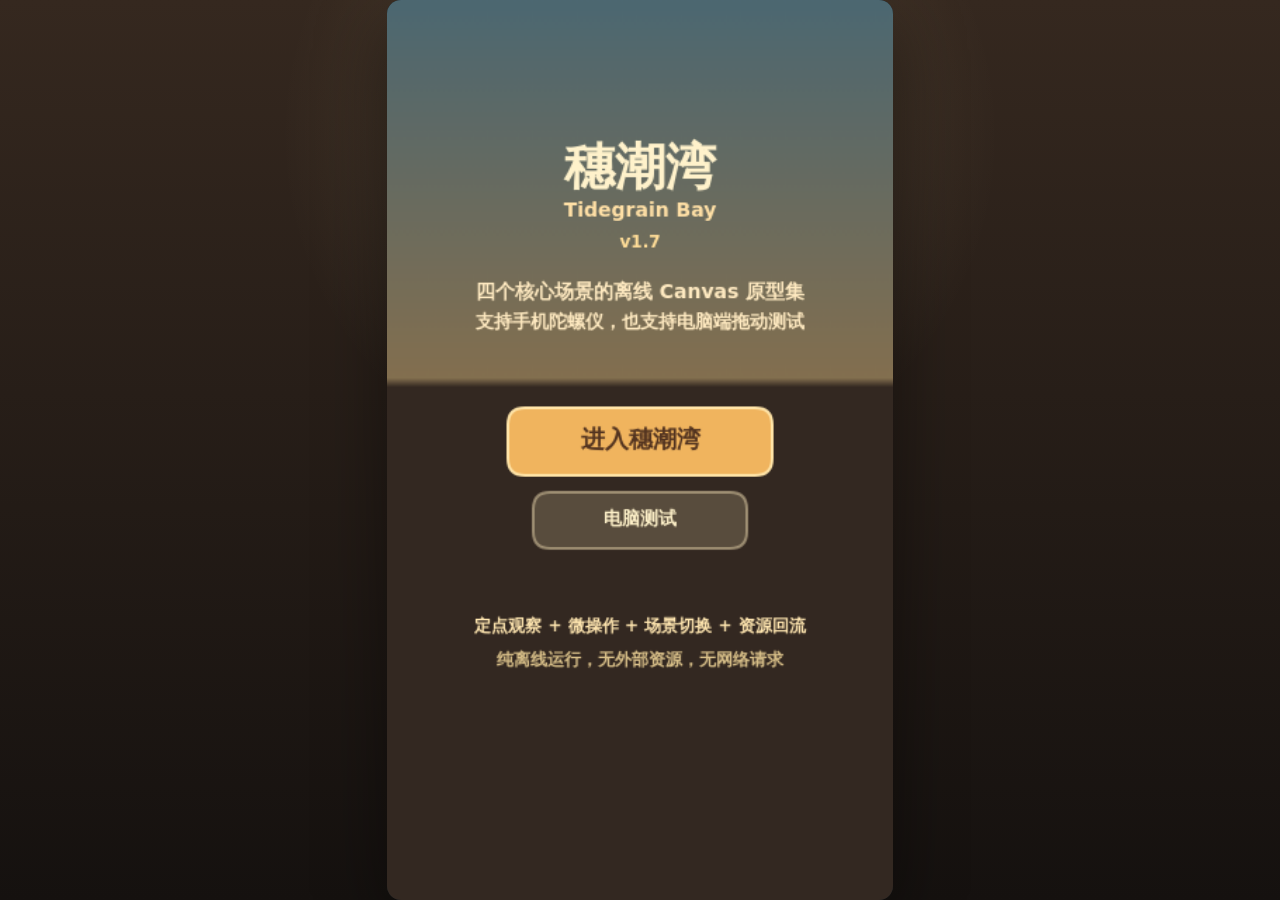
==== scenes/暖穗鸡舍/index.html @ 235f079c "chore: checkpoint current gyro scene and docs" ====
<!doctype html>
<html lang="zh-CN">
<head>
  <meta charset="utf-8">
  <meta name="viewport" content="width=device-width, initial-scale=1, maximum-scale=1, user-scalable=no, viewport-fit=cover">
  <title>穗潮湾场景原型集</title>
  <style>
    * { box-sizing: border-box; }
    html, body {
      margin: 0;
      width: 100%;
      height: 100%;
      overflow: hidden;
      background: #211a16;
      color: #fff6de;
      font-family: system-ui, -apple-system, BlinkMacSystemFont, "Segoe UI", sans-serif;
      touch-action: none;
      user-select: none;
    }
    #wrap {
      width: 100vw;
      height: 100vh;
      display: grid;
      place-items: center;
      background:
        radial-gradient(circle at 50% 15%, rgba(255, 223, 165, 0.18), transparent 36%),
        linear-gradient(180deg, #35281f, #15110f);
    }
    canvas {
      display: block;
      width: min(100vw, calc(100vh * 9 / 16));
      height: min(100vh, calc(100vw * 16 / 9));
      max-width: 100vw;
      max-height: 100vh;
      background: #142027;
      border-radius: 14px;
      box-shadow: 0 22px 70px rgba(0, 0, 0, 0.42);
      touch-action: none;
    }
    @media (max-width: 520px) {
      canvas { border-radius: 0; }
    }
  </style>
</head>
<body>
  <div id="wrap">
    <canvas id="gameCanvas" width="360" height="640" aria-label="穗潮湾场景原型集"></canvas>
  </div>

  <script>
  (() => {
    "use strict";

    const Config = {
      version: "v1.7",
      W: 360,
      H: 640,
      fov: 98,
      pitchScale: 5.3,
      yawSmoothing: 0.18,
      pitchSmoothing: 0.18,
      staminaMax: 100,
      errorText: "哎呀，出错了，请重启试试吧~",
      storageKey: "tidegrain-bay-multi-scene-v1"
    };

    const SceneOrder = ["coop", "dock", "orchard", "market"];
    const SceneMeta = {
      coop: { name: "暖穗鸡舍", en: "WarmSheaf Coop", core: "投喂、抚摸、拾蛋", color: "#efbd70", duration: 80 },
      dock: { name: "听潮码头", en: "Tidewharf Dock", core: "听音、抛竿、拉扯", color: "#6dc5dd", duration: 82 },
      orchard: { name: "风磨果园", en: "Windmill Orchard", core: "摇树、分拣、压榨", color: "#f29d63", duration: 80 },
      market: { name: "暮灯集市", en: "Dusklantern Market", core: "浏览、交付、变现", color: "#c18dff", duration: 80 }
    };

    const InventoryLabels = {
      egg: "鸡蛋",
      silverEgg: "银星蛋",
      fish: "鲜鱼",
      shell: "贝壳",
      berry: "鲜果",
      jam: "果酱",
      honey: "蜂蜜"
    };

    const OrderDefs = [
      { id: "egg_pair", title: "早餐篮", needs: { egg: 2 }, gold: 90, rep: 1 },
      { id: "silver_show", title: "银星展示", needs: { silverEgg: 1 }, gold: 120, rep: 1 },
      { id: "dock_pair", title: "海风拼盘", needs: { fish: 1, shell: 1 }, gold: 125, rep: 1 },
      { id: "sweet_jar", title: "甜味订单", needs: { jam: 1 }, gold: 150, rep: 2 },
      { id: "orchard_box", title: "果篮补货", needs: { berry: 2 }, gold: 96, rep: 1 },
      { id: "honey_gift", title: "蜂蜜伴手礼", needs: { honey: 1 }, gold: 138, rep: 2 }
    ];

    const canvas = document.getElementById("gameCanvas");
    const ctx = canvas.getContext("2d");

    function defaultSave() {
      return {
        day: 1,
        gold: 120,
        stamina: Config.staminaMax,
        rep: 0,
        weather: "晴",
        friendship: { chickA: 0, chickB: 0, chickC: 0 },
        inventory: {
          egg: 0,
          silverEgg: 0,
          fish: 0,
          shell: 0,
          berry: 0,
          jam: 0,
          honey: 0
        },
        marketOrders: [],
        sceneBest: {},
        sceneClears: {}
      };
    }

    const State = {
      screen: "menu",
      sensorMode: "drag",
      desktopSim: false,
      sensorReady: false,
      needsCalibration: false,
      permissionAsked: false,
      lastTime: 0,
      hoverId: null,
      toast: "",
      toastTimer: 0,
      result: null,
      currentScene: null,
      drag: { active: false, moved: false, canPan: false, x: 0, y: 0, yaw: 0, pitch: 0 },
      press: { down: false },
      orientation: { alpha: 0, beta: 0, gamma: 0, has: false },
      calibration: { alpha: 0, beta: 70 },
      targetLook: { yaw: 0, pitch: 0 },
      look: { yaw: 0, pitch: 0 },
      particles: [],
      floaters: [],
      save: defaultSave()
    };

    const Audio = {
      ctx: null,
      ensure() {
        if (!this.ctx) {
          const AC = window.AudioContext || window.webkitAudioContext;
          if (AC) this.ctx = new AC();
        }
        if (this.ctx && this.ctx.state === "suspended") this.ctx.resume();
      },
      beep(type) {
        try {
          this.ensure();
          if (!this.ctx) return;
          const now = this.ctx.currentTime;
          const osc = this.ctx.createOscillator();
          const gain = this.ctx.createGain();
          const map = {
            pickup: [340, 0.08, "triangle"],
            place: [250, 0.1, "sine"],
            good: [620, 0.12, "sine"],
            harvest: [780, 0.09, "triangle"],
            coin: [560, 0.14, "square"],
            miss: [150, 0.05, "sawtooth"],
            bite: [920, 0.08, "triangle"],
            win: [460, 0.24, "sine"]
          };
          const entry = map[type] || map.miss;
          osc.type = entry[2];
          osc.frequency.setValueAtTime(entry[0], now);
          if (type === "win" || type === "coin") osc.frequency.exponentialRampToValueAtTime(entry[0] * 1.5, now + entry[1]);
          gain.gain.setValueAtTime(0.0001, now);
          gain.gain.exponentialRampToValueAtTime(0.08, now + 0.01);
          gain.gain.exponentialRampToValueAtTime(0.0001, now + entry[1]);
          osc.connect(gain);
          gain.connect(this.ctx.destination);
          osc.start(now);
          osc.stop(now + entry[1] + 0.02);
        } catch (_) {}
      }
    };

    function clamp(v, min, max) { return Math.max(min, Math.min(max, v)); }
    function lerp(a, b, t) { return a + (b - a) * t; }
    function normDeg(v) {
      let n = ((v + 180) % 360 + 360) % 360 - 180;
      return n === -180 ? 180 : n;
    }
    function angleDistance(a, b) { return Math.abs(normDeg(a - b)); }
    function vibrate(pattern) {
      try { if (navigator.vibrate) navigator.vibrate(pattern); } catch (_) {}
    }
    function safeText(text, x, y, size = 16, color = "#fff7df", align = "center") {
      ctx.save();
      ctx.fillStyle = color;
      ctx.font = `700 ${size}px system-ui, sans-serif`;
      ctx.textAlign = align;
      ctx.textBaseline = "middle";
      ctx.fillText(text, x, y);
      ctx.restore();
    }
    function roundRect(x, y, w, h, r, fill, stroke) {
      ctx.beginPath();
      ctx.moveTo(x + r, y);
      ctx.lineTo(x + w - r, y);
      ctx.quadraticCurveTo(x + w, y, x + w, y + r);
      ctx.lineTo(x + w, y + h - r);
      ctx.quadraticCurveTo(x + w, y + h, x + w - r, y + h);
      ctx.lineTo(x + r, y + h);
      ctx.quadraticCurveTo(x, y + h, x, y + h - r);
      ctx.lineTo(x, y + r);
      ctx.quadraticCurveTo(x, y, x + r, y);
      if (fill) ctx.fill();
      if (stroke) ctx.stroke();
    }
    function setToast(text, time = 1.2) {
      State.toast = text;
      State.toastTimer = time;
    }

    function normalizeSave(parsed) {
      const base = defaultSave();
      const save = Object.assign(base, parsed || {});
      save.friendship = Object.assign(base.friendship, parsed && parsed.friendship ? parsed.friendship : {});
      save.inventory = Object.assign(base.inventory, parsed && parsed.inventory ? parsed.inventory : {});
      save.sceneBest = filterSceneStats(parsed && parsed.sceneBest);
      save.sceneClears = filterSceneStats(parsed && parsed.sceneClears);
      save.marketOrders = normalizeOrders(parsed && parsed.marketOrders);
      return save;
    }

    function loadSave() {
      try {
        const raw = localStorage.getItem(Config.storageKey);
        State.save = raw ? normalizeSave(JSON.parse(raw)) : normalizeSave(null);
      } catch (_) {
        State.save = normalizeSave(null);
      }
    }
    function saveGame() {
      try { localStorage.setItem(Config.storageKey, JSON.stringify(State.save)); } catch (_) {}
    }

    function randomChoice(list) {
      return list[Math.floor(Math.random() * list.length)];
    }
    function rollWeather() {
      const pool = ["晴", "晴", "多云", "海风", "小雨"];
      return randomChoice(pool);
    }
    function generateOrders() {
      const available = OrderDefs.slice();
      const result = [];
      while (result.length < 3 && available.length) {
        const idx = Math.floor(Math.random() * available.length);
        result.push(Object.assign({ done: false }, available.splice(idx, 1)[0]));
      }
      return result;
    }
    function filterSceneStats(map) {
      const result = {};
      for (const id of SceneOrder) {
        if (map && map[id] != null) result[id] = map[id];
      }
      return result;
    }
    function isSupportedOrder(order) {
      if (!order || typeof order !== "object" || !order.needs) return false;
      return Object.keys(order.needs).every((key) => Object.prototype.hasOwnProperty.call(InventoryLabels, key));
    }
    function normalizeOrders(orders) {
      if (!Array.isArray(orders)) return generateOrders();
      const cleaned = orders.filter(isSupportedOrder).map((order) => Object.assign({ done: false }, order));
      return cleaned.length >= 3 ? cleaned.slice(0, 3) : generateOrders();
    }
    function advanceDay() {
      State.save.day += 1;
      State.save.stamina = Config.staminaMax;
      State.save.weather = rollWeather();
      State.save.marketOrders = generateOrders();
      saveGame();
      setToast(`第 ${State.save.day} 天开始了 · ${State.save.weather}`, 1.8);
    }

    function addInventory(key, amount) {
      State.save.inventory[key] = (State.save.inventory[key] || 0) + amount;
    }
    function hasInventory(need) {
      for (const [key, amount] of Object.entries(need)) {
        if ((State.save.inventory[key] || 0) < amount) return false;
      }
      return true;
    }
    function removeInventory(need) {
      if (!hasInventory(need)) return false;
      for (const [key, amount] of Object.entries(need)) {
        State.save.inventory[key] = Math.max(0, (State.save.inventory[key] || 0) - amount);
      }
      return true;
    }
    function useStamina(amount) {
      if (State.save.stamina < amount) {
        setToast("体力不够啦，先睡一觉吧", 1.4);
        Audio.beep("miss");
        return false;
      }
      State.save.stamina = Math.max(0, State.save.stamina - amount);
      return true;
    }
    function getFriendship(id) {
      return clamp(State.save.friendship[id] || 0, 0, 1000);
    }
    function heartsFromFriendship(value) {
      return clamp(Math.floor(value / 200), 0, 5);
    }
    function getEggQuality() {
      const avg = (getFriendship("chickA") + getFriendship("chickB") + getFriendship("chickC")) / 3;
      return avg >= 300 ? "silverEgg" : "egg";
    }
    function formatNeed(need) {
      return Object.entries(need).map(([key, amount]) => `${InventoryLabels[key]}x${amount}`).join(" + ");
    }

    function project(obj) {
      const dx = normDeg(obj.yaw - State.look.yaw);
      if (Math.abs(dx) > Config.fov / 2 + 22) return null;
      const x = Config.W / 2 + (dx / (Config.fov / 2)) * (Config.W / 2);
      const y = 330 - (obj.pitch - State.look.pitch) * Config.pitchScale;
      const scale = clamp(1 - Math.abs(dx) / 132, 0.52, 1.16);
      return { x, y, scale, dx };
    }

    function getSceneObjects() {
      return State.currentScene ? State.currentScene.objects.filter(o => !o.hidden) : [];
    }

    function findHover() {
      if (!State.currentScene) return null;
      let best = null;
      let bestScore = Infinity;
      for (const obj of getSceneObjects()) {
        if (obj.disabled) continue;
        const dy = Math.abs(obj.pitch - State.look.pitch);
        const dist = Math.hypot(angleDistance(obj.yaw, State.look.yaw), dy * 1.35);
        if (dist < (obj.angle || 15) && dist < bestScore) {
          best = obj;
          bestScore = dist;
        }
      }
      State.hoverId = best ? best.id : null;
      return best;
    }

    function calibrate() {
      State.calibration.alpha = State.orientation.has ? State.orientation.alpha : 0;
      State.calibration.beta = State.orientation.has ? State.orientation.beta : 70;
      State.drag.yaw = 0;
      State.drag.pitch = 0;
      State.targetLook.yaw = 0;
      State.targetLook.pitch = 0;
      State.look.yaw = 0;
      State.look.pitch = 0;
      setToast("已重新居中", 1);
    }

    function onOrientation(e) {
      State.orientation.alpha = e.alpha || 0;
      State.orientation.beta = e.beta || 0;
      State.orientation.gamma = e.gamma || 0;
      State.orientation.has = true;
      if (State.sensorReady) State.sensorMode = "gyro";
      if (State.needsCalibration && State.screen === "playing") {
        State.calibration.alpha = State.orientation.alpha;
        State.calibration.beta = State.orientation.beta;
        State.needsCalibration = false;
      }
    }

    function updateLook() {
      if (State.sensorMode === "gyro" && State.orientation.has && !State.desktopSim) {
        State.targetLook.yaw = normDeg(State.orientation.alpha - State.calibration.alpha + State.drag.yaw);
        State.targetLook.pitch = clamp((State.orientation.beta - State.calibration.beta) * 0.72 + State.drag.pitch, -32, 32);
      } else {
        State.targetLook.yaw = normDeg(State.drag.yaw);
        State.targetLook.pitch = clamp(State.drag.pitch, -32, 32);
      }
      State.look.yaw = normDeg(State.look.yaw + normDeg(State.targetLook.yaw - State.look.yaw) * Config.yawSmoothing);
      State.look.pitch += (State.targetLook.pitch - State.look.pitch) * Config.pitchSmoothing;
    }

    async function requestMotionAndOpenHub() {
      try {
        Audio.ensure();
        State.permissionAsked = true;
        const DOE = window.DeviceOrientationEvent;
        if (DOE && typeof DOE.requestPermission === "function") {
          const res = await DOE.requestPermission();
          if (res === "granted") {
            State.sensorMode = "gyro";
            State.sensorReady = true;
          } else {
            State.sensorMode = "drag";
            State.desktopSim = false;
            setToast("已切换为拖动视角", 1.6);
          }
        } else if (DOE) {
          State.sensorMode = "gyro";
          State.sensorReady = true;
        } else {
          State.sensorMode = "drag";
          State.desktopSim = true;
        }
      } catch (_) {
        State.sensorMode = "drag";
        State.desktopSim = true;
      }
      State.screen = "hub";
    }

    function openHubDesktop() {
      State.sensorMode = "drag";
      State.sensorReady = false;
      State.desktopSim = true;
      State.screen = "hub";
    }

    function createScene(id) {
      const meta = SceneMeta[id];
      const scene = { id, meta, timer: meta.duration, objects: [], data: {} };
      if (id === "coop") {
        scene.data = { holding: "", feedPlaced: 0, petsDone: 0, eggsCollected: 0 };
        const eggKind = getEggQuality();
        scene.objects = [
          { id: "hopper", kind: "hopper", label: "干草料斗", action: "拿干草", yaw: -60, pitch: -6, angle: 13 },
          { id: "trough1", kind: "trough", label: "食槽 1", action: "放干草", yaw: 6, pitch: -18, angle: 12, filled: false },
          { id: "trough2", kind: "trough", label: "食槽 2", action: "放干草", yaw: 26, pitch: -18, angle: 12, filled: false },
          { id: "trough3", kind: "trough", label: "食槽 3", action: "放干草", yaw: 46, pitch: -18, angle: 12, filled: false },
          { id: "chickA", kind: "chicken", label: "米粒", action: "摸摸", yaw: -28, baseYaw: -28, pitch: -24, angle: 16, color: "#fff6d7", pet: false, bob: 0, wander: 0, mood: "idle" },
          { id: "chickB", kind: "chicken", label: "栗栗", action: "摸摸", yaw: 66, baseYaw: 66, pitch: -22, angle: 16, color: "#c98242", pet: false, bob: 1.8, wander: 1.1, mood: "idle" },
          { id: "chickC", kind: "chicken", label: "小葵", action: "摸摸", yaw: -86, baseYaw: -86, pitch: -25, angle: 16, color: "#ffd85e", pet: false, bob: 3, wander: 2.2, mood: "idle" },
          { id: "egg1", kind: "egg", label: eggKind === "silverEgg" ? "银星蛋" : "普通蛋", action: "拾取", yaw: -42, pitch: -35, angle: 14, collected: false, quality: eggKind },
          { id: "egg2", kind: "egg", label: eggKind === "silverEgg" ? "银星蛋" : "普通蛋", action: "拾取", yaw: 90, pitch: -34, angle: 14, collected: false, quality: eggKind }
        ];
      } else if (id === "dock") {
        scene.data = {
          phase: "search",
          activeId: randomChoice(["spot1", "spot2", "spot3"]),
          castId: "",
          wait: 0,
          bite: 0,
          fightTime: 0,
          fishY: 0.5,
          boxY: 0.5,
          boxVel: 0,
          progress: 28,
          catches: 0
        };
        scene.objects = [
          { id: "spot1", kind: "spot", label: "左侧水花", action: "抛竿", yaw: -58, pitch: -12, angle: 15 },
          { id: "spot2", kind: "spot", label: "近岸水花", action: "抛竿", yaw: 12, pitch: -14, angle: 15 },
          { id: "spot3", kind: "spot", label: "远处水花", action: "抛竿", yaw: 78, pitch: -13, angle: 15 }
        ];
      } else if (id === "orchard") {
        scene.data = { holding: "", sorted: 0, jamDone: 0, honey: false };
        scene.objects = [
          { id: "tree1", kind: "tree", label: "苹果树", action: "摇一摇", yaw: -70, pitch: -12, angle: 18, shaken: false },
          { id: "tree2", kind: "tree", label: "野莓树", action: "摇一摇", yaw: 4, pitch: -10, angle: 18, shaken: false },
          { id: "tree3", kind: "tree", label: "杏果树", action: "摇一摇", yaw: 76, pitch: -12, angle: 18, shaken: false },
          { id: "hive", kind: "hive", label: "蜂箱", action: "收蜂蜜", yaw: -36, pitch: -10, angle: 14, taken: false },
          { id: "crate", kind: "crateGood", label: "完好果筐", action: "放入好果", yaw: -14, pitch: -21, angle: 14 },
          { id: "press", kind: "press", label: "压榨桶", action: "做成果酱", yaw: 46, pitch: -21, angle: 14 }
        ];
      } else if (id === "market") {
        scene.data = { panel: false, actions: 0, earned: 0 };
        scene.objects = [
          { id: "board", kind: "board", label: "订单公告板", action: "查看订单", yaw: 2, pitch: -16, angle: 16 },
          { id: "stallGrocer", kind: "stallGrocer", label: "杂货摊", action: "快速出售", yaw: -70, pitch: -10, angle: 15 },
          { id: "stallFish", kind: "stallFish", label: "鱼贩摊", action: "快速出售", yaw: 72, pitch: -10, angle: 15 },
          { id: "stallCraft", kind: "stallCraft", label: "手作摊", action: "快速出售", yaw: 38, pitch: -11, angle: 15 }
        ];
      }
      return scene;
    }

    function enterScene(id) {
      Audio.ensure();
      State.currentScene = createScene(id);
      State.result = null;
      State.screen = "playing";
      State.needsCalibration = State.sensorMode === "gyro";
      calibrate();
      setToast(`${SceneMeta[id].name} · ${SceneMeta[id].core}`, 2.1);
    }

    function leaveScene() {
      State.currentScene = null;
      State.screen = "hub";
      State.result = null;
      State.hoverId = null;
      State.press.down = false;
      saveGame();
    }

    function finishScene(success, body, rewardLines) {
      if (!State.currentScene) return;
      const id = State.currentScene.id;
      State.save.sceneClears[id] = (State.save.sceneClears[id] || 0) + (success ? 1 : 0);
      const usedTime = Math.max(0, Math.round(SceneMeta[id].duration - State.currentScene.timer));
      const best = State.save.sceneBest[id];
      if (success && (!best || usedTime < best)) State.save.sceneBest[id] = usedTime;
      saveGame();
      State.result = {
        id,
        title: success ? `${SceneMeta[id].name} 已完成` : `${SceneMeta[id].name} 暂停`,
        body: body || "",
        rewardLines: rewardLines || [],
        best: State.save.sceneBest[id] || 0
      };
      State.screen = "result";
      Audio.beep(success ? "win" : "miss");
    }

    function updateScene(dt) {
      const scene = State.currentScene;
      if (!scene) return;
      scene.timer -= dt;
      if (scene.timer <= 0) {
        scene.timer = 0;
        finishScene(false, "时间到了，这个场景还没完全跑通。", []);
        return;
      }

      if (scene.id === "coop") updateCoopScene(scene, dt);
      if (scene.id === "dock") updateDockScene(scene, dt);
      if (scene.id === "orchard") updateOrchardScene(scene, dt);

      findHover();
    }

    function updateDockScene(scene, dt) {
      const d = scene.data;
      if (d.phase === "wait") {
        d.wait -= dt;
        if (d.wait <= 0) {
          d.phase = "bite";
          d.bite = 0.82;
          setToast("鱼漂动了，快点一下", 1);
          Audio.beep("bite");
          vibrate(20);
        }
      } else if (d.phase === "bite") {
        d.bite -= dt;
        if (d.bite <= 0) {
          d.phase = "search";
          d.activeId = randomChoice(["spot1", "spot2", "spot3"]);
          d.progress = 28;
          setToast("没咬稳，换个方向再试试", 1.2);
        }
      } else if (d.phase === "fight") {
        d.fightTime += dt;
        const fishWave = Math.sin(d.fightTime * 2.8) * 0.28 + Math.sin(d.fightTime * 5.4) * 0.1;
        d.fishY = clamp(0.5 + fishWave, 0.08, 0.92);
        d.boxVel += (State.press.down ? -1 : 1) * dt * 1.2;
        d.boxVel *= 0.9;
        d.boxY = clamp(d.boxY + d.boxVel, 0.06, 0.94);
        const size = 0.18;
        if (Math.abs(d.fishY - d.boxY) < size) d.progress = Math.min(100, d.progress + dt * 34);
        else d.progress = Math.max(0, d.progress - dt * 22);
        if (d.progress >= 100) {
          d.catches += 1;
          addInventory("fish", 1);
          if (Math.random() < 0.5) addInventory("shell", 1);
          d.phase = "search";
          d.activeId = randomChoice(["spot1", "spot2", "spot3"]);
          d.progress = 28;
          setToast(`起钩成功 ${d.catches}/2`, 1.2);
          Audio.beep("harvest");
          if (d.catches >= 2) {
            finishScene(true, "听声、抛竿、拉扯这条线已经跑通。", ["鲜鱼 +2", "可能掉落贝壳"]);
          }
        } else if (d.progress <= 0) {
          d.phase = "search";
          d.activeId = randomChoice(["spot1", "spot2", "spot3"]);
          d.progress = 28;
          d.boxVel = 0;
          setToast("它挣脱了，再听听水花方向", 1.2);
          Audio.beep("miss");
        }
      }
    }

    function updateCoopScene(scene, dt) {
      for (const chick of scene.objects.filter(o => o.kind === "chicken")) {
        chick.bob += dt * 3.2;
        chick.wander += dt;
        chick.yaw = normDeg(chick.baseYaw + Math.sin(chick.wander * 0.68) * (chick.mood === "eat" ? 2.4 : 5));
        if (chick.mood === "happy" && Math.random() < dt * 0.5) {
          const p = project(chick);
          if (p) burstHearts(p.x, p.y - 36);
        }
      }
    }

    function updateOrchardScene(scene, dt) {
      for (const fruit of scene.objects.filter(o => o.kind === "fruit")) {
        fruit.bounce = (fruit.bounce || 0) + dt * 5;
      }
    }

    function getSceneHint() {
      const scene = State.currentScene;
      if (!scene) return null;
      if (scene.id === "coop") {
        if (scene.data.holding !== "hay" && scene.objects.some(o => o.kind === "trough" && !o.filled)) return { obj: scene.objects.find(o => o.id === "hopper"), text: "先从料斗拿一束干草" };
        if (scene.data.holding === "hay") return { obj: scene.objects.find(o => o.kind === "trough" && !o.filled), text: "把干草放进空食槽" };
        const unpet = scene.objects.find(o => o.kind === "chicken" && !o.pet);
        if (unpet) return { obj: unpet, text: `找到 ${unpet.label}，摸摸它` };
        return { obj: scene.objects.find(o => o.kind === "egg" && !o.collected), text: "地上还有鸡蛋没捡" };
      }
      if (scene.id === "dock") {
        const active = scene.objects.find(o => o.id === scene.data.activeId);
        if (scene.data.phase === "search") return { obj: active, text: "跟着咕噜声，把视角对准水花抛竿" };
        if (scene.data.phase === "bite") return { obj: active, text: "鱼漂沉了，马上点一下起钩" };
        return { obj: active, text: "按住屏幕让绿色捕获框追住鱼标" };
      }
      if (scene.id === "orchard") {
        const tree = scene.objects.find(o => o.kind === "tree" && !o.shaken);
        if (tree) return { obj: tree, text: "先摇树，把果子打下来" };
        if (!scene.data.holding) return { obj: scene.objects.find(o => o.kind === "fruit" && !o.collected), text: "捡起地上的果子" };
        if (scene.data.holding === "good") return { obj: scene.objects.find(o => o.id === "crate"), text: "把完好果放进果筐" };
        return { obj: scene.objects.find(o => o.id === "press"), text: "把加工果放进压榨桶" };
      }
      if (scene.id === "market") {
        if (scene.data.panel) return null;
        return { obj: scene.objects.find(o => o.id === "board"), text: "先看订单板，或者去摊位快速出售" };
      }
      return null;
    }

    function interactSceneObject(obj) {
      const scene = State.currentScene;
      if (!scene || !obj) {
        setToast("再靠近一点点", 0.9);
        Audio.beep("miss");
        return;
      }

      if (scene.id === "coop") return interactCoop(scene, obj);
      if (scene.id === "dock") return interactDock(scene, obj);
      if (scene.id === "orchard") return interactOrchard(scene, obj);
      if (scene.id === "market") return interactMarket(scene, obj);
    }

    function interactDock(scene, obj) {
      const d = scene.data;
      if (d.phase === "search") {
        if (obj.id !== d.activeId) {
          setToast("水花不太对，换个方向听听", 1);
          Audio.beep("miss");
          return;
        }
        if (!useStamina(3)) return;
        d.phase = "wait";
        d.castId = obj.id;
        d.wait = 1.05;
        setToast("鱼线甩出去啦", 1);
        Audio.beep("place");
      }
    }

    function interactCoop(scene, obj) {
      const d = scene.data;
      if (obj.kind === "hopper") {
        d.holding = "hay";
        setToast("手持干草", 1);
        Audio.beep("pickup");
        return;
      }
      if (obj.kind === "trough") {
        if (!d.holding) {
          setToast("先去料斗拿干草", 1);
          Audio.beep("miss");
          return;
        }
        if (obj.filled) return;
        obj.filled = true;
        d.holding = "";
        d.feedPlaced += 1;
        setToast(`食槽放好啦 ${d.feedPlaced}/3`, 1);
        Audio.beep("place");
        sparkleAtObject(obj, "#fff1a2");
        scene.objects.filter(o => o.kind === "chicken").forEach((chick) => { chick.mood = "eat"; });
        if (d.feedPlaced >= 3 && d.petsDone >= 3 && d.eggsCollected >= 2) finishCoopScene(scene);
        return;
      }
      if (obj.kind === "chicken") {
        if (obj.pet) {
          setToast(`${obj.label} 今天已经摸过啦`, 1);
          return;
        }
        obj.pet = true;
        obj.mood = "happy";
        d.petsDone += 1;
        State.save.friendship[obj.id] = clamp((State.save.friendship[obj.id] || 0) + 16, 0, 1000);
        burstHeartsAtObject(obj);
        addFloater("+好感", Config.W * 0.7, 132, "#ff82b0");
        Audio.beep("good");
        if (d.feedPlaced >= 3 && d.petsDone >= 3 && d.eggsCollected >= 2) finishCoopScene(scene);
        return;
      }
      if (obj.kind === "egg" && !obj.collected) {
        obj.collected = true;
        obj.hidden = true;
        d.eggsCollected += 1;
        addInventory(obj.quality, 1);
        addFloater(`+1 ${obj.label}`, Config.W * 0.76, 154, obj.quality === "silverEgg" ? "#edf7ff" : "#fff7d6");
        Audio.beep("harvest");
        if (d.feedPlaced >= 3 && d.petsDone >= 3 && d.eggsCollected >= 2) finishCoopScene(scene);
      }
    }

    function finishCoopScene(scene) {
      finishScene(true, "照料、陪伴、拾蛋这条治愈回路已经能直接体验。", [getEggQuality() === "silverEgg" ? "银星蛋 +2" : "鸡蛋 +2", "三只小鸡好感提升"]);
    }

    function spawnOrchardFruit(scene, baseYaw, goodFirst) {
      const kinds = goodFirst ? ["good", "process"] : ["process", "good"];
      kinds.forEach((type, index) => {
        scene.objects.push({
          id: `fruit-${baseYaw}-${index}-${Math.random().toString(36).slice(2, 5)}`,
          kind: "fruit",
          label: type === "good" ? "完好果" : "加工果",
          action: "捡起",
          yaw: baseYaw + (index === 0 ? -8 : 6),
          pitch: -28,
          angle: 12,
          fruitType: type,
          collected: false,
          bounce: index * 0.9
        });
      });
    }

    function interactOrchard(scene, obj) {
      const d = scene.data;
      if (obj.kind === "tree" && !obj.shaken) {
        if (!useStamina(2)) return;
        obj.shaken = true;
        obj.action = "已收过";
        spawnOrchardFruit(scene, obj.yaw, Math.random() > 0.35);
        setToast("树冠抖了抖，果子掉下来啦", 1.2);
        Audio.beep("good");
        return;
      }
      if (obj.kind === "hive" && !obj.taken) {
        if (!useStamina(1)) return;
        obj.taken = true;
        addInventory("honey", 1);
        d.honey = true;
        setToast("蜂蜜收好啦", 1);
        Audio.beep("harvest");
        checkOrchardFinish(scene);
        return;
      }
      if (obj.kind === "fruit" && !obj.collected) {
        d.holding = obj.fruitType;
        obj.collected = true;
        obj.hidden = true;
        setToast(obj.fruitType === "good" ? "拿起完好果" : "拿起加工果", 1);
        Audio.beep("pickup");
        return;
      }
      if (obj.kind === "crateGood" && d.holding === "good") {
        addInventory("berry", 1);
        d.sorted += 1;
        d.holding = "";
        setToast(`完好果入筐 ${d.sorted}/2`, 1);
        Audio.beep("place");
        checkOrchardFinish(scene);
        return;
      }
      if (obj.kind === "press" && d.holding === "process") {
        addInventory("jam", 1);
        d.jamDone = 1;
        d.holding = "";
        setToast("压榨完成，得到一罐果酱", 1.2);
        Audio.beep("harvest");
        checkOrchardFinish(scene);
        return;
      }
      if (obj.kind === "crateGood" || obj.kind === "press") {
        setToast(d.holding ? "这个去另一边更合适" : "先捡起果子再处理", 1.1);
        Audio.beep("miss");
      }
    }

    function checkOrchardFinish(scene) {
      const d = scene.data;
      if (d.sorted >= 2 && d.jamDone >= 1 && d.honey) finishScene(true, "摇树、分拣、压榨这一套流程可以直接试玩。", ["鲜果 +2", "果酱 +1", "蜂蜜 +1"]);
    }

    function interactMarket(scene, obj) {
      if (obj.id === "board") {
        scene.data.panel = !scene.data.panel;
        setToast(scene.data.panel ? "订单板打开了" : "订单板收起", 0.8);
        return;
      }
      if (obj.id === "stallGrocer") return marketQuickSell(scene, ["egg", "berry"], "农货卖出");
      if (obj.id === "stallFish") return marketQuickSell(scene, ["fish", "shell"], "海货卖出");
      if (obj.id === "stallCraft") return marketQuickSell(scene, ["silverEgg", "jam", "honey"], "手作卖出");
    }

    function getSellPrice(key) {
      const base = { egg: 50, silverEgg: 85, fish: 70, shell: 24, berry: 28, jam: 115, honey: 92 };
      let price = base[key] || 20;
      if (State.save.weather === "晴" && key === "fish") price += 16;
      if (State.save.weather === "海风" && key === "shell") price += 8;
      return price;
    }

    function marketQuickSell(scene, list, label) {
      const found = list.find((key) => (State.save.inventory[key] || 0) > 0);
      if (!found) {
        setToast("背包里没有对应货物", 1);
        Audio.beep("miss");
        return;
      }
      removeInventory({ [found]: 1 });
      const price = getSellPrice(found);
      State.save.gold += price;
      scene.data.actions += 1;
      scene.data.earned += price;
      addFloater(`+${price}G`, Config.W * 0.74, 126, "#ffe593");
      setToast(`${label}：${InventoryLabels[found]} +${price}G`, 1.2);
      Audio.beep("coin");
      saveGame();
      if (scene.data.actions >= 2) finishScene(true, "订单交付和动态售价都已经挂上了。", [`本次赚到 ${scene.data.earned}G`]);
    }

    function handleSceneOverlayTap(x, y) {
      const scene = State.currentScene;
      if (!scene) return false;

      if (scene.id === "dock") {
        if (scene.data.phase === "bite") {
          scene.data.phase = "fight";
          scene.data.fightTime = 0;
          scene.data.boxY = 0.54;
          scene.data.boxVel = 0;
          scene.data.progress = 26;
          setToast("钩住了，稳住捕获框", 1.1);
          Audio.beep("good");
          return true;
        }
        return false;
      }

      if (scene.id === "market" && scene.data.panel) {
        if (hit(x, y, 38, 158, 284, 230)) {
          for (let i = 0; i < State.save.marketOrders.length; i++) {
            const oy = 194 + i * 58;
            if (hit(x, y, 52, oy - 18, 256, 42)) {
              const order = State.save.marketOrders[i];
              if (order.done) {
                setToast("这个订单今天已经交过了", 1);
                return true;
              }
              if (!hasInventory(order.needs)) {
                setToast(`缺少：${formatNeed(order.needs)}`, 1.2);
                Audio.beep("miss");
                return true;
              }
              removeInventory(order.needs);
              order.done = true;
              State.save.gold += order.gold;
              State.save.rep += order.rep;
              scene.data.actions += 1;
              scene.data.earned += order.gold;
              addFloater(`+${order.gold}G`, 286, 128, "#ffe593");
              setToast(`${order.title} 已交付`, 1.1);
              Audio.beep("coin");
              saveGame();
              if (scene.data.actions >= 2) finishScene(true, "集市的订单交付和即时变现已经具备基础回路。", [`本次赚到 ${scene.data.earned}G`]);
              return true;
            }
          }
        }
        if (hit(x, y, 248, 166, 58, 24)) {
          scene.data.panel = false;
          return true;
        }
        return true;
      }
      return false;
    }

    function burstHearts(x, y) {
      for (let i = 0; i < 10; i++) {
        State.particles.push({
          type: "heart",
          x, y,
          vx: (Math.random() - 0.5) * 55,
          vy: -42 - Math.random() * 44,
          life: 0.86 + Math.random() * 0.34,
          max: 1.16,
          size: 8 + Math.random() * 7,
          color: "#ff6f9c"
        });
      }
    }
    function sparkle(x, y, color = "#fff3aa") {
      for (let i = 0; i < 12; i++) {
        State.particles.push({
          type: "spark",
          x, y,
          vx: (Math.random() - 0.5) * 86,
          vy: (Math.random() - 0.7) * 80,
          life: 0.56,
          max: 0.56,
          size: 3 + Math.random() * 4,
          color
        });
      }
    }
    function addFloater(text, x, y, color) {
      State.floaters.push({ text, x, y, color, life: 1.1, max: 1.1 });
    }
    function sparkleAtObject(obj, color) {
      const p = project(obj);
      if (p) sparkle(p.x, p.y - 8, color);
    }
    function burstHeartsAtObject(obj) {
      const p = project(obj);
      if (p) burstHearts(p.x, p.y - 34);
    }

    function update(dt) {
      updateLook();
      if (State.screen === "playing") updateScene(dt);

      for (let i = State.particles.length - 1; i >= 0; i--) {
        const p = State.particles[i];
        p.life -= dt;
        p.x += p.vx * dt;
        p.y += p.vy * dt;
        p.vy += 45 * dt;
        if (p.life <= 0) State.particles.splice(i, 1);
      }
      for (let i = State.floaters.length - 1; i >= 0; i--) {
        const f = State.floaters[i];
        f.life -= dt;
        f.y -= 24 * dt;
        if (f.life <= 0) State.floaters.splice(i, 1);
      }
      if (State.toastTimer > 0) State.toastTimer -= dt;
    }

    function drawGradient(top, mid, bottom) {
      const grd = ctx.createLinearGradient(0, 0, 0, Config.H);
      grd.addColorStop(0, top);
      grd.addColorStop(0.42, mid);
      grd.addColorStop(0.43, bottom);
      grd.addColorStop(1, bottom);
      ctx.fillStyle = grd;
      ctx.fillRect(0, 0, Config.W, Config.H);
    }

    function drawBackgroundForScene() {
      const id = State.currentScene.id;
      const yaw = State.look.yaw;
      if (id === "coop") {
        drawGradient("#f7d48f", "#f0bf73", "#5a3828");
        ctx.fillStyle = "#70462e";
        ctx.fillRect(0, 386, Config.W, 254);
        drawWindow(180 - normDeg(yaw - 4) * 1.1, 106);
        drawWallProp(-110, "草捆");
        drawWallProp(118, "木桶");
      } else if (id === "dock") {
        drawGradient("#74b5db", "#fee0a9", "#4f6b74");
        ctx.fillStyle = "#4e9fbe";
        ctx.fillRect(0, 374, Config.W, 266);
        for (let i = 0; i < 7; i++) {
          ctx.strokeStyle = "rgba(255,255,255,0.16)";
          ctx.beginPath();
          ctx.moveTo(0, 392 + i * 30 + Math.sin(i + yaw * 0.03) * 8);
          ctx.lineTo(Config.W, 388 + i * 30 + Math.cos(i + yaw * 0.02) * 8);
          ctx.stroke();
        }
        ctx.fillStyle = "#9b744d";
        ctx.fillRect(0, 520, Config.W, 120);
      } else if (id === "orchard") {
        drawGradient("#b6e4ff", "#e9d48d", "#6a914a");
        ctx.fillStyle = "#8cb764";
        ctx.fillRect(0, 392, Config.W, 248);
        drawWindmill(274 - yaw * 1.1, 132);
      } else if (id === "market") {
        drawGradient("#7a6fa4", "#e4a670", "#4d3256");
        ctx.fillStyle = "#5b3c63";
        ctx.fillRect(0, 398, Config.W, 242);
        drawLantern(84 - yaw * 1.4, 140);
        drawLantern(180 - yaw * 1.1, 114);
        drawLantern(276 - yaw * 1.35, 140);
      }
    }

    function drawWindow(x, y) {
      ctx.save();
      ctx.translate(x, y);
      ctx.fillStyle = "#7b4a2b";
      roundRect(-46, -34, 92, 68, 8, true);
      ctx.fillStyle = "#ffe2a0";
      roundRect(-34, -24, 68, 48, 4, true);
      ctx.strokeStyle = "#9b6337";
      ctx.lineWidth = 5;
      ctx.beginPath();
      ctx.moveTo(0, -24); ctx.lineTo(0, 24);
      ctx.moveTo(-34, 0); ctx.lineTo(34, 0);
      ctx.stroke();
      ctx.restore();
    }
    function drawWallProp(yaw, type) {
      const dx = normDeg(yaw - State.look.yaw);
      if (Math.abs(dx) > 90) return;
      const x = Config.W / 2 + dx * 2;
      ctx.save();
      ctx.globalAlpha = 0.46;
      ctx.fillStyle = type === "草捆" ? "#c39142" : "#6f3f27";
      roundRect(x - 26, 292, 52, 44, 10, true);
      ctx.restore();
    }
    function drawWindmill(x, y) {
      ctx.save();
      ctx.translate(x, y);
      ctx.fillStyle = "#d5b386";
      ctx.beginPath();
      ctx.moveTo(0, -16);
      ctx.lineTo(34, 72);
      ctx.lineTo(-34, 72);
      ctx.closePath();
      ctx.fill();
      ctx.translate(0, -4);
      ctx.strokeStyle = "#8d6a47";
      ctx.lineWidth = 6;
      const t = performance.now() * 0.002;
      for (let i = 0; i < 4; i++) {
        const a = t + i * Math.PI / 2;
        ctx.beginPath();
        ctx.moveTo(0, 0);
        ctx.lineTo(Math.cos(a) * 34, Math.sin(a) * 34);
        ctx.stroke();
      }
      ctx.restore();
    }
    function drawLantern(x, y) {
      ctx.save();
      ctx.translate(x, y);
      ctx.strokeStyle = "rgba(255,240,210,0.42)";
      ctx.beginPath();
      ctx.moveTo(0, -40);
      ctx.lineTo(0, 0);
      ctx.stroke();
      ctx.fillStyle = "#ffdd8a";
      roundRect(-12, 0, 24, 28, 8, true);
      ctx.restore();
    }
    function drawSceneObjects() {
      const ordered = getSceneObjects().map((o) => ({ o, p: project(o) })).filter((entry) => entry.p);
      ordered.sort((a, b) => a.p.y - b.p.y);
      for (const entry of ordered) {
        const hover = State.hoverId === entry.o.id;
        ctx.save();
        ctx.translate(entry.p.x, entry.p.y);
        ctx.scale(entry.p.scale, entry.p.scale);
        if (hover) drawGlow(entry.o);
        drawObject(entry.o);
        if (hover && State.currentScene.id !== "market") drawObjectLabel(entry.o);
        ctx.restore();
      }
    }

    function drawGlow(obj) {
      ctx.save();
      ctx.globalAlpha = 0.5 + Math.sin(performance.now() * 0.008) * 0.14;
      ctx.fillStyle = "#fff2a6";
      const r = obj.kind === "tree" ? 40 : obj.kind === "chicken" ? 34 : 26;
      ctx.beginPath();
      ctx.ellipse(0, 4, r, r * 0.7, 0, 0, Math.PI * 2);
      ctx.fill();
      ctx.restore();
    }

    function drawObject(obj) {
      switch (obj.kind) {
        case "spot": return drawFishSpot(obj);
        case "hopper": return drawHopper();
        case "trough": return drawTrough(obj);
        case "chicken": return drawChicken(obj);
        case "egg": return drawEgg(obj);
        case "tree": return drawTree(obj);
        case "hive": return drawHive(obj);
        case "crateGood": return drawCrate(obj, "#d39e59", "好果");
        case "press": return drawPress(obj);
        case "fruit": return drawFruit(obj);
        case "board": return drawBoard();
        case "stallGrocer": return drawStall("#9cc666", "菜");
        case "stallFish": return drawStall("#6cbad7", "鱼");
        case "stallCraft": return drawStall("#c9a8f7", "作");
      }
    }

    function drawFishSpot(obj) {
      ctx.strokeStyle = obj.id === State.currentScene.data.activeId ? "#fff4bf" : "rgba(255,255,255,0.42)";
      ctx.lineWidth = 2;
      for (let i = 0; i < 3; i++) {
        ctx.beginPath();
        ctx.ellipse(0, i * 3, 22 - i * 5, 7 - i, 0, 0, Math.PI * 2);
        ctx.stroke();
      }
    }
    function drawHopper() {
      ctx.fillStyle = "#6d4328";
      roundRect(-28, -24, 56, 48, 7, true);
      ctx.fillStyle = "#c7903e";
      for (let i = -20; i <= 18; i += 8) {
        ctx.beginPath();
        ctx.moveTo(i, -22);
        ctx.lineTo(i + 10, -40);
        ctx.lineTo(i + 20, -22);
        ctx.fill();
      }
      ctx.fillStyle = "#4b2d1e";
      ctx.fillRect(-22, -2, 44, 8);
    }
    function drawTrough(obj) {
      ctx.fillStyle = "#75462b";
      roundRect(-33, -12, 66, 24, 7, true);
      ctx.fillStyle = "#4d2d1f";
      roundRect(-27, -7, 54, 12, 5, true);
      if (obj.filled) {
        ctx.fillStyle = "#d8ad55";
        for (let i = -22; i <= 18; i += 8) {
          ctx.beginPath();
          ctx.moveTo(i, -6);
          ctx.lineTo(i + 9, -21);
          ctx.lineTo(i + 17, -6);
          ctx.fill();
        }
      }
    }
    function drawChicken(obj) {
      const hop = Math.sin(obj.bob) * (obj.mood === "happy" ? 4 : 1.6);
      ctx.translate(0, hop);
      ctx.fillStyle = "rgba(55,25,15,0.18)";
      ctx.beginPath();
      ctx.ellipse(0, 24, 28, 8, 0, 0, Math.PI * 2);
      ctx.fill();
      ctx.fillStyle = obj.color;
      ctx.beginPath();
      ctx.ellipse(0, 0, 22, 24, 0, 0, Math.PI * 2);
      ctx.fill();
      ctx.beginPath();
      ctx.arc(10, -23, 15, 0, Math.PI * 2);
      ctx.fill();
      ctx.fillStyle = "#ee5b45";
      ctx.beginPath();
      ctx.moveTo(6, -39); ctx.lineTo(12, -49); ctx.lineTo(18, -39);
      ctx.fill();
      ctx.fillStyle = "#ec9b24";
      ctx.beginPath();
      ctx.moveTo(23, -22); ctx.lineTo(35, -17); ctx.lineTo(23, -12);
      ctx.fill();
      ctx.fillStyle = "#34241e";
      ctx.beginPath();
      ctx.arc(13, -25, 2.5, 0, Math.PI * 2);
      ctx.fill();
      ctx.strokeStyle = "#c87930";
      ctx.lineWidth = 3;
      ctx.beginPath();
      ctx.moveTo(-8, 21); ctx.lineTo(-12, 31);
      ctx.moveTo(8, 21); ctx.lineTo(12, 31);
      ctx.stroke();
      if (obj.pet) safeText("♥", -20, -38, 18, "#ff6f9c");
      const hearts = heartsFromFriendship(getFriendship(obj.id));
      if (hearts > 0) safeText("♥".repeat(hearts), 0, 39, 10, "#ff7aa8");
    }
    function drawEgg(obj) {
      ctx.fillStyle = "rgba(55,25,15,0.18)";
      ctx.beginPath();
      ctx.ellipse(0, 17, 17, 5, 0, 0, Math.PI * 2);
      ctx.fill();
      ctx.fillStyle = obj.quality === "silverEgg" ? "#edf7ff" : "#fff4d2";
      ctx.beginPath();
      ctx.ellipse(0, 0, 13, 18, 0, 0, Math.PI * 2);
      ctx.fill();
      ctx.fillStyle = "rgba(255,255,255,0.55)";
      ctx.beginPath();
      ctx.ellipse(-4, -6, 4, 7, -0.6, 0, Math.PI * 2);
      ctx.fill();
      if (obj.quality === "silverEgg") safeText("✦", 0, -24, 12, "#f2fbff");
    }
    function drawTree(obj) {
      ctx.fillStyle = "#7b4f2d";
      ctx.fillRect(-8, -4, 16, 44);
      ctx.fillStyle = obj.shaken ? "#7fbb5d" : "#86c45d";
      ctx.beginPath();
      ctx.arc(0, -22, 28, 0, Math.PI * 2);
      ctx.fill();
      if (!obj.shaken) {
        ctx.fillStyle = "#ffb26d";
        ctx.beginPath(); ctx.arc(-10, -18, 5, 0, Math.PI * 2); ctx.fill();
        ctx.beginPath(); ctx.arc(8, -10, 5, 0, Math.PI * 2); ctx.fill();
      }
    }
    function drawHive(obj) {
      ctx.fillStyle = obj.taken ? "#8d6a49" : "#cfab58";
      roundRect(-20, -26, 40, 54, 10, true);
      ctx.strokeStyle = "#8b6935";
      for (let y = -12; y <= 18; y += 10) {
        ctx.beginPath();
        ctx.moveTo(-16, y);
        ctx.lineTo(16, y);
        ctx.stroke();
      }
    }
    function drawCrate(obj, color, label) {
      ctx.fillStyle = color;
      roundRect(-28, -16, 56, 32, 8, true);
      safeText(label, 0, 1, 12, "#5d3a1d");
    }
    function drawPress() {
      ctx.fillStyle = "#8b6d56";
      roundRect(-26, -22, 52, 44, 8, true);
      ctx.fillStyle = "#c89f67";
      roundRect(-10, -8, 20, 30, 5, true);
      ctx.fillStyle = "#644632";
      ctx.fillRect(-4, -32, 8, 18);
    }
    function drawFruit(obj) {
      ctx.fillStyle = "rgba(50,25,12,0.18)";
      ctx.beginPath();
      ctx.ellipse(0, 14, 18, 5, 0, 0, Math.PI * 2);
      ctx.fill();
      ctx.translate(0, Math.sin(obj.bounce || 0) * 4);
      ctx.fillStyle = obj.fruitType === "good" ? "#ffb364" : "#dd8b59";
      ctx.beginPath();
      ctx.arc(0, 0, 14, 0, Math.PI * 2);
      ctx.fill();
      ctx.fillStyle = "#7b5d30";
      ctx.fillRect(-1, -16, 3, 8);
    }
    function drawBoard() {
      ctx.fillStyle = "#7d5638";
      roundRect(-32, -38, 64, 76, 8, true);
      ctx.fillStyle = "#f5deb3";
      roundRect(-26, -30, 52, 60, 5, true);
      safeText("订单", 0, -8, 14, "#6c4a2d");
      safeText("查看", 0, 16, 12, "#94714b");
    }
    function drawStall(color, tag) {
      ctx.fillStyle = color;
      roundRect(-32, -24, 64, 48, 8, true);
      ctx.fillStyle = "rgba(255,255,255,0.24)";
      roundRect(-28, -34, 56, 14, 6, true);
      safeText(tag, 0, 2, 16, "#46301e");
    }
    function drawObjectLabel(obj) {
      ctx.fillStyle = "rgba(55,34,25,0.78)";
      const w = obj.kind === "chicken" ? 120 : 90;
      roundRect(-w / 2, -58, w, obj.kind === "chicken" ? 36 : 22, 8, true);
      safeText(obj.action, 0, obj.kind === "chicken" ? -49 : -47, 12, "#fff5d2");
      if (obj.kind === "chicken") safeText(`${obj.label} ${heartsFromFriendship(getFriendship(obj.id))}/5心`, 0, -33, 10, "#ffe4a8");
    }

    function drawCrosshair() {
      ctx.save();
      ctx.translate(Config.W / 2, Config.H / 2);
      ctx.strokeStyle = State.hoverId ? "#fff1a2" : "rgba(255,255,255,0.74)";
      ctx.lineWidth = 2;
      ctx.beginPath();
      ctx.arc(0, 0, 9, 0, Math.PI * 2);
      ctx.moveTo(-16, 0); ctx.lineTo(-7, 0);
      ctx.moveTo(7, 0); ctx.lineTo(16, 0);
      ctx.moveTo(0, -16); ctx.lineTo(0, -7);
      ctx.moveTo(0, 7); ctx.lineTo(0, 16);
      ctx.stroke();
      ctx.restore();
    }

    function drawHud() {
      const scene = State.currentScene;
      ctx.fillStyle = "rgba(43, 31, 26, 0.74)";
      roundRect(10, 10, 340, 60, 12, true);
      safeText(scene.meta.name, 28, 27, 13, "#fff3d3", "left");
      safeText(scene.meta.en, 28, 49, 11, "#dfc594", "left");
      safeText(`Day ${State.save.day}`, 220, 27, 12, "#fff1cc");
      safeText(`${Math.ceil(scene.timer)}s`, 318, 27, 18, scene.timer <= 12 ? "#ffba9d" : "#fff3d3");
      safeText(`${State.save.weather} · ${State.save.stamina}体力`, 258, 49, 11, "#ffe4a5");
      safeText(Config.version, 322, 49, 11, "#d4bf91");
      drawSceneProgress();
      drawHoldingBadge();
      drawCrosshair();
      drawObjectiveGuide();
      drawButton("地图", 16, 584, 64, 34);
      drawButton("居中", 90, 584, 64, 34);
      drawButton(State.desktopSim ? "电脑测试" : State.sensorMode === "gyro" ? "陀螺仪+拖动" : "拖动", 202, 584, 142, 34);
    }

    function drawHoldingBadge() {
      const scene = State.currentScene;
      if (!scene) return;
      let text = "";
      if (scene.id === "coop") text = scene.data.holding === "hay" ? "手持干草" : "";
      if (scene.id === "orchard") text = scene.data.holding === "good" ? "手持完好果" : scene.data.holding === "process" ? "手持加工果" : "";
      if (!text) return;
      ctx.fillStyle = "rgba(255, 232, 159, 0.92)";
      roundRect(228, 538, 114, 34, 11, true);
      safeText(text, 285, 555, 13, "#6b4328");
    }

    function drawSceneProgress() {
      const scene = State.currentScene;
      ctx.fillStyle = "rgba(43, 31, 26, 0.62)";
      roundRect(18, 80, 324, 30, 11, true);
      let text = "";
      if (scene.id === "coop") text = `干草 ${scene.data.feedPlaced}/3 · 摸摸 ${scene.data.petsDone}/3 · 鸡蛋 ${scene.data.eggsCollected}/2`;
      if (scene.id === "dock") text = scene.data.phase === "fight" ? `拉扯中 ${Math.round(scene.data.progress)}% · 上钩 ${scene.data.catches}/2` : `水花定位 · 已钓 ${scene.data.catches}/2`;
      if (scene.id === "orchard") text = `好果 ${scene.data.sorted}/2 · 果酱 ${scene.data.jamDone}/1 · 蜂蜜 ${scene.data.honey ? 1 : 0}/1`;
      if (scene.id === "market") text = `今日成交 ${scene.data.actions}/2 · 已赚 ${scene.data.earned}G`;
      safeText(text, 180, 95, 12, "#fff1c2");
    }

    function drawObjectiveGuide() {
      const guide = getSceneHint();
      if (!guide || !guide.obj) return;
      if (State.hoverId === guide.obj.id) return;
      const obj = guide.obj;
      const delta = normDeg(obj.yaw - State.look.yaw);
      const yDelta = obj.pitch - State.look.pitch;
      const offscreen = Math.abs(delta) > Config.fov / 2 - 8;
      ctx.save();
      ctx.fillStyle = "rgba(64,39,27,0.7)";
      roundRect(34, 116, 292, 30, 11, true);
      safeText(guide.text, 180, 131, 12, "#fff1c2");
      if (offscreen) {
        const left = delta < 0;
        const x = left ? 28 : 332;
        const y = 320;
        ctx.fillStyle = "rgba(255,232,159,0.92)";
        ctx.beginPath();
        if (left) {
          ctx.moveTo(x - 12, y);
          ctx.lineTo(x + 10, y - 16);
          ctx.lineTo(x + 10, y + 16);
        } else {
          ctx.moveTo(x + 12, y);
          ctx.lineTo(x - 10, y - 16);
          ctx.lineTo(x - 10, y + 16);
        }
        ctx.closePath();
        ctx.fill();
      } else if (Math.abs(yDelta) > 8) {
        const x = Config.W / 2 + (delta / (Config.fov / 2)) * (Config.W / 2);
        const y = yDelta > 0 ? 168 : 486;
        ctx.fillStyle = "rgba(255,232,159,0.92)";
        ctx.beginPath();
        if (yDelta > 0) {
          ctx.moveTo(x, y - 13);
          ctx.lineTo(x - 13, y + 10);
          ctx.lineTo(x + 13, y + 10);
        } else {
          ctx.moveTo(x, y + 13);
          ctx.lineTo(x - 13, y - 10);
          ctx.lineTo(x + 13, y - 10);
        }
        ctx.closePath();
        ctx.fill();
      }
      ctx.restore();
    }

    function drawSceneOverlay() {
      const scene = State.currentScene;
      if (!scene) return;
      if (scene.id === "dock") drawDockOverlay(scene);
      if (scene.id === "market" && scene.data.panel) drawMarketPanel();
    }

    function drawDockOverlay(scene) {
      const d = scene.data;
      if (d.phase === "fight") {
        ctx.fillStyle = "rgba(36, 32, 28, 0.68)";
        roundRect(32, 174, 296, 190, 16, true);
        safeText("拉扯中", 180, 196, 15, "#fff3d3");
        ctx.fillStyle = "#233a3d";
        roundRect(150, 214, 60, 120, 12, true);
        ctx.fillStyle = "#6fe190";
        const size = 42;
        roundRect(154, 214 + d.boxY * 84 - size / 2, 52, size, 10, true);
        ctx.fillStyle = "#fff8d3";
        ctx.beginPath();
        ctx.arc(180, 214 + d.fishY * 84, 9, 0, Math.PI * 2);
        ctx.fill();
        ctx.fillStyle = "#ffd57a";
        roundRect(70, 314, 220, 18, 9, true);
        ctx.fillStyle = "#5ed286";
        roundRect(70, 314, 220 * (d.progress / 100), 18, 9, true);
        safeText("按住屏幕上移，松开下落", 180, 350, 12, "#ffe6b0");
      } else if (d.phase === "search") {
        const active = scene.objects.find(o => o.id === d.activeId);
        const delta = active ? normDeg(active.yaw - State.look.yaw) : 0;
        const cue = delta < -10 ? "左侧传来咕噜声" : delta > 10 ? "右侧传来咕噜声" : "正前方水花更密了";
        ctx.fillStyle = "rgba(36,32,28,0.58)";
        roundRect(82, 540, 196, 28, 10, true);
        safeText(cue, 180, 554, 12, "#fff3d3");
      }
    }

    function drawMarketPanel() {
      ctx.fillStyle = "rgba(17, 15, 20, 0.52)";
      ctx.fillRect(0, 0, Config.W, Config.H);
      ctx.fillStyle = "rgba(255, 242, 216, 0.96)";
      roundRect(38, 158, 284, 230, 16, true);
      safeText("今日订单", 86, 178, 18, "#5d4530", "left");
      drawButton("收起", 248, 166, 58, 24);
      for (let i = 0; i < State.save.marketOrders.length; i++) {
        const order = State.save.marketOrders[i];
        const y = 194 + i * 58;
        ctx.fillStyle = order.done ? "rgba(195, 206, 184, 0.8)" : "rgba(117, 86, 63, 0.08)";
        roundRect(52, y - 18, 256, 42, 10, true);
        safeText(order.title, 64, y - 4, 13, "#5d4530", "left");
        safeText(formatNeed(order.needs), 64, y + 12, 11, "#87674d", "left");
        safeText(order.done ? "已交付" : `${order.gold}G / ${order.rep}声望`, 288, y + 4, 11, order.done ? "#7f8f74" : "#6d5138", "right");
      }
    }

    function drawParticles() {
      for (const p of State.particles) {
        const alpha = clamp(p.life / p.max, 0, 1);
        ctx.save();
        ctx.globalAlpha = alpha;
        if (p.type === "heart") {
          safeText("♥", p.x, p.y, p.size, p.color || "#ff6f9c");
        } else {
          ctx.fillStyle = p.color || "#fff3aa";
          ctx.beginPath();
          ctx.arc(p.x, p.y, p.size, 0, Math.PI * 2);
          ctx.fill();
        }
        ctx.restore();
      }
      for (const f of State.floaters) {
        ctx.save();
        ctx.globalAlpha = clamp(f.life / f.max, 0, 1);
        safeText(f.text, f.x, f.y, 14, f.color);
        ctx.restore();
      }
    }

    function drawToast() {
      if (State.toastTimer <= 0 || !State.toast) return;
      ctx.save();
      ctx.globalAlpha = clamp(State.toastTimer, 0, 1);
      ctx.fillStyle = "rgba(49, 32, 25, 0.78)";
      roundRect(34, 118, 292, 34, 12, true);
      safeText(State.toast, 180, 135, 13, "#fff5d2");
      ctx.restore();
    }

    function drawMenu() {
      drawGradient("#7fbfd8", "#f3cf90", "#4c3b31");
      ctx.fillStyle = "rgba(29, 23, 20, 0.52)";
      ctx.fillRect(0, 0, Config.W, Config.H);
      safeText("穗潮湾", 180, 122, 36, "#fff2cb");
      safeText("Tidegrain Bay", 180, 150, 14, "#ffe0a6");
      safeText(Config.version, 180, 173, 12, "#ffdd98");
      safeText("四个核心场景的离线 Canvas 原型集", 180, 208, 14, "#ffeac1");
      safeText("支持手机陀螺仪，也支持电脑端拖动测试", 180, 230, 13, "#ffeac1");
      drawButton("进入穗潮湾", 86, 290, 188, 48, true);
      drawButton("电脑测试", 104, 350, 152, 40);
      safeText("定点观察 + 微操作 + 场景切换 + 资源回流", 180, 446, 12, "#ffe6b0");
      safeText("纯离线运行，无外部资源，无网络请求", 180, 470, 12, "#d9c089");
    }

    function getHubCardLayout() {
      return { cols: 2, startX: 20, startY: 118, cardW: 152, cardH: 104, gapX: 16, gapY: 18 };
    }

    function drawHub() {
      drawGradient("#7db6cf", "#e8cf91", "#5d4a3f");
      ctx.fillStyle = "rgba(24, 19, 17, 0.4)";
      ctx.fillRect(0, 0, Config.W, Config.H);
      ctx.fillStyle = "rgba(46, 34, 28, 0.72)";
      roundRect(12, 12, 336, 90, 14, true);
      safeText("穗潮湾场景选择", 28, 30, 15, "#fff4d6", "left");
      safeText(`第 ${State.save.day} 天 · ${State.save.weather}`, 28, 54, 13, "#ffe5b1", "left");
      safeText(`金币 ${State.save.gold}G`, 280, 30, 14, "#fff4d6");
      safeText(`体力 ${State.save.stamina}/${Config.staminaMax}`, 280, 54, 12, "#ffe5b1");
      safeText(`声望 ${State.save.rep}`, 280, 74, 12, "#ffe5b1");

      const layout = getHubCardLayout();
      SceneOrder.forEach((id, index) => {
        const col = index % layout.cols;
        const row = Math.floor(index / layout.cols);
        const x = layout.startX + col * (layout.cardW + layout.gapX);
        const y = layout.startY + row * (layout.cardH + layout.gapY);
        const meta = SceneMeta[id];
        const clears = State.save.sceneClears[id] || 0;
        ctx.fillStyle = "rgba(41, 30, 24, 0.75)";
        roundRect(x, y, layout.cardW, layout.cardH, 14, true);
        ctx.fillStyle = meta.color;
        roundRect(x + 8, y + 8, layout.cardW - 16, 26, 9, true);
        safeText(meta.name, x + layout.cardW / 2, y + 21, 12, "#3f2b1c");
        safeText(meta.en, x + layout.cardW / 2, y + 44, 10, "#ffe0ab");
        safeText(meta.core, x + layout.cardW / 2, y + 62, 10, "#fff2d0");
        safeText(clears ? `已完成 ${clears}` : "未试玩", x + layout.cardW / 2, y + 81, 11, clears ? "#b5f0a4" : "#e5c191");
        safeText(State.save.sceneBest[id] ? `最佳 ${State.save.sceneBest[id]}s` : "--", x + layout.cardW / 2, y + 96, 10, "#d8be91");
      });

      ctx.fillStyle = "rgba(41, 30, 24, 0.74)";
      roundRect(12, 456, 336, 90, 14, true);
      safeText("背包概览", 28, 474, 14, "#fff4d6", "left");
      safeText(formatInventorySummary(), 28, 500, 11, "#ffe5b1", "left");
      safeText(formatInventorySummary2(), 28, 524, 11, "#ffe5b1", "left");

      drawButton("睡到明天", 34, 570, 104, 40, true);
      drawButton("返回首页", 148, 570, 92, 40);
      drawButton(State.desktopSim ? "电脑测试中" : State.sensorMode === "gyro" ? "陀螺仪已开" : "拖动模式", 250, 570, 94, 40);
    }

    function formatInventorySummary() {
      const inv = State.save.inventory;
      return `鸡蛋 ${inv.egg} · 银星蛋 ${inv.silverEgg} · 鲜鱼 ${inv.fish} · 贝壳 ${inv.shell}`;
    }
    function formatInventorySummary2() {
      const inv = State.save.inventory;
      return `鲜果 ${inv.berry} · 果酱 ${inv.jam} · 蜂蜜 ${inv.honey}`;
    }

    function drawResult() {
      drawGradient("#7db6cf", "#f1d6a1", "#4c3b31");
      ctx.fillStyle = "rgba(28, 22, 19, 0.52)";
      ctx.fillRect(0, 0, Config.W, Config.H);
      ctx.fillStyle = "rgba(255, 243, 215, 0.96)";
      roundRect(28, 112, 304, 380, 18, true);
      safeText(State.result.title, 180, 156, 24, "#5d4330");
      safeText(State.result.body || "", 180, 196, 13, "#7a5a3d");
      safeText(`最佳 ${State.result.best ? `${State.result.best}s` : "--"}`, 180, 224, 12, "#a0794a");
      const lines = State.result.rewardLines || [];
      safeText(lines.length ? "产出 / 变化" : "本次没有新增产出", 180, 260, 14, "#7a5a3d");
      lines.forEach((line, index) => {
        safeText(line, 180, 290 + index * 26, 13, "#5d4330");
      });
      safeText(`金币 ${State.save.gold}G · 体力 ${State.save.stamina} · 声望 ${State.save.rep}`, 180, 396, 12, "#7a5a3d");
      drawButton("重试场景", 86, 446, 188, 46, true);
      drawButton("回到穗潮湾", 94, 510, 172, 40);
    }

    function drawButton(text, x, y, w, h, primary = false) {
      ctx.fillStyle = primary ? "#f0b45e" : "rgba(255, 235, 190, 0.18)";
      ctx.strokeStyle = primary ? "#ffe4a7" : "rgba(255, 235, 190, 0.46)";
      ctx.lineWidth = 2;
      roundRect(x, y, w, h, 12, true, true);
      safeText(text, x + w / 2, y + h / 2, primary ? 17 : 13, primary ? "#533420" : "#fff2ca");
    }

    function drawError(msg) {
      ctx.fillStyle = "#2f211b";
      ctx.fillRect(0, 0, Config.W, Config.H);
      safeText(msg || Config.errorText, 180, 310, 16, "#fff5d2");
    }

    function render() {
      ctx.clearRect(0, 0, Config.W, Config.H);
      if (State.screen === "menu") drawMenu();
      else if (State.screen === "hub") drawHub();
      else if (State.screen === "playing") {
        drawBackgroundForScene();
        drawSceneObjects();
        drawParticles();
        drawHud();
        drawSceneOverlay();
        drawToast();
      } else if (State.screen === "result") drawResult();
      else drawError();
    }

    function getPoint(e) {
      const r = canvas.getBoundingClientRect();
      const t = e.touches ? e.touches[0] : e;
      return {
        x: (t.clientX - r.left) * Config.W / r.width,
        y: (t.clientY - r.top) * Config.H / r.height
      };
    }
    function hit(x, y, bx, by, bw, bh) {
      return x >= bx && x <= bx + bw && y >= by && y <= by + bh;
    }
    function isPlayingControl(x, y) {
      return hit(x, y, 16, 584, 64, 34) || hit(x, y, 90, 584, 64, 34) || hit(x, y, 202, 584, 142, 34) || (State.currentScene && State.currentScene.id === "market" && State.currentScene.data.panel);
    }

    function pointerDown(e) {
      e.preventDefault();
      Audio.ensure();
      const p = getPoint(e);
      State.press.down = true;
      if (State.screen === "playing" && State.currentScene && State.currentScene.id === "dock" && State.currentScene.data.phase === "fight") return;
      State.drag.active = true;
      State.drag.moved = false;
      State.drag.canPan = State.screen === "playing" && !isPlayingControl(p.x, p.y);
      State.drag.x = p.x;
      State.drag.y = p.y;
    }

    function pointerMove(e) {
      if (!State.drag.active) return;
      e.preventDefault();
      const p = getPoint(e);
      const dx = p.x - State.drag.x;
      const dy = p.y - State.drag.y;
      if (Math.hypot(dx, dy) > 2) State.drag.moved = true;
      State.drag.x = p.x;
      State.drag.y = p.y;
      if (State.drag.canPan) {
        State.drag.yaw = normDeg(State.drag.yaw - dx * 0.32);
        State.drag.pitch = clamp(State.drag.pitch + dy * 0.11, -32, 32);
      }
    }

    function pointerUp(e) {
      e.preventDefault();
      const p = getPoint(e.changedTouches ? e.changedTouches[0] : e);
      const wasDrag = State.drag.moved;
      const canPan = State.drag.canPan;
      State.press.down = false;
      if (State.screen === "playing" && State.currentScene && State.currentScene.id === "dock" && State.currentScene.data.phase === "fight") {
        State.drag.active = false;
        State.drag.moved = false;
        State.drag.canPan = false;
        return;
      }
      State.drag.active = false;
      State.drag.moved = false;
      State.drag.canPan = false;
      if (wasDrag && canPan) return;
      handleTap(p.x, p.y);
    }

    function handleTap(x, y) {
      if (State.screen === "menu") {
        if (hit(x, y, 86, 290, 188, 48)) requestMotionAndOpenHub();
        else if (hit(x, y, 104, 350, 152, 40)) openHubDesktop();
        return;
      }

      if (State.screen === "hub") {
        if (hit(x, y, 34, 570, 104, 40)) {
          advanceDay();
          saveGame();
          return;
        }
        if (hit(x, y, 148, 570, 92, 40)) {
          State.screen = "menu";
          return;
        }
        const layout = getHubCardLayout();
        for (let i = 0; i < SceneOrder.length; i++) {
          const col = i % layout.cols;
          const row = Math.floor(i / layout.cols);
          const bx = layout.startX + col * (layout.cardW + layout.gapX);
          const by = layout.startY + row * (layout.cardH + layout.gapY);
          if (hit(x, y, bx, by, layout.cardW, layout.cardH)) {
            enterScene(SceneOrder[i]);
            return;
          }
        }
        return;
      }

      if (State.screen === "playing") {
        if (hit(x, y, 16, 584, 64, 34)) {
          leaveScene();
          return;
        }
        if (hit(x, y, 90, 584, 64, 34)) {
          calibrate();
          return;
        }
        if (handleSceneOverlayTap(x, y)) return;
        interactSceneObject(findHover());
        return;
      }

      if (State.screen === "result") {
        if (hit(x, y, 86, 446, 188, 46) && State.result) {
          enterScene(State.result.id);
          return;
        }
        if (hit(x, y, 94, 510, 172, 40)) {
          State.currentScene = null;
          State.result = null;
          State.screen = "hub";
        }
      }
    }

    function loop(ts) {
      try {
        const dt = Math.min(0.05, (ts - (State.lastTime || ts)) / 1000);
        State.lastTime = ts;
        update(dt);
        render();
        requestAnimationFrame(loop);
      } catch (err) {
        console.error(err);
        drawError(Config.errorText);
      }
    }

    function init() {
      try {
        loadSave();
        window.addEventListener("deviceorientation", onOrientation, true);
        canvas.addEventListener("pointerdown", pointerDown, { passive: false });
        canvas.addEventListener("pointermove", pointerMove, { passive: false });
        canvas.addEventListener("pointerup", pointerUp, { passive: false });
        canvas.addEventListener("pointercancel", pointerUp, { passive: false });
        document.addEventListener("touchmove", (e) => e.preventDefault(), { passive: false });
        requestAnimationFrame(loop);
      } catch (err) {
        console.error(err);
        drawError(Config.errorText);
      }
    }

    init();
  })();
  </script>
</body>
</html>
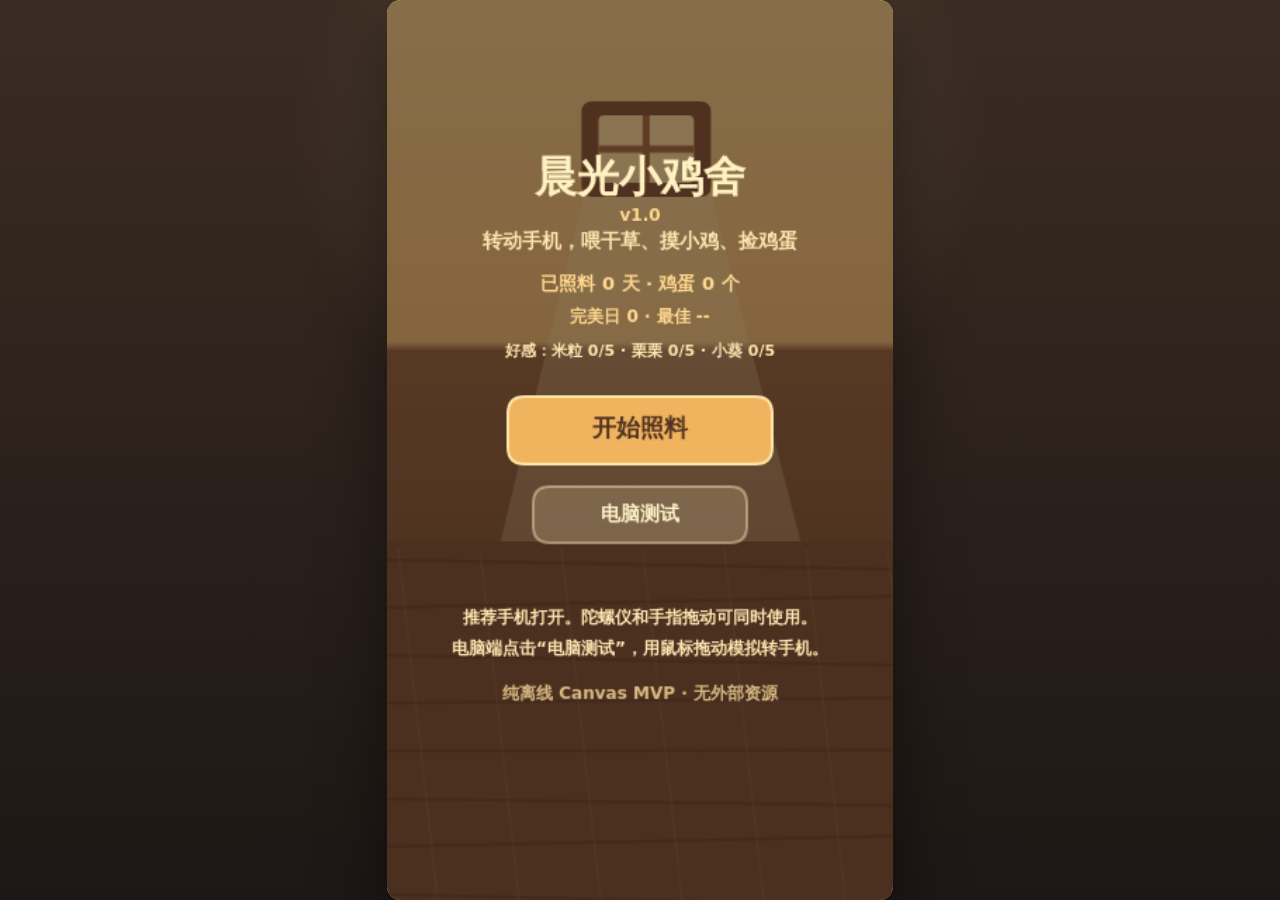
==== commit a4000035: "refactor: remove unused service components and associated configuration files" ====
--- a/scenes/暖穗鸡舍/index.html
+++ b/scenes/暖穗鸡舍/index.html
@@ -3,7 +3,7 @@
 <head>
   <meta charset="utf-8">
   <meta name="viewport" content="width=device-width, initial-scale=1, maximum-scale=1, user-scalable=no, viewport-fit=cover">
-  <title>穗潮湾场景原型集</title>
+  <title>晨光小鸡舍</title>
   <style>
     * { box-sizing: border-box; }
     html, body {
@@ -11,8 +11,8 @@
       width: 100%;
       height: 100%;
       overflow: hidden;
-      background: #211a16;
-      color: #fff6de;
+      background: #2e241d;
+      color: #fff7df;
       font-family: system-ui, -apple-system, BlinkMacSystemFont, "Segoe UI", sans-serif;
       touch-action: none;
       user-select: none;
@@ -23,8 +23,8 @@
       display: grid;
       place-items: center;
       background:
-        radial-gradient(circle at 50% 15%, rgba(255, 223, 165, 0.18), transparent 36%),
-        linear-gradient(180deg, #35281f, #15110f);
+        radial-gradient(circle at 50% 15%, rgba(255, 230, 162, .2), transparent 35%),
+        linear-gradient(180deg, #3b2c23, #1d1715);
     }
     canvas {
       display: block;
@@ -32,9 +32,9 @@
       height: min(100vh, calc(100vw * 16 / 9));
       max-width: 100vw;
       max-height: 100vh;
-      background: #142027;
+      background: #f5d08f;
       border-radius: 14px;
-      box-shadow: 0 22px 70px rgba(0, 0, 0, 0.42);
+      box-shadow: 0 22px 70px rgba(0, 0, 0, .45);
       touch-action: none;
     }
     @media (max-width: 520px) {
@@ -44,7 +44,7 @@
 </head>
 <body>
   <div id="wrap">
-    <canvas id="gameCanvas" width="360" height="640" aria-label="穗潮湾场景原型集"></canvas>
+    <canvas id="gameCanvas" width="360" height="640" aria-label="晨光小鸡舍游戏画面"></canvas>
   </div>
 
   <script>
@@ -52,93 +52,92 @@
     "use strict";
 
     const Config = {
-      version: "v1.7",
+      version: "v1.0",
       W: 360,
       H: 640,
-      fov: 98,
-      pitchScale: 5.3,
-      yawSmoothing: 0.18,
-      pitchSmoothing: 0.18,
-      staminaMax: 100,
+      fov: 96,
+      pitchScale: 5.2,
+      yawSmoothing: 0.08,
+      pitchSmoothing: 0.08,
+      gameSeconds: 90,
       errorText: "哎呀，出错了，请重启试试吧~",
-      storageKey: "tidegrain-bay-multi-scene-v1"
+      tasks: { hay: 3, pets: 3, eggs: 2 },
+      storageKey: "morning-coop-save-v1"
     };
-
-    const SceneOrder = ["coop", "dock", "orchard", "market"];
-    const SceneMeta = {
-      coop: { name: "暖穗鸡舍", en: "WarmSheaf Coop", core: "投喂、抚摸、拾蛋", color: "#efbd70", duration: 80 },
-      dock: { name: "听潮码头", en: "Tidewharf Dock", core: "听音、抛竿、拉扯", color: "#6dc5dd", duration: 82 },
-      orchard: { name: "风磨果园", en: "Windmill Orchard", core: "摇树、分拣、压榨", color: "#f29d63", duration: 80 },
-      market: { name: "暮灯集市", en: "Dusklantern Market", core: "浏览、交付、变现", color: "#c18dff", duration: 80 }
-    };
-
-    const InventoryLabels = {
-      egg: "鸡蛋",
-      silverEgg: "银星蛋",
-      fish: "鲜鱼",
-      shell: "贝壳",
-      berry: "鲜果",
-      jam: "果酱",
-      honey: "蜂蜜"
-    };
-
-    const OrderDefs = [
-      { id: "egg_pair", title: "早餐篮", needs: { egg: 2 }, gold: 90, rep: 1 },
-      { id: "silver_show", title: "银星展示", needs: { silverEgg: 1 }, gold: 120, rep: 1 },
-      { id: "dock_pair", title: "海风拼盘", needs: { fish: 1, shell: 1 }, gold: 125, rep: 1 },
-      { id: "sweet_jar", title: "甜味订单", needs: { jam: 1 }, gold: 150, rep: 2 },
-      { id: "orchard_box", title: "果篮补货", needs: { berry: 2 }, gold: 96, rep: 1 },
-      { id: "honey_gift", title: "蜂蜜伴手礼", needs: { honey: 1 }, gold: 138, rep: 2 }
-    ];
 
     const canvas = document.getElementById("gameCanvas");
     const ctx = canvas.getContext("2d");
-
-    function defaultSave() {
-      return {
-        day: 1,
-        gold: 120,
-        stamina: Config.staminaMax,
-        rep: 0,
-        weather: "晴",
-        friendship: { chickA: 0, chickB: 0, chickC: 0 },
-        inventory: {
-          egg: 0,
-          silverEgg: 0,
-          fish: 0,
-          shell: 0,
-          berry: 0,
-          jam: 0,
-          honey: 0
-        },
-        marketOrders: [],
-        sceneBest: {},
-        sceneClears: {}
-      };
-    }
 
     const State = {
       screen: "menu",
       sensorMode: "drag",
       desktopSim: false,
       sensorReady: false,
+      permissionAsked: false,
       needsCalibration: false,
-      permissionAsked: false,
+      holding: null,
+      hayLeft: 3,
+      feedPlaced: 0,
+      eggsCollected: 0,
+      petsDone: 0,
+      timeLeft: Config.gameSeconds,
       lastTime: 0,
       hoverId: null,
+      lastFedId: null,
       toast: "",
       toastTimer: 0,
-      result: null,
-      currentScene: null,
+      resultTitle: "",
+      resultBody: "",
+      resultGrade: "",
+      clearTime: 0,
+      collectedEggs: [],
+      sessionFriendshipGain: {},
+      milestones: {},
+      ended: false,
       drag: { active: false, moved: false, canPan: false, x: 0, y: 0, yaw: 0, pitch: 0 },
-      press: { down: false },
       orientation: { alpha: 0, beta: 0, gamma: 0, has: false },
       calibration: { alpha: 0, beta: 70 },
       targetLook: { yaw: 0, pitch: 0 },
       look: { yaw: 0, pitch: 0 },
       particles: [],
       floaters: [],
-      save: defaultSave()
+      save: { days: 0, eggs: 0, bestClear: 0, perfectDays: 0, friendship: {}, eggQuality: { normal: 0, silver: 0, gold: 0, rare: 0 } },
+      objects: []
+    };
+
+    const Assets = {
+      loaded: false,
+      imgs: {},
+      load() {
+        const list = [
+          "chicken_white", "chicken_brown", "chicken_yellow",
+          "egg_normal", "egg_silver", "egg_gold", "egg_rare",
+          "hopper", "trough_empty", "trough_filled"
+        ];
+        let count = 0;
+        return new Promise(resolve => {
+          list.forEach(name => {
+            const img = new Image();
+            img.onload = () => {
+              count++;
+              if (count === list.length) {
+                Assets.loaded = true;
+                resolve();
+              }
+            };
+            img.onerror = () => {
+              console.warn(`Failed to load ${name}`);
+              count++;
+              if (count === list.length) {
+                Assets.loaded = true;
+                resolve();
+              }
+            };
+            img.src = `assets/${name}.png`;
+            Assets.imgs[name] = img;
+          });
+        });
+      }
     };
 
     const Audio = {
@@ -158,32 +157,29 @@
           const osc = this.ctx.createOscillator();
           const gain = this.ctx.createGain();
           const map = {
-            pickup: [340, 0.08, "triangle"],
-            place: [250, 0.1, "sine"],
-            good: [620, 0.12, "sine"],
-            harvest: [780, 0.09, "triangle"],
-            coin: [560, 0.14, "square"],
-            miss: [150, 0.05, "sawtooth"],
-            bite: [920, 0.08, "triangle"],
-            win: [460, 0.24, "sine"]
+            hay: [360, 0.07, "triangle"],
+            place: [260, 0.09, "sine"],
+            pet: [620, 0.12, "sine"],
+            egg: [780, 0.08, "triangle"],
+            miss: [150, 0.04, "sawtooth"],
+            win: [520, 0.22, "sine"]
           };
-          const entry = map[type] || map.miss;
-          osc.type = entry[2];
-          osc.frequency.setValueAtTime(entry[0], now);
-          if (type === "win" || type === "coin") osc.frequency.exponentialRampToValueAtTime(entry[0] * 1.5, now + entry[1]);
+          const [freq, dur, wave] = map[type] || map.miss;
+          osc.type = wave;
+          osc.frequency.setValueAtTime(freq, now);
+          if (type === "win") osc.frequency.exponentialRampToValueAtTime(880, now + dur);
           gain.gain.setValueAtTime(0.0001, now);
           gain.gain.exponentialRampToValueAtTime(0.08, now + 0.01);
-          gain.gain.exponentialRampToValueAtTime(0.0001, now + entry[1]);
+          gain.gain.exponentialRampToValueAtTime(0.0001, now + dur);
           osc.connect(gain);
           gain.connect(this.ctx.destination);
           osc.start(now);
-          osc.stop(now + entry[1] + 0.02);
+          osc.stop(now + dur + 0.02);
         } catch (_) {}
       }
     };
 
     function clamp(v, min, max) { return Math.max(min, Math.min(max, v)); }
-    function lerp(a, b, t) { return a + (b - a) * t; }
     function normDeg(v) {
       let n = ((v + 180) % 360 + 360) % 360 - 180;
       return n === -180 ? 180 : n;
@@ -201,196 +197,83 @@
       ctx.fillText(text, x, y);
       ctx.restore();
     }
-    function roundRect(x, y, w, h, r, fill, stroke) {
-      ctx.beginPath();
-      ctx.moveTo(x + r, y);
-      ctx.lineTo(x + w - r, y);
-      ctx.quadraticCurveTo(x + w, y, x + w, y + r);
-      ctx.lineTo(x + w, y + h - r);
-      ctx.quadraticCurveTo(x + w, y + h, x + w - r, y + h);
-      ctx.lineTo(x + r, y + h);
-      ctx.quadraticCurveTo(x, y + h, x, y + h - r);
-      ctx.lineTo(x, y + r);
-      ctx.quadraticCurveTo(x, y, x + r, y);
-      if (fill) ctx.fill();
-      if (stroke) ctx.stroke();
-    }
-    function setToast(text, time = 1.2) {
-      State.toast = text;
-      State.toastTimer = time;
-    }
-
-    function normalizeSave(parsed) {
-      const base = defaultSave();
-      const save = Object.assign(base, parsed || {});
-      save.friendship = Object.assign(base.friendship, parsed && parsed.friendship ? parsed.friendship : {});
-      save.inventory = Object.assign(base.inventory, parsed && parsed.inventory ? parsed.inventory : {});
-      save.sceneBest = filterSceneStats(parsed && parsed.sceneBest);
-      save.sceneClears = filterSceneStats(parsed && parsed.sceneClears);
-      save.marketOrders = normalizeOrders(parsed && parsed.marketOrders);
-      return save;
-    }
 
     function loadSave() {
       try {
         const raw = localStorage.getItem(Config.storageKey);
-        State.save = raw ? normalizeSave(JSON.parse(raw)) : normalizeSave(null);
-      } catch (_) {
-        State.save = normalizeSave(null);
-      }
+        if (raw) {
+          const parsed = JSON.parse(raw);
+          State.save = Object.assign(State.save, parsed);
+          State.save.bestClear = parsed.bestClear || 0;
+          State.save.perfectDays = parsed.perfectDays || 0;
+          State.save.friendship = Object.assign({}, State.save.friendship || {}, parsed.friendship || {});
+          State.save.eggQuality = Object.assign({ normal: 0, silver: 0, gold: 0, rare: 0 }, parsed.eggQuality || {});
+        }
+      } catch (_) {}
     }
     function saveGame() {
       try { localStorage.setItem(Config.storageKey, JSON.stringify(State.save)); } catch (_) {}
     }
 
-    function randomChoice(list) {
-      return list[Math.floor(Math.random() * list.length)];
-    }
-    function rollWeather() {
-      const pool = ["晴", "晴", "多云", "海风", "小雨"];
-      return randomChoice(pool);
-    }
-    function generateOrders() {
-      const available = OrderDefs.slice();
-      const result = [];
-      while (result.length < 3 && available.length) {
-        const idx = Math.floor(Math.random() * available.length);
-        result.push(Object.assign({ done: false }, available.splice(idx, 1)[0]));
-      }
-      return result;
-    }
-    function filterSceneStats(map) {
-      const result = {};
-      for (const id of SceneOrder) {
-        if (map && map[id] != null) result[id] = map[id];
-      }
-      return result;
-    }
-    function isSupportedOrder(order) {
-      if (!order || typeof order !== "object" || !order.needs) return false;
-      return Object.keys(order.needs).every((key) => Object.prototype.hasOwnProperty.call(InventoryLabels, key));
-    }
-    function normalizeOrders(orders) {
-      if (!Array.isArray(orders)) return generateOrders();
-      const cleaned = orders.filter(isSupportedOrder).map((order) => Object.assign({ done: false }, order));
-      return cleaned.length >= 3 ? cleaned.slice(0, 3) : generateOrders();
-    }
-    function advanceDay() {
-      State.save.day += 1;
-      State.save.stamina = Config.staminaMax;
-      State.save.weather = rollWeather();
-      State.save.marketOrders = generateOrders();
-      saveGame();
-      setToast(`第 ${State.save.day} 天开始了 · ${State.save.weather}`, 1.8);
-    }
-
-    function addInventory(key, amount) {
-      State.save.inventory[key] = (State.save.inventory[key] || 0) + amount;
-    }
-    function hasInventory(need) {
-      for (const [key, amount] of Object.entries(need)) {
-        if ((State.save.inventory[key] || 0) < amount) return false;
-      }
-      return true;
-    }
-    function removeInventory(need) {
-      if (!hasInventory(need)) return false;
-      for (const [key, amount] of Object.entries(need)) {
-        State.save.inventory[key] = Math.max(0, (State.save.inventory[key] || 0) - amount);
-      }
-      return true;
-    }
-    function useStamina(amount) {
-      if (State.save.stamina < amount) {
-        setToast("体力不够啦，先睡一觉吧", 1.4);
-        Audio.beep("miss");
-        return false;
-      }
-      State.save.stamina = Math.max(0, State.save.stamina - amount);
-      return true;
-    }
     function getFriendship(id) {
       return clamp(State.save.friendship[id] || 0, 0, 1000);
     }
+
     function heartsFromFriendship(value) {
       return clamp(Math.floor(value / 200), 0, 5);
     }
+
     function getEggQuality() {
-      const avg = (getFriendship("chickA") + getFriendship("chickB") + getFriendship("chickC")) / 3;
-      return avg >= 300 ? "silverEgg" : "egg";
-    }
-    function formatNeed(need) {
-      return Object.entries(need).map(([key, amount]) => `${InventoryLabels[key]}x${amount}`).join(" + ");
-    }
-
-    function project(obj) {
-      const dx = normDeg(obj.yaw - State.look.yaw);
-      if (Math.abs(dx) > Config.fov / 2 + 22) return null;
-      const x = Config.W / 2 + (dx / (Config.fov / 2)) * (Config.W / 2);
-      const y = 330 - (obj.pitch - State.look.pitch) * Config.pitchScale;
-      const scale = clamp(1 - Math.abs(dx) / 132, 0.52, 1.16);
-      return { x, y, scale, dx };
-    }
-
-    function getSceneObjects() {
-      return State.currentScene ? State.currentScene.objects.filter(o => !o.hidden) : [];
-    }
-
-    function findHover() {
-      if (!State.currentScene) return null;
-      let best = null;
-      let bestScore = Infinity;
-      for (const obj of getSceneObjects()) {
-        if (obj.disabled) continue;
-        const dy = Math.abs(obj.pitch - State.look.pitch);
-        const dist = Math.hypot(angleDistance(obj.yaw, State.look.yaw), dy * 1.35);
-        if (dist < (obj.angle || 15) && dist < bestScore) {
-          best = obj;
-          bestScore = dist;
-        }
-      }
-      State.hoverId = best ? best.id : null;
-      return best;
-    }
-
-    function calibrate() {
-      State.calibration.alpha = State.orientation.has ? State.orientation.alpha : 0;
-      State.calibration.beta = State.orientation.has ? State.orientation.beta : 70;
-      State.drag.yaw = 0;
-      State.drag.pitch = 0;
-      State.targetLook.yaw = 0;
-      State.targetLook.pitch = 0;
-      State.look.yaw = 0;
-      State.look.pitch = 0;
-      setToast("已重新居中", 1);
-    }
-
-    function onOrientation(e) {
-      State.orientation.alpha = e.alpha || 0;
-      State.orientation.beta = e.beta || 0;
-      State.orientation.gamma = e.gamma || 0;
-      State.orientation.has = true;
-      if (State.sensorReady) State.sensorMode = "gyro";
-      if (State.needsCalibration && State.screen === "playing") {
-        State.calibration.alpha = State.orientation.alpha;
-        State.calibration.beta = State.orientation.beta;
-        State.needsCalibration = false;
-      }
-    }
-
-    function updateLook() {
-      if (State.sensorMode === "gyro" && State.orientation.has && !State.desktopSim) {
-        State.targetLook.yaw = normDeg(State.orientation.alpha - State.calibration.alpha + State.drag.yaw);
-        State.targetLook.pitch = clamp((State.orientation.beta - State.calibration.beta) * 0.72 + State.drag.pitch, -32, 32);
-      } else {
-        State.targetLook.yaw = normDeg(State.drag.yaw);
-        State.targetLook.pitch = clamp(State.drag.pitch, -32, 32);
-      }
-      State.look.yaw = normDeg(State.look.yaw + normDeg(State.targetLook.yaw - State.look.yaw) * Config.yawSmoothing);
-      State.look.pitch += (State.targetLook.pitch - State.look.pitch) * Config.pitchSmoothing;
-    }
-
-    async function requestMotionAndOpenHub() {
+      const ids = ["chickA", "chickB", "chickC"];
+      const avg = ids.reduce((sum, id) => sum + getFriendship(id), 0) / ids.length;
+      if (avg >= 900) return { key: "rare", label: "稀有蛋", color: "#d8b4ff", sparkle: "#f3ddff" };
+      if (avg >= 600) return { key: "gold", label: "金星蛋", color: "#ffe07a", sparkle: "#fff3a8" };
+      if (avg >= 200) return { key: "silver", label: "银星蛋", color: "#e7edf4", sparkle: "#ffffff" };
+      return { key: "normal", label: "普通蛋", color: "#fff4d2", sparkle: "#ffffff" };
+    }
+
+    function resetObjects() {
+      State.objects = [
+        { id: "hopper", type: "hopper", label: "干草料斗", action: "拿干草", yaw: -58, pitch: -4, angle: 13, state: "ready" },
+        { id: "trough1", type: "trough", label: "食槽 1", action: "放干草", yaw: 4, pitch: -18, angle: 13, state: "empty" },
+        { id: "trough2", type: "trough", label: "食槽 2", action: "放干草", yaw: 24, pitch: -18, angle: 13, state: "empty" },
+        { id: "trough3", type: "trough", label: "食槽 3", action: "放干草", yaw: 44, pitch: -18, angle: 13, state: "empty" },
+        { id: "chickA", type: "chicken", label: "米粒", action: "摸摸", yaw: -24, baseYaw: -24, pitch: -24, angle: 17, state: "idle", color: "#fff6d7", pet: false, bob: 0, wander: 0 },
+        { id: "chickB", type: "chicken", label: "栗栗", action: "摸摸", yaw: 64, baseYaw: 64, pitch: -22, angle: 17, state: "idle", color: "#c98242", pet: false, bob: 1.7, wander: 1.2 },
+        { id: "chickC", type: "chicken", label: "小葵", action: "摸摸", yaw: -84, baseYaw: -84, pitch: -25, angle: 17, state: "idle", color: "#ffd85e", pet: false, bob: 3.1, wander: 2.4 },
+        { id: "egg1", type: "egg", label: getEggQuality().label, action: "拾取", yaw: -42, pitch: -36, angle: 15, state: "onGround", quality: getEggQuality() },
+        { id: "egg2", type: "egg", label: getEggQuality().label, action: "拾取", yaw: 88, pitch: -35, angle: 15, state: "onGround", quality: getEggQuality() }
+      ];
+    }
+
+    function startGame() {
+      Audio.ensure();
+      calibrate();
+      resetObjects();
+      State.screen = "playing";
+      State.needsCalibration = State.sensorMode === "gyro";
+      State.holding = null;
+      State.hayLeft = Config.tasks.hay;
+      State.feedPlaced = 0;
+      State.lastFedId = null;
+      State.eggsCollected = 0;
+      State.petsDone = 0;
+      State.timeLeft = Config.gameSeconds;
+      State.resultTitle = "";
+      State.resultBody = "";
+      State.resultGrade = "";
+      State.clearTime = 0;
+      State.collectedEggs = [];
+      State.sessionFriendshipGain = {};
+      State.milestones = {};
+      State.ended = false;
+      State.toast = "转动手机，也可按住画面拖动视角";
+      State.toastTimer = 2.2;
+      State.particles.length = 0;
+      State.floaters.length = 0;
+    }
+
+    async function requestMotionAndStart() {
       try {
         Audio.ensure();
         State.permissionAsked = true;
@@ -402,8 +285,8 @@
             State.sensorReady = true;
           } else {
             State.sensorMode = "drag";
-            State.desktopSim = false;
-            setToast("已切换为拖动视角", 1.6);
+            State.toast = "已切换为拖动视角";
+            State.toastTimer = 2;
           }
         } else if (DOE) {
           State.sensorMode = "gyro";
@@ -412,488 +295,261 @@
           State.sensorMode = "drag";
           State.desktopSim = true;
         }
+        startGame();
       } catch (_) {
         State.sensorMode = "drag";
         State.desktopSim = true;
-      }
-      State.screen = "hub";
-    }
-
-    function openHubDesktop() {
-      State.sensorMode = "drag";
-      State.sensorReady = false;
-      State.desktopSim = true;
-      State.screen = "hub";
-    }
-
-    function createScene(id) {
-      const meta = SceneMeta[id];
-      const scene = { id, meta, timer: meta.duration, objects: [], data: {} };
-      if (id === "coop") {
-        scene.data = { holding: "", feedPlaced: 0, petsDone: 0, eggsCollected: 0 };
-        const eggKind = getEggQuality();
-        scene.objects = [
-          { id: "hopper", kind: "hopper", label: "干草料斗", action: "拿干草", yaw: -60, pitch: -6, angle: 13 },
-          { id: "trough1", kind: "trough", label: "食槽 1", action: "放干草", yaw: 6, pitch: -18, angle: 12, filled: false },
-          { id: "trough2", kind: "trough", label: "食槽 2", action: "放干草", yaw: 26, pitch: -18, angle: 12, filled: false },
-          { id: "trough3", kind: "trough", label: "食槽 3", action: "放干草", yaw: 46, pitch: -18, angle: 12, filled: false },
-          { id: "chickA", kind: "chicken", label: "米粒", action: "摸摸", yaw: -28, baseYaw: -28, pitch: -24, angle: 16, color: "#fff6d7", pet: false, bob: 0, wander: 0, mood: "idle" },
-          { id: "chickB", kind: "chicken", label: "栗栗", action: "摸摸", yaw: 66, baseYaw: 66, pitch: -22, angle: 16, color: "#c98242", pet: false, bob: 1.8, wander: 1.1, mood: "idle" },
-          { id: "chickC", kind: "chicken", label: "小葵", action: "摸摸", yaw: -86, baseYaw: -86, pitch: -25, angle: 16, color: "#ffd85e", pet: false, bob: 3, wander: 2.2, mood: "idle" },
-          { id: "egg1", kind: "egg", label: eggKind === "silverEgg" ? "银星蛋" : "普通蛋", action: "拾取", yaw: -42, pitch: -35, angle: 14, collected: false, quality: eggKind },
-          { id: "egg2", kind: "egg", label: eggKind === "silverEgg" ? "银星蛋" : "普通蛋", action: "拾取", yaw: 90, pitch: -34, angle: 14, collected: false, quality: eggKind }
-        ];
-      } else if (id === "dock") {
-        scene.data = {
-          phase: "search",
-          activeId: randomChoice(["spot1", "spot2", "spot3"]),
-          castId: "",
-          wait: 0,
-          bite: 0,
-          fightTime: 0,
-          fishY: 0.5,
-          boxY: 0.5,
-          boxVel: 0,
-          progress: 28,
-          catches: 0
-        };
-        scene.objects = [
-          { id: "spot1", kind: "spot", label: "左侧水花", action: "抛竿", yaw: -58, pitch: -12, angle: 15 },
-          { id: "spot2", kind: "spot", label: "近岸水花", action: "抛竿", yaw: 12, pitch: -14, angle: 15 },
-          { id: "spot3", kind: "spot", label: "远处水花", action: "抛竿", yaw: 78, pitch: -13, angle: 15 }
-        ];
-      } else if (id === "orchard") {
-        scene.data = { holding: "", sorted: 0, jamDone: 0, honey: false };
-        scene.objects = [
-          { id: "tree1", kind: "tree", label: "苹果树", action: "摇一摇", yaw: -70, pitch: -12, angle: 18, shaken: false },
-          { id: "tree2", kind: "tree", label: "野莓树", action: "摇一摇", yaw: 4, pitch: -10, angle: 18, shaken: false },
-          { id: "tree3", kind: "tree", label: "杏果树", action: "摇一摇", yaw: 76, pitch: -12, angle: 18, shaken: false },
-          { id: "hive", kind: "hive", label: "蜂箱", action: "收蜂蜜", yaw: -36, pitch: -10, angle: 14, taken: false },
-          { id: "crate", kind: "crateGood", label: "完好果筐", action: "放入好果", yaw: -14, pitch: -21, angle: 14 },
-          { id: "press", kind: "press", label: "压榨桶", action: "做成果酱", yaw: 46, pitch: -21, angle: 14 }
-        ];
-      } else if (id === "market") {
-        scene.data = { panel: false, actions: 0, earned: 0 };
-        scene.objects = [
-          { id: "board", kind: "board", label: "订单公告板", action: "查看订单", yaw: 2, pitch: -16, angle: 16 },
-          { id: "stallGrocer", kind: "stallGrocer", label: "杂货摊", action: "快速出售", yaw: -70, pitch: -10, angle: 15 },
-          { id: "stallFish", kind: "stallFish", label: "鱼贩摊", action: "快速出售", yaw: 72, pitch: -10, angle: 15 },
-          { id: "stallCraft", kind: "stallCraft", label: "手作摊", action: "快速出售", yaw: 38, pitch: -11, angle: 15 }
-        ];
-      }
-      return scene;
-    }
-
-    function enterScene(id) {
-      Audio.ensure();
-      State.currentScene = createScene(id);
-      State.result = null;
-      State.screen = "playing";
-      State.needsCalibration = State.sensorMode === "gyro";
-      calibrate();
-      setToast(`${SceneMeta[id].name} · ${SceneMeta[id].core}`, 2.1);
-    }
-
-    function leaveScene() {
-      State.currentScene = null;
-      State.screen = "hub";
-      State.result = null;
-      State.hoverId = null;
-      State.press.down = false;
+        startGame();
+      }
+    }
+
+    function calibrate() {
+      State.calibration.alpha = State.orientation.has ? State.orientation.alpha : 0;
+      State.calibration.beta = State.orientation.has ? State.orientation.beta : 70;
+      State.drag.yaw = 0;
+      State.drag.pitch = 0;
+      State.targetLook.yaw = 0;
+      State.targetLook.pitch = 0;
+      State.look.yaw = 0;
+      State.look.pitch = 0;
+      State.toast = "已重新居中";
+      State.toastTimer = 1.2;
+    }
+
+    function endGame(auto) {
+      if (State.ended) return;
+      State.ended = true;
+      const completed = State.feedPlaced + State.petsDone + State.eggsCollected;
+      const perfect = completed >= 8;
+      State.clearTime = Math.max(0, Math.round(Config.gameSeconds - State.timeLeft));
+      State.resultGrade = getResultGrade(completed, State.timeLeft);
+      State.screen = "result";
+      State.save.days += 1;
+      State.save.eggs += State.eggsCollected;
+      if (perfect) {
+        State.save.perfectDays = (State.save.perfectDays || 0) + 1;
+        if (!State.save.bestClear || State.clearTime < State.save.bestClear) State.save.bestClear = State.clearTime;
+      }
+      for (const egg of State.collectedEggs) {
+        State.save.eggQuality[egg.key] = (State.save.eggQuality[egg.key] || 0) + 1;
+      }
+      for (const o of State.objects) {
+        let gain = 0;
+        if (o.type === "chicken" && o.pet) {
+          gain += 15;
+        }
+        if (o.type === "chicken" && State.feedPlaced >= Config.tasks.hay) {
+          gain += 8;
+        }
+        if (o.type === "chicken" && completed >= 8) {
+          gain += 5;
+        }
+        if (o.type === "chicken" && gain > 0) {
+          State.save.friendship[o.id] = clamp((State.save.friendship[o.id] || 0) + gain, 0, 1000);
+          State.sessionFriendshipGain[o.id] = gain;
+        }
+      }
       saveGame();
-    }
-
-    function finishScene(success, body, rewardLines) {
-      if (!State.currentScene) return;
-      const id = State.currentScene.id;
-      State.save.sceneClears[id] = (State.save.sceneClears[id] || 0) + (success ? 1 : 0);
-      const usedTime = Math.max(0, Math.round(SceneMeta[id].duration - State.currentScene.timer));
-      const best = State.save.sceneBest[id];
-      if (success && (!best || usedTime < best)) State.save.sceneBest[id] = usedTime;
-      saveGame();
-      State.result = {
-        id,
-        title: success ? `${SceneMeta[id].name} 已完成` : `${SceneMeta[id].name} 暂停`,
-        body: body || "",
-        rewardLines: rewardLines || [],
-        best: State.save.sceneBest[id] || 0
-      };
-      State.screen = "result";
-      Audio.beep(success ? "win" : "miss");
-    }
-
-    function updateScene(dt) {
-      const scene = State.currentScene;
-      if (!scene) return;
-      scene.timer -= dt;
-      if (scene.timer <= 0) {
-        scene.timer = 0;
-        finishScene(false, "时间到了，这个场景还没完全跑通。", []);
-        return;
-      }
-
-      if (scene.id === "coop") updateCoopScene(scene, dt);
-      if (scene.id === "dock") updateDockScene(scene, dt);
-      if (scene.id === "orchard") updateOrchardScene(scene, dt);
-
-      findHover();
-    }
-
-    function updateDockScene(scene, dt) {
-      const d = scene.data;
-      if (d.phase === "wait") {
-        d.wait -= dt;
-        if (d.wait <= 0) {
-          d.phase = "bite";
-          d.bite = 0.82;
-          setToast("鱼漂动了，快点一下", 1);
-          Audio.beep("bite");
-          vibrate(20);
-        }
-      } else if (d.phase === "bite") {
-        d.bite -= dt;
-        if (d.bite <= 0) {
-          d.phase = "search";
-          d.activeId = randomChoice(["spot1", "spot2", "spot3"]);
-          d.progress = 28;
-          setToast("没咬稳，换个方向再试试", 1.2);
-        }
-      } else if (d.phase === "fight") {
-        d.fightTime += dt;
-        const fishWave = Math.sin(d.fightTime * 2.8) * 0.28 + Math.sin(d.fightTime * 5.4) * 0.1;
-        d.fishY = clamp(0.5 + fishWave, 0.08, 0.92);
-        d.boxVel += (State.press.down ? -1 : 1) * dt * 1.2;
-        d.boxVel *= 0.9;
-        d.boxY = clamp(d.boxY + d.boxVel, 0.06, 0.94);
-        const size = 0.18;
-        if (Math.abs(d.fishY - d.boxY) < size) d.progress = Math.min(100, d.progress + dt * 34);
-        else d.progress = Math.max(0, d.progress - dt * 22);
-        if (d.progress >= 100) {
-          d.catches += 1;
-          addInventory("fish", 1);
-          if (Math.random() < 0.5) addInventory("shell", 1);
-          d.phase = "search";
-          d.activeId = randomChoice(["spot1", "spot2", "spot3"]);
-          d.progress = 28;
-          setToast(`起钩成功 ${d.catches}/2`, 1.2);
-          Audio.beep("harvest");
-          if (d.catches >= 2) {
-            finishScene(true, "听声、抛竿、拉扯这条线已经跑通。", ["鲜鱼 +2", "可能掉落贝壳"]);
-          }
-        } else if (d.progress <= 0) {
-          d.phase = "search";
-          d.activeId = randomChoice(["spot1", "spot2", "spot3"]);
-          d.progress = 28;
-          d.boxVel = 0;
-          setToast("它挣脱了，再听听水花方向", 1.2);
-          Audio.beep("miss");
-        }
-      }
-    }
-
-    function updateCoopScene(scene, dt) {
-      for (const chick of scene.objects.filter(o => o.kind === "chicken")) {
-        chick.bob += dt * 3.2;
-        chick.wander += dt;
-        chick.yaw = normDeg(chick.baseYaw + Math.sin(chick.wander * 0.68) * (chick.mood === "eat" ? 2.4 : 5));
-        if (chick.mood === "happy" && Math.random() < dt * 0.5) {
-          const p = project(chick);
-          if (p) burstHearts(p.x, p.y - 36);
-        }
-      }
-    }
-
-    function updateOrchardScene(scene, dt) {
-      for (const fruit of scene.objects.filter(o => o.kind === "fruit")) {
-        fruit.bounce = (fruit.bounce || 0) + dt * 5;
-      }
-    }
-
-    function getSceneHint() {
-      const scene = State.currentScene;
-      if (!scene) return null;
-      if (scene.id === "coop") {
-        if (scene.data.holding !== "hay" && scene.objects.some(o => o.kind === "trough" && !o.filled)) return { obj: scene.objects.find(o => o.id === "hopper"), text: "先从料斗拿一束干草" };
-        if (scene.data.holding === "hay") return { obj: scene.objects.find(o => o.kind === "trough" && !o.filled), text: "把干草放进空食槽" };
-        const unpet = scene.objects.find(o => o.kind === "chicken" && !o.pet);
-        if (unpet) return { obj: unpet, text: `找到 ${unpet.label}，摸摸它` };
-        return { obj: scene.objects.find(o => o.kind === "egg" && !o.collected), text: "地上还有鸡蛋没捡" };
-      }
-      if (scene.id === "dock") {
-        const active = scene.objects.find(o => o.id === scene.data.activeId);
-        if (scene.data.phase === "search") return { obj: active, text: "跟着咕噜声，把视角对准水花抛竿" };
-        if (scene.data.phase === "bite") return { obj: active, text: "鱼漂沉了，马上点一下起钩" };
-        return { obj: active, text: "按住屏幕让绿色捕获框追住鱼标" };
-      }
-      if (scene.id === "orchard") {
-        const tree = scene.objects.find(o => o.kind === "tree" && !o.shaken);
-        if (tree) return { obj: tree, text: "先摇树，把果子打下来" };
-        if (!scene.data.holding) return { obj: scene.objects.find(o => o.kind === "fruit" && !o.collected), text: "捡起地上的果子" };
-        if (scene.data.holding === "good") return { obj: scene.objects.find(o => o.id === "crate"), text: "把完好果放进果筐" };
-        return { obj: scene.objects.find(o => o.id === "press"), text: "把加工果放进压榨桶" };
-      }
-      if (scene.id === "market") {
-        if (scene.data.panel) return null;
-        return { obj: scene.objects.find(o => o.id === "board"), text: "先看订单板，或者去摊位快速出售" };
-      }
+      if (perfect) {
+        State.resultTitle = "今天的小鸡都吃饱啦";
+        State.resultBody = `评分 ${State.resultGrade} · 用时 ${State.clearTime}s · 鸡蛋 ${formatEggSummary()}`;
+        Audio.beep("win");
+      } else if (auto) {
+        State.resultTitle = "还有小鸡在等你";
+        State.resultBody = `评分 ${State.resultGrade} · 完成度 ${completed}/8 · 鸡蛋 ${formatEggSummary()}`;
+      } else {
+        State.resultTitle = "今日照料暂停";
+        State.resultBody = `评分 ${State.resultGrade} · 完成度 ${completed}/8 · 鸡蛋 ${formatEggSummary()}`;
+      }
+    }
+
+    function getResultGrade(completed, timeLeft) {
+      if (completed >= 8 && timeLeft >= 35) return "S";
+      if (completed >= 8) return "A";
+      if (completed >= 6) return "B";
+      if (completed >= 3) return "C";
+      return "D";
+    }
+
+    function formatEggSummary() {
+      if (!State.collectedEggs.length) return "0/2";
+      const counts = {};
+      for (const egg of State.collectedEggs) counts[egg.label] = (counts[egg.label] || 0) + 1;
+      return Object.entries(counts).map(([label, count]) => `${label}x${count}`).join("、");
+    }
+
+    function onOrientation(e) {
+      State.orientation.alpha = e.alpha || 0;
+      State.orientation.beta = e.beta || 0;
+      State.orientation.gamma = e.gamma || 0;
+      State.orientation.has = true;
+      if (State.sensorReady) State.sensorMode = "gyro";
+      if (State.needsCalibration && State.screen === "playing") {
+        State.calibration.alpha = State.orientation.alpha;
+        State.calibration.beta = State.orientation.beta;
+        State.needsCalibration = false;
+      }
+    }
+
+    function updateLook() {
+      if (State.sensorMode === "gyro" && State.orientation.has && !State.desktopSim) {
+        State.targetLook.yaw = normDeg(State.orientation.alpha - State.calibration.alpha + State.drag.yaw);
+        State.targetLook.pitch = clamp((State.orientation.beta - State.calibration.beta) * 0.7 + State.drag.pitch, -32, 32);
+      } else {
+        State.targetLook.yaw = normDeg(State.drag.yaw);
+        State.targetLook.pitch = clamp(State.drag.pitch, -32, 32);
+      }
+      State.look.yaw = normDeg(State.look.yaw + normDeg(State.targetLook.yaw - State.look.yaw) * Config.yawSmoothing);
+      State.look.pitch += (State.targetLook.pitch - State.look.pitch) * Config.pitchSmoothing;
+    }
+
+    function project(obj) {
+      const dx = normDeg(obj.yaw - State.look.yaw);
+      if (Math.abs(dx) > Config.fov / 2 + 20) return null;
+      const x = Config.W / 2 + (dx / (Config.fov / 2)) * (Config.W / 2);
+      const y = 330 - (obj.pitch - State.look.pitch) * Config.pitchScale;
+      const scale = clamp(1 - Math.abs(dx) / 130, 0.55, 1.15);
+      return { x, y, scale, dx };
+    }
+
+    function findHover() {
+      let best = null;
+      let bestScore = Infinity;
+      for (const obj of State.objects) {
+        if ((obj.type === "egg" && obj.state === "collected") || (obj.type === "trough" && obj.state === "filled")) continue;
+        const dy = Math.abs(obj.pitch - State.look.pitch);
+        const dist = Math.hypot(angleDistance(obj.yaw, State.look.yaw), dy * 1.4);
+        if (dist < obj.angle && dist < bestScore) {
+          best = obj;
+          bestScore = dist;
+        }
+      }
+      State.hoverId = best ? best.id : null;
+      return best;
+    }
+
+    function getNextObjective() {
+      if (State.holding !== "hay" && State.feedPlaced < Config.tasks.hay && State.hayLeft > 0) {
+        const hopper = State.objects.find(o => o.type === "hopper");
+        return hopper ? { obj: hopper, text: "先看向料斗，拿一束干草" } : null;
+      }
+      if (State.holding === "hay") {
+        const trough = State.objects.find(o => o.type === "trough" && o.state === "empty");
+        return trough ? { obj: trough, text: "看向空食槽，把干草放好" } : null;
+      }
+      const chicken = State.objects.find(o => o.type === "chicken" && !o.pet);
+      if (chicken) return { obj: chicken, text: `找到 ${chicken.label}，轻轻摸摸它` };
+      const egg = State.objects.find(o => o.type === "egg" && o.state !== "collected");
+      if (egg) return { obj: egg, text: "地上还有鸡蛋可以拾取" };
       return null;
     }
 
-    function interactSceneObject(obj) {
-      const scene = State.currentScene;
-      if (!scene || !obj) {
-        setToast("再靠近一点点", 0.9);
+    function interact() {
+      if (State.screen !== "playing") return;
+      const obj = findHover();
+      if (!obj) {
+        State.toast = "再靠近一点点";
+        State.toastTimer = 0.8;
         Audio.beep("miss");
         return;
       }
-
-      if (scene.id === "coop") return interactCoop(scene, obj);
-      if (scene.id === "dock") return interactDock(scene, obj);
-      if (scene.id === "orchard") return interactOrchard(scene, obj);
-      if (scene.id === "market") return interactMarket(scene, obj);
-    }
-
-    function interactDock(scene, obj) {
-      const d = scene.data;
-      if (d.phase === "search") {
-        if (obj.id !== d.activeId) {
-          setToast("水花不太对，换个方向听听", 1);
+      if (obj.type === "hopper") {
+        if (State.holding === "hay") {
+          State.toast = "手里已经有干草了";
+          State.toastTimer = 1;
+          return;
+        }
+        if (State.hayLeft <= 0) {
+          State.toast = "干草拿完啦";
+          State.toastTimer = 1;
+          return;
+        }
+        State.hayLeft -= 1;
+        State.holding = "hay";
+        addFloater("手持干草", Config.W - 82, Config.H - 92, "#ffe9a8");
+        Audio.beep("hay");
+        vibrate(25);
+      } else if (obj.type === "trough") {
+        if (State.holding !== "hay") {
+          State.toast = "先去料斗拿干草";
+          State.toastTimer = 1.2;
           Audio.beep("miss");
           return;
         }
-        if (!useStamina(3)) return;
-        d.phase = "wait";
-        d.castId = obj.id;
-        d.wait = 1.05;
-        setToast("鱼线甩出去啦", 1);
+        obj.state = "filled";
+        obj.filledAt = performance.now();
+        State.holding = null;
+        State.feedPlaced += 1;
+        State.lastFedId = obj.id;
+        State.toast = "干草放好啦";
+        State.toastTimer = 1;
         Audio.beep("place");
-      }
-    }
-
-    function interactCoop(scene, obj) {
-      const d = scene.data;
-      if (obj.kind === "hopper") {
-        d.holding = "hay";
-        setToast("手持干草", 1);
-        Audio.beep("pickup");
-        return;
-      }
-      if (obj.kind === "trough") {
-        if (!d.holding) {
-          setToast("先去料斗拿干草", 1);
-          Audio.beep("miss");
+        vibrate(35);
+        nudgeChickenToEat();
+        const p = project(obj) || { x: Config.W / 2, y: Config.H / 2 };
+        sparkle(p.x, p.y - 8);
+        checkMilestones();
+      } else if (obj.type === "chicken") {
+        if (!obj.pet) {
+          obj.pet = true;
+          obj.state = "happy";
+          obj.happyTimer = 4.5;
+          State.petsDone += 1;
+          checkMilestones();
+          const p = project(obj) || { x: Config.W / 2, y: Config.H / 2 };
+          burstHearts(p.x, p.y - 36, obj.color);
+          addFloater("+好感", p.x, p.y - 64, "#ff7aa8");
+          Audio.beep("pet");
+          vibrate([20, 20, 30]);
+        } else {
+          State.toast = `${obj.label} 已经被摸摸过啦`;
+          State.toastTimer = 1.1;
+          Audio.beep("hay");
+        }
+      } else if (obj.type === "egg") {
+        obj.state = "collected";
+        State.eggsCollected += 1;
+        State.collectedEggs.push(obj.quality);
+        checkMilestones();
+        const p = project(obj) || { x: Config.W / 2, y: Config.H / 2 };
+        addFloater(`+1 ${obj.quality.label}`, p.x, p.y - 28, obj.quality.sparkle);
+        sparkle(p.x, p.y);
+        Audio.beep("egg");
+        vibrate(25);
+      }
+      if (State.feedPlaced >= 3 && State.petsDone >= 3 && State.eggsCollected >= 2) {
+        setTimeout(() => endGame(false), 550);
+      }
+    }
+
+    function checkMilestones() {
+      const marks = [
+        ["fed", State.feedPlaced >= Config.tasks.hay, "三格食槽都放好啦"],
+        ["pet", State.petsDone >= Config.tasks.pets, "三只小鸡都开心啦"],
+        ["egg", State.eggsCollected >= Config.tasks.eggs, "今天的鸡蛋收齐啦"]
+      ];
+      for (const [key, done, text] of marks) {
+        if (done && !State.milestones[key]) {
+          State.milestones[key] = true;
+          State.toast = text;
+          State.toastTimer = 1.6;
+          sparkle(Config.W / 2, 210);
           return;
         }
-        if (obj.filled) return;
-        obj.filled = true;
-        d.holding = "";
-        d.feedPlaced += 1;
-        setToast(`食槽放好啦 ${d.feedPlaced}/3`, 1);
-        Audio.beep("place");
-        sparkleAtObject(obj, "#fff1a2");
-        scene.objects.filter(o => o.kind === "chicken").forEach((chick) => { chick.mood = "eat"; });
-        if (d.feedPlaced >= 3 && d.petsDone >= 3 && d.eggsCollected >= 2) finishCoopScene(scene);
-        return;
-      }
-      if (obj.kind === "chicken") {
-        if (obj.pet) {
-          setToast(`${obj.label} 今天已经摸过啦`, 1);
-          return;
-        }
-        obj.pet = true;
-        obj.mood = "happy";
-        d.petsDone += 1;
-        State.save.friendship[obj.id] = clamp((State.save.friendship[obj.id] || 0) + 16, 0, 1000);
-        burstHeartsAtObject(obj);
-        addFloater("+好感", Config.W * 0.7, 132, "#ff82b0");
-        Audio.beep("good");
-        if (d.feedPlaced >= 3 && d.petsDone >= 3 && d.eggsCollected >= 2) finishCoopScene(scene);
-        return;
-      }
-      if (obj.kind === "egg" && !obj.collected) {
-        obj.collected = true;
-        obj.hidden = true;
-        d.eggsCollected += 1;
-        addInventory(obj.quality, 1);
-        addFloater(`+1 ${obj.label}`, Config.W * 0.76, 154, obj.quality === "silverEgg" ? "#edf7ff" : "#fff7d6");
-        Audio.beep("harvest");
-        if (d.feedPlaced >= 3 && d.petsDone >= 3 && d.eggsCollected >= 2) finishCoopScene(scene);
-      }
-    }
-
-    function finishCoopScene(scene) {
-      finishScene(true, "照料、陪伴、拾蛋这条治愈回路已经能直接体验。", [getEggQuality() === "silverEgg" ? "银星蛋 +2" : "鸡蛋 +2", "三只小鸡好感提升"]);
-    }
-
-    function spawnOrchardFruit(scene, baseYaw, goodFirst) {
-      const kinds = goodFirst ? ["good", "process"] : ["process", "good"];
-      kinds.forEach((type, index) => {
-        scene.objects.push({
-          id: `fruit-${baseYaw}-${index}-${Math.random().toString(36).slice(2, 5)}`,
-          kind: "fruit",
-          label: type === "good" ? "完好果" : "加工果",
-          action: "捡起",
-          yaw: baseYaw + (index === 0 ? -8 : 6),
-          pitch: -28,
-          angle: 12,
-          fruitType: type,
-          collected: false,
-          bounce: index * 0.9
-        });
-      });
-    }
-
-    function interactOrchard(scene, obj) {
-      const d = scene.data;
-      if (obj.kind === "tree" && !obj.shaken) {
-        if (!useStamina(2)) return;
-        obj.shaken = true;
-        obj.action = "已收过";
-        spawnOrchardFruit(scene, obj.yaw, Math.random() > 0.35);
-        setToast("树冠抖了抖，果子掉下来啦", 1.2);
-        Audio.beep("good");
-        return;
-      }
-      if (obj.kind === "hive" && !obj.taken) {
-        if (!useStamina(1)) return;
-        obj.taken = true;
-        addInventory("honey", 1);
-        d.honey = true;
-        setToast("蜂蜜收好啦", 1);
-        Audio.beep("harvest");
-        checkOrchardFinish(scene);
-        return;
-      }
-      if (obj.kind === "fruit" && !obj.collected) {
-        d.holding = obj.fruitType;
-        obj.collected = true;
-        obj.hidden = true;
-        setToast(obj.fruitType === "good" ? "拿起完好果" : "拿起加工果", 1);
-        Audio.beep("pickup");
-        return;
-      }
-      if (obj.kind === "crateGood" && d.holding === "good") {
-        addInventory("berry", 1);
-        d.sorted += 1;
-        d.holding = "";
-        setToast(`完好果入筐 ${d.sorted}/2`, 1);
-        Audio.beep("place");
-        checkOrchardFinish(scene);
-        return;
-      }
-      if (obj.kind === "press" && d.holding === "process") {
-        addInventory("jam", 1);
-        d.jamDone = 1;
-        d.holding = "";
-        setToast("压榨完成，得到一罐果酱", 1.2);
-        Audio.beep("harvest");
-        checkOrchardFinish(scene);
-        return;
-      }
-      if (obj.kind === "crateGood" || obj.kind === "press") {
-        setToast(d.holding ? "这个去另一边更合适" : "先捡起果子再处理", 1.1);
-        Audio.beep("miss");
-      }
-    }
-
-    function checkOrchardFinish(scene) {
-      const d = scene.data;
-      if (d.sorted >= 2 && d.jamDone >= 1 && d.honey) finishScene(true, "摇树、分拣、压榨这一套流程可以直接试玩。", ["鲜果 +2", "果酱 +1", "蜂蜜 +1"]);
-    }
-
-    function interactMarket(scene, obj) {
-      if (obj.id === "board") {
-        scene.data.panel = !scene.data.panel;
-        setToast(scene.data.panel ? "订单板打开了" : "订单板收起", 0.8);
-        return;
-      }
-      if (obj.id === "stallGrocer") return marketQuickSell(scene, ["egg", "berry"], "农货卖出");
-      if (obj.id === "stallFish") return marketQuickSell(scene, ["fish", "shell"], "海货卖出");
-      if (obj.id === "stallCraft") return marketQuickSell(scene, ["silverEgg", "jam", "honey"], "手作卖出");
-    }
-
-    function getSellPrice(key) {
-      const base = { egg: 50, silverEgg: 85, fish: 70, shell: 24, berry: 28, jam: 115, honey: 92 };
-      let price = base[key] || 20;
-      if (State.save.weather === "晴" && key === "fish") price += 16;
-      if (State.save.weather === "海风" && key === "shell") price += 8;
-      return price;
-    }
-
-    function marketQuickSell(scene, list, label) {
-      const found = list.find((key) => (State.save.inventory[key] || 0) > 0);
-      if (!found) {
-        setToast("背包里没有对应货物", 1);
-        Audio.beep("miss");
-        return;
-      }
-      removeInventory({ [found]: 1 });
-      const price = getSellPrice(found);
-      State.save.gold += price;
-      scene.data.actions += 1;
-      scene.data.earned += price;
-      addFloater(`+${price}G`, Config.W * 0.74, 126, "#ffe593");
-      setToast(`${label}：${InventoryLabels[found]} +${price}G`, 1.2);
-      Audio.beep("coin");
-      saveGame();
-      if (scene.data.actions >= 2) finishScene(true, "订单交付和动态售价都已经挂上了。", [`本次赚到 ${scene.data.earned}G`]);
-    }
-
-    function handleSceneOverlayTap(x, y) {
-      const scene = State.currentScene;
-      if (!scene) return false;
-
-      if (scene.id === "dock") {
-        if (scene.data.phase === "bite") {
-          scene.data.phase = "fight";
-          scene.data.fightTime = 0;
-          scene.data.boxY = 0.54;
-          scene.data.boxVel = 0;
-          scene.data.progress = 26;
-          setToast("钩住了，稳住捕获框", 1.1);
-          Audio.beep("good");
-          return true;
-        }
-        return false;
-      }
-
-      if (scene.id === "market" && scene.data.panel) {
-        if (hit(x, y, 38, 158, 284, 230)) {
-          for (let i = 0; i < State.save.marketOrders.length; i++) {
-            const oy = 194 + i * 58;
-            if (hit(x, y, 52, oy - 18, 256, 42)) {
-              const order = State.save.marketOrders[i];
-              if (order.done) {
-                setToast("这个订单今天已经交过了", 1);
-                return true;
-              }
-              if (!hasInventory(order.needs)) {
-                setToast(`缺少：${formatNeed(order.needs)}`, 1.2);
-                Audio.beep("miss");
-                return true;
-              }
-              removeInventory(order.needs);
-              order.done = true;
-              State.save.gold += order.gold;
-              State.save.rep += order.rep;
-              scene.data.actions += 1;
-              scene.data.earned += order.gold;
-              addFloater(`+${order.gold}G`, 286, 128, "#ffe593");
-              setToast(`${order.title} 已交付`, 1.1);
-              Audio.beep("coin");
-              saveGame();
-              if (scene.data.actions >= 2) finishScene(true, "集市的订单交付和即时变现已经具备基础回路。", [`本次赚到 ${scene.data.earned}G`]);
-              return true;
-            }
-          }
-        }
-        if (hit(x, y, 248, 166, 58, 24)) {
-          scene.data.panel = false;
-          return true;
-        }
-        return true;
-      }
-      return false;
+      }
+    }
+
+    function nudgeChickenToEat() {
+      const hungry = State.objects
+        .filter(o => o.type === "chicken" && o.state !== "happy")
+        .sort((a, b) => Math.abs(normDeg(a.yaw - State.look.yaw)) - Math.abs(normDeg(b.yaw - State.look.yaw)));
+      const chick = hungry[0];
+      if (chick) {
+        chick.state = "eat";
+        chick.eatTimer = 3.8;
+        State.toast = `${chick.label} 听见干草声，跑去吃饭啦`;
+        State.toastTimer = 1.8;
+      }
     }
 
     function burstHearts(x, y) {
@@ -902,44 +558,61 @@
           type: "heart",
           x, y,
           vx: (Math.random() - 0.5) * 55,
-          vy: -42 - Math.random() * 44,
-          life: 0.86 + Math.random() * 0.34,
-          max: 1.16,
-          size: 8 + Math.random() * 7,
-          color: "#ff6f9c"
+          vy: -40 - Math.random() * 45,
+          life: 0.85 + Math.random() * 0.35,
+          max: 1.2,
+          size: 8 + Math.random() * 7
         });
       }
     }
-    function sparkle(x, y, color = "#fff3aa") {
+    function sparkle(x, y) {
       for (let i = 0; i < 12; i++) {
         State.particles.push({
           type: "spark",
           x, y,
-          vx: (Math.random() - 0.5) * 86,
+          vx: (Math.random() - 0.5) * 85,
           vy: (Math.random() - 0.7) * 80,
-          life: 0.56,
-          max: 0.56,
-          size: 3 + Math.random() * 4,
-          color
+          life: 0.55,
+          max: 0.55,
+          size: 3 + Math.random() * 4
         });
       }
     }
     function addFloater(text, x, y, color) {
       State.floaters.push({ text, x, y, color, life: 1.1, max: 1.1 });
     }
-    function sparkleAtObject(obj, color) {
-      const p = project(obj);
-      if (p) sparkle(p.x, p.y - 8, color);
-    }
-    function burstHeartsAtObject(obj) {
-      const p = project(obj);
-      if (p) burstHearts(p.x, p.y - 34);
-    }
 
     function update(dt) {
       updateLook();
-      if (State.screen === "playing") updateScene(dt);
-
+      if (State.screen === "playing") {
+        State.timeLeft -= dt;
+        if (State.timeLeft <= 0) {
+          State.timeLeft = 0;
+          endGame(true);
+        }
+        for (const o of State.objects) {
+          if (o.type === "chicken") {
+            o.bob += dt * 3;
+            o.wander += dt;
+            if (o.state === "eat") {
+              o.eatTimer = Math.max(0, (o.eatTimer || 0) - dt);
+              o.yaw += Math.sin(performance.now() * 0.001 + o.bob) * dt * 4;
+              if (o.eatTimer <= 0) o.state = o.pet ? "happy" : "idle";
+            } else if (o.state === "happy") {
+              o.happyTimer = Math.max(0, (o.happyTimer || 0) - dt);
+              o.yaw = normDeg(o.baseYaw + Math.sin(o.wander * 1.8) * 2.5);
+              if (o.happyTimer <= 0) o.state = "idle";
+            } else {
+              o.yaw = normDeg(o.baseYaw + Math.sin(o.wander * 0.65) * 5);
+            }
+            if (o.state === "happy" && Math.random() < dt * 0.55) {
+              const p = project(o);
+              if (p) burstHearts(p.x, p.y - 35);
+            }
+          }
+        }
+        findHover();
+      }
       for (let i = State.particles.length - 1; i >= 0; i--) {
         const p = State.particles[i];
         p.life -= dt;
@@ -957,51 +630,49 @@
       if (State.toastTimer > 0) State.toastTimer -= dt;
     }
 
-    function drawGradient(top, mid, bottom) {
-      const grd = ctx.createLinearGradient(0, 0, 0, Config.H);
-      grd.addColorStop(0, top);
-      grd.addColorStop(0.42, mid);
-      grd.addColorStop(0.43, bottom);
-      grd.addColorStop(1, bottom);
+    function drawBackground() {
+      const w = Config.W, h = Config.H;
+      const grd = ctx.createLinearGradient(0, 0, 0, h);
+      grd.addColorStop(0, "#f9d58c");
+      grd.addColorStop(0.38, "#f5bf72");
+      grd.addColorStop(0.39, "#8b5b35");
+      grd.addColorStop(1, "#5a3828");
       ctx.fillStyle = grd;
-      ctx.fillRect(0, 0, Config.W, Config.H);
-    }
-
-    function drawBackgroundForScene() {
-      const id = State.currentScene.id;
-      const yaw = State.look.yaw;
-      if (id === "coop") {
-        drawGradient("#f7d48f", "#f0bf73", "#5a3828");
-        ctx.fillStyle = "#70462e";
-        ctx.fillRect(0, 386, Config.W, 254);
-        drawWindow(180 - normDeg(yaw - 4) * 1.1, 106);
-        drawWallProp(-110, "草捆");
-        drawWallProp(118, "木桶");
-      } else if (id === "dock") {
-        drawGradient("#74b5db", "#fee0a9", "#4f6b74");
-        ctx.fillStyle = "#4e9fbe";
-        ctx.fillRect(0, 374, Config.W, 266);
-        for (let i = 0; i < 7; i++) {
-          ctx.strokeStyle = "rgba(255,255,255,0.16)";
-          ctx.beginPath();
-          ctx.moveTo(0, 392 + i * 30 + Math.sin(i + yaw * 0.03) * 8);
-          ctx.lineTo(Config.W, 388 + i * 30 + Math.cos(i + yaw * 0.02) * 8);
-          ctx.stroke();
-        }
-        ctx.fillStyle = "#9b744d";
-        ctx.fillRect(0, 520, Config.W, 120);
-      } else if (id === "orchard") {
-        drawGradient("#b6e4ff", "#e9d48d", "#6a914a");
-        ctx.fillStyle = "#8cb764";
-        ctx.fillRect(0, 392, Config.W, 248);
-        drawWindmill(274 - yaw * 1.1, 132);
-      } else if (id === "market") {
-        drawGradient("#7a6fa4", "#e4a670", "#4d3256");
-        ctx.fillStyle = "#5b3c63";
-        ctx.fillRect(0, 398, Config.W, 242);
-        drawLantern(84 - yaw * 1.4, 140);
-        drawLantern(180 - yaw * 1.1, 114);
-        drawLantern(276 - yaw * 1.35, 140);
+      ctx.fillRect(0, 0, w, h);
+
+      const sunX = w * 0.5 - normDeg(State.look.yaw) * 1.2;
+      ctx.save();
+      ctx.globalAlpha = 0.28;
+      ctx.fillStyle = "#fff0b7";
+      ctx.beginPath();
+      ctx.moveTo(sunX - 36, 120);
+      ctx.lineTo(sunX + 46, 120);
+      ctx.lineTo(sunX + 180, h);
+      ctx.lineTo(sunX - 160, h);
+      ctx.closePath();
+      ctx.fill();
+      ctx.restore();
+
+      drawWindow(180 - normDeg(State.look.yaw - 4) * 1.1, 106);
+      drawWallProp(-110, "草捆");
+      drawWallProp(118, "木桶");
+
+      ctx.fillStyle = "#70462e";
+      ctx.fillRect(0, 385, w, h - 385);
+      for (let y = 398; y < h; y += 34) {
+        ctx.strokeStyle = "rgba(55, 32, 22, .32)";
+        ctx.lineWidth = 2;
+        ctx.beginPath();
+        ctx.moveTo(0, y);
+        ctx.lineTo(w, y + Math.sin(y) * 8);
+        ctx.stroke();
+      }
+      for (let x = -50; x < w + 80; x += 58) {
+        ctx.strokeStyle = "rgba(255, 222, 160, .08)";
+        ctx.beginPath();
+        ctx.moveTo(x - State.look.yaw * 0.25, 390);
+        ctx.lineTo(x + 28 - State.look.yaw * 0.4, h);
+        ctx.stroke();
       }
     }
 
@@ -1020,263 +691,174 @@
       ctx.stroke();
       ctx.restore();
     }
-    function drawWallProp(yaw, type) {
+
+    function drawWallProp(yaw, label) {
       const dx = normDeg(yaw - State.look.yaw);
       if (Math.abs(dx) > 90) return;
-      const x = Config.W / 2 + dx * 2;
+      const x = Config.W / 2 + dx * 2.0;
       ctx.save();
-      ctx.globalAlpha = 0.46;
-      ctx.fillStyle = type === "草捆" ? "#c39142" : "#6f3f27";
+      ctx.globalAlpha = 0.45;
+      ctx.fillStyle = label === "草捆" ? "#c39142" : "#6f3f27";
       roundRect(x - 26, 292, 52, 44, 10, true);
       ctx.restore();
     }
-    function drawWindmill(x, y) {
+
+    function drawObjects() {
+      const ordered = State.objects.map(o => ({ o, p: project(o) })).filter(v => v.p);
+      ordered.sort((a, b) => a.p.y - b.p.y);
+      for (const { o, p } of ordered) {
+        const hover = State.hoverId === o.id;
+        ctx.save();
+        ctx.translate(p.x, p.y);
+        ctx.scale(p.scale, p.scale);
+        if (hover) drawGlow(o);
+        if (o.type === "hopper") drawHopper(o);
+        if (o.type === "trough") drawTrough(o);
+        if (o.type === "chicken") drawChicken(o);
+        if (o.type === "egg") drawEgg(o);
+        if (hover) drawObjectLabel(o);
+        ctx.restore();
+      }
+    }
+
+    function drawGlow(o) {
       ctx.save();
-      ctx.translate(x, y);
-      ctx.fillStyle = "#d5b386";
+      ctx.globalAlpha = 0.5 + Math.sin(performance.now() * 0.008) * 0.15;
+      ctx.fillStyle = "#fff2a6";
+      const r = o.type === "chicken" ? 34 : 28;
       ctx.beginPath();
-      ctx.moveTo(0, -16);
-      ctx.lineTo(34, 72);
-      ctx.lineTo(-34, 72);
-      ctx.closePath();
-      ctx.fill();
-      ctx.translate(0, -4);
-      ctx.strokeStyle = "#8d6a47";
-      ctx.lineWidth = 6;
-      const t = performance.now() * 0.002;
-      for (let i = 0; i < 4; i++) {
-        const a = t + i * Math.PI / 2;
-        ctx.beginPath();
-        ctx.moveTo(0, 0);
-        ctx.lineTo(Math.cos(a) * 34, Math.sin(a) * 34);
-        ctx.stroke();
-      }
-      ctx.restore();
-    }
-    function drawLantern(x, y) {
-      ctx.save();
-      ctx.translate(x, y);
-      ctx.strokeStyle = "rgba(255,240,210,0.42)";
-      ctx.beginPath();
-      ctx.moveTo(0, -40);
-      ctx.lineTo(0, 0);
-      ctx.stroke();
-      ctx.fillStyle = "#ffdd8a";
-      roundRect(-12, 0, 24, 28, 8, true);
-      ctx.restore();
-    }
-    function drawSceneObjects() {
-      const ordered = getSceneObjects().map((o) => ({ o, p: project(o) })).filter((entry) => entry.p);
-      ordered.sort((a, b) => a.p.y - b.p.y);
-      for (const entry of ordered) {
-        const hover = State.hoverId === entry.o.id;
-        ctx.save();
-        ctx.translate(entry.p.x, entry.p.y);
-        ctx.scale(entry.p.scale, entry.p.scale);
-        if (hover) drawGlow(entry.o);
-        drawObject(entry.o);
-        if (hover && State.currentScene.id !== "market") drawObjectLabel(entry.o);
-        ctx.restore();
-      }
-    }
-
-    function drawGlow(obj) {
-      ctx.save();
-      ctx.globalAlpha = 0.5 + Math.sin(performance.now() * 0.008) * 0.14;
-      ctx.fillStyle = "#fff2a6";
-      const r = obj.kind === "tree" ? 40 : obj.kind === "chicken" ? 34 : 26;
-      ctx.beginPath();
-      ctx.ellipse(0, 4, r, r * 0.7, 0, 0, Math.PI * 2);
+      ctx.ellipse(0, 2, r, r * 0.75, 0, 0, Math.PI * 2);
       ctx.fill();
       ctx.restore();
     }
 
-    function drawObject(obj) {
-      switch (obj.kind) {
-        case "spot": return drawFishSpot(obj);
-        case "hopper": return drawHopper();
-        case "trough": return drawTrough(obj);
-        case "chicken": return drawChicken(obj);
-        case "egg": return drawEgg(obj);
-        case "tree": return drawTree(obj);
-        case "hive": return drawHive(obj);
-        case "crateGood": return drawCrate(obj, "#d39e59", "好果");
-        case "press": return drawPress(obj);
-        case "fruit": return drawFruit(obj);
-        case "board": return drawBoard();
-        case "stallGrocer": return drawStall("#9cc666", "菜");
-        case "stallFish": return drawStall("#6cbad7", "鱼");
-        case "stallCraft": return drawStall("#c9a8f7", "作");
-      }
-    }
-
-    function drawFishSpot(obj) {
-      ctx.strokeStyle = obj.id === State.currentScene.data.activeId ? "#fff4bf" : "rgba(255,255,255,0.42)";
-      ctx.lineWidth = 2;
-      for (let i = 0; i < 3; i++) {
+    function drawHopper() {
+      if (Assets.loaded && Assets.imgs.hopper) {
+        ctx.drawImage(Assets.imgs.hopper, -32, -48, 64, 64);
+      } else {
+        ctx.fillStyle = "#6d4328";
+        roundRect(-28, -24, 56, 48, 7, true);
+        ctx.fillStyle = "#4b2d1e";
+        ctx.fillRect(-22, -2, 44, 8);
+      }
+    }
+
+    function drawTrough(o) {
+      if (Assets.loaded) {
+        const img = o.state === "filled" ? Assets.imgs.trough_filled : Assets.imgs.trough_empty;
+        if (img) ctx.drawImage(img, -36, -24, 72, 48);
+      } else {
+        ctx.fillStyle = "#75462b";
+        roundRect(-33, -12, 66, 24, 7, true);
+        ctx.fillStyle = "#4d2d1f";
+        roundRect(-27, -7, 54, 12, 5, true);
+      }
+      if (o.state === "filled" && State.lastFedId === o.id && performance.now() - (o.filledAt || 0) < 1200) {
+        ctx.save();
+        ctx.globalAlpha = 0.45 + Math.sin(performance.now() * 0.02) * 0.15;
+        ctx.strokeStyle = "#fff0a7";
+        ctx.lineWidth = 3;
         ctx.beginPath();
-        ctx.ellipse(0, i * 3, 22 - i * 5, 7 - i, 0, 0, Math.PI * 2);
+        ctx.ellipse(0, -5, 40, 22, 0, 0, Math.PI * 2);
         ctx.stroke();
-      }
-    }
-    function drawHopper() {
-      ctx.fillStyle = "#6d4328";
-      roundRect(-28, -24, 56, 48, 7, true);
-      ctx.fillStyle = "#c7903e";
-      for (let i = -20; i <= 18; i += 8) {
-        ctx.beginPath();
-        ctx.moveTo(i, -22);
-        ctx.lineTo(i + 10, -40);
-        ctx.lineTo(i + 20, -22);
-        ctx.fill();
-      }
-      ctx.fillStyle = "#4b2d1e";
-      ctx.fillRect(-22, -2, 44, 8);
-    }
-    function drawTrough(obj) {
-      ctx.fillStyle = "#75462b";
-      roundRect(-33, -12, 66, 24, 7, true);
-      ctx.fillStyle = "#4d2d1f";
-      roundRect(-27, -7, 54, 12, 5, true);
-      if (obj.filled) {
-        ctx.fillStyle = "#d8ad55";
-        for (let i = -22; i <= 18; i += 8) {
-          ctx.beginPath();
-          ctx.moveTo(i, -6);
-          ctx.lineTo(i + 9, -21);
-          ctx.lineTo(i + 17, -6);
-          ctx.fill();
-        }
-      }
-    }
-    function drawChicken(obj) {
-      const hop = Math.sin(obj.bob) * (obj.mood === "happy" ? 4 : 1.6);
+        ctx.restore();
+      }
+    }
+
+    function drawChicken(o) {
+      const hop = Math.sin(o.bob) * (o.state === "happy" ? 4 : 1.5);
       ctx.translate(0, hop);
-      ctx.fillStyle = "rgba(55,25,15,0.18)";
+      
+      ctx.fillStyle = "rgba(55, 25, 15, .18)";
       ctx.beginPath();
       ctx.ellipse(0, 24, 28, 8, 0, 0, Math.PI * 2);
       ctx.fill();
-      ctx.fillStyle = obj.color;
-      ctx.beginPath();
-      ctx.ellipse(0, 0, 22, 24, 0, 0, Math.PI * 2);
-      ctx.fill();
-      ctx.beginPath();
-      ctx.arc(10, -23, 15, 0, Math.PI * 2);
-      ctx.fill();
-      ctx.fillStyle = "#ee5b45";
-      ctx.beginPath();
-      ctx.moveTo(6, -39); ctx.lineTo(12, -49); ctx.lineTo(18, -39);
-      ctx.fill();
-      ctx.fillStyle = "#ec9b24";
-      ctx.beginPath();
-      ctx.moveTo(23, -22); ctx.lineTo(35, -17); ctx.lineTo(23, -12);
-      ctx.fill();
-      ctx.fillStyle = "#34241e";
-      ctx.beginPath();
-      ctx.arc(13, -25, 2.5, 0, Math.PI * 2);
-      ctx.fill();
-      ctx.strokeStyle = "#c87930";
-      ctx.lineWidth = 3;
-      ctx.beginPath();
-      ctx.moveTo(-8, 21); ctx.lineTo(-12, 31);
-      ctx.moveTo(8, 21); ctx.lineTo(12, 31);
-      ctx.stroke();
-      if (obj.pet) safeText("♥", -20, -38, 18, "#ff6f9c");
-      const hearts = heartsFromFriendship(getFriendship(obj.id));
-      if (hearts > 0) safeText("♥".repeat(hearts), 0, 39, 10, "#ff7aa8");
-    }
-    function drawEgg(obj) {
-      ctx.fillStyle = "rgba(55,25,15,0.18)";
+
+      if (Assets.loaded) {
+        let imgName = "chicken_white";
+        if (o.id === "chickB") imgName = "chicken_brown";
+        if (o.id === "chickC") imgName = "chicken_yellow";
+        const img = Assets.imgs[imgName];
+        if (img) {
+          ctx.drawImage(img, -28, -48, 56, 56);
+        }
+      } else {
+        ctx.fillStyle = o.color;
+        ctx.beginPath();
+        ctx.ellipse(0, 0, 22, 24, 0, 0, Math.PI * 2);
+        ctx.fill();
+      }
+
+      if (o.pet) {
+        safeText("♥", -20, -38, 18, "#ff6f9c");
+      }
+      const friendship = getFriendship(o.id);
+      const heartCount = heartsFromFriendship(friendship);
+      if (heartCount > 0) {
+        safeText("♥".repeat(heartCount), 0, 39, 10, "#ff7aa8");
+      }
+      if (o.state === "eat") {
+        ctx.fillStyle = "rgba(255, 236, 164, .92)";
+        roundRect(-30, -61, 60, 21, 8, true);
+        safeText("吃饭中", 0, -50, 11, "#6b4328");
+      }
+    }
+
+    function drawEgg(o) {
+      ctx.fillStyle = "rgba(55, 25, 15, .18)";
       ctx.beginPath();
       ctx.ellipse(0, 17, 17, 5, 0, 0, Math.PI * 2);
       ctx.fill();
-      ctx.fillStyle = obj.quality === "silverEgg" ? "#edf7ff" : "#fff4d2";
-      ctx.beginPath();
-      ctx.ellipse(0, 0, 13, 18, 0, 0, Math.PI * 2);
-      ctx.fill();
-      ctx.fillStyle = "rgba(255,255,255,0.55)";
-      ctx.beginPath();
-      ctx.ellipse(-4, -6, 4, 7, -0.6, 0, Math.PI * 2);
-      ctx.fill();
-      if (obj.quality === "silverEgg") safeText("✦", 0, -24, 12, "#f2fbff");
-    }
-    function drawTree(obj) {
-      ctx.fillStyle = "#7b4f2d";
-      ctx.fillRect(-8, -4, 16, 44);
-      ctx.fillStyle = obj.shaken ? "#7fbb5d" : "#86c45d";
-      ctx.beginPath();
-      ctx.arc(0, -22, 28, 0, Math.PI * 2);
-      ctx.fill();
-      if (!obj.shaken) {
-        ctx.fillStyle = "#ffb26d";
-        ctx.beginPath(); ctx.arc(-10, -18, 5, 0, Math.PI * 2); ctx.fill();
-        ctx.beginPath(); ctx.arc(8, -10, 5, 0, Math.PI * 2); ctx.fill();
-      }
-    }
-    function drawHive(obj) {
-      ctx.fillStyle = obj.taken ? "#8d6a49" : "#cfab58";
-      roundRect(-20, -26, 40, 54, 10, true);
-      ctx.strokeStyle = "#8b6935";
-      for (let y = -12; y <= 18; y += 10) {
+
+      if (Assets.loaded) {
+        const key = o.quality ? o.quality.key : "normal";
+        const img = Assets.imgs[`egg_${key}`];
+        if (img) {
+          ctx.drawImage(img, -18, -24, 36, 36);
+        }
+      } else {
+        ctx.fillStyle = o.quality ? o.quality.color : "#fff4d2";
         ctx.beginPath();
-        ctx.moveTo(-16, y);
-        ctx.lineTo(16, y);
-        ctx.stroke();
-      }
-    }
-    function drawCrate(obj, color, label) {
-      ctx.fillStyle = color;
-      roundRect(-28, -16, 56, 32, 8, true);
-      safeText(label, 0, 1, 12, "#5d3a1d");
-    }
-    function drawPress() {
-      ctx.fillStyle = "#8b6d56";
-      roundRect(-26, -22, 52, 44, 8, true);
-      ctx.fillStyle = "#c89f67";
-      roundRect(-10, -8, 20, 30, 5, true);
-      ctx.fillStyle = "#644632";
-      ctx.fillRect(-4, -32, 8, 18);
-    }
-    function drawFruit(obj) {
-      ctx.fillStyle = "rgba(50,25,12,0.18)";
-      ctx.beginPath();
-      ctx.ellipse(0, 14, 18, 5, 0, 0, Math.PI * 2);
-      ctx.fill();
-      ctx.translate(0, Math.sin(obj.bounce || 0) * 4);
-      ctx.fillStyle = obj.fruitType === "good" ? "#ffb364" : "#dd8b59";
-      ctx.beginPath();
-      ctx.arc(0, 0, 14, 0, Math.PI * 2);
-      ctx.fill();
-      ctx.fillStyle = "#7b5d30";
-      ctx.fillRect(-1, -16, 3, 8);
-    }
-    function drawBoard() {
-      ctx.fillStyle = "#7d5638";
-      roundRect(-32, -38, 64, 76, 8, true);
-      ctx.fillStyle = "#f5deb3";
-      roundRect(-26, -30, 52, 60, 5, true);
-      safeText("订单", 0, -8, 14, "#6c4a2d");
-      safeText("查看", 0, 16, 12, "#94714b");
-    }
-    function drawStall(color, tag) {
-      ctx.fillStyle = color;
-      roundRect(-32, -24, 64, 48, 8, true);
-      ctx.fillStyle = "rgba(255,255,255,0.24)";
-      roundRect(-28, -34, 56, 14, 6, true);
-      safeText(tag, 0, 2, 16, "#46301e");
-    }
-    function drawObjectLabel(obj) {
-      ctx.fillStyle = "rgba(55,34,25,0.78)";
-      const w = obj.kind === "chicken" ? 120 : 90;
-      roundRect(-w / 2, -58, w, obj.kind === "chicken" ? 36 : 22, 8, true);
-      safeText(obj.action, 0, obj.kind === "chicken" ? -49 : -47, 12, "#fff5d2");
-      if (obj.kind === "chicken") safeText(`${obj.label} ${heartsFromFriendship(getFriendship(obj.id))}/5心`, 0, -33, 10, "#ffe4a8");
-    }
-
-    function drawCrosshair() {
+        ctx.ellipse(0, 0, 13, 18, 0, 0, Math.PI * 2);
+        ctx.fill();
+      }
+
+      if (o.quality && o.quality.key !== "normal") {
+        safeText("✦", 0, -24, 13, o.quality.sparkle);
+      }
+    }
+
+    function drawObjectLabel(o) {
+      ctx.fillStyle = "rgba(55, 34, 25, .76)";
+      const isChicken = o.type === "chicken";
+      roundRect(isChicken ? -56 : -42, -58, isChicken ? 112 : 84, isChicken ? 36 : 22, 8, true);
+      safeText(o.action, 0, isChicken ? -49 : -47, 12, "#fff5d2");
+      if (isChicken) {
+        const friendship = getFriendship(o.id);
+        safeText(`${o.label} ${heartsFromFriendship(friendship)}/5心`, 0, -33, 10, "#ffe4a8");
+      }
+    }
+
+    function drawHud() {
+      ctx.fillStyle = "rgba(64, 39, 27, .72)";
+      roundRect(10, 10, 340, 58, 12, true);
+      safeText(`干草 ${State.feedPlaced}/3`, 28, 28, 13, "#fff5d2", "left");
+      safeText(`摸摸 ${State.petsDone}/3`, 28, 51, 13, "#fff5d2", "left");
+      safeText(`鸡蛋 ${State.eggsCollected}/2`, 138, 51, 13, "#fff5d2", "left");
+      safeText(`${Math.ceil(State.timeLeft)}s`, 318, 29, 18, State.timeLeft <= 10 ? "#ffb6a1" : "#fff5d2");
+      safeText(Config.version, 316, 53, 11, "#d8b982");
+      drawFeedingPanel();
+      if (State.holding === "hay") {
+        ctx.fillStyle = "rgba(255, 232, 159, .92)";
+        roundRect(250, 575, 92, 38, 12, true);
+        safeText("手持干草", 296, 594, 13, "#6b4328");
+      }
+      const mode = State.sensorMode === "gyro" ? "陀螺仪+拖动" : "拖动";
+      safeText(State.desktopSim ? "电脑测试" : mode, 181, 29, 12, "#ffe6a8");
+
       ctx.save();
       ctx.translate(Config.W / 2, Config.H / 2);
-      ctx.strokeStyle = State.hoverId ? "#fff1a2" : "rgba(255,255,255,0.74)";
+      ctx.strokeStyle = State.hoverId ? "#fff1a2" : "rgba(255,255,255,.72)";
       ctx.lineWidth = 2;
       ctx.beginPath();
       ctx.arc(0, 0, 9, 0, Math.PI * 2);
@@ -1286,68 +868,55 @@
       ctx.moveTo(0, 7); ctx.lineTo(0, 16);
       ctx.stroke();
       ctx.restore();
-    }
-
-    function drawHud() {
-      const scene = State.currentScene;
-      ctx.fillStyle = "rgba(43, 31, 26, 0.74)";
-      roundRect(10, 10, 340, 60, 12, true);
-      safeText(scene.meta.name, 28, 27, 13, "#fff3d3", "left");
-      safeText(scene.meta.en, 28, 49, 11, "#dfc594", "left");
-      safeText(`Day ${State.save.day}`, 220, 27, 12, "#fff1cc");
-      safeText(`${Math.ceil(scene.timer)}s`, 318, 27, 18, scene.timer <= 12 ? "#ffba9d" : "#fff3d3");
-      safeText(`${State.save.weather} · ${State.save.stamina}体力`, 258, 49, 11, "#ffe4a5");
-      safeText(Config.version, 322, 49, 11, "#d4bf91");
-      drawSceneProgress();
-      drawHoldingBadge();
-      drawCrosshair();
+
+      const hover = State.objects.find(o => o.id === State.hoverId);
+      if (hover) {
+        ctx.fillStyle = "rgba(64, 39, 27, .72)";
+        roundRect(101, 352, 158, 34, 12, true);
+        safeText(`${hover.label} · ${hover.action}`, 180, 369, 14, "#fff5d2");
+      }
+
       drawObjectiveGuide();
-      drawButton("地图", 16, 584, 64, 34);
-      drawButton("居中", 90, 584, 64, 34);
-      drawButton(State.desktopSim ? "电脑测试" : State.sensorMode === "gyro" ? "陀螺仪+拖动" : "拖动", 202, 584, 142, 34);
-    }
-
-    function drawHoldingBadge() {
-      const scene = State.currentScene;
-      if (!scene) return;
-      let text = "";
-      if (scene.id === "coop") text = scene.data.holding === "hay" ? "手持干草" : "";
-      if (scene.id === "orchard") text = scene.data.holding === "good" ? "手持完好果" : scene.data.holding === "process" ? "手持加工果" : "";
-      if (!text) return;
-      ctx.fillStyle = "rgba(255, 232, 159, 0.92)";
-      roundRect(228, 538, 114, 34, 11, true);
-      safeText(text, 285, 555, 13, "#6b4328");
-    }
-
-    function drawSceneProgress() {
-      const scene = State.currentScene;
-      ctx.fillStyle = "rgba(43, 31, 26, 0.62)";
-      roundRect(18, 80, 324, 30, 11, true);
-      let text = "";
-      if (scene.id === "coop") text = `干草 ${scene.data.feedPlaced}/3 · 摸摸 ${scene.data.petsDone}/3 · 鸡蛋 ${scene.data.eggsCollected}/2`;
-      if (scene.id === "dock") text = scene.data.phase === "fight" ? `拉扯中 ${Math.round(scene.data.progress)}% · 上钩 ${scene.data.catches}/2` : `水花定位 · 已钓 ${scene.data.catches}/2`;
-      if (scene.id === "orchard") text = `好果 ${scene.data.sorted}/2 · 果酱 ${scene.data.jamDone}/1 · 蜂蜜 ${scene.data.honey ? 1 : 0}/1`;
-      if (scene.id === "market") text = `今日成交 ${scene.data.actions}/2 · 已赚 ${scene.data.earned}G`;
-      safeText(text, 180, 95, 12, "#fff1c2");
+
+      drawButton("居中", 16, 584, 64, 34);
+      drawButton("结束", 90, 584, 64, 34);
+    }
+
+    function drawFeedingPanel() {
+      ctx.save();
+      ctx.fillStyle = "rgba(64, 39, 27, .58)";
+      roundRect(186, 74, 156, 31, 10, true);
+      safeText(`料斗 ${State.hayLeft}`, 213, 89, 12, "#fff1c2");
+      for (let i = 0; i < 3; i++) {
+        const filled = i < State.feedPlaced;
+        ctx.fillStyle = filled ? "#d8ad55" : "rgba(255, 235, 190, .22)";
+        roundRect(254 + i * 24, 81, 17, 16, 5, true);
+        if (filled) {
+          ctx.fillStyle = "#fff0a7";
+          ctx.fillRect(258 + i * 24, 86, 9, 3);
+        }
+      }
+      ctx.restore();
     }
 
     function drawObjectiveGuide() {
-      const guide = getSceneHint();
-      if (!guide || !guide.obj) return;
-      if (State.hoverId === guide.obj.id) return;
-      const obj = guide.obj;
+      const next = getNextObjective();
+      if (!next || State.hoverId === next.obj.id) return;
+      const obj = next.obj;
       const delta = normDeg(obj.yaw - State.look.yaw);
+      const offscreen = Math.abs(delta) > Config.fov / 2 - 8;
       const yDelta = obj.pitch - State.look.pitch;
-      const offscreen = Math.abs(delta) > Config.fov / 2 - 8;
+
       ctx.save();
-      ctx.fillStyle = "rgba(64,39,27,0.7)";
-      roundRect(34, 116, 292, 30, 11, true);
-      safeText(guide.text, 180, 131, 12, "#fff1c2");
+      ctx.fillStyle = "rgba(64, 39, 27, .68)";
+      roundRect(38, 112, 284, 30, 11, true);
+      safeText(next.text, 180, 127, 12, "#fff1c2");
+
       if (offscreen) {
         const left = delta < 0;
         const x = left ? 28 : 332;
         const y = 320;
-        ctx.fillStyle = "rgba(255,232,159,0.92)";
+        ctx.fillStyle = "rgba(255, 232, 159, .92)";
         ctx.beginPath();
         if (left) {
           ctx.moveTo(x - 12, y);
@@ -1363,7 +932,7 @@
       } else if (Math.abs(yDelta) > 8) {
         const x = Config.W / 2 + (delta / (Config.fov / 2)) * (Config.W / 2);
         const y = yDelta > 0 ? 168 : 486;
-        ctx.fillStyle = "rgba(255,232,159,0.92)";
+        ctx.fillStyle = "rgba(255, 232, 159, .92)";
         ctx.beginPath();
         if (yDelta > 0) {
           ctx.moveTo(x, y - 13);
@@ -1380,70 +949,15 @@
       ctx.restore();
     }
 
-    function drawSceneOverlay() {
-      const scene = State.currentScene;
-      if (!scene) return;
-      if (scene.id === "dock") drawDockOverlay(scene);
-      if (scene.id === "market" && scene.data.panel) drawMarketPanel();
-    }
-
-    function drawDockOverlay(scene) {
-      const d = scene.data;
-      if (d.phase === "fight") {
-        ctx.fillStyle = "rgba(36, 32, 28, 0.68)";
-        roundRect(32, 174, 296, 190, 16, true);
-        safeText("拉扯中", 180, 196, 15, "#fff3d3");
-        ctx.fillStyle = "#233a3d";
-        roundRect(150, 214, 60, 120, 12, true);
-        ctx.fillStyle = "#6fe190";
-        const size = 42;
-        roundRect(154, 214 + d.boxY * 84 - size / 2, 52, size, 10, true);
-        ctx.fillStyle = "#fff8d3";
-        ctx.beginPath();
-        ctx.arc(180, 214 + d.fishY * 84, 9, 0, Math.PI * 2);
-        ctx.fill();
-        ctx.fillStyle = "#ffd57a";
-        roundRect(70, 314, 220, 18, 9, true);
-        ctx.fillStyle = "#5ed286";
-        roundRect(70, 314, 220 * (d.progress / 100), 18, 9, true);
-        safeText("按住屏幕上移，松开下落", 180, 350, 12, "#ffe6b0");
-      } else if (d.phase === "search") {
-        const active = scene.objects.find(o => o.id === d.activeId);
-        const delta = active ? normDeg(active.yaw - State.look.yaw) : 0;
-        const cue = delta < -10 ? "左侧传来咕噜声" : delta > 10 ? "右侧传来咕噜声" : "正前方水花更密了";
-        ctx.fillStyle = "rgba(36,32,28,0.58)";
-        roundRect(82, 540, 196, 28, 10, true);
-        safeText(cue, 180, 554, 12, "#fff3d3");
-      }
-    }
-
-    function drawMarketPanel() {
-      ctx.fillStyle = "rgba(17, 15, 20, 0.52)";
-      ctx.fillRect(0, 0, Config.W, Config.H);
-      ctx.fillStyle = "rgba(255, 242, 216, 0.96)";
-      roundRect(38, 158, 284, 230, 16, true);
-      safeText("今日订单", 86, 178, 18, "#5d4530", "left");
-      drawButton("收起", 248, 166, 58, 24);
-      for (let i = 0; i < State.save.marketOrders.length; i++) {
-        const order = State.save.marketOrders[i];
-        const y = 194 + i * 58;
-        ctx.fillStyle = order.done ? "rgba(195, 206, 184, 0.8)" : "rgba(117, 86, 63, 0.08)";
-        roundRect(52, y - 18, 256, 42, 10, true);
-        safeText(order.title, 64, y - 4, 13, "#5d4530", "left");
-        safeText(formatNeed(order.needs), 64, y + 12, 11, "#87674d", "left");
-        safeText(order.done ? "已交付" : `${order.gold}G / ${order.rep}声望`, 288, y + 4, 11, order.done ? "#7f8f74" : "#6d5138", "right");
-      }
-    }
-
     function drawParticles() {
       for (const p of State.particles) {
         const alpha = clamp(p.life / p.max, 0, 1);
         ctx.save();
         ctx.globalAlpha = alpha;
         if (p.type === "heart") {
-          safeText("♥", p.x, p.y, p.size, p.color || "#ff6f9c");
+          safeText("♥", p.x, p.y, p.size, "#ff6f9c");
         } else {
-          ctx.fillStyle = p.color || "#fff3aa";
+          ctx.fillStyle = "#fff3aa";
           ctx.beginPath();
           ctx.arc(p.x, p.y, p.size, 0, Math.PI * 2);
           ctx.fill();
@@ -1462,107 +976,48 @@
       if (State.toastTimer <= 0 || !State.toast) return;
       ctx.save();
       ctx.globalAlpha = clamp(State.toastTimer, 0, 1);
-      ctx.fillStyle = "rgba(49, 32, 25, 0.78)";
-      roundRect(34, 118, 292, 34, 12, true);
-      safeText(State.toast, 180, 135, 13, "#fff5d2");
+      ctx.fillStyle = "rgba(49, 32, 25, .78)";
+      roundRect(38, 82, 284, 34, 12, true);
+      safeText(State.toast, 180, 99, 13, "#fff5d2");
       ctx.restore();
     }
 
     function drawMenu() {
-      drawGradient("#7fbfd8", "#f3cf90", "#4c3b31");
-      ctx.fillStyle = "rgba(29, 23, 20, 0.52)";
+      drawBackground();
+      ctx.fillStyle = "rgba(47, 31, 23, .56)";
       ctx.fillRect(0, 0, Config.W, Config.H);
-      safeText("穗潮湾", 180, 122, 36, "#fff2cb");
-      safeText("Tidegrain Bay", 180, 150, 14, "#ffe0a6");
-      safeText(Config.version, 180, 173, 12, "#ffdd98");
-      safeText("四个核心场景的离线 Canvas 原型集", 180, 208, 14, "#ffeac1");
-      safeText("支持手机陀螺仪，也支持电脑端拖动测试", 180, 230, 13, "#ffeac1");
-      drawButton("进入穗潮湾", 86, 290, 188, 48, true);
-      drawButton("电脑测试", 104, 350, 152, 40);
-      safeText("定点观察 + 微操作 + 场景切换 + 资源回流", 180, 446, 12, "#ffe6b0");
-      safeText("纯离线运行，无外部资源，无网络请求", 180, 470, 12, "#d9c089");
-    }
-
-    function getHubCardLayout() {
-      return { cols: 2, startX: 20, startY: 118, cardW: 152, cardH: 104, gapX: 16, gapY: 18 };
-    }
-
-    function drawHub() {
-      drawGradient("#7db6cf", "#e8cf91", "#5d4a3f");
-      ctx.fillStyle = "rgba(24, 19, 17, 0.4)";
+      safeText("晨光小鸡舍", 180, 128, 30, "#fff1c2");
+      safeText(Config.version, 180, 154, 12, "#ffd98f");
+      safeText("转动手机，喂干草、摸小鸡、捡鸡蛋", 180, 172, 14, "#ffe6b0");
+      safeText(`已照料 ${State.save.days || 0} 天 · 鸡蛋 ${State.save.eggs || 0} 个`, 180, 203, 13, "#ffd98f");
+      safeText(`完美日 ${State.save.perfectDays || 0} · 最佳 ${formatBestClear()}`, 180, 226, 12, "#ffd98f");
+      safeText(`好感：米粒 ${heartsFromFriendship(getFriendship("chickA"))}/5 · 栗栗 ${heartsFromFriendship(getFriendship("chickB"))}/5 · 小葵 ${heartsFromFriendship(getFriendship("chickC"))}/5`, 180, 250, 11, "#ffe6b0");
+      drawButton("开始照料", 86, 282, 188, 48, true);
+      drawButton("电脑测试", 104, 346, 152, 40);
+      safeText("推荐手机打开。陀螺仪和手指拖动可同时使用。", 180, 440, 12, "#ffe6b0");
+      safeText("电脑端点击“电脑测试”，用鼠标拖动模拟转手机。", 180, 462, 12, "#ffe6b0");
+      safeText("纯离线 Canvas MVP · 无外部资源", 180, 494, 12, "#d8b982");
+    }
+
+    function drawResult() {
+      drawBackground();
+      ctx.fillStyle = "rgba(47, 31, 23, .62)";
       ctx.fillRect(0, 0, Config.W, Config.H);
-      ctx.fillStyle = "rgba(46, 34, 28, 0.72)";
-      roundRect(12, 12, 336, 90, 14, true);
-      safeText("穗潮湾场景选择", 28, 30, 15, "#fff4d6", "left");
-      safeText(`第 ${State.save.day} 天 · ${State.save.weather}`, 28, 54, 13, "#ffe5b1", "left");
-      safeText(`金币 ${State.save.gold}G`, 280, 30, 14, "#fff4d6");
-      safeText(`体力 ${State.save.stamina}/${Config.staminaMax}`, 280, 54, 12, "#ffe5b1");
-      safeText(`声望 ${State.save.rep}`, 280, 74, 12, "#ffe5b1");
-
-      const layout = getHubCardLayout();
-      SceneOrder.forEach((id, index) => {
-        const col = index % layout.cols;
-        const row = Math.floor(index / layout.cols);
-        const x = layout.startX + col * (layout.cardW + layout.gapX);
-        const y = layout.startY + row * (layout.cardH + layout.gapY);
-        const meta = SceneMeta[id];
-        const clears = State.save.sceneClears[id] || 0;
-        ctx.fillStyle = "rgba(41, 30, 24, 0.75)";
-        roundRect(x, y, layout.cardW, layout.cardH, 14, true);
-        ctx.fillStyle = meta.color;
-        roundRect(x + 8, y + 8, layout.cardW - 16, 26, 9, true);
-        safeText(meta.name, x + layout.cardW / 2, y + 21, 12, "#3f2b1c");
-        safeText(meta.en, x + layout.cardW / 2, y + 44, 10, "#ffe0ab");
-        safeText(meta.core, x + layout.cardW / 2, y + 62, 10, "#fff2d0");
-        safeText(clears ? `已完成 ${clears}` : "未试玩", x + layout.cardW / 2, y + 81, 11, clears ? "#b5f0a4" : "#e5c191");
-        safeText(State.save.sceneBest[id] ? `最佳 ${State.save.sceneBest[id]}s` : "--", x + layout.cardW / 2, y + 96, 10, "#d8be91");
-      });
-
-      ctx.fillStyle = "rgba(41, 30, 24, 0.74)";
-      roundRect(12, 456, 336, 90, 14, true);
-      safeText("背包概览", 28, 474, 14, "#fff4d6", "left");
-      safeText(formatInventorySummary(), 28, 500, 11, "#ffe5b1", "left");
-      safeText(formatInventorySummary2(), 28, 524, 11, "#ffe5b1", "left");
-
-      drawButton("睡到明天", 34, 570, 104, 40, true);
-      drawButton("返回首页", 148, 570, 92, 40);
-      drawButton(State.desktopSim ? "电脑测试中" : State.sensorMode === "gyro" ? "陀螺仪已开" : "拖动模式", 250, 570, 94, 40);
-    }
-
-    function formatInventorySummary() {
-      const inv = State.save.inventory;
-      return `鸡蛋 ${inv.egg} · 银星蛋 ${inv.silverEgg} · 鲜鱼 ${inv.fish} · 贝壳 ${inv.shell}`;
-    }
-    function formatInventorySummary2() {
-      const inv = State.save.inventory;
-      return `鲜果 ${inv.berry} · 果酱 ${inv.jam} · 蜂蜜 ${inv.honey}`;
-    }
-
-    function drawResult() {
-      drawGradient("#7db6cf", "#f1d6a1", "#4c3b31");
-      ctx.fillStyle = "rgba(28, 22, 19, 0.52)";
-      ctx.fillRect(0, 0, Config.W, Config.H);
-      ctx.fillStyle = "rgba(255, 243, 215, 0.96)";
-      roundRect(28, 112, 304, 380, 18, true);
-      safeText(State.result.title, 180, 156, 24, "#5d4330");
-      safeText(State.result.body || "", 180, 196, 13, "#7a5a3d");
-      safeText(`最佳 ${State.result.best ? `${State.result.best}s` : "--"}`, 180, 224, 12, "#a0794a");
-      const lines = State.result.rewardLines || [];
-      safeText(lines.length ? "产出 / 变化" : "本次没有新增产出", 180, 260, 14, "#7a5a3d");
-      lines.forEach((line, index) => {
-        safeText(line, 180, 290 + index * 26, 13, "#5d4330");
-      });
-      safeText(`金币 ${State.save.gold}G · 体力 ${State.save.stamina} · 声望 ${State.save.rep}`, 180, 396, 12, "#7a5a3d");
-      drawButton("重试场景", 86, 446, 188, 46, true);
-      drawButton("回到穗潮湾", 94, 510, 172, 40);
-    }
-
-    function drawButton(text, x, y, w, h, primary = false) {
-      ctx.fillStyle = primary ? "#f0b45e" : "rgba(255, 235, 190, 0.18)";
-      ctx.strokeStyle = primary ? "#ffe4a7" : "rgba(255, 235, 190, 0.46)";
-      ctx.lineWidth = 2;
-      roundRect(x, y, w, h, 12, true, true);
-      safeText(text, x + w / 2, y + h / 2, primary ? 17 : 13, primary ? "#533420" : "#fff2ca");
+      ctx.fillStyle = "rgba(255, 239, 197, .94)";
+      roundRect(32, 118, 296, 330, 18, true);
+      safeText(State.resultTitle || "今日照料完成", 180, 176, 22, "#604026");
+      safeText(State.resultBody || "", 180, 218, 13, "#765238");
+      safeText(`最佳完成：${formatBestClear()} · 完美日 ${State.save.perfectDays || 0}`, 180, 242, 12, "#9a6a3c");
+      safeText(`本局好感：米粒 +${State.sessionFriendshipGain.chickA || 0} · 栗栗 +${State.sessionFriendshipGain.chickB || 0} · 小葵 +${State.sessionFriendshipGain.chickC || 0}`, 180, 266, 12, "#765238");
+      safeText(`累计：普通 ${State.save.eggQuality.normal || 0} · 银 ${State.save.eggQuality.silver || 0} · 金 ${State.save.eggQuality.gold || 0} · 稀有 ${State.save.eggQuality.rare || 0}`, 180, 296, 12, "#765238");
+      safeText(`已照料天数：${State.save.days} · 累计鸡蛋：${State.save.eggs}`, 180, 326, 12, "#765238");
+      safeText("明天也来看看它们吧", 180, 366, 14, "#9a6a3c");
+      drawButton("再照料一次", 86, 482, 188, 48, true);
+      drawButton("返回菜单", 104, 548, 152, 40);
+    }
+
+    function formatBestClear() {
+      return State.save.bestClear ? `${State.save.bestClear}s` : "--";
     }
 
     function drawError(msg) {
@@ -1571,16 +1026,37 @@
       safeText(msg || Config.errorText, 180, 310, 16, "#fff5d2");
     }
 
+    function drawButton(text, x, y, w, h, primary = false) {
+      ctx.fillStyle = primary ? "#f0b45e" : "rgba(255, 235, 190, .18)";
+      ctx.strokeStyle = primary ? "#ffe4a7" : "rgba(255, 235, 190, .46)";
+      ctx.lineWidth = 2;
+      roundRect(x, y, w, h, 12, true, true);
+      safeText(text, x + w / 2, y + h / 2, primary ? 17 : 14, primary ? "#533420" : "#fff2ca");
+    }
+
+    function roundRect(x, y, w, h, r, fill, stroke) {
+      ctx.beginPath();
+      ctx.moveTo(x + r, y);
+      ctx.lineTo(x + w - r, y);
+      ctx.quadraticCurveTo(x + w, y, x + w, y + r);
+      ctx.lineTo(x + w, y + h - r);
+      ctx.quadraticCurveTo(x + w, y + h, x + w - r, y + h);
+      ctx.lineTo(x + r, y + h);
+      ctx.quadraticCurveTo(x, y + h, x, y + h - r);
+      ctx.lineTo(x, y + r);
+      ctx.quadraticCurveTo(x, y, x + r, y);
+      if (fill) ctx.fill();
+      if (stroke) ctx.stroke();
+    }
+
     function render() {
       ctx.clearRect(0, 0, Config.W, Config.H);
       if (State.screen === "menu") drawMenu();
-      else if (State.screen === "hub") drawHub();
       else if (State.screen === "playing") {
-        drawBackgroundForScene();
-        drawSceneObjects();
+        drawBackground();
+        drawObjects();
         drawParticles();
         drawHud();
-        drawSceneOverlay();
         drawToast();
       } else if (State.screen === "result") drawResult();
       else drawError();
@@ -1594,19 +1070,15 @@
         y: (t.clientY - r.top) * Config.H / r.height
       };
     }
+
     function hit(x, y, bx, by, bw, bh) {
       return x >= bx && x <= bx + bw && y >= by && y <= by + bh;
-    }
-    function isPlayingControl(x, y) {
-      return hit(x, y, 16, 584, 64, 34) || hit(x, y, 90, 584, 64, 34) || hit(x, y, 202, 584, 142, 34) || (State.currentScene && State.currentScene.id === "market" && State.currentScene.data.panel);
     }
 
     function pointerDown(e) {
       e.preventDefault();
       Audio.ensure();
       const p = getPoint(e);
-      State.press.down = true;
-      if (State.screen === "playing" && State.currentScene && State.currentScene.id === "dock" && State.currentScene.data.phase === "fight") return;
       State.drag.active = true;
       State.drag.moved = false;
       State.drag.canPan = State.screen === "playing" && !isPlayingControl(p.x, p.y);
@@ -1634,13 +1106,6 @@
       const p = getPoint(e.changedTouches ? e.changedTouches[0] : e);
       const wasDrag = State.drag.moved;
       const canPan = State.drag.canPan;
-      State.press.down = false;
-      if (State.screen === "playing" && State.currentScene && State.currentScene.id === "dock" && State.currentScene.data.phase === "fight") {
-        State.drag.active = false;
-        State.drag.moved = false;
-        State.drag.canPan = false;
-        return;
-      }
       State.drag.active = false;
       State.drag.moved = false;
       State.drag.canPan = false;
@@ -1648,61 +1113,26 @@
       handleTap(p.x, p.y);
     }
 
+    function isPlayingControl(x, y) {
+      return hit(x, y, 16, 584, 64, 34) || hit(x, y, 90, 584, 64, 34);
+    }
+
     function handleTap(x, y) {
       if (State.screen === "menu") {
-        if (hit(x, y, 86, 290, 188, 48)) requestMotionAndOpenHub();
-        else if (hit(x, y, 104, 350, 152, 40)) openHubDesktop();
-        return;
-      }
-
-      if (State.screen === "hub") {
-        if (hit(x, y, 34, 570, 104, 40)) {
-          advanceDay();
-          saveGame();
-          return;
-        }
-        if (hit(x, y, 148, 570, 92, 40)) {
-          State.screen = "menu";
-          return;
-        }
-        const layout = getHubCardLayout();
-        for (let i = 0; i < SceneOrder.length; i++) {
-          const col = i % layout.cols;
-          const row = Math.floor(i / layout.cols);
-          const bx = layout.startX + col * (layout.cardW + layout.gapX);
-          const by = layout.startY + row * (layout.cardH + layout.gapY);
-          if (hit(x, y, bx, by, layout.cardW, layout.cardH)) {
-            enterScene(SceneOrder[i]);
-            return;
-          }
-        }
-        return;
-      }
-
-      if (State.screen === "playing") {
-        if (hit(x, y, 16, 584, 64, 34)) {
-          leaveScene();
-          return;
-        }
-        if (hit(x, y, 90, 584, 64, 34)) {
-          calibrate();
-          return;
-        }
-        if (handleSceneOverlayTap(x, y)) return;
-        interactSceneObject(findHover());
-        return;
-      }
-
-      if (State.screen === "result") {
-        if (hit(x, y, 86, 446, 188, 46) && State.result) {
-          enterScene(State.result.id);
-          return;
-        }
-        if (hit(x, y, 94, 510, 172, 40)) {
-          State.currentScene = null;
-          State.result = null;
-          State.screen = "hub";
-        }
+        if (hit(x, y, 86, 282, 188, 48)) requestMotionAndStart();
+        else if (hit(x, y, 104, 346, 152, 40)) {
+          State.sensorMode = "drag";
+          State.sensorReady = false;
+          State.desktopSim = true;
+          startGame();
+        }
+      } else if (State.screen === "playing") {
+        if (hit(x, y, 16, 584, 64, 34)) calibrate();
+        else if (hit(x, y, 90, 584, 64, 34)) endGame(false);
+        else interact();
+      } else if (State.screen === "result") {
+        if (hit(x, y, 86, 482, 188, 48)) startGame();
+        else if (hit(x, y, 104, 548, 152, 40)) State.screen = "menu";
       }
     }
 
@@ -1722,13 +1152,16 @@
     function init() {
       try {
         loadSave();
+        resetObjects();
         window.addEventListener("deviceorientation", onOrientation, true);
         canvas.addEventListener("pointerdown", pointerDown, { passive: false });
         canvas.addEventListener("pointermove", pointerMove, { passive: false });
         canvas.addEventListener("pointerup", pointerUp, { passive: false });
         canvas.addEventListener("pointercancel", pointerUp, { passive: false });
-        document.addEventListener("touchmove", (e) => e.preventDefault(), { passive: false });
-        requestAnimationFrame(loop);
+        document.addEventListener("touchmove", e => e.preventDefault(), { passive: false });
+        Assets.load().then(() => {
+          requestAnimationFrame(loop);
+        });
       } catch (err) {
         console.error(err);
         drawError(Config.errorText);
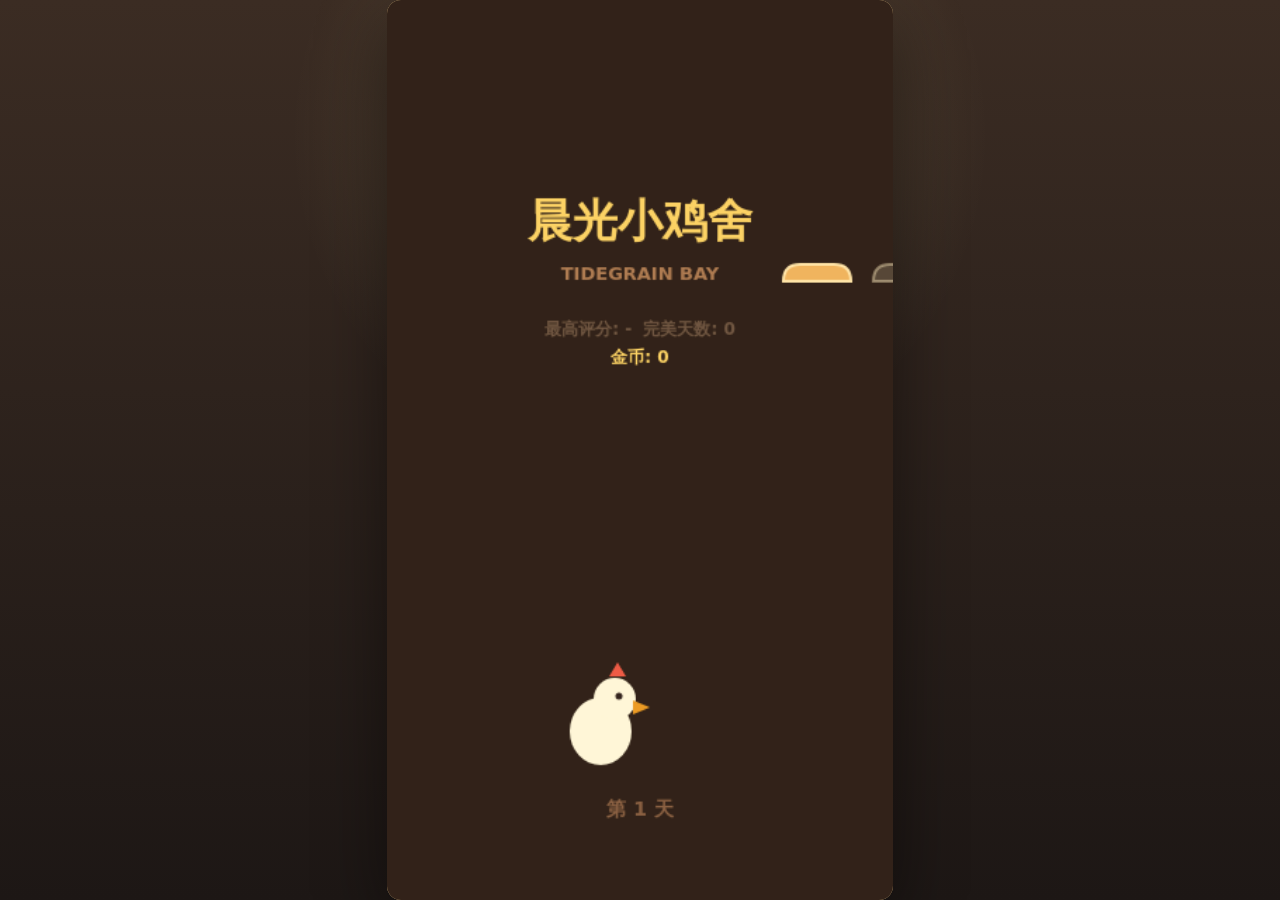
==== commit 49b40c6b: "chore: remove unused file configurations and associated references" ====
--- a/scenes/暖穗鸡舍/index.html
+++ b/scenes/暖穗鸡舍/index.html
@@ -101,7 +101,7 @@
       look: { yaw: 0, pitch: 0 },
       particles: [],
       floaters: [],
-      save: { days: 0, eggs: 0, bestClear: 0, perfectDays: 0, friendship: {}, eggQuality: { normal: 0, silver: 0, gold: 0, rare: 0 } },
+      save: { days: 0, eggs: 0, bestClear: 0, perfectDays: 0, friendship: {}, eggQuality: { normal: 0, silver: 0, gold: 0, rare: 0 }, coins: 0, hayStorage: 10, heatLamp: false },
       objects: []
     };
 
@@ -208,6 +208,9 @@
           State.save.perfectDays = parsed.perfectDays || 0;
           State.save.friendship = Object.assign({}, State.save.friendship || {}, parsed.friendship || {});
           State.save.eggQuality = Object.assign({ normal: 0, silver: 0, gold: 0, rare: 0 }, parsed.eggQuality || {});
+          State.save.coins = parsed.coins || 0;
+          State.save.hayStorage = parsed.hayStorage !== undefined ? parsed.hayStorage : 10;
+          State.save.heatLamp = parsed.heatLamp || false;
         }
       } catch (_) {}
     }
@@ -226,9 +229,10 @@
     function getEggQuality() {
       const ids = ["chickA", "chickB", "chickC"];
       const avg = ids.reduce((sum, id) => sum + getFriendship(id), 0) / ids.length;
-      if (avg >= 900) return { key: "rare", label: "稀有蛋", color: "#d8b4ff", sparkle: "#f3ddff" };
-      if (avg >= 600) return { key: "gold", label: "金星蛋", color: "#ffe07a", sparkle: "#fff3a8" };
-      if (avg >= 200) return { key: "silver", label: "银星蛋", color: "#e7edf4", sparkle: "#ffffff" };
+      const bonus = State.save.heatLamp ? 300 : 0;
+      if (avg + bonus >= 900) return { key: "rare", label: "稀有蛋", color: "#d8b4ff", sparkle: "#f3ddff" };
+      if (avg + bonus >= 600) return { key: "gold", label: "金星蛋", color: "#ffe07a", sparkle: "#fff3a8" };
+      if (avg + bonus >= 200) return { key: "silver", label: "银星蛋", color: "#e7edf4", sparkle: "#ffffff" };
       return { key: "normal", label: "普通蛋", color: "#fff4d2", sparkle: "#ffffff" };
     }
 
@@ -266,6 +270,7 @@
       State.collectedEggs = [];
       State.sessionFriendshipGain = {};
       State.milestones = {};
+      State.sessionCoins = 0;
       State.ended = false;
       State.toast = "转动手机，也可按住画面拖动视角";
       State.toastTimer = 2.2;
@@ -349,17 +354,23 @@
           State.sessionFriendshipGain[o.id] = gain;
         }
       }
+      const priceMap = { normal: 10, silver: 20, gold: 50, rare: 100 };
+      State.sessionCoins = 0;
+      for (const egg of State.collectedEggs) {
+        State.sessionCoins += priceMap[egg.key] || 10;
+      }
+      State.save.coins += State.sessionCoins;
       saveGame();
       if (perfect) {
         State.resultTitle = "今天的小鸡都吃饱啦";
-        State.resultBody = `评分 ${State.resultGrade} · 用时 ${State.clearTime}s · 鸡蛋 ${formatEggSummary()}`;
+        State.resultBody = `评分 ${State.resultGrade} · 用时 ${State.clearTime}s · 赚取 ${State.sessionCoins} 金币`;
         Audio.beep("win");
       } else if (auto) {
         State.resultTitle = "还有小鸡在等你";
-        State.resultBody = `评分 ${State.resultGrade} · 完成度 ${completed}/8 · 鸡蛋 ${formatEggSummary()}`;
+        State.resultBody = `评分 ${State.resultGrade} · 完成度 ${completed}/8 · 赚取 ${State.sessionCoins} 金币`;
       } else {
         State.resultTitle = "今日照料暂停";
-        State.resultBody = `评分 ${State.resultGrade} · 完成度 ${completed}/8 · 鸡蛋 ${formatEggSummary()}`;
+        State.resultBody = `评分 ${State.resultGrade} · 完成度 ${completed}/8 · 赚取 ${State.sessionCoins} 金币`;
       }
     }
 
@@ -459,12 +470,12 @@
           State.toastTimer = 1;
           return;
         }
-        if (State.hayLeft <= 0) {
-          State.toast = "干草拿完啦";
-          State.toastTimer = 1;
+        if (State.save.hayStorage <= 0) {
+          State.toast = "干草耗尽，请去商店购买";
+          State.toastTimer = 1.5;
           return;
         }
-        State.hayLeft -= 1;
+        State.save.hayStorage -= 1;
         State.holding = "hay";
         addFloater("手持干草", Config.W - 82, Config.H - 92, "#ffe9a8");
         Audio.beep("hay");
@@ -630,16 +641,20 @@
       if (State.toastTimer > 0) State.toastTimer -= dt;
     }
 
+    
     function drawBackground() {
       const w = Config.W, h = Config.H;
-      const grd = ctx.createLinearGradient(0, 0, 0, h);
-      grd.addColorStop(0, "#f9d58c");
-      grd.addColorStop(0.38, "#f5bf72");
-      grd.addColorStop(0.39, "#8b5b35");
-      grd.addColorStop(1, "#5a3828");
-      ctx.fillStyle = grd;
-      ctx.fillRect(0, 0, w, h);
-
+      // Wall Planks
+      ctx.fillStyle = "#5c3a21";
+      ctx.fillRect(0, 0, w, 385);
+      for (let y = 0; y < 385; y += 40) {
+        ctx.fillStyle = (y / 40) % 2 === 0 ? "#644127" : "#55351e";
+        ctx.fillRect(0, y, w, 38);
+        ctx.fillStyle = "rgba(0,0,0,0.1)";
+        ctx.fillRect(0, y+38, w, 2);
+      }
+      
+      // Light ray
       const sunX = w * 0.5 - normDeg(State.look.yaw) * 1.2;
       ctx.save();
       ctx.globalAlpha = 0.28;
@@ -653,28 +668,25 @@
       ctx.fill();
       ctx.restore();
 
+      // Window and props
       drawWindow(180 - normDeg(State.look.yaw - 4) * 1.1, 106);
       drawWallProp(-110, "草捆");
       drawWallProp(118, "木桶");
 
+      // Floor
       ctx.fillStyle = "#70462e";
       ctx.fillRect(0, 385, w, h - 385);
-      for (let y = 398; y < h; y += 34) {
-        ctx.strokeStyle = "rgba(55, 32, 22, .32)";
-        ctx.lineWidth = 2;
+      // Hay spread on floor
+      for (let y = 398; y < h; y += 20) {
+        ctx.strokeStyle = "rgba(180, 140, 60, .4)";
+        ctx.lineWidth = 3;
         ctx.beginPath();
         ctx.moveTo(0, y);
-        ctx.lineTo(w, y + Math.sin(y) * 8);
+        ctx.lineTo(w, y + Math.sin(y) * 12);
         ctx.stroke();
       }
-      for (let x = -50; x < w + 80; x += 58) {
-        ctx.strokeStyle = "rgba(255, 222, 160, .08)";
-        ctx.beginPath();
-        ctx.moveTo(x - State.look.yaw * 0.25, 390);
-        ctx.lineTo(x + 28 - State.look.yaw * 0.4, h);
-        ctx.stroke();
-      }
-    }
+    }
+
 
     function drawWindow(x, y) {
       ctx.save();
@@ -982,22 +994,57 @@
       ctx.restore();
     }
 
+    
     function drawMenu() {
-      drawBackground();
-      ctx.fillStyle = "rgba(47, 31, 23, .56)";
+      ctx.fillStyle = "rgba(42, 28, 20, .96)";
       ctx.fillRect(0, 0, Config.W, Config.H);
-      safeText("晨光小鸡舍", 180, 128, 30, "#fff1c2");
-      safeText(Config.version, 180, 154, 12, "#ffd98f");
-      safeText("转动手机，喂干草、摸小鸡、捡鸡蛋", 180, 172, 14, "#ffe6b0");
-      safeText(`已照料 ${State.save.days || 0} 天 · 鸡蛋 ${State.save.eggs || 0} 个`, 180, 203, 13, "#ffd98f");
-      safeText(`完美日 ${State.save.perfectDays || 0} · 最佳 ${formatBestClear()}`, 180, 226, 12, "#ffd98f");
-      safeText(`好感：米粒 ${heartsFromFriendship(getFriendship("chickA"))}/5 · 栗栗 ${heartsFromFriendship(getFriendship("chickB"))}/5 · 小葵 ${heartsFromFriendship(getFriendship("chickC"))}/5`, 180, 250, 11, "#ffe6b0");
-      drawButton("开始照料", 86, 282, 188, 48, true);
-      drawButton("电脑测试", 104, 346, 152, 40);
-      safeText("推荐手机打开。陀螺仪和手指拖动可同时使用。", 180, 440, 12, "#ffe6b0");
-      safeText("电脑端点击“电脑测试”，用鼠标拖动模拟转手机。", 180, 462, 12, "#ffe6b0");
-      safeText("纯离线 Canvas MVP · 无外部资源", 180, 494, 12, "#d8b982");
-    }
+      safeText("晨光小鸡舍", Config.W / 2, 160, 32, "#fcd264");
+      safeText("TIDEGRAIN BAY", Config.W / 2, 196, 13, "#ae7b51");
+      safeText(`最高评分: ${State.save.bestClear ? "S" : "-"}  完美天数: ${State.save.perfectDays}`, Config.W / 2, 235, 12, "#705641");
+      safeText(`金币: ${State.save.coins}`, Config.W / 2, 255, 12, "#fcd264");
+      
+      drawButton(86, 282, 188, 48, "开始照料", true);
+      drawButton(86, 346, 188, 48, "进入商店", false);
+      drawButton(104, 410, 152, 40, "电脑测试", false);
+      
+      const px = Config.W / 2 - 28, py = Config.H - 120;
+      ctx.fillStyle = "#fff6d7";
+      ctx.beginPath();
+      ctx.ellipse(px, py, 22, 24, 0, 0, Math.PI * 2);
+      ctx.fill();
+      ctx.beginPath();
+      ctx.arc(px + 10, py - 23, 15, 0, Math.PI * 2);
+      ctx.fill();
+      ctx.fillStyle = "#ee5b45";
+      ctx.beginPath();
+      ctx.moveTo(px + 6, py - 39); ctx.lineTo(px + 12, py - 49); ctx.lineTo(px + 18, py - 39);
+      ctx.fill();
+      ctx.fillStyle = "#ec9b24";
+      ctx.beginPath();
+      ctx.moveTo(px + 23, py - 22); ctx.lineTo(px + 35, py - 17); ctx.lineTo(px + 23, py - 12);
+      ctx.fill();
+      ctx.fillStyle = "#34241e";
+      ctx.beginPath();
+      ctx.arc(px + 13, py - 25, 2.5, 0, Math.PI * 2);
+      ctx.fill();
+      safeText(`第 ${State.save.days + 1} 天`, px + 28, py + 56, 14, "#8a6042");
+    }
+    
+    function drawShop() {
+      ctx.fillStyle = "rgba(42, 28, 20, .96)";
+      ctx.fillRect(0, 0, Config.W, Config.H);
+      safeText("小鸡商店", Config.W / 2, 100, 28, "#fcd264");
+      safeText(`当前金币: ${State.save.coins}`, Config.W / 2, 140, 16, "#ffe4a7");
+      
+      drawButton(50, 200, 260, 60, `买干草 (+10) - 50金币`, false);
+      safeText(`当前库存: ${State.save.hayStorage}`, Config.W / 2, 275, 12, "#ae7b51");
+      
+      drawButton(50, 320, 260, 60, State.save.heatLamp ? "已购买保温灯" : "买保温灯 - 500金币", false);
+      safeText(State.save.heatLamp ? "小鸡们现在很暖和" : "提高出现高品质鸡蛋的概率", Config.W / 2, 395, 12, "#ae7b51");
+      
+      drawButton(104, 480, 152, 40, "返回", false);
+    }
+
 
     function drawResult() {
       drawBackground();
@@ -1052,6 +1099,7 @@
     function render() {
       ctx.clearRect(0, 0, Config.W, Config.H);
       if (State.screen === "menu") drawMenu();
+      else if (State.screen === "shop") drawShop();
       else if (State.screen === "playing") {
         drawBackground();
         drawObjects();
@@ -1120,11 +1168,30 @@
     function handleTap(x, y) {
       if (State.screen === "menu") {
         if (hit(x, y, 86, 282, 188, 48)) requestMotionAndStart();
-        else if (hit(x, y, 104, 346, 152, 40)) {
+        else if (hit(x, y, 86, 346, 188, 48)) State.screen = "shop";
+        else if (hit(x, y, 104, 410, 152, 40)) {
           State.sensorMode = "drag";
           State.sensorReady = false;
           State.desktopSim = true;
           startGame();
+        }
+      } else if (State.screen === "shop") {
+        if (hit(x, y, 50, 200, 260, 60)) {
+          if (State.save.coins >= 50) {
+            State.save.coins -= 50;
+            State.save.hayStorage += 10;
+            saveGame();
+            Audio.beep("pet");
+          } else { Audio.beep("miss"); }
+        } else if (hit(x, y, 50, 320, 260, 60) && !State.save.heatLamp) {
+          if (State.save.coins >= 500) {
+            State.save.coins -= 500;
+            State.save.heatLamp = true;
+            saveGame();
+            Audio.beep("win");
+          } else { Audio.beep("miss"); }
+        } else if (hit(x, y, 104, 480, 152, 40)) {
+          State.screen = "menu";
         }
       } else if (State.screen === "playing") {
         if (hit(x, y, 16, 584, 64, 34)) calibrate();
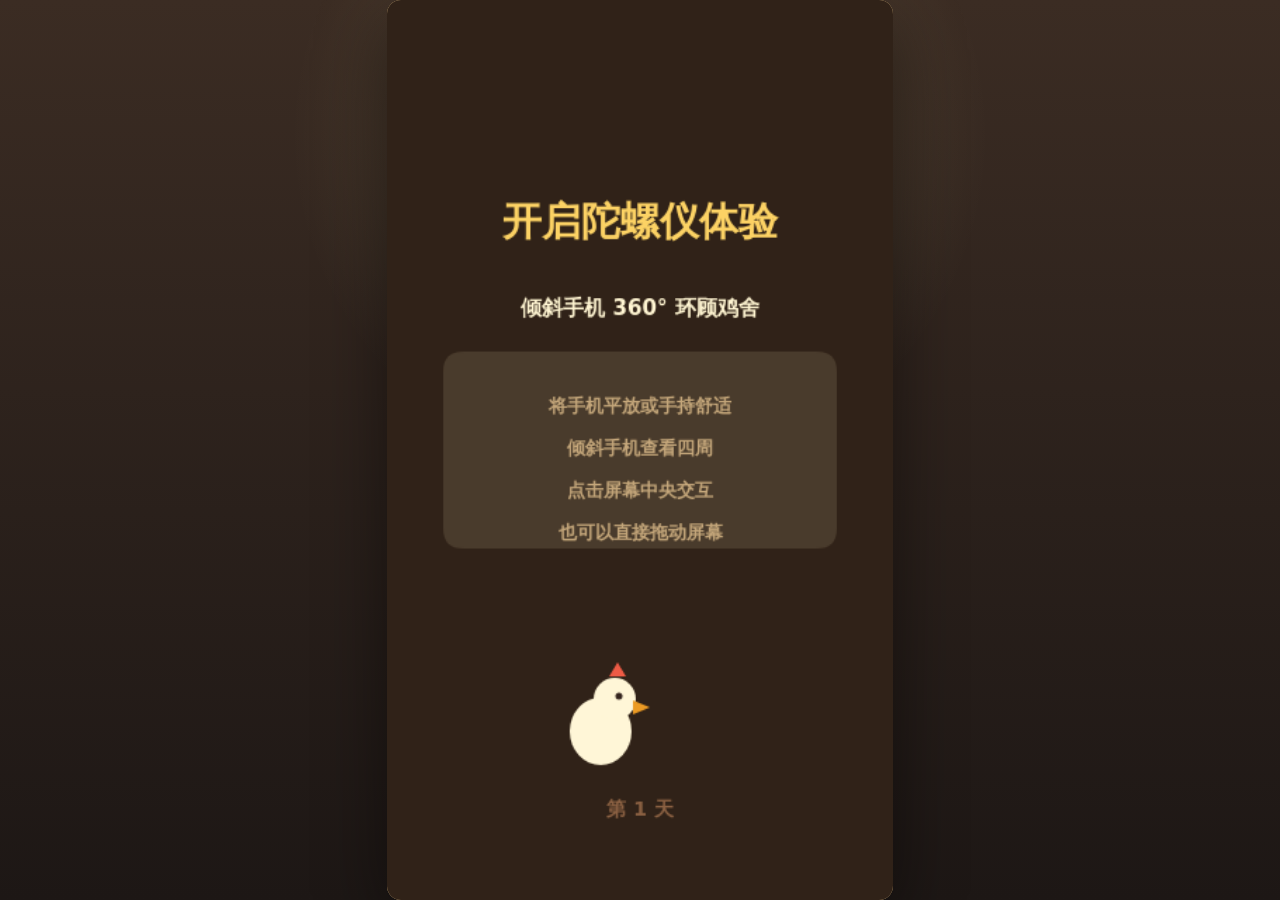
==== commit 4cb92273: "chore: remove unused files and associated references" ====
--- a/scenes/暖穗鸡舍/index.html
+++ b/scenes/暖穗鸡舍/index.html
@@ -55,21 +55,22 @@
       version: "v1.0",
       W: 360,
       H: 640,
-      fov: 96,
-      pitchScale: 5.2,
-      yawSmoothing: 0.08,
-      pitchSmoothing: 0.08,
+      fov: 100,
+      pitchScale: 4.8,
+      yawSmoothing: 0.1,
+      pitchSmoothing: 0.1,
       gameSeconds: 90,
       errorText: "哎呀，出错了，请重启试试吧~",
       tasks: { hay: 3, pets: 3, eggs: 2 },
-      storageKey: "morning-coop-save-v1"
+      storageKey: "morning-coop-save-v1",
+      pitchRange: 55
     };
 
     const canvas = document.getElementById("gameCanvas");
     const ctx = canvas.getContext("2d");
 
     const State = {
-      screen: "menu",
+      screen: "boot",
       sensorMode: "drag",
       desktopSim: false,
       sensorReady: false,
@@ -108,12 +109,19 @@
     const Assets = {
       loaded: false,
       imgs: {},
+      frames: {
+        idle: ["idle_011", "idle_012"],
+        happy: ["happy_017","happy_018","happy_019","happy_020","happy_021","happy_022","happy_023","happy_024","happy_025","happy_026","happy_027","happy_028","happy_029","happy_030","happy_031","happy_032","happy_033","happy_034","happy_035","happy_036","happy_037","happy_038","happy_039"],
+        peck: ["peck_040","peck_041","peck_042","peck_043","peck_044","peck_045","peck_046","peck_047","peck_048","peck_049","peck_050","peck_051","peck_052","peck_053","peck_054","peck_055","peck_056","peck_057","peck_058","peck_059","peck_060","peck_061","peck_062","peck_063"],
+        dir: ["方向图_000","方向图_001","方向图_002","方向图_003","方向图_004","方向图_005"]
+      },
       load() {
         const list = [
           "chicken_white", "chicken_brown", "chicken_yellow",
           "egg_normal", "egg_silver", "egg_gold", "egg_rare",
           "hopper", "trough_empty", "trough_filled"
         ];
+        Object.values(Assets.frames).forEach(arr => arr.forEach(name => list.push(`小鸡状态图/${name}`)));
         let count = 0;
         return new Promise(resolve => {
           list.forEach(name => {
@@ -242,9 +250,9 @@
         { id: "trough1", type: "trough", label: "食槽 1", action: "放干草", yaw: 4, pitch: -18, angle: 13, state: "empty" },
         { id: "trough2", type: "trough", label: "食槽 2", action: "放干草", yaw: 24, pitch: -18, angle: 13, state: "empty" },
         { id: "trough3", type: "trough", label: "食槽 3", action: "放干草", yaw: 44, pitch: -18, angle: 13, state: "empty" },
-        { id: "chickA", type: "chicken", label: "米粒", action: "摸摸", yaw: -24, baseYaw: -24, pitch: -24, angle: 17, state: "idle", color: "#fff6d7", pet: false, bob: 0, wander: 0 },
-        { id: "chickB", type: "chicken", label: "栗栗", action: "摸摸", yaw: 64, baseYaw: 64, pitch: -22, angle: 17, state: "idle", color: "#c98242", pet: false, bob: 1.7, wander: 1.2 },
-        { id: "chickC", type: "chicken", label: "小葵", action: "摸摸", yaw: -84, baseYaw: -84, pitch: -25, angle: 17, state: "idle", color: "#ffd85e", pet: false, bob: 3.1, wander: 2.4 },
+        { id: "chickA", type: "chicken", label: "米粒", action: "摸摸", yaw: -24, baseYaw: -24, pitch: -24, angle: 17, state: "idle", color: "#fff6d7", pet: false, bob: 0, wander: 0, animState: "idle", animFrame: 0, animTimer: 0, dirFrame: 0 },
+        { id: "chickB", type: "chicken", label: "栗栗", action: "摸摸", yaw: 64, baseYaw: 64, pitch: -22, angle: 17, state: "idle", color: "#c98242", pet: false, bob: 1.7, wander: 1.2, animState: "idle", animFrame: 0, animTimer: 0, dirFrame: 0 },
+        { id: "chickC", type: "chicken", label: "小葵", action: "摸摸", yaw: -84, baseYaw: -84, pitch: -25, angle: 17, state: "idle", color: "#ffd85e", pet: false, bob: 3.1, wander: 2.4, animState: "idle", animFrame: 0, animTimer: 0, dirFrame: 0 },
         { id: "egg1", type: "egg", label: getEggQuality().label, action: "拾取", yaw: -42, pitch: -36, angle: 15, state: "onGround", quality: getEggQuality() },
         { id: "egg2", type: "egg", label: getEggQuality().label, action: "拾取", yaw: 88, pitch: -35, angle: 15, state: "onGround", quality: getEggQuality() }
       ];
@@ -252,10 +260,8 @@
 
     function startGame() {
       Audio.ensure();
-      calibrate();
       resetObjects();
       State.screen = "playing";
-      State.needsCalibration = State.sensorMode === "gyro";
       State.holding = null;
       State.hayLeft = Config.tasks.hay;
       State.feedPlaced = 0;
@@ -300,11 +306,11 @@
           State.sensorMode = "drag";
           State.desktopSim = true;
         }
-        startGame();
+        State.screen = "calibrate";
       } catch (_) {
         State.sensorMode = "drag";
         State.desktopSim = true;
-        startGame();
+        State.screen = "calibrate";
       }
     }
 
@@ -317,8 +323,6 @@
       State.targetLook.pitch = 0;
       State.look.yaw = 0;
       State.look.pitch = 0;
-      State.toast = "已重新居中";
-      State.toastTimer = 1.2;
     }
 
     function endGame(auto) {
@@ -328,7 +332,7 @@
       const perfect = completed >= 8;
       State.clearTime = Math.max(0, Math.round(Config.gameSeconds - State.timeLeft));
       State.resultGrade = getResultGrade(completed, State.timeLeft);
-      State.screen = "result";
+      State.screen = "nextday";
       State.save.days += 1;
       State.save.eggs += State.eggsCollected;
       if (perfect) {
@@ -395,20 +399,15 @@
       State.orientation.gamma = e.gamma || 0;
       State.orientation.has = true;
       if (State.sensorReady) State.sensorMode = "gyro";
-      if (State.needsCalibration && State.screen === "playing") {
-        State.calibration.alpha = State.orientation.alpha;
-        State.calibration.beta = State.orientation.beta;
-        State.needsCalibration = false;
-      }
     }
 
     function updateLook() {
       if (State.sensorMode === "gyro" && State.orientation.has && !State.desktopSim) {
         State.targetLook.yaw = normDeg(State.orientation.alpha - State.calibration.alpha + State.drag.yaw);
-        State.targetLook.pitch = clamp((State.orientation.beta - State.calibration.beta) * 0.7 + State.drag.pitch, -32, 32);
+        State.targetLook.pitch = clamp((State.orientation.beta - State.calibration.beta) * 0.7 + State.drag.pitch, -Config.pitchRange, Config.pitchRange);
       } else {
         State.targetLook.yaw = normDeg(State.drag.yaw);
-        State.targetLook.pitch = clamp(State.drag.pitch, -32, 32);
+        State.targetLook.pitch = clamp(State.drag.pitch, -Config.pitchRange, Config.pitchRange);
       }
       State.look.yaw = normDeg(State.look.yaw + normDeg(State.targetLook.yaw - State.look.yaw) * Config.yawSmoothing);
       State.look.pitch += (State.targetLook.pitch - State.look.pitch) * Config.pitchSmoothing;
@@ -455,12 +454,27 @@
       return null;
     }
 
-    function interact() {
+    function findObjectAtScreen(tx, ty) {
+      let best = null;
+      let bestDist = Infinity;
+      const tapRadius = 36;
+      for (const obj of State.objects) {
+        if ((obj.type === "egg" && obj.state === "collected") || (obj.type === "trough" && obj.state === "filled")) continue;
+        const p = project(obj);
+        if (!p) continue;
+        const dist = Math.hypot(p.x - tx, p.y - ty);
+        if (dist < tapRadius && dist < bestDist) {
+          best = obj;
+          bestDist = dist;
+        }
+      }
+      return best;
+    }
+
+    function interact(tx, ty) {
       if (State.screen !== "playing") return;
-      const obj = findHover();
+      const obj = findObjectAtScreen(tx, ty);
       if (!obj) {
-        State.toast = "再靠近一点点";
-        State.toastTimer = 0.8;
         Audio.beep("miss");
         return;
       }
@@ -477,7 +491,7 @@
         }
         State.save.hayStorage -= 1;
         State.holding = "hay";
-        addFloater("手持干草", Config.W - 82, Config.H - 92, "#ffe9a8");
+        addFloater("手持干草", tx, ty - 20, "#ffe9a8");
         Audio.beep("hay");
         vibrate(25);
       } else if (obj.type === "trough") {
@@ -497,8 +511,7 @@
         Audio.beep("place");
         vibrate(35);
         nudgeChickenToEat();
-        const p = project(obj) || { x: Config.W / 2, y: Config.H / 2 };
-        sparkle(p.x, p.y - 8);
+        sparkle(tx, ty - 8);
         checkMilestones();
       } else if (obj.type === "chicken") {
         if (!obj.pet) {
@@ -507,9 +520,8 @@
           obj.happyTimer = 4.5;
           State.petsDone += 1;
           checkMilestones();
-          const p = project(obj) || { x: Config.W / 2, y: Config.H / 2 };
-          burstHearts(p.x, p.y - 36, obj.color);
-          addFloater("+好感", p.x, p.y - 64, "#ff7aa8");
+          burstHearts(tx, ty - 36, obj.color);
+          addFloater("+好感", tx, ty - 64, "#ff7aa8");
           Audio.beep("pet");
           vibrate([20, 20, 30]);
         } else {
@@ -522,9 +534,8 @@
         State.eggsCollected += 1;
         State.collectedEggs.push(obj.quality);
         checkMilestones();
-        const p = project(obj) || { x: Config.W / 2, y: Config.H / 2 };
-        addFloater(`+1 ${obj.quality.label}`, p.x, p.y - 28, obj.quality.sparkle);
-        sparkle(p.x, p.y);
+        addFloater(`+1 ${obj.quality.label}`, tx, ty - 28, obj.quality.sparkle);
+        sparkle(tx, ty);
         Audio.beep("egg");
         vibrate(25);
       }
@@ -605,16 +616,36 @@
           if (o.type === "chicken") {
             o.bob += dt * 3;
             o.wander += dt;
+            const fpsMap = { idle: 1.5, happy: 8, peck: 10, dir: 4 };
+            const fps = fpsMap[o.animState] || 4;
+            o.animTimer += dt;
+            const interval = 1 / fps;
+            if (o.animTimer >= interval) {
+              o.animTimer -= interval;
+              const frames = Assets.frames[o.animState] || Assets.frames.idle;
+              o.animFrame = (o.animFrame + 1) % frames.length;
+            }
+            o.dirFrame = Math.floor((Math.sin(o.wander * 0.5) + 1) * 3) % 6;
             if (o.state === "eat") {
               o.eatTimer = Math.max(0, (o.eatTimer || 0) - dt);
-              o.yaw += Math.sin(performance.now() * 0.001 + o.bob) * dt * 4;
-              if (o.eatTimer <= 0) o.state = o.pet ? "happy" : "idle";
+              o.animState = "peck";
+              if (o.eatTimer <= 0) {
+                o.state = o.pet ? "happy" : "idle";
+                o.animState = o.state;
+                o.animFrame = 0;
+                o.animTimer = 0;
+              }
             } else if (o.state === "happy") {
               o.happyTimer = Math.max(0, (o.happyTimer || 0) - dt);
-              o.yaw = normDeg(o.baseYaw + Math.sin(o.wander * 1.8) * 2.5);
-              if (o.happyTimer <= 0) o.state = "idle";
-            } else {
-              o.yaw = normDeg(o.baseYaw + Math.sin(o.wander * 0.65) * 5);
+              o.animState = "happy";
+              if (o.happyTimer <= 0) {
+                o.state = "idle";
+                o.animState = "idle";
+                o.animFrame = 0;
+                o.animTimer = 0;
+              }
+            } else if (o.animState !== "peck") {
+              o.animState = "idle";
             }
             if (o.state === "happy" && Math.random() < dt * 0.55) {
               const p = project(o);
@@ -622,7 +653,6 @@
             }
           }
         }
-        findHover();
       }
       for (let i = State.particles.length - 1; i >= 0; i--) {
         const p = State.particles[i];
@@ -780,20 +810,23 @@
     function drawChicken(o) {
       const hop = Math.sin(o.bob) * (o.state === "happy" ? 4 : 1.5);
       ctx.translate(0, hop);
-      
+
       ctx.fillStyle = "rgba(55, 25, 15, .18)";
       ctx.beginPath();
       ctx.ellipse(0, 24, 28, 8, 0, 0, Math.PI * 2);
       ctx.fill();
 
-      if (Assets.loaded) {
-        let imgName = "chicken_white";
-        if (o.id === "chickB") imgName = "chicken_brown";
-        if (o.id === "chickC") imgName = "chicken_yellow";
-        const img = Assets.imgs[imgName];
-        if (img) {
-          ctx.drawImage(img, -28, -48, 56, 56);
-        }
+      let frameKey;
+      if (o.animState === "idle") {
+        frameKey = Assets.frames.dir[o.dirFrame];
+      } else {
+        frameKey = Assets.frames[o.animState]?.[o.animFrame];
+      }
+      if (Assets.loaded && frameKey) {
+        const img = Assets.imgs[`小鸡状态图/${frameKey}`];
+        if (img) ctx.drawImage(img, -28, -48, 56, 56);
+      } else if (Assets.loaded && Assets.imgs.chicken_yellow) {
+        ctx.drawImage(Assets.imgs.chicken_yellow, -28, -48, 56, 56);
       } else {
         ctx.fillStyle = o.color;
         ctx.beginPath();
@@ -867,26 +900,6 @@
       }
       const mode = State.sensorMode === "gyro" ? "陀螺仪+拖动" : "拖动";
       safeText(State.desktopSim ? "电脑测试" : mode, 181, 29, 12, "#ffe6a8");
-
-      ctx.save();
-      ctx.translate(Config.W / 2, Config.H / 2);
-      ctx.strokeStyle = State.hoverId ? "#fff1a2" : "rgba(255,255,255,.72)";
-      ctx.lineWidth = 2;
-      ctx.beginPath();
-      ctx.arc(0, 0, 9, 0, Math.PI * 2);
-      ctx.moveTo(-16, 0); ctx.lineTo(-7, 0);
-      ctx.moveTo(7, 0); ctx.lineTo(16, 0);
-      ctx.moveTo(0, -16); ctx.lineTo(0, -7);
-      ctx.moveTo(0, 7); ctx.lineTo(0, 16);
-      ctx.stroke();
-      ctx.restore();
-
-      const hover = State.objects.find(o => o.id === State.hoverId);
-      if (hover) {
-        ctx.fillStyle = "rgba(64, 39, 27, .72)";
-        roundRect(101, 352, 158, 34, 12, true);
-        safeText(`${hover.label} · ${hover.action}`, 180, 369, 14, "#fff5d2");
-      }
 
       drawObjectiveGuide();
 
@@ -998,15 +1011,73 @@
     function drawMenu() {
       ctx.fillStyle = "rgba(42, 28, 20, .96)";
       ctx.fillRect(0, 0, Config.W, Config.H);
-      safeText("晨光小鸡舍", Config.W / 2, 160, 32, "#fcd264");
-      safeText("TIDEGRAIN BAY", Config.W / 2, 196, 13, "#ae7b51");
-      safeText(`最高评分: ${State.save.bestClear ? "S" : "-"}  完美天数: ${State.save.perfectDays}`, Config.W / 2, 235, 12, "#705641");
-      safeText(`金币: ${State.save.coins}`, Config.W / 2, 255, 12, "#fcd264");
-      
-      drawButton(86, 282, 188, 48, "开始照料", true);
-      drawButton(86, 346, 188, 48, "进入商店", false);
-      drawButton(104, 410, 152, 40, "电脑测试", false);
-      
+      safeText("晨光小鸡舍", Config.W / 2, 110, 32, "#fcd264");
+      safeText("TIDEGRAIN BAY", Config.W / 2, 145, 13, "#ae7b51");
+      safeText(`最高评分: ${State.save.bestClear ? "S" : "-"}  完美天数: ${State.save.perfectDays}`, Config.W / 2, 180, 12, "#705641");
+      safeText(`金币: ${State.save.coins}`, Config.W / 2, 200, 12, "#fcd264");
+
+      ctx.fillStyle = "rgba(255, 235, 190, .1)";
+      roundRect(50, 220, 260, 70, 12, true);
+      safeText("如何获得更好鸡蛋？", Config.W / 2, 242, 13, "#fcd264");
+      safeText("喂食 · 抚摸 · 购买保温灯", Config.W / 2, 264, 11, "#c4a67a");
+      safeText("好感度越高鸡蛋品质越好", Config.W / 2, 282, 11, "#ae7b51");
+
+      drawButton(86, 315, 188, 48, "开始照料", true);
+      drawButton(86, 378, 188, 48, "进入商店", false);
+      drawButton(86, 441, 188, 40, "重新开始", false);
+      drawButton(104, 498, 152, 40, "电脑测试", false);
+    }
+
+    function drawShop() {
+      ctx.fillStyle = "rgba(42, 28, 20, .96)";
+      ctx.fillRect(0, 0, Config.W, Config.H);
+      safeText("小鸡商店", Config.W / 2, 80, 28, "#fcd264");
+      safeText(`当前金币: ${State.save.coins}`, Config.W / 2, 115, 14, "#ffe4a7");
+
+      ctx.fillStyle = "rgba(255, 235, 190, .1)";
+      roundRect(30, 135, 300, 100, 12, true);
+      safeText("鸡蛋商店", Config.W / 2, 158, 14, "#fcd264");
+      const priceNormal = 10, priceSilver = 20, priceGold = 50, priceRare = 100;
+      safeText(`普通蛋:${priceNormal} · 银蛋:${priceSilver} · 金蛋:${priceGold} · 稀有蛋:${priceRare}`, Config.W / 2, 182, 11, "#c4a67a");
+      safeText("鸡蛋可兑换金币，金币可购买干草和保温灯", Config.W / 2, 205, 11, "#ae7b51");
+
+      drawButton(50, 250, 260, 55, `买干草 (+10) - 50金币`, false);
+      safeText(`当前库存: ${State.save.hayStorage}`, Config.W / 2, 318, 12, "#ae7b51");
+
+      drawButton(50, 365, 260, 55, State.save.heatLamp ? "已购买保温灯" : "买保温灯 - 500金币", false);
+      safeText(State.save.heatLamp ? "小鸡们现在很暖和" : "保温灯 +300 好感度加成", Config.W / 2, 435, 12, "#ae7b51");
+
+      drawButton(104, 490, 152, 40, "返回", false);
+    }
+
+    function drawBoot() {
+      ctx.fillStyle = "#2e241d";
+      ctx.fillRect(0, 0, Config.W, Config.H);
+      const pulse = 0.92 + Math.sin(performance.now() * 0.003) * 0.08;
+      ctx.save();
+      ctx.globalAlpha = pulse;
+      safeText("晨光小鸡舍", Config.W / 2, 260, 32, "#fcd264");
+      ctx.restore();
+      safeText("TIDEGRAIN BAY", Config.W / 2, 300, 13, "#ae7b51");
+      const dots = ".".repeat(Math.floor(performance.now() / 500) % 4);
+      safeText(`加载中${dots}`, Config.W / 2, 380, 14, "#8a6042");
+      if (Assets.loaded && State.screen === "boot") {
+        setTimeout(() => { State.screen = "permission"; }, 400);
+      }
+    }
+
+    function drawPermission() {
+      ctx.fillStyle = "rgba(42, 28, 20, .97)";
+      ctx.fillRect(0, 0, Config.W, Config.H);
+      safeText("开启陀螺仪体验", Config.W / 2, 160, 28, "#fcd264");
+      safeText("倾斜手机 360° 环顾鸡舍", Config.W / 2, 220, 15, "#fff5d2");
+      ctx.fillStyle = "rgba(255, 235, 190, .12)";
+      roundRect(40, 250, 280, 140, 14, true);
+      safeText("将手机平放或手持舒适", Config.W / 2, 290, 13, "#c4a67a");
+      safeText("倾斜手机查看四周", Config.W / 2, 320, 13, "#c4a67a");
+      safeText("点击屏幕中央交互", Config.W / 2, 350, 13, "#c4a67a");
+      safeText("也可以直接拖动屏幕", Config.W / 2, 380, 13, "#c4a67a");
+      drawButton(86, 430, 188, 52, "开启游戏", true);
       const px = Config.W / 2 - 28, py = Config.H - 120;
       ctx.fillStyle = "#fff6d7";
       ctx.beginPath();
@@ -1027,24 +1098,79 @@
       ctx.beginPath();
       ctx.arc(px + 13, py - 25, 2.5, 0, Math.PI * 2);
       ctx.fill();
-      safeText(`第 ${State.save.days + 1} 天`, px + 28, py + 56, 14, "#8a6042");
-    }
-    
-    function drawShop() {
-      ctx.fillStyle = "rgba(42, 28, 20, .96)";
+      safeText("第 1 天", px + 28, py + 56, 14, "#8a6042");
+    }
+
+    function drawCalibrate() {
+      ctx.fillStyle = "rgba(42, 28, 20, .97)";
       ctx.fillRect(0, 0, Config.W, Config.H);
-      safeText("小鸡商店", Config.W / 2, 100, 28, "#fcd264");
-      safeText(`当前金币: ${State.save.coins}`, Config.W / 2, 140, 16, "#ffe4a7");
-      
-      drawButton(50, 200, 260, 60, `买干草 (+10) - 50金币`, false);
-      safeText(`当前库存: ${State.save.hayStorage}`, Config.W / 2, 275, 12, "#ae7b51");
-      
-      drawButton(50, 320, 260, 60, State.save.heatLamp ? "已购买保温灯" : "买保温灯 - 500金币", false);
-      safeText(State.save.heatLamp ? "小鸡们现在很暖和" : "提高出现高品质鸡蛋的概率", Config.W / 2, 395, 12, "#ae7b51");
-      
-      drawButton(104, 480, 152, 40, "返回", false);
-    }
-
+      safeText("校准视角", Config.W / 2, 150, 28, "#fcd264");
+      safeText("将手机朝向平时玩游戏的姿势", Config.W / 2, 210, 14, "#fff5d2");
+      safeText("然后点击「居中」锁定正前方", Config.W / 2, 240, 14, "#fff5d2");
+      const cx = Config.W / 2, cy = 350;
+      ctx.save();
+      ctx.translate(cx, cy);
+      const tilt = Math.sin(performance.now() * 0.002) * 8;
+      ctx.rotate(tilt * Math.PI / 180);
+      ctx.fillStyle = "#5c3a21";
+      roundRect(-40, -60, 80, 120, 12, true);
+      ctx.fillStyle = "#3b2c23";
+      roundRect(-32, -48, 64, 90, 8, true);
+      ctx.fillStyle = "#f5d08f";
+      ctx.fillRect(-26, -42, 52, 74);
+      ctx.fillStyle = "#7b4a2b";
+      ctx.strokeStyle = "#9b6337";
+      ctx.lineWidth = 3;
+      ctx.beginPath();
+      ctx.moveTo(0, -42); ctx.lineTo(0, 32);
+      ctx.moveTo(-26, 0); ctx.lineTo(26, 0);
+      ctx.stroke();
+      ctx.restore();
+      ctx.strokeStyle = "#fff1a2";
+      ctx.lineWidth = 3;
+      ctx.beginPath();
+      ctx.moveTo(cx - 16, cy - 20); ctx.lineTo(cx - 6, cy - 20);
+      ctx.moveTo(cx + 6, cy - 20); ctx.lineTo(cx + 16, cy - 20);
+      ctx.moveTo(cx, cy - 26); ctx.lineTo(cx, cy - 16);
+      ctx.moveTo(cx, cy + 16); ctx.lineTo(cx, cy + 26);
+      ctx.stroke();
+      drawButton(86, 480, 188, 52, "居中并开始", true);
+    }
+
+    function drawNextDay() {
+      drawBackground();
+      ctx.fillStyle = "rgba(47, 31, 23, .65)";
+      ctx.fillRect(0, 0, Config.W, Config.H);
+      ctx.fillStyle = "rgba(255, 239, 197, .96)";
+      roundRect(32, 88, 296, 380, 18, true);
+      const dayNum = State.save.days;
+      safeText(`第 ${dayNum} 天完成`, 180, 140, 26, "#604026");
+      safeText(State.resultTitle || "今日照料完成", 180, 178, 18, "#765238");
+      safeText(State.resultBody || "", 180, 212, 13, "#9a6a3c");
+      ctx.fillStyle = "rgba(180, 140, 90, .25)";
+      roundRect(50, 230, 260, 110, 12, true);
+      safeText(`本局好感`, 180, 252, 12, "#9a6a3c");
+      safeText(`米粒 +${State.sessionFriendshipGain.chickA || 0} · 栗栗 +${State.sessionFriendshipGain.chickB || 0} · 小葵 +${State.sessionFriendshipGain.chickC || 0}`, 180, 275, 12, "#765238");
+      safeText(`累计鸡蛋`, 180, 300, 12, "#9a6a3c");
+      safeText(`普通 ${State.save.eggQuality.normal || 0} · 银 ${State.save.eggQuality.silver || 0} · 金 ${State.save.eggQuality.gold || 0} · 稀有 ${State.save.eggQuality.rare || 0}`, 180, 323, 12, "#765238");
+      safeText(`已照料天数：${State.save.days} · 累计鸡蛋：${State.save.eggs}`, 180, 358, 12, "#9a6a3c");
+      safeText("明天也来看看它们吧", 180, 400, 14, "#9a6a3c");
+      drawButton(86, 440, 188, 48, "开始新的一天", true);
+      drawButton(104, 506, 152, 40, "返回菜单");
+    }
+
+    function newGame() {
+      State.save.days = 0;
+      State.save.eggs = 0;
+      State.save.bestClear = 0;
+      State.save.perfectDays = 0;
+      State.save.friendship = {};
+      State.save.eggQuality = { normal: 0, silver: 0, gold: 0, rare: 0 };
+      State.save.coins = 0;
+      State.save.hayStorage = 10;
+      State.save.heatLamp = false;
+      saveGame();
+    }
 
     function drawResult() {
       drawBackground();
@@ -1098,7 +1224,10 @@
 
     function render() {
       ctx.clearRect(0, 0, Config.W, Config.H);
-      if (State.screen === "menu") drawMenu();
+      if (State.screen === "boot") drawBoot();
+      else if (State.screen === "permission") drawPermission();
+      else if (State.screen === "calibrate") drawCalibrate();
+      else if (State.screen === "menu") drawMenu();
       else if (State.screen === "shop") drawShop();
       else if (State.screen === "playing") {
         drawBackground();
@@ -1106,7 +1235,8 @@
         drawParticles();
         drawHud();
         drawToast();
-      } else if (State.screen === "result") drawResult();
+      } else if (State.screen === "nextday") drawNextDay();
+      else if (State.screen === "result") drawResult();
       else drawError();
     }
 
@@ -1145,7 +1275,7 @@
       State.drag.y = p.y;
       if (State.drag.canPan) {
         State.drag.yaw = normDeg(State.drag.yaw - dx * 0.32);
-        State.drag.pitch = clamp(State.drag.pitch + dy * 0.11, -32, 32);
+        State.drag.pitch = clamp(State.drag.pitch + dy * 0.11, -Config.pitchRange, Config.pitchRange);
       }
     }
 
@@ -1166,14 +1296,32 @@
     }
 
     function handleTap(x, y) {
-      if (State.screen === "menu") {
-        if (hit(x, y, 86, 282, 188, 48)) requestMotionAndStart();
+      if (State.screen === "permission") {
+        requestMotionAndStart();
+      } else if (State.screen === "calibrate") {
+        calibrate();
+        startGame();
+      } else if (State.screen === "menu") {
+        if (hit(x, y, 86, 282, 188, 48)) {
+          if (State.permissionAsked) {
+            State.screen = "calibrate";
+          } else {
+            requestMotionAndStart();
+          }
+        }
         else if (hit(x, y, 86, 346, 188, 48)) State.screen = "shop";
-        else if (hit(x, y, 104, 410, 152, 40)) {
+        else if (hit(x, y, 86, 410, 188, 40)) {
+          newGame();
+          State.permissionAsked = false;
+          State.sensorMode = "drag";
+          State.sensorReady = false;
+          State.desktopSim = false;
+          State.screen = "permission";
+        } else if (hit(x, y, 104, 468, 152, 40)) {
           State.sensorMode = "drag";
           State.sensorReady = false;
           State.desktopSim = true;
-          startGame();
+          State.screen = "calibrate";
         }
       } else if (State.screen === "shop") {
         if (hit(x, y, 50, 200, 260, 60)) {
@@ -1196,7 +1344,13 @@
       } else if (State.screen === "playing") {
         if (hit(x, y, 16, 584, 64, 34)) calibrate();
         else if (hit(x, y, 90, 584, 64, 34)) endGame(false);
-        else interact();
+        else interact(x, y);
+      } else if (State.screen === "nextday") {
+        if (hit(x, y, 86, 440, 188, 48)) {
+          State.screen = "calibrate";
+        } else if (hit(x, y, 104, 506, 152, 40)) {
+          State.screen = "menu";
+        }
       } else if (State.screen === "result") {
         if (hit(x, y, 86, 482, 188, 48)) startGame();
         else if (hit(x, y, 104, 548, 152, 40)) State.screen = "menu";
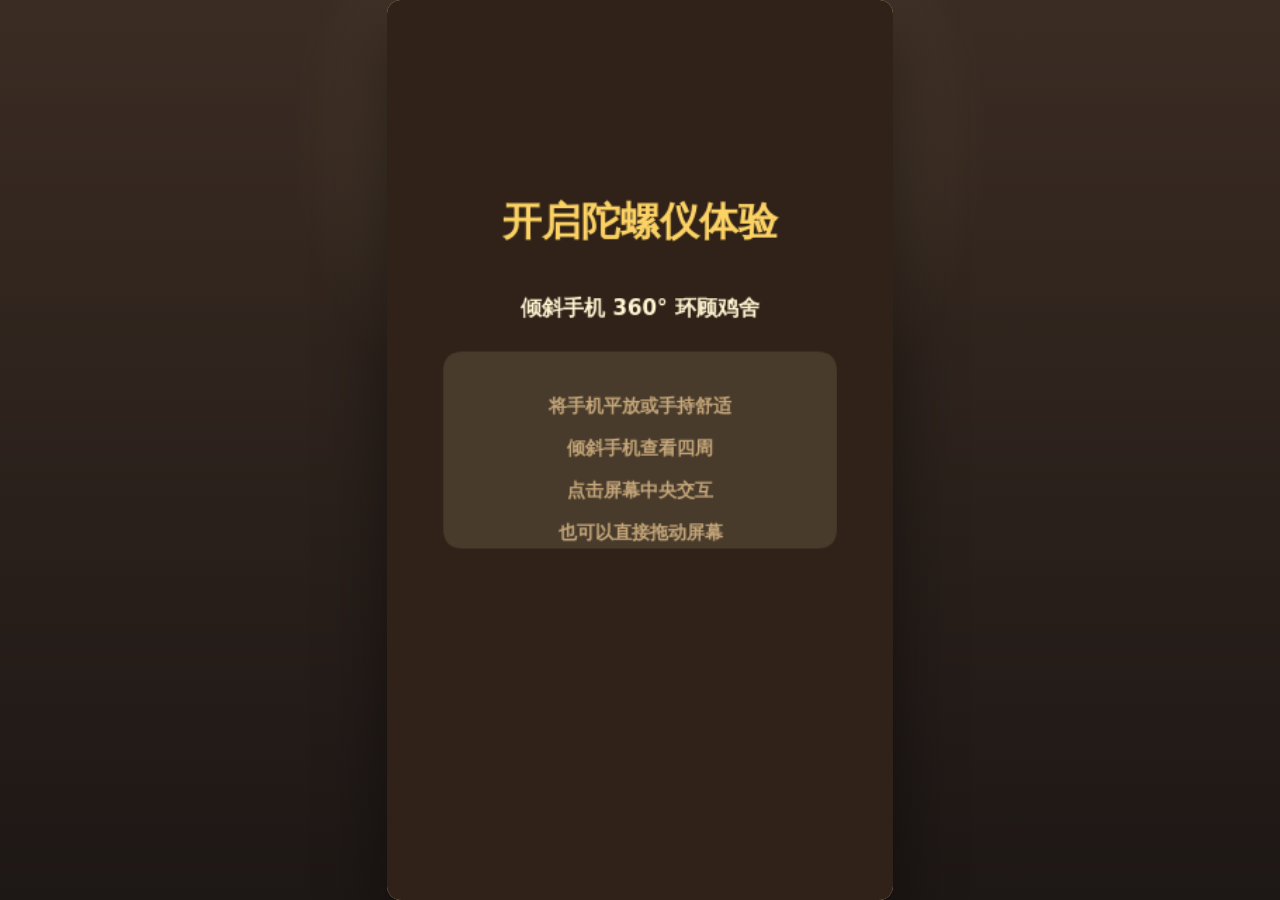
==== commit 9be324bb: "docs: remove obsolete GAME_MECHANICS.md and add updated version to Tidegrain_Bay documentation" ====
--- a/scenes/暖穗鸡舍/index.html
+++ b/scenes/暖穗鸡舍/index.html
@@ -4,43 +4,7 @@
   <meta charset="utf-8">
   <meta name="viewport" content="width=device-width, initial-scale=1, maximum-scale=1, user-scalable=no, viewport-fit=cover">
   <title>晨光小鸡舍</title>
-  <style>
-    * { box-sizing: border-box; }
-    html, body {
-      margin: 0;
-      width: 100%;
-      height: 100%;
-      overflow: hidden;
-      background: #2e241d;
-      color: #fff7df;
-      font-family: system-ui, -apple-system, BlinkMacSystemFont, "Segoe UI", sans-serif;
-      touch-action: none;
-      user-select: none;
-    }
-    #wrap {
-      width: 100vw;
-      height: 100vh;
-      display: grid;
-      place-items: center;
-      background:
-        radial-gradient(circle at 50% 15%, rgba(255, 230, 162, .2), transparent 35%),
-        linear-gradient(180deg, #3b2c23, #1d1715);
-    }
-    canvas {
-      display: block;
-      width: min(100vw, calc(100vh * 9 / 16));
-      height: min(100vh, calc(100vw * 16 / 9));
-      max-width: 100vw;
-      max-height: 100vh;
-      background: #f5d08f;
-      border-radius: 14px;
-      box-shadow: 0 22px 70px rgba(0, 0, 0, .45);
-      touch-action: none;
-    }
-    @media (max-width: 520px) {
-      canvas { border-radius: 0; }
-    }
-  </style>
+  <link rel="stylesheet" href="css/style.css">
 </head>
 <body>
   <div id="wrap">
@@ -48,1349 +12,22 @@
   </div>
 
   <script>
-  (() => {
-    "use strict";
-
-    const Config = {
-      version: "v1.0",
-      W: 360,
-      H: 640,
-      fov: 100,
-      pitchScale: 4.8,
-      yawSmoothing: 0.1,
-      pitchSmoothing: 0.1,
-      gameSeconds: 90,
-      errorText: "哎呀，出错了，请重启试试吧~",
-      tasks: { hay: 3, pets: 3, eggs: 2 },
-      storageKey: "morning-coop-save-v1",
-      pitchRange: 55
-    };
-
-    const canvas = document.getElementById("gameCanvas");
-    const ctx = canvas.getContext("2d");
-
-    const State = {
-      screen: "boot",
-      sensorMode: "drag",
-      desktopSim: false,
-      sensorReady: false,
-      permissionAsked: false,
-      needsCalibration: false,
-      holding: null,
-      hayLeft: 3,
-      feedPlaced: 0,
-      eggsCollected: 0,
-      petsDone: 0,
-      timeLeft: Config.gameSeconds,
-      lastTime: 0,
-      hoverId: null,
-      lastFedId: null,
-      toast: "",
-      toastTimer: 0,
-      resultTitle: "",
-      resultBody: "",
-      resultGrade: "",
-      clearTime: 0,
-      collectedEggs: [],
-      sessionFriendshipGain: {},
-      milestones: {},
-      ended: false,
-      drag: { active: false, moved: false, canPan: false, x: 0, y: 0, yaw: 0, pitch: 0 },
-      orientation: { alpha: 0, beta: 0, gamma: 0, has: false },
-      calibration: { alpha: 0, beta: 70 },
-      targetLook: { yaw: 0, pitch: 0 },
-      look: { yaw: 0, pitch: 0 },
-      particles: [],
-      floaters: [],
-      save: { days: 0, eggs: 0, bestClear: 0, perfectDays: 0, friendship: {}, eggQuality: { normal: 0, silver: 0, gold: 0, rare: 0 }, coins: 0, hayStorage: 10, heatLamp: false },
-      objects: []
-    };
-
-    const Assets = {
-      loaded: false,
-      imgs: {},
-      frames: {
-        idle: ["idle_011", "idle_012"],
-        happy: ["happy_017","happy_018","happy_019","happy_020","happy_021","happy_022","happy_023","happy_024","happy_025","happy_026","happy_027","happy_028","happy_029","happy_030","happy_031","happy_032","happy_033","happy_034","happy_035","happy_036","happy_037","happy_038","happy_039"],
-        peck: ["peck_040","peck_041","peck_042","peck_043","peck_044","peck_045","peck_046","peck_047","peck_048","peck_049","peck_050","peck_051","peck_052","peck_053","peck_054","peck_055","peck_056","peck_057","peck_058","peck_059","peck_060","peck_061","peck_062","peck_063"],
-        dir: ["方向图_000","方向图_001","方向图_002","方向图_003","方向图_004","方向图_005"]
-      },
-      load() {
-        const list = [
-          "chicken_white", "chicken_brown", "chicken_yellow",
-          "egg_normal", "egg_silver", "egg_gold", "egg_rare",
-          "hopper", "trough_empty", "trough_filled"
-        ];
-        Object.values(Assets.frames).forEach(arr => arr.forEach(name => list.push(`小鸡状态图/${name}`)));
-        let count = 0;
-        return new Promise(resolve => {
-          list.forEach(name => {
-            const img = new Image();
-            img.onload = () => {
-              count++;
-              if (count === list.length) {
-                Assets.loaded = true;
-                resolve();
-              }
-            };
-            img.onerror = () => {
-              console.warn(`Failed to load ${name}`);
-              count++;
-              if (count === list.length) {
-                Assets.loaded = true;
-                resolve();
-              }
-            };
-            img.src = `assets/${name}.png`;
-            Assets.imgs[name] = img;
-          });
-        });
-      }
-    };
-
-    const Audio = {
-      ctx: null,
-      ensure() {
-        if (!this.ctx) {
-          const AC = window.AudioContext || window.webkitAudioContext;
-          if (AC) this.ctx = new AC();
-        }
-        if (this.ctx && this.ctx.state === "suspended") this.ctx.resume();
-      },
-      beep(type) {
-        try {
-          this.ensure();
-          if (!this.ctx) return;
-          const now = this.ctx.currentTime;
-          const osc = this.ctx.createOscillator();
-          const gain = this.ctx.createGain();
-          const map = {
-            hay: [360, 0.07, "triangle"],
-            place: [260, 0.09, "sine"],
-            pet: [620, 0.12, "sine"],
-            egg: [780, 0.08, "triangle"],
-            miss: [150, 0.04, "sawtooth"],
-            win: [520, 0.22, "sine"]
-          };
-          const [freq, dur, wave] = map[type] || map.miss;
-          osc.type = wave;
-          osc.frequency.setValueAtTime(freq, now);
-          if (type === "win") osc.frequency.exponentialRampToValueAtTime(880, now + dur);
-          gain.gain.setValueAtTime(0.0001, now);
-          gain.gain.exponentialRampToValueAtTime(0.08, now + 0.01);
-          gain.gain.exponentialRampToValueAtTime(0.0001, now + dur);
-          osc.connect(gain);
-          gain.connect(this.ctx.destination);
-          osc.start(now);
-          osc.stop(now + dur + 0.02);
-        } catch (_) {}
-      }
-    };
-
-    function clamp(v, min, max) { return Math.max(min, Math.min(max, v)); }
-    function normDeg(v) {
-      let n = ((v + 180) % 360 + 360) % 360 - 180;
-      return n === -180 ? 180 : n;
-    }
-    function angleDistance(a, b) { return Math.abs(normDeg(a - b)); }
-    function vibrate(pattern) {
-      try { if (navigator.vibrate) navigator.vibrate(pattern); } catch (_) {}
-    }
-    function safeText(text, x, y, size = 16, color = "#fff7df", align = "center") {
-      ctx.save();
-      ctx.fillStyle = color;
-      ctx.font = `700 ${size}px system-ui, sans-serif`;
-      ctx.textAlign = align;
-      ctx.textBaseline = "middle";
-      ctx.fillText(text, x, y);
-      ctx.restore();
-    }
-
-    function loadSave() {
-      try {
-        const raw = localStorage.getItem(Config.storageKey);
-        if (raw) {
-          const parsed = JSON.parse(raw);
-          State.save = Object.assign(State.save, parsed);
-          State.save.bestClear = parsed.bestClear || 0;
-          State.save.perfectDays = parsed.perfectDays || 0;
-          State.save.friendship = Object.assign({}, State.save.friendship || {}, parsed.friendship || {});
-          State.save.eggQuality = Object.assign({ normal: 0, silver: 0, gold: 0, rare: 0 }, parsed.eggQuality || {});
-          State.save.coins = parsed.coins || 0;
-          State.save.hayStorage = parsed.hayStorage !== undefined ? parsed.hayStorage : 10;
-          State.save.heatLamp = parsed.heatLamp || false;
-        }
-      } catch (_) {}
-    }
-    function saveGame() {
-      try { localStorage.setItem(Config.storageKey, JSON.stringify(State.save)); } catch (_) {}
-    }
-
-    function getFriendship(id) {
-      return clamp(State.save.friendship[id] || 0, 0, 1000);
-    }
-
-    function heartsFromFriendship(value) {
-      return clamp(Math.floor(value / 200), 0, 5);
-    }
-
-    function getEggQuality() {
-      const ids = ["chickA", "chickB", "chickC"];
-      const avg = ids.reduce((sum, id) => sum + getFriendship(id), 0) / ids.length;
-      const bonus = State.save.heatLamp ? 300 : 0;
-      if (avg + bonus >= 900) return { key: "rare", label: "稀有蛋", color: "#d8b4ff", sparkle: "#f3ddff" };
-      if (avg + bonus >= 600) return { key: "gold", label: "金星蛋", color: "#ffe07a", sparkle: "#fff3a8" };
-      if (avg + bonus >= 200) return { key: "silver", label: "银星蛋", color: "#e7edf4", sparkle: "#ffffff" };
-      return { key: "normal", label: "普通蛋", color: "#fff4d2", sparkle: "#ffffff" };
-    }
-
-    function resetObjects() {
-      State.objects = [
-        { id: "hopper", type: "hopper", label: "干草料斗", action: "拿干草", yaw: -58, pitch: -4, angle: 13, state: "ready" },
-        { id: "trough1", type: "trough", label: "食槽 1", action: "放干草", yaw: 4, pitch: -18, angle: 13, state: "empty" },
-        { id: "trough2", type: "trough", label: "食槽 2", action: "放干草", yaw: 24, pitch: -18, angle: 13, state: "empty" },
-        { id: "trough3", type: "trough", label: "食槽 3", action: "放干草", yaw: 44, pitch: -18, angle: 13, state: "empty" },
-        { id: "chickA", type: "chicken", label: "米粒", action: "摸摸", yaw: -24, baseYaw: -24, pitch: -24, angle: 17, state: "idle", color: "#fff6d7", pet: false, bob: 0, wander: 0, animState: "idle", animFrame: 0, animTimer: 0, dirFrame: 0 },
-        { id: "chickB", type: "chicken", label: "栗栗", action: "摸摸", yaw: 64, baseYaw: 64, pitch: -22, angle: 17, state: "idle", color: "#c98242", pet: false, bob: 1.7, wander: 1.2, animState: "idle", animFrame: 0, animTimer: 0, dirFrame: 0 },
-        { id: "chickC", type: "chicken", label: "小葵", action: "摸摸", yaw: -84, baseYaw: -84, pitch: -25, angle: 17, state: "idle", color: "#ffd85e", pet: false, bob: 3.1, wander: 2.4, animState: "idle", animFrame: 0, animTimer: 0, dirFrame: 0 },
-        { id: "egg1", type: "egg", label: getEggQuality().label, action: "拾取", yaw: -42, pitch: -36, angle: 15, state: "onGround", quality: getEggQuality() },
-        { id: "egg2", type: "egg", label: getEggQuality().label, action: "拾取", yaw: 88, pitch: -35, angle: 15, state: "onGround", quality: getEggQuality() }
-      ];
-    }
-
-    function startGame() {
-      Audio.ensure();
-      resetObjects();
-      State.screen = "playing";
-      State.holding = null;
-      State.hayLeft = Config.tasks.hay;
-      State.feedPlaced = 0;
-      State.lastFedId = null;
-      State.eggsCollected = 0;
-      State.petsDone = 0;
-      State.timeLeft = Config.gameSeconds;
-      State.resultTitle = "";
-      State.resultBody = "";
-      State.resultGrade = "";
-      State.clearTime = 0;
-      State.collectedEggs = [];
-      State.sessionFriendshipGain = {};
-      State.milestones = {};
-      State.sessionCoins = 0;
-      State.ended = false;
-      State.toast = "转动手机，也可按住画面拖动视角";
-      State.toastTimer = 2.2;
-      State.particles.length = 0;
-      State.floaters.length = 0;
-    }
-
-    async function requestMotionAndStart() {
-      try {
-        Audio.ensure();
-        State.permissionAsked = true;
-        const DOE = window.DeviceOrientationEvent;
-        if (DOE && typeof DOE.requestPermission === "function") {
-          const res = await DOE.requestPermission();
-          if (res === "granted") {
-            State.sensorMode = "gyro";
-            State.sensorReady = true;
-          } else {
-            State.sensorMode = "drag";
-            State.toast = "已切换为拖动视角";
-            State.toastTimer = 2;
-          }
-        } else if (DOE) {
-          State.sensorMode = "gyro";
-          State.sensorReady = true;
-        } else {
-          State.sensorMode = "drag";
-          State.desktopSim = true;
-        }
-        State.screen = "calibrate";
-      } catch (_) {
-        State.sensorMode = "drag";
-        State.desktopSim = true;
-        State.screen = "calibrate";
-      }
-    }
-
-    function calibrate() {
-      State.calibration.alpha = State.orientation.has ? State.orientation.alpha : 0;
-      State.calibration.beta = State.orientation.has ? State.orientation.beta : 70;
-      State.drag.yaw = 0;
-      State.drag.pitch = 0;
-      State.targetLook.yaw = 0;
-      State.targetLook.pitch = 0;
-      State.look.yaw = 0;
-      State.look.pitch = 0;
-    }
-
-    function endGame(auto) {
-      if (State.ended) return;
-      State.ended = true;
-      const completed = State.feedPlaced + State.petsDone + State.eggsCollected;
-      const perfect = completed >= 8;
-      State.clearTime = Math.max(0, Math.round(Config.gameSeconds - State.timeLeft));
-      State.resultGrade = getResultGrade(completed, State.timeLeft);
-      State.screen = "nextday";
-      State.save.days += 1;
-      State.save.eggs += State.eggsCollected;
-      if (perfect) {
-        State.save.perfectDays = (State.save.perfectDays || 0) + 1;
-        if (!State.save.bestClear || State.clearTime < State.save.bestClear) State.save.bestClear = State.clearTime;
-      }
-      for (const egg of State.collectedEggs) {
-        State.save.eggQuality[egg.key] = (State.save.eggQuality[egg.key] || 0) + 1;
-      }
-      for (const o of State.objects) {
-        let gain = 0;
-        if (o.type === "chicken" && o.pet) {
-          gain += 15;
-        }
-        if (o.type === "chicken" && State.feedPlaced >= Config.tasks.hay) {
-          gain += 8;
-        }
-        if (o.type === "chicken" && completed >= 8) {
-          gain += 5;
-        }
-        if (o.type === "chicken" && gain > 0) {
-          State.save.friendship[o.id] = clamp((State.save.friendship[o.id] || 0) + gain, 0, 1000);
-          State.sessionFriendshipGain[o.id] = gain;
-        }
-      }
-      const priceMap = { normal: 10, silver: 20, gold: 50, rare: 100 };
-      State.sessionCoins = 0;
-      for (const egg of State.collectedEggs) {
-        State.sessionCoins += priceMap[egg.key] || 10;
-      }
-      State.save.coins += State.sessionCoins;
-      saveGame();
-      if (perfect) {
-        State.resultTitle = "今天的小鸡都吃饱啦";
-        State.resultBody = `评分 ${State.resultGrade} · 用时 ${State.clearTime}s · 赚取 ${State.sessionCoins} 金币`;
-        Audio.beep("win");
-      } else if (auto) {
-        State.resultTitle = "还有小鸡在等你";
-        State.resultBody = `评分 ${State.resultGrade} · 完成度 ${completed}/8 · 赚取 ${State.sessionCoins} 金币`;
-      } else {
-        State.resultTitle = "今日照料暂停";
-        State.resultBody = `评分 ${State.resultGrade} · 完成度 ${completed}/8 · 赚取 ${State.sessionCoins} 金币`;
-      }
-    }
-
-    function getResultGrade(completed, timeLeft) {
-      if (completed >= 8 && timeLeft >= 35) return "S";
-      if (completed >= 8) return "A";
-      if (completed >= 6) return "B";
-      if (completed >= 3) return "C";
-      return "D";
-    }
-
-    function formatEggSummary() {
-      if (!State.collectedEggs.length) return "0/2";
-      const counts = {};
-      for (const egg of State.collectedEggs) counts[egg.label] = (counts[egg.label] || 0) + 1;
-      return Object.entries(counts).map(([label, count]) => `${label}x${count}`).join("、");
-    }
-
-    function onOrientation(e) {
-      State.orientation.alpha = e.alpha || 0;
-      State.orientation.beta = e.beta || 0;
-      State.orientation.gamma = e.gamma || 0;
-      State.orientation.has = true;
-      if (State.sensorReady) State.sensorMode = "gyro";
-    }
-
-    function updateLook() {
-      if (State.sensorMode === "gyro" && State.orientation.has && !State.desktopSim) {
-        State.targetLook.yaw = normDeg(State.orientation.alpha - State.calibration.alpha + State.drag.yaw);
-        State.targetLook.pitch = clamp((State.orientation.beta - State.calibration.beta) * 0.7 + State.drag.pitch, -Config.pitchRange, Config.pitchRange);
-      } else {
-        State.targetLook.yaw = normDeg(State.drag.yaw);
-        State.targetLook.pitch = clamp(State.drag.pitch, -Config.pitchRange, Config.pitchRange);
-      }
-      State.look.yaw = normDeg(State.look.yaw + normDeg(State.targetLook.yaw - State.look.yaw) * Config.yawSmoothing);
-      State.look.pitch += (State.targetLook.pitch - State.look.pitch) * Config.pitchSmoothing;
-    }
-
-    function project(obj) {
-      const dx = normDeg(obj.yaw - State.look.yaw);
-      if (Math.abs(dx) > Config.fov / 2 + 20) return null;
-      const x = Config.W / 2 + (dx / (Config.fov / 2)) * (Config.W / 2);
-      const y = 330 - (obj.pitch - State.look.pitch) * Config.pitchScale;
-      const scale = clamp(1 - Math.abs(dx) / 130, 0.55, 1.15);
-      return { x, y, scale, dx };
-    }
-
-    function findHover() {
-      let best = null;
-      let bestScore = Infinity;
-      for (const obj of State.objects) {
-        if ((obj.type === "egg" && obj.state === "collected") || (obj.type === "trough" && obj.state === "filled")) continue;
-        const dy = Math.abs(obj.pitch - State.look.pitch);
-        const dist = Math.hypot(angleDistance(obj.yaw, State.look.yaw), dy * 1.4);
-        if (dist < obj.angle && dist < bestScore) {
-          best = obj;
-          bestScore = dist;
-        }
-      }
-      State.hoverId = best ? best.id : null;
-      return best;
-    }
-
-    function getNextObjective() {
-      if (State.holding !== "hay" && State.feedPlaced < Config.tasks.hay && State.hayLeft > 0) {
-        const hopper = State.objects.find(o => o.type === "hopper");
-        return hopper ? { obj: hopper, text: "先看向料斗，拿一束干草" } : null;
-      }
-      if (State.holding === "hay") {
-        const trough = State.objects.find(o => o.type === "trough" && o.state === "empty");
-        return trough ? { obj: trough, text: "看向空食槽，把干草放好" } : null;
-      }
-      const chicken = State.objects.find(o => o.type === "chicken" && !o.pet);
-      if (chicken) return { obj: chicken, text: `找到 ${chicken.label}，轻轻摸摸它` };
-      const egg = State.objects.find(o => o.type === "egg" && o.state !== "collected");
-      if (egg) return { obj: egg, text: "地上还有鸡蛋可以拾取" };
-      return null;
-    }
-
-    function findObjectAtScreen(tx, ty) {
-      let best = null;
-      let bestDist = Infinity;
-      const tapRadius = 36;
-      for (const obj of State.objects) {
-        if ((obj.type === "egg" && obj.state === "collected") || (obj.type === "trough" && obj.state === "filled")) continue;
-        const p = project(obj);
-        if (!p) continue;
-        const dist = Math.hypot(p.x - tx, p.y - ty);
-        if (dist < tapRadius && dist < bestDist) {
-          best = obj;
-          bestDist = dist;
-        }
-      }
-      return best;
-    }
-
-    function interact(tx, ty) {
-      if (State.screen !== "playing") return;
-      const obj = findObjectAtScreen(tx, ty);
-      if (!obj) {
-        Audio.beep("miss");
-        return;
-      }
-      if (obj.type === "hopper") {
-        if (State.holding === "hay") {
-          State.toast = "手里已经有干草了";
-          State.toastTimer = 1;
-          return;
-        }
-        if (State.save.hayStorage <= 0) {
-          State.toast = "干草耗尽，请去商店购买";
-          State.toastTimer = 1.5;
-          return;
-        }
-        State.save.hayStorage -= 1;
-        State.holding = "hay";
-        addFloater("手持干草", tx, ty - 20, "#ffe9a8");
-        Audio.beep("hay");
-        vibrate(25);
-      } else if (obj.type === "trough") {
-        if (State.holding !== "hay") {
-          State.toast = "先去料斗拿干草";
-          State.toastTimer = 1.2;
-          Audio.beep("miss");
-          return;
-        }
-        obj.state = "filled";
-        obj.filledAt = performance.now();
-        State.holding = null;
-        State.feedPlaced += 1;
-        State.lastFedId = obj.id;
-        State.toast = "干草放好啦";
-        State.toastTimer = 1;
-        Audio.beep("place");
-        vibrate(35);
-        nudgeChickenToEat();
-        sparkle(tx, ty - 8);
-        checkMilestones();
-      } else if (obj.type === "chicken") {
-        if (!obj.pet) {
-          obj.pet = true;
-          obj.state = "happy";
-          obj.happyTimer = 4.5;
-          State.petsDone += 1;
-          checkMilestones();
-          burstHearts(tx, ty - 36, obj.color);
-          addFloater("+好感", tx, ty - 64, "#ff7aa8");
-          Audio.beep("pet");
-          vibrate([20, 20, 30]);
-        } else {
-          State.toast = `${obj.label} 已经被摸摸过啦`;
-          State.toastTimer = 1.1;
-          Audio.beep("hay");
-        }
-      } else if (obj.type === "egg") {
-        obj.state = "collected";
-        State.eggsCollected += 1;
-        State.collectedEggs.push(obj.quality);
-        checkMilestones();
-        addFloater(`+1 ${obj.quality.label}`, tx, ty - 28, obj.quality.sparkle);
-        sparkle(tx, ty);
-        Audio.beep("egg");
-        vibrate(25);
-      }
-      if (State.feedPlaced >= 3 && State.petsDone >= 3 && State.eggsCollected >= 2) {
-        setTimeout(() => endGame(false), 550);
-      }
-    }
-
-    function checkMilestones() {
-      const marks = [
-        ["fed", State.feedPlaced >= Config.tasks.hay, "三格食槽都放好啦"],
-        ["pet", State.petsDone >= Config.tasks.pets, "三只小鸡都开心啦"],
-        ["egg", State.eggsCollected >= Config.tasks.eggs, "今天的鸡蛋收齐啦"]
-      ];
-      for (const [key, done, text] of marks) {
-        if (done && !State.milestones[key]) {
-          State.milestones[key] = true;
-          State.toast = text;
-          State.toastTimer = 1.6;
-          sparkle(Config.W / 2, 210);
-          return;
-        }
-      }
-    }
-
-    function nudgeChickenToEat() {
-      const hungry = State.objects
-        .filter(o => o.type === "chicken" && o.state !== "happy")
-        .sort((a, b) => Math.abs(normDeg(a.yaw - State.look.yaw)) - Math.abs(normDeg(b.yaw - State.look.yaw)));
-      const chick = hungry[0];
-      if (chick) {
-        chick.state = "eat";
-        chick.eatTimer = 3.8;
-        State.toast = `${chick.label} 听见干草声，跑去吃饭啦`;
-        State.toastTimer = 1.8;
-      }
-    }
-
-    function burstHearts(x, y) {
-      for (let i = 0; i < 10; i++) {
-        State.particles.push({
-          type: "heart",
-          x, y,
-          vx: (Math.random() - 0.5) * 55,
-          vy: -40 - Math.random() * 45,
-          life: 0.85 + Math.random() * 0.35,
-          max: 1.2,
-          size: 8 + Math.random() * 7
-        });
-      }
-    }
-    function sparkle(x, y) {
-      for (let i = 0; i < 12; i++) {
-        State.particles.push({
-          type: "spark",
-          x, y,
-          vx: (Math.random() - 0.5) * 85,
-          vy: (Math.random() - 0.7) * 80,
-          life: 0.55,
-          max: 0.55,
-          size: 3 + Math.random() * 4
-        });
-      }
-    }
-    function addFloater(text, x, y, color) {
-      State.floaters.push({ text, x, y, color, life: 1.1, max: 1.1 });
-    }
-
-    function update(dt) {
-      updateLook();
-      if (State.screen === "playing") {
-        State.timeLeft -= dt;
-        if (State.timeLeft <= 0) {
-          State.timeLeft = 0;
-          endGame(true);
-        }
-        for (const o of State.objects) {
-          if (o.type === "chicken") {
-            o.bob += dt * 3;
-            o.wander += dt;
-            const fpsMap = { idle: 1.5, happy: 8, peck: 10, dir: 4 };
-            const fps = fpsMap[o.animState] || 4;
-            o.animTimer += dt;
-            const interval = 1 / fps;
-            if (o.animTimer >= interval) {
-              o.animTimer -= interval;
-              const frames = Assets.frames[o.animState] || Assets.frames.idle;
-              o.animFrame = (o.animFrame + 1) % frames.length;
-            }
-            o.dirFrame = Math.floor((Math.sin(o.wander * 0.5) + 1) * 3) % 6;
-            if (o.state === "eat") {
-              o.eatTimer = Math.max(0, (o.eatTimer || 0) - dt);
-              o.animState = "peck";
-              if (o.eatTimer <= 0) {
-                o.state = o.pet ? "happy" : "idle";
-                o.animState = o.state;
-                o.animFrame = 0;
-                o.animTimer = 0;
-              }
-            } else if (o.state === "happy") {
-              o.happyTimer = Math.max(0, (o.happyTimer || 0) - dt);
-              o.animState = "happy";
-              if (o.happyTimer <= 0) {
-                o.state = "idle";
-                o.animState = "idle";
-                o.animFrame = 0;
-                o.animTimer = 0;
-              }
-            } else if (o.animState !== "peck") {
-              o.animState = "idle";
-            }
-            if (o.state === "happy" && Math.random() < dt * 0.55) {
-              const p = project(o);
-              if (p) burstHearts(p.x, p.y - 35);
-            }
-          }
-        }
-      }
-      for (let i = State.particles.length - 1; i >= 0; i--) {
-        const p = State.particles[i];
-        p.life -= dt;
-        p.x += p.vx * dt;
-        p.y += p.vy * dt;
-        p.vy += 45 * dt;
-        if (p.life <= 0) State.particles.splice(i, 1);
-      }
-      for (let i = State.floaters.length - 1; i >= 0; i--) {
-        const f = State.floaters[i];
-        f.life -= dt;
-        f.y -= 24 * dt;
-        if (f.life <= 0) State.floaters.splice(i, 1);
-      }
-      if (State.toastTimer > 0) State.toastTimer -= dt;
-    }
-
-    
-    function drawBackground() {
-      const w = Config.W, h = Config.H;
-      // Wall Planks
-      ctx.fillStyle = "#5c3a21";
-      ctx.fillRect(0, 0, w, 385);
-      for (let y = 0; y < 385; y += 40) {
-        ctx.fillStyle = (y / 40) % 2 === 0 ? "#644127" : "#55351e";
-        ctx.fillRect(0, y, w, 38);
-        ctx.fillStyle = "rgba(0,0,0,0.1)";
-        ctx.fillRect(0, y+38, w, 2);
-      }
-      
-      // Light ray
-      const sunX = w * 0.5 - normDeg(State.look.yaw) * 1.2;
-      ctx.save();
-      ctx.globalAlpha = 0.28;
-      ctx.fillStyle = "#fff0b7";
-      ctx.beginPath();
-      ctx.moveTo(sunX - 36, 120);
-      ctx.lineTo(sunX + 46, 120);
-      ctx.lineTo(sunX + 180, h);
-      ctx.lineTo(sunX - 160, h);
-      ctx.closePath();
-      ctx.fill();
-      ctx.restore();
-
-      // Window and props
-      drawWindow(180 - normDeg(State.look.yaw - 4) * 1.1, 106);
-      drawWallProp(-110, "草捆");
-      drawWallProp(118, "木桶");
-
-      // Floor
-      ctx.fillStyle = "#70462e";
-      ctx.fillRect(0, 385, w, h - 385);
-      // Hay spread on floor
-      for (let y = 398; y < h; y += 20) {
-        ctx.strokeStyle = "rgba(180, 140, 60, .4)";
-        ctx.lineWidth = 3;
-        ctx.beginPath();
-        ctx.moveTo(0, y);
-        ctx.lineTo(w, y + Math.sin(y) * 12);
-        ctx.stroke();
-      }
-    }
-
-
-    function drawWindow(x, y) {
-      ctx.save();
-      ctx.translate(x, y);
-      ctx.fillStyle = "#7b4a2b";
-      roundRect(-46, -34, 92, 68, 8, true);
-      ctx.fillStyle = "#ffe2a0";
-      roundRect(-34, -24, 68, 48, 4, true);
-      ctx.strokeStyle = "#9b6337";
-      ctx.lineWidth = 5;
-      ctx.beginPath();
-      ctx.moveTo(0, -24); ctx.lineTo(0, 24);
-      ctx.moveTo(-34, 0); ctx.lineTo(34, 0);
-      ctx.stroke();
-      ctx.restore();
-    }
-
-    function drawWallProp(yaw, label) {
-      const dx = normDeg(yaw - State.look.yaw);
-      if (Math.abs(dx) > 90) return;
-      const x = Config.W / 2 + dx * 2.0;
-      ctx.save();
-      ctx.globalAlpha = 0.45;
-      ctx.fillStyle = label === "草捆" ? "#c39142" : "#6f3f27";
-      roundRect(x - 26, 292, 52, 44, 10, true);
-      ctx.restore();
-    }
-
-    function drawObjects() {
-      const ordered = State.objects.map(o => ({ o, p: project(o) })).filter(v => v.p);
-      ordered.sort((a, b) => a.p.y - b.p.y);
-      for (const { o, p } of ordered) {
-        const hover = State.hoverId === o.id;
-        ctx.save();
-        ctx.translate(p.x, p.y);
-        ctx.scale(p.scale, p.scale);
-        if (hover) drawGlow(o);
-        if (o.type === "hopper") drawHopper(o);
-        if (o.type === "trough") drawTrough(o);
-        if (o.type === "chicken") drawChicken(o);
-        if (o.type === "egg") drawEgg(o);
-        if (hover) drawObjectLabel(o);
-        ctx.restore();
-      }
-    }
-
-    function drawGlow(o) {
-      ctx.save();
-      ctx.globalAlpha = 0.5 + Math.sin(performance.now() * 0.008) * 0.15;
-      ctx.fillStyle = "#fff2a6";
-      const r = o.type === "chicken" ? 34 : 28;
-      ctx.beginPath();
-      ctx.ellipse(0, 2, r, r * 0.75, 0, 0, Math.PI * 2);
-      ctx.fill();
-      ctx.restore();
-    }
-
-    function drawHopper() {
-      if (Assets.loaded && Assets.imgs.hopper) {
-        ctx.drawImage(Assets.imgs.hopper, -32, -48, 64, 64);
-      } else {
-        ctx.fillStyle = "#6d4328";
-        roundRect(-28, -24, 56, 48, 7, true);
-        ctx.fillStyle = "#4b2d1e";
-        ctx.fillRect(-22, -2, 44, 8);
-      }
-    }
-
-    function drawTrough(o) {
-      if (Assets.loaded) {
-        const img = o.state === "filled" ? Assets.imgs.trough_filled : Assets.imgs.trough_empty;
-        if (img) ctx.drawImage(img, -36, -24, 72, 48);
-      } else {
-        ctx.fillStyle = "#75462b";
-        roundRect(-33, -12, 66, 24, 7, true);
-        ctx.fillStyle = "#4d2d1f";
-        roundRect(-27, -7, 54, 12, 5, true);
-      }
-      if (o.state === "filled" && State.lastFedId === o.id && performance.now() - (o.filledAt || 0) < 1200) {
-        ctx.save();
-        ctx.globalAlpha = 0.45 + Math.sin(performance.now() * 0.02) * 0.15;
-        ctx.strokeStyle = "#fff0a7";
-        ctx.lineWidth = 3;
-        ctx.beginPath();
-        ctx.ellipse(0, -5, 40, 22, 0, 0, Math.PI * 2);
-        ctx.stroke();
-        ctx.restore();
-      }
-    }
-
-    function drawChicken(o) {
-      const hop = Math.sin(o.bob) * (o.state === "happy" ? 4 : 1.5);
-      ctx.translate(0, hop);
-
-      ctx.fillStyle = "rgba(55, 25, 15, .18)";
-      ctx.beginPath();
-      ctx.ellipse(0, 24, 28, 8, 0, 0, Math.PI * 2);
-      ctx.fill();
-
-      let frameKey;
-      if (o.animState === "idle") {
-        frameKey = Assets.frames.dir[o.dirFrame];
-      } else {
-        frameKey = Assets.frames[o.animState]?.[o.animFrame];
-      }
-      if (Assets.loaded && frameKey) {
-        const img = Assets.imgs[`小鸡状态图/${frameKey}`];
-        if (img) ctx.drawImage(img, -28, -48, 56, 56);
-      } else if (Assets.loaded && Assets.imgs.chicken_yellow) {
-        ctx.drawImage(Assets.imgs.chicken_yellow, -28, -48, 56, 56);
-      } else {
-        ctx.fillStyle = o.color;
-        ctx.beginPath();
-        ctx.ellipse(0, 0, 22, 24, 0, 0, Math.PI * 2);
-        ctx.fill();
-      }
-
-      if (o.pet) {
-        safeText("♥", -20, -38, 18, "#ff6f9c");
-      }
-      const friendship = getFriendship(o.id);
-      const heartCount = heartsFromFriendship(friendship);
-      if (heartCount > 0) {
-        safeText("♥".repeat(heartCount), 0, 39, 10, "#ff7aa8");
-      }
-      if (o.state === "eat") {
-        ctx.fillStyle = "rgba(255, 236, 164, .92)";
-        roundRect(-30, -61, 60, 21, 8, true);
-        safeText("吃饭中", 0, -50, 11, "#6b4328");
-      }
-    }
-
-    function drawEgg(o) {
-      ctx.fillStyle = "rgba(55, 25, 15, .18)";
-      ctx.beginPath();
-      ctx.ellipse(0, 17, 17, 5, 0, 0, Math.PI * 2);
-      ctx.fill();
-
-      if (Assets.loaded) {
-        const key = o.quality ? o.quality.key : "normal";
-        const img = Assets.imgs[`egg_${key}`];
-        if (img) {
-          ctx.drawImage(img, -18, -24, 36, 36);
-        }
-      } else {
-        ctx.fillStyle = o.quality ? o.quality.color : "#fff4d2";
-        ctx.beginPath();
-        ctx.ellipse(0, 0, 13, 18, 0, 0, Math.PI * 2);
-        ctx.fill();
-      }
-
-      if (o.quality && o.quality.key !== "normal") {
-        safeText("✦", 0, -24, 13, o.quality.sparkle);
-      }
-    }
-
-    function drawObjectLabel(o) {
-      ctx.fillStyle = "rgba(55, 34, 25, .76)";
-      const isChicken = o.type === "chicken";
-      roundRect(isChicken ? -56 : -42, -58, isChicken ? 112 : 84, isChicken ? 36 : 22, 8, true);
-      safeText(o.action, 0, isChicken ? -49 : -47, 12, "#fff5d2");
-      if (isChicken) {
-        const friendship = getFriendship(o.id);
-        safeText(`${o.label} ${heartsFromFriendship(friendship)}/5心`, 0, -33, 10, "#ffe4a8");
-      }
-    }
-
-    function drawHud() {
-      ctx.fillStyle = "rgba(64, 39, 27, .72)";
-      roundRect(10, 10, 340, 58, 12, true);
-      safeText(`干草 ${State.feedPlaced}/3`, 28, 28, 13, "#fff5d2", "left");
-      safeText(`摸摸 ${State.petsDone}/3`, 28, 51, 13, "#fff5d2", "left");
-      safeText(`鸡蛋 ${State.eggsCollected}/2`, 138, 51, 13, "#fff5d2", "left");
-      safeText(`${Math.ceil(State.timeLeft)}s`, 318, 29, 18, State.timeLeft <= 10 ? "#ffb6a1" : "#fff5d2");
-      safeText(Config.version, 316, 53, 11, "#d8b982");
-      drawFeedingPanel();
-      if (State.holding === "hay") {
-        ctx.fillStyle = "rgba(255, 232, 159, .92)";
-        roundRect(250, 575, 92, 38, 12, true);
-        safeText("手持干草", 296, 594, 13, "#6b4328");
-      }
-      const mode = State.sensorMode === "gyro" ? "陀螺仪+拖动" : "拖动";
-      safeText(State.desktopSim ? "电脑测试" : mode, 181, 29, 12, "#ffe6a8");
-
-      drawObjectiveGuide();
-
-      drawButton("居中", 16, 584, 64, 34);
-      drawButton("结束", 90, 584, 64, 34);
-    }
-
-    function drawFeedingPanel() {
-      ctx.save();
-      ctx.fillStyle = "rgba(64, 39, 27, .58)";
-      roundRect(186, 74, 156, 31, 10, true);
-      safeText(`料斗 ${State.hayLeft}`, 213, 89, 12, "#fff1c2");
-      for (let i = 0; i < 3; i++) {
-        const filled = i < State.feedPlaced;
-        ctx.fillStyle = filled ? "#d8ad55" : "rgba(255, 235, 190, .22)";
-        roundRect(254 + i * 24, 81, 17, 16, 5, true);
-        if (filled) {
-          ctx.fillStyle = "#fff0a7";
-          ctx.fillRect(258 + i * 24, 86, 9, 3);
-        }
-      }
-      ctx.restore();
-    }
-
-    function drawObjectiveGuide() {
-      const next = getNextObjective();
-      if (!next || State.hoverId === next.obj.id) return;
-      const obj = next.obj;
-      const delta = normDeg(obj.yaw - State.look.yaw);
-      const offscreen = Math.abs(delta) > Config.fov / 2 - 8;
-      const yDelta = obj.pitch - State.look.pitch;
-
-      ctx.save();
-      ctx.fillStyle = "rgba(64, 39, 27, .68)";
-      roundRect(38, 112, 284, 30, 11, true);
-      safeText(next.text, 180, 127, 12, "#fff1c2");
-
-      if (offscreen) {
-        const left = delta < 0;
-        const x = left ? 28 : 332;
-        const y = 320;
-        ctx.fillStyle = "rgba(255, 232, 159, .92)";
-        ctx.beginPath();
-        if (left) {
-          ctx.moveTo(x - 12, y);
-          ctx.lineTo(x + 10, y - 16);
-          ctx.lineTo(x + 10, y + 16);
-        } else {
-          ctx.moveTo(x + 12, y);
-          ctx.lineTo(x - 10, y - 16);
-          ctx.lineTo(x - 10, y + 16);
-        }
-        ctx.closePath();
-        ctx.fill();
-      } else if (Math.abs(yDelta) > 8) {
-        const x = Config.W / 2 + (delta / (Config.fov / 2)) * (Config.W / 2);
-        const y = yDelta > 0 ? 168 : 486;
-        ctx.fillStyle = "rgba(255, 232, 159, .92)";
-        ctx.beginPath();
-        if (yDelta > 0) {
-          ctx.moveTo(x, y - 13);
-          ctx.lineTo(x - 13, y + 10);
-          ctx.lineTo(x + 13, y + 10);
-        } else {
-          ctx.moveTo(x, y + 13);
-          ctx.lineTo(x - 13, y - 10);
-          ctx.lineTo(x + 13, y - 10);
-        }
-        ctx.closePath();
-        ctx.fill();
-      }
-      ctx.restore();
-    }
-
-    function drawParticles() {
-      for (const p of State.particles) {
-        const alpha = clamp(p.life / p.max, 0, 1);
-        ctx.save();
-        ctx.globalAlpha = alpha;
-        if (p.type === "heart") {
-          safeText("♥", p.x, p.y, p.size, "#ff6f9c");
-        } else {
-          ctx.fillStyle = "#fff3aa";
-          ctx.beginPath();
-          ctx.arc(p.x, p.y, p.size, 0, Math.PI * 2);
-          ctx.fill();
-        }
-        ctx.restore();
-      }
-      for (const f of State.floaters) {
-        ctx.save();
-        ctx.globalAlpha = clamp(f.life / f.max, 0, 1);
-        safeText(f.text, f.x, f.y, 14, f.color);
-        ctx.restore();
-      }
-    }
-
-    function drawToast() {
-      if (State.toastTimer <= 0 || !State.toast) return;
-      ctx.save();
-      ctx.globalAlpha = clamp(State.toastTimer, 0, 1);
-      ctx.fillStyle = "rgba(49, 32, 25, .78)";
-      roundRect(38, 82, 284, 34, 12, true);
-      safeText(State.toast, 180, 99, 13, "#fff5d2");
-      ctx.restore();
-    }
-
-    
-    function drawMenu() {
-      ctx.fillStyle = "rgba(42, 28, 20, .96)";
-      ctx.fillRect(0, 0, Config.W, Config.H);
-      safeText("晨光小鸡舍", Config.W / 2, 110, 32, "#fcd264");
-      safeText("TIDEGRAIN BAY", Config.W / 2, 145, 13, "#ae7b51");
-      safeText(`最高评分: ${State.save.bestClear ? "S" : "-"}  完美天数: ${State.save.perfectDays}`, Config.W / 2, 180, 12, "#705641");
-      safeText(`金币: ${State.save.coins}`, Config.W / 2, 200, 12, "#fcd264");
-
-      ctx.fillStyle = "rgba(255, 235, 190, .1)";
-      roundRect(50, 220, 260, 70, 12, true);
-      safeText("如何获得更好鸡蛋？", Config.W / 2, 242, 13, "#fcd264");
-      safeText("喂食 · 抚摸 · 购买保温灯", Config.W / 2, 264, 11, "#c4a67a");
-      safeText("好感度越高鸡蛋品质越好", Config.W / 2, 282, 11, "#ae7b51");
-
-      drawButton(86, 315, 188, 48, "开始照料", true);
-      drawButton(86, 378, 188, 48, "进入商店", false);
-      drawButton(86, 441, 188, 40, "重新开始", false);
-      drawButton(104, 498, 152, 40, "电脑测试", false);
-    }
-
-    function drawShop() {
-      ctx.fillStyle = "rgba(42, 28, 20, .96)";
-      ctx.fillRect(0, 0, Config.W, Config.H);
-      safeText("小鸡商店", Config.W / 2, 80, 28, "#fcd264");
-      safeText(`当前金币: ${State.save.coins}`, Config.W / 2, 115, 14, "#ffe4a7");
-
-      ctx.fillStyle = "rgba(255, 235, 190, .1)";
-      roundRect(30, 135, 300, 100, 12, true);
-      safeText("鸡蛋商店", Config.W / 2, 158, 14, "#fcd264");
-      const priceNormal = 10, priceSilver = 20, priceGold = 50, priceRare = 100;
-      safeText(`普通蛋:${priceNormal} · 银蛋:${priceSilver} · 金蛋:${priceGold} · 稀有蛋:${priceRare}`, Config.W / 2, 182, 11, "#c4a67a");
-      safeText("鸡蛋可兑换金币，金币可购买干草和保温灯", Config.W / 2, 205, 11, "#ae7b51");
-
-      drawButton(50, 250, 260, 55, `买干草 (+10) - 50金币`, false);
-      safeText(`当前库存: ${State.save.hayStorage}`, Config.W / 2, 318, 12, "#ae7b51");
-
-      drawButton(50, 365, 260, 55, State.save.heatLamp ? "已购买保温灯" : "买保温灯 - 500金币", false);
-      safeText(State.save.heatLamp ? "小鸡们现在很暖和" : "保温灯 +300 好感度加成", Config.W / 2, 435, 12, "#ae7b51");
-
-      drawButton(104, 490, 152, 40, "返回", false);
-    }
-
-    function drawBoot() {
-      ctx.fillStyle = "#2e241d";
-      ctx.fillRect(0, 0, Config.W, Config.H);
-      const pulse = 0.92 + Math.sin(performance.now() * 0.003) * 0.08;
-      ctx.save();
-      ctx.globalAlpha = pulse;
-      safeText("晨光小鸡舍", Config.W / 2, 260, 32, "#fcd264");
-      ctx.restore();
-      safeText("TIDEGRAIN BAY", Config.W / 2, 300, 13, "#ae7b51");
-      const dots = ".".repeat(Math.floor(performance.now() / 500) % 4);
-      safeText(`加载中${dots}`, Config.W / 2, 380, 14, "#8a6042");
-      if (Assets.loaded && State.screen === "boot") {
-        setTimeout(() => { State.screen = "permission"; }, 400);
-      }
-    }
-
-    function drawPermission() {
-      ctx.fillStyle = "rgba(42, 28, 20, .97)";
-      ctx.fillRect(0, 0, Config.W, Config.H);
-      safeText("开启陀螺仪体验", Config.W / 2, 160, 28, "#fcd264");
-      safeText("倾斜手机 360° 环顾鸡舍", Config.W / 2, 220, 15, "#fff5d2");
-      ctx.fillStyle = "rgba(255, 235, 190, .12)";
-      roundRect(40, 250, 280, 140, 14, true);
-      safeText("将手机平放或手持舒适", Config.W / 2, 290, 13, "#c4a67a");
-      safeText("倾斜手机查看四周", Config.W / 2, 320, 13, "#c4a67a");
-      safeText("点击屏幕中央交互", Config.W / 2, 350, 13, "#c4a67a");
-      safeText("也可以直接拖动屏幕", Config.W / 2, 380, 13, "#c4a67a");
-      drawButton(86, 430, 188, 52, "开启游戏", true);
-      const px = Config.W / 2 - 28, py = Config.H - 120;
-      ctx.fillStyle = "#fff6d7";
-      ctx.beginPath();
-      ctx.ellipse(px, py, 22, 24, 0, 0, Math.PI * 2);
-      ctx.fill();
-      ctx.beginPath();
-      ctx.arc(px + 10, py - 23, 15, 0, Math.PI * 2);
-      ctx.fill();
-      ctx.fillStyle = "#ee5b45";
-      ctx.beginPath();
-      ctx.moveTo(px + 6, py - 39); ctx.lineTo(px + 12, py - 49); ctx.lineTo(px + 18, py - 39);
-      ctx.fill();
-      ctx.fillStyle = "#ec9b24";
-      ctx.beginPath();
-      ctx.moveTo(px + 23, py - 22); ctx.lineTo(px + 35, py - 17); ctx.lineTo(px + 23, py - 12);
-      ctx.fill();
-      ctx.fillStyle = "#34241e";
-      ctx.beginPath();
-      ctx.arc(px + 13, py - 25, 2.5, 0, Math.PI * 2);
-      ctx.fill();
-      safeText("第 1 天", px + 28, py + 56, 14, "#8a6042");
-    }
-
-    function drawCalibrate() {
-      ctx.fillStyle = "rgba(42, 28, 20, .97)";
-      ctx.fillRect(0, 0, Config.W, Config.H);
-      safeText("校准视角", Config.W / 2, 150, 28, "#fcd264");
-      safeText("将手机朝向平时玩游戏的姿势", Config.W / 2, 210, 14, "#fff5d2");
-      safeText("然后点击「居中」锁定正前方", Config.W / 2, 240, 14, "#fff5d2");
-      const cx = Config.W / 2, cy = 350;
-      ctx.save();
-      ctx.translate(cx, cy);
-      const tilt = Math.sin(performance.now() * 0.002) * 8;
-      ctx.rotate(tilt * Math.PI / 180);
-      ctx.fillStyle = "#5c3a21";
-      roundRect(-40, -60, 80, 120, 12, true);
-      ctx.fillStyle = "#3b2c23";
-      roundRect(-32, -48, 64, 90, 8, true);
-      ctx.fillStyle = "#f5d08f";
-      ctx.fillRect(-26, -42, 52, 74);
-      ctx.fillStyle = "#7b4a2b";
-      ctx.strokeStyle = "#9b6337";
-      ctx.lineWidth = 3;
-      ctx.beginPath();
-      ctx.moveTo(0, -42); ctx.lineTo(0, 32);
-      ctx.moveTo(-26, 0); ctx.lineTo(26, 0);
-      ctx.stroke();
-      ctx.restore();
-      ctx.strokeStyle = "#fff1a2";
-      ctx.lineWidth = 3;
-      ctx.beginPath();
-      ctx.moveTo(cx - 16, cy - 20); ctx.lineTo(cx - 6, cy - 20);
-      ctx.moveTo(cx + 6, cy - 20); ctx.lineTo(cx + 16, cy - 20);
-      ctx.moveTo(cx, cy - 26); ctx.lineTo(cx, cy - 16);
-      ctx.moveTo(cx, cy + 16); ctx.lineTo(cx, cy + 26);
-      ctx.stroke();
-      drawButton(86, 480, 188, 52, "居中并开始", true);
-    }
-
-    function drawNextDay() {
-      drawBackground();
-      ctx.fillStyle = "rgba(47, 31, 23, .65)";
-      ctx.fillRect(0, 0, Config.W, Config.H);
-      ctx.fillStyle = "rgba(255, 239, 197, .96)";
-      roundRect(32, 88, 296, 380, 18, true);
-      const dayNum = State.save.days;
-      safeText(`第 ${dayNum} 天完成`, 180, 140, 26, "#604026");
-      safeText(State.resultTitle || "今日照料完成", 180, 178, 18, "#765238");
-      safeText(State.resultBody || "", 180, 212, 13, "#9a6a3c");
-      ctx.fillStyle = "rgba(180, 140, 90, .25)";
-      roundRect(50, 230, 260, 110, 12, true);
-      safeText(`本局好感`, 180, 252, 12, "#9a6a3c");
-      safeText(`米粒 +${State.sessionFriendshipGain.chickA || 0} · 栗栗 +${State.sessionFriendshipGain.chickB || 0} · 小葵 +${State.sessionFriendshipGain.chickC || 0}`, 180, 275, 12, "#765238");
-      safeText(`累计鸡蛋`, 180, 300, 12, "#9a6a3c");
-      safeText(`普通 ${State.save.eggQuality.normal || 0} · 银 ${State.save.eggQuality.silver || 0} · 金 ${State.save.eggQuality.gold || 0} · 稀有 ${State.save.eggQuality.rare || 0}`, 180, 323, 12, "#765238");
-      safeText(`已照料天数：${State.save.days} · 累计鸡蛋：${State.save.eggs}`, 180, 358, 12, "#9a6a3c");
-      safeText("明天也来看看它们吧", 180, 400, 14, "#9a6a3c");
-      drawButton(86, 440, 188, 48, "开始新的一天", true);
-      drawButton(104, 506, 152, 40, "返回菜单");
-    }
-
-    function newGame() {
-      State.save.days = 0;
-      State.save.eggs = 0;
-      State.save.bestClear = 0;
-      State.save.perfectDays = 0;
-      State.save.friendship = {};
-      State.save.eggQuality = { normal: 0, silver: 0, gold: 0, rare: 0 };
-      State.save.coins = 0;
-      State.save.hayStorage = 10;
-      State.save.heatLamp = false;
-      saveGame();
-    }
-
-    function drawResult() {
-      drawBackground();
-      ctx.fillStyle = "rgba(47, 31, 23, .62)";
-      ctx.fillRect(0, 0, Config.W, Config.H);
-      ctx.fillStyle = "rgba(255, 239, 197, .94)";
-      roundRect(32, 118, 296, 330, 18, true);
-      safeText(State.resultTitle || "今日照料完成", 180, 176, 22, "#604026");
-      safeText(State.resultBody || "", 180, 218, 13, "#765238");
-      safeText(`最佳完成：${formatBestClear()} · 完美日 ${State.save.perfectDays || 0}`, 180, 242, 12, "#9a6a3c");
-      safeText(`本局好感：米粒 +${State.sessionFriendshipGain.chickA || 0} · 栗栗 +${State.sessionFriendshipGain.chickB || 0} · 小葵 +${State.sessionFriendshipGain.chickC || 0}`, 180, 266, 12, "#765238");
-      safeText(`累计：普通 ${State.save.eggQuality.normal || 0} · 银 ${State.save.eggQuality.silver || 0} · 金 ${State.save.eggQuality.gold || 0} · 稀有 ${State.save.eggQuality.rare || 0}`, 180, 296, 12, "#765238");
-      safeText(`已照料天数：${State.save.days} · 累计鸡蛋：${State.save.eggs}`, 180, 326, 12, "#765238");
-      safeText("明天也来看看它们吧", 180, 366, 14, "#9a6a3c");
-      drawButton("再照料一次", 86, 482, 188, 48, true);
-      drawButton("返回菜单", 104, 548, 152, 40);
-    }
-
-    function formatBestClear() {
-      return State.save.bestClear ? `${State.save.bestClear}s` : "--";
-    }
-
-    function drawError(msg) {
-      ctx.fillStyle = "#2f211b";
-      ctx.fillRect(0, 0, Config.W, Config.H);
-      safeText(msg || Config.errorText, 180, 310, 16, "#fff5d2");
-    }
-
-    function drawButton(text, x, y, w, h, primary = false) {
-      ctx.fillStyle = primary ? "#f0b45e" : "rgba(255, 235, 190, .18)";
-      ctx.strokeStyle = primary ? "#ffe4a7" : "rgba(255, 235, 190, .46)";
-      ctx.lineWidth = 2;
-      roundRect(x, y, w, h, 12, true, true);
-      safeText(text, x + w / 2, y + h / 2, primary ? 17 : 14, primary ? "#533420" : "#fff2ca");
-    }
-
-    function roundRect(x, y, w, h, r, fill, stroke) {
-      ctx.beginPath();
-      ctx.moveTo(x + r, y);
-      ctx.lineTo(x + w - r, y);
-      ctx.quadraticCurveTo(x + w, y, x + w, y + r);
-      ctx.lineTo(x + w, y + h - r);
-      ctx.quadraticCurveTo(x + w, y + h, x + w - r, y + h);
-      ctx.lineTo(x + r, y + h);
-      ctx.quadraticCurveTo(x, y + h, x, y + h - r);
-      ctx.lineTo(x, y + r);
-      ctx.quadraticCurveTo(x, y, x + r, y);
-      if (fill) ctx.fill();
-      if (stroke) ctx.stroke();
-    }
-
-    function render() {
-      ctx.clearRect(0, 0, Config.W, Config.H);
-      if (State.screen === "boot") drawBoot();
-      else if (State.screen === "permission") drawPermission();
-      else if (State.screen === "calibrate") drawCalibrate();
-      else if (State.screen === "menu") drawMenu();
-      else if (State.screen === "shop") drawShop();
-      else if (State.screen === "playing") {
-        drawBackground();
-        drawObjects();
-        drawParticles();
-        drawHud();
-        drawToast();
-      } else if (State.screen === "nextday") drawNextDay();
-      else if (State.screen === "result") drawResult();
-      else drawError();
-    }
-
-    function getPoint(e) {
-      const r = canvas.getBoundingClientRect();
-      const t = e.touches ? e.touches[0] : e;
-      return {
-        x: (t.clientX - r.left) * Config.W / r.width,
-        y: (t.clientY - r.top) * Config.H / r.height
-      };
-    }
-
-    function hit(x, y, bx, by, bw, bh) {
-      return x >= bx && x <= bx + bw && y >= by && y <= by + bh;
-    }
-
-    function pointerDown(e) {
-      e.preventDefault();
-      Audio.ensure();
-      const p = getPoint(e);
-      State.drag.active = true;
-      State.drag.moved = false;
-      State.drag.canPan = State.screen === "playing" && !isPlayingControl(p.x, p.y);
-      State.drag.x = p.x;
-      State.drag.y = p.y;
-    }
-
-    function pointerMove(e) {
-      if (!State.drag.active) return;
-      e.preventDefault();
-      const p = getPoint(e);
-      const dx = p.x - State.drag.x;
-      const dy = p.y - State.drag.y;
-      if (Math.hypot(dx, dy) > 2) State.drag.moved = true;
-      State.drag.x = p.x;
-      State.drag.y = p.y;
-      if (State.drag.canPan) {
-        State.drag.yaw = normDeg(State.drag.yaw - dx * 0.32);
-        State.drag.pitch = clamp(State.drag.pitch + dy * 0.11, -Config.pitchRange, Config.pitchRange);
-      }
-    }
-
-    function pointerUp(e) {
-      e.preventDefault();
-      const p = getPoint(e.changedTouches ? e.changedTouches[0] : e);
-      const wasDrag = State.drag.moved;
-      const canPan = State.drag.canPan;
-      State.drag.active = false;
-      State.drag.moved = false;
-      State.drag.canPan = false;
-      if (wasDrag && canPan) return;
-      handleTap(p.x, p.y);
-    }
-
-    function isPlayingControl(x, y) {
-      return hit(x, y, 16, 584, 64, 34) || hit(x, y, 90, 584, 64, 34);
-    }
-
-    function handleTap(x, y) {
-      if (State.screen === "permission") {
-        requestMotionAndStart();
-      } else if (State.screen === "calibrate") {
-        calibrate();
-        startGame();
-      } else if (State.screen === "menu") {
-        if (hit(x, y, 86, 282, 188, 48)) {
-          if (State.permissionAsked) {
-            State.screen = "calibrate";
-          } else {
-            requestMotionAndStart();
-          }
-        }
-        else if (hit(x, y, 86, 346, 188, 48)) State.screen = "shop";
-        else if (hit(x, y, 86, 410, 188, 40)) {
-          newGame();
-          State.permissionAsked = false;
-          State.sensorMode = "drag";
-          State.sensorReady = false;
-          State.desktopSim = false;
-          State.screen = "permission";
-        } else if (hit(x, y, 104, 468, 152, 40)) {
-          State.sensorMode = "drag";
-          State.sensorReady = false;
-          State.desktopSim = true;
-          State.screen = "calibrate";
-        }
-      } else if (State.screen === "shop") {
-        if (hit(x, y, 50, 200, 260, 60)) {
-          if (State.save.coins >= 50) {
-            State.save.coins -= 50;
-            State.save.hayStorage += 10;
-            saveGame();
-            Audio.beep("pet");
-          } else { Audio.beep("miss"); }
-        } else if (hit(x, y, 50, 320, 260, 60) && !State.save.heatLamp) {
-          if (State.save.coins >= 500) {
-            State.save.coins -= 500;
-            State.save.heatLamp = true;
-            saveGame();
-            Audio.beep("win");
-          } else { Audio.beep("miss"); }
-        } else if (hit(x, y, 104, 480, 152, 40)) {
-          State.screen = "menu";
-        }
-      } else if (State.screen === "playing") {
-        if (hit(x, y, 16, 584, 64, 34)) calibrate();
-        else if (hit(x, y, 90, 584, 64, 34)) endGame(false);
-        else interact(x, y);
-      } else if (State.screen === "nextday") {
-        if (hit(x, y, 86, 440, 188, 48)) {
-          State.screen = "calibrate";
-        } else if (hit(x, y, 104, 506, 152, 40)) {
-          State.screen = "menu";
-        }
-      } else if (State.screen === "result") {
-        if (hit(x, y, 86, 482, 188, 48)) startGame();
-        else if (hit(x, y, 104, 548, 152, 40)) State.screen = "menu";
-      }
-    }
-
-    function loop(ts) {
-      try {
-        const dt = Math.min(0.05, (ts - (State.lastTime || ts)) / 1000);
-        State.lastTime = ts;
-        update(dt);
-        render();
-        requestAnimationFrame(loop);
-      } catch (err) {
-        console.error(err);
-        drawError(Config.errorText);
-      }
-    }
-
-    function init() {
-      try {
-        loadSave();
-        resetObjects();
-        window.addEventListener("deviceorientation", onOrientation, true);
-        canvas.addEventListener("pointerdown", pointerDown, { passive: false });
-        canvas.addEventListener("pointermove", pointerMove, { passive: false });
-        canvas.addEventListener("pointerup", pointerUp, { passive: false });
-        canvas.addEventListener("pointercancel", pointerUp, { passive: false });
-        document.addEventListener("touchmove", e => e.preventDefault(), { passive: false });
-        Assets.load().then(() => {
-          requestAnimationFrame(loop);
-        });
-      } catch (err) {
-        console.error(err);
-        drawError(Config.errorText);
-      }
-    }
-
-    init();
-  })();
+  var canvas = document.getElementById("gameCanvas");
+  var ctx = canvas.getContext("2d");
   </script>
+  <script src="js/config.js"></script>
+  <script src="js/state.js"></script>
+  <script src="js/math.js"></script>
+  <script src="js/assets.js"></script>
+  <script src="js/persistence.js"></script>
+  <script src="js/particles.js"></script>
+  <script src="js/sensors.js"></script>
+  <script src="js/game-logic.js"></script>
+  <script src="js/ui.js"></script>
+  <script src="js/screens.js"></script>
+  <script src="js/render-bg.js"></script>
+  <script src="js/render-objects.js"></script>
+  <script src="js/input.js"></script>
+  <script src="js/main.js"></script>
 </body>
-</html>
+</html>
--- a/scenes/暖穗鸡舍/css/style.css
+++ b/scenes/暖穗鸡舍/css/style.css
@@ -0,0 +1,35 @@
+* { box-sizing: border-box; }
+html, body {
+  margin: 0;
+  width: 100%;
+  height: 100%;
+  overflow: hidden;
+  background: #2e241d;
+  color: #fff7df;
+  font-family: system-ui, -apple-system, BlinkMacSystemFont, "Segoe UI", sans-serif;
+  touch-action: none;
+  user-select: none;
+}
+#wrap {
+  width: 100vw;
+  height: 100vh;
+  display: grid;
+  place-items: center;
+  background:
+    radial-gradient(circle at 50% 15%, rgba(255, 230, 162, .2), transparent 35%),
+    linear-gradient(180deg, #3b2c23, #1d1715);
+}
+canvas {
+  display: block;
+  width: min(100vw, calc(100vh * 9 / 16));
+  height: min(100vh, calc(100vw * 16 / 9));
+  max-width: 100vw;
+  max-height: 100vh;
+  background: #f5d08f;
+  border-radius: 14px;
+  box-shadow: 0 22px 70px rgba(0, 0, 0, .45);
+  touch-action: none;
+}
+@media (max-width: 520px) {
+  canvas { border-radius: 0; }
+}
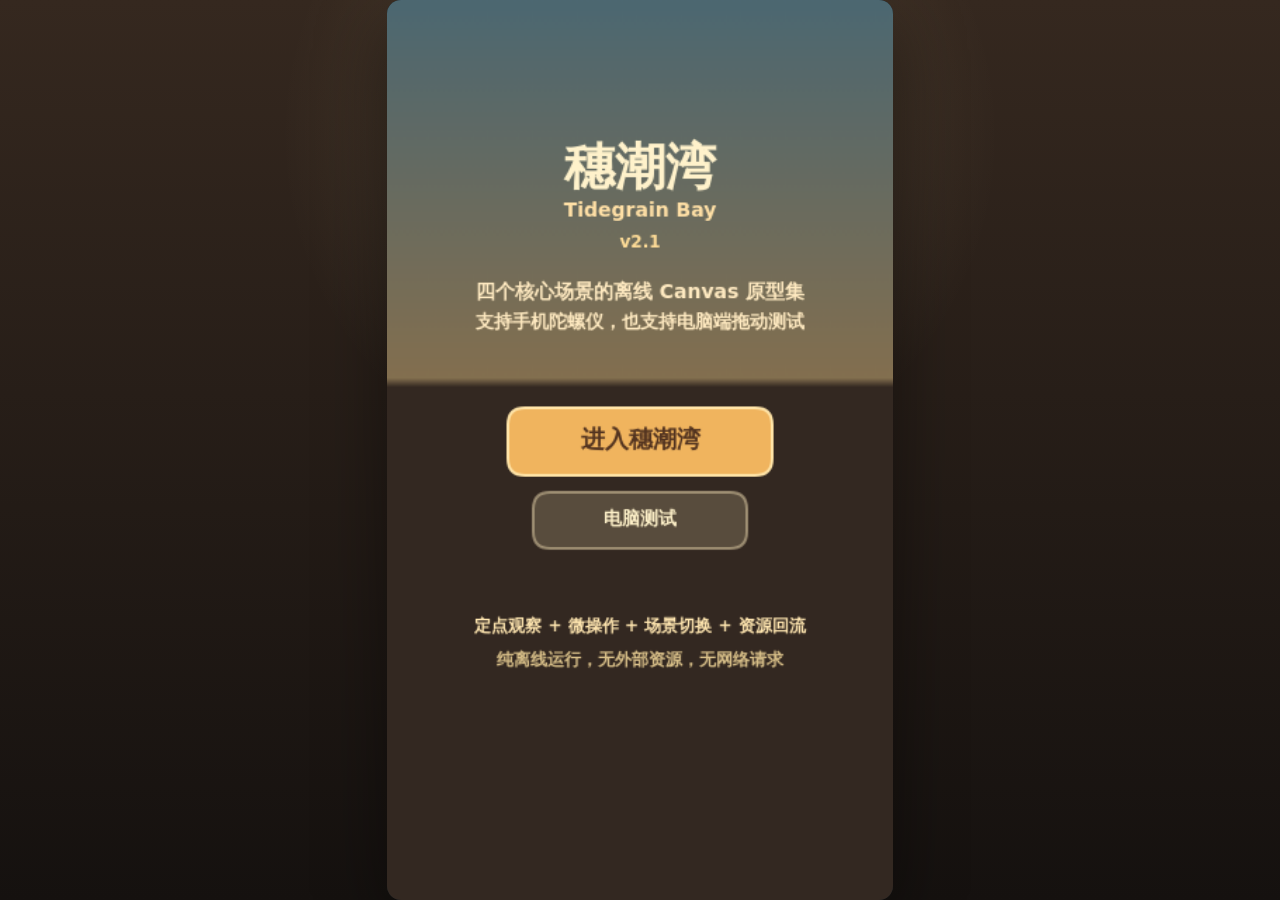
==== commit 53f5fb1b: "有全景图背景的环境" ====
--- a/scenes/暖穗鸡舍/index.html
+++ b/scenes/暖穗鸡舍/index.html
@@ -3,31 +3,2834 @@
 <head>
   <meta charset="utf-8">
   <meta name="viewport" content="width=device-width, initial-scale=1, maximum-scale=1, user-scalable=no, viewport-fit=cover">
-  <title>晨光小鸡舍</title>
-  <link rel="stylesheet" href="css/style.css">
+  <title>穗潮湾场景原型集</title>
+  <style>
+    * { box-sizing: border-box; }
+    html, body {
+      margin: 0;
+      width: 100%;
+      height: 100%;
+      overflow: hidden;
+      background: #211a16;
+      color: #fff6de;
+      font-family: system-ui, -apple-system, BlinkMacSystemFont, "Segoe UI", sans-serif;
+      touch-action: none;
+      user-select: none;
+    }
+    #wrap {
+      width: 100vw;
+      height: 100vh;
+      display: grid;
+      place-items: center;
+      background:
+        radial-gradient(circle at 50% 15%, rgba(255, 223, 165, 0.18), transparent 36%),
+        linear-gradient(180deg, #35281f, #15110f);
+    }
+    #stage {
+      position: relative;
+      width: min(100vw, calc(100vh * 9 / 16));
+      height: min(100vh, calc(100vw * 16 / 9));
+      max-width: 100vw;
+      max-height: 100vh;
+      border-radius: 14px;
+      overflow: hidden;
+      box-shadow: 0 22px 70px rgba(0, 0, 0, 0.42);
+      background: #142027;
+    }
+    canvas {
+      position: absolute;
+      inset: 0;
+      display: block;
+      width: 100%;
+      height: 100%;
+      touch-action: none;
+    }
+    #worldCanvas { pointer-events: none; }
+    #hudCanvas { background: transparent; }
+    @media (max-width: 520px) {
+      #stage { border-radius: 0; }
+    }
+  </style>
 </head>
 <body>
   <div id="wrap">
-    <canvas id="gameCanvas" width="360" height="640" aria-label="晨光小鸡舍游戏画面"></canvas>
+    <div id="stage">
+      <canvas id="worldCanvas" width="360" height="640" aria-hidden="true"></canvas>
+      <canvas id="hudCanvas" width="360" height="640" aria-label="穗潮湾场景原型集"></canvas>
+    </div>
   </div>
 
+  <script src="./js/three.min.js"></script>
   <script>
-  var canvas = document.getElementById("gameCanvas");
-  var ctx = canvas.getContext("2d");
+  (() => {
+    "use strict";
+
+    const Config = {
+      version: "v2.1",
+      W: 360,
+      H: 640,
+      fov: 98,
+      pitchScale: 5.3,
+      staminaMax: 100,
+      errorText: "哎呀，出错了，请重启试试吧~",
+      storageKey: "tidegrain-bay-multi-scene-v1",
+      input: {
+        hoverEnterAngle: 12,
+        hoverExitAngle: 9,
+        hoverLockMs: 150,
+        edgeHintAngle: 18,
+        stationaryFrameCount: 18,
+        fastTurnThreshold: 2.4,
+        idleDeadzoneYaw: 0.7,
+        idleDeadzonePitch: 0.45,
+        moveDeadzoneYaw: 0.3,
+        moveDeadzonePitch: 0.2,
+        idleSmoothing: 0.10,
+        moveSmoothing: 0.18,
+        fastTurnSmoothing: 0.32,
+        dragThresholdPx: 2,
+        dragYawScale: 0.32,
+        dragPitchScale: 0.11
+      },
+      depthWeight: { far: 0, mid: 1, near: 2, fx: 3 }
+    };
+
+    const SceneOrder = ["coop", "dock", "orchard", "market"];
+    const SceneMeta = {
+      coop: { name: "暖穗鸡舍", en: "WarmSheaf Coop", core: "投喂、抚摸、拾蛋", color: "#efbd70", duration: 80 },
+      dock: { name: "听潮码头", en: "Tidewharf Dock", core: "听音、抛竿、拉扯", color: "#6dc5dd", duration: 82 },
+      orchard: { name: "风磨果园", en: "Windmill Orchard", core: "摇树、分拣、压榨", color: "#f29d63", duration: 80 },
+      market: { name: "暮灯集市", en: "Dusklantern Market", core: "浏览、交付、变现", color: "#c18dff", duration: 80 }
+    };
+
+    const InventoryLabels = {
+      egg: "鸡蛋",
+      silverEgg: "银星蛋",
+      fish: "鲜鱼",
+      shell: "贝壳",
+      berry: "鲜果",
+      jam: "果酱",
+      honey: "蜂蜜"
+    };
+
+    const OrderDefs = [
+      { id: "egg_pair", title: "早餐篮", needs: { egg: 2 }, gold: 90, rep: 1 },
+      { id: "silver_show", title: "银星展示", needs: { silverEgg: 1 }, gold: 120, rep: 1 },
+      { id: "dock_pair", title: "海风拼盘", needs: { fish: 1, shell: 1 }, gold: 125, rep: 1 },
+      { id: "sweet_jar", title: "甜味订单", needs: { jam: 1 }, gold: 150, rep: 2 },
+      { id: "orchard_box", title: "果篮补货", needs: { berry: 2 }, gold: 96, rep: 1 },
+      { id: "honey_gift", title: "蜂蜜伴手礼", needs: { honey: 1 }, gold: 138, rep: 2 }
+    ];
+
+    const ChickenArt = {
+      basePath: "./assets/chicken2p5d/",
+      idle: {
+        front: "idle_front.png",
+        back: "idle_back.png",
+        frontRight: "idle_front_right.png",
+        frontLeft: "idle_front_left.png",
+        backRight: "idle_back_right.png",
+        backLeft: "idle_back_left.png"
+      },
+      happy: {
+        side: "happy_side.png"
+      },
+      peck: {
+        up: "peck_side_up.png",
+        down: "peck_side_down.png"
+      }
+    };
+
+    const SceneBackdrops = {
+      coop: { bg: 0xd9b788, fog: 0xc69b6d, density: 0.034 },
+      dock: { bg: 0x8cb7cf, fog: 0x7ea9c0, density: 0.038 },
+      orchard: { bg: 0xc9e3a5, fog: 0xb6d68a, density: 0.03 },
+      market: { bg: 0x7f6f97, fog: 0x755f8a, density: 0.045 }
+    };
+
+    const ScenePanoramas = {
+      coop: {
+        pathLarge: "./assets/panoramas/coop-360-4096.jpg",
+        pathSmall: "./assets/panoramas/coop-360-2048.jpg",
+        radius: 34,
+        rotationY: 0
+      }
+    };
+
+    const worldCanvas = document.getElementById("worldCanvas");
+    const canvas = document.getElementById("hudCanvas");
+    const ctx = canvas.getContext("2d");
+
+    function defaultSave() {
+      return {
+        day: 1,
+        gold: 120,
+        stamina: Config.staminaMax,
+        rep: 0,
+        weather: "晴",
+        friendship: { chickA: 0, chickB: 0, chickC: 0 },
+        inventory: {
+          egg: 0,
+          silverEgg: 0,
+          fish: 0,
+          shell: 0,
+          berry: 0,
+          jam: 0,
+          honey: 0
+        },
+        marketOrders: [],
+        sceneBest: {},
+        sceneClears: {}
+      };
+    }
+
+    const State = {
+      screen: "menu",
+      sensorMode: "drag",
+      desktopSim: false,
+      sensorReady: false,
+      needsCalibration: false,
+      permissionAsked: false,
+      lastTime: 0,
+      hoverId: null,
+      hoverLockUntil: 0,
+      edgeHintId: null,
+      toast: "",
+      toastTimer: 0,
+      result: null,
+      currentScene: null,
+      drag: { active: false, moved: false, canPan: false, x: 0, y: 0, yaw: 0, pitch: 0 },
+      press: { down: false },
+      orientation: { alpha: 0, beta: 0, gamma: 0, has: false },
+      screenAngle: 0,
+      calibration: { alpha: 0, beta: 70 },
+      targetLook: { yaw: 0, pitch: 0 },
+      lastTargetLook: { yaw: 0, pitch: 0 },
+      look: { yaw: 0, pitch: 0 },
+      motion: { stationaryFrames: 0, isStationary: false, lastTurnSpeed: 0 },
+      particles: [],
+      floaters: [],
+      save: defaultSave()
+    };
+
+    const Audio = {
+      ctx: null,
+      ensure() {
+        if (!this.ctx) {
+          const AC = window.AudioContext || window.webkitAudioContext;
+          if (AC) this.ctx = new AC();
+        }
+        if (this.ctx && this.ctx.state === "suspended") this.ctx.resume();
+      },
+      beep(type) {
+        try {
+          this.ensure();
+          if (!this.ctx) return;
+          const now = this.ctx.currentTime;
+          const osc = this.ctx.createOscillator();
+          const gain = this.ctx.createGain();
+          const map = {
+            pickup: [340, 0.08, "triangle"],
+            place: [250, 0.1, "sine"],
+            good: [620, 0.12, "sine"],
+            harvest: [780, 0.09, "triangle"],
+            coin: [560, 0.14, "square"],
+            miss: [150, 0.05, "sawtooth"],
+            bite: [920, 0.08, "triangle"],
+            win: [460, 0.24, "sine"]
+          };
+          const entry = map[type] || map.miss;
+          osc.type = entry[2];
+          osc.frequency.setValueAtTime(entry[0], now);
+          if (type === "win" || type === "coin") osc.frequency.exponentialRampToValueAtTime(entry[0] * 1.5, now + entry[1]);
+          gain.gain.setValueAtTime(0.0001, now);
+          gain.gain.exponentialRampToValueAtTime(0.08, now + 0.01);
+          gain.gain.exponentialRampToValueAtTime(0.0001, now + entry[1]);
+          osc.connect(gain);
+          gain.connect(this.ctx.destination);
+          osc.start(now);
+          osc.stop(now + entry[1] + 0.02);
+        } catch (_) {}
+      }
+    };
+
+    const World = {
+      ready: false,
+      renderer: null,
+      scene: null,
+      camera: null,
+      root: null,
+      objectMap: new Map(),
+      textureLoader: null,
+      textureCache: new Map(),
+      shadowTexture: null,
+      panoramaMesh: null,
+      scratchWorld: null,
+      scratchCam: null,
+      scratchDistance: null,
+      currentSceneId: "",
+      sceneView: {
+        coop: { fov: 51, cameraHeight: 1.46, fog: 0.066 },
+        dock: { fov: 54, cameraHeight: 1.58, fog: 0.042 },
+        orchard: { fov: 57, cameraHeight: 1.56, fog: 0.03 },
+        market: { fov: 56, cameraHeight: 1.58, fog: 0.045 }
+      },
+      init() {
+        if (!window.THREE) throw new Error("THREE not loaded");
+        this.renderer = new THREE.WebGLRenderer({ canvas: worldCanvas, antialias: true, alpha: true });
+        this.renderer.setPixelRatio(Math.min(window.devicePixelRatio || 1, 2));
+        this.renderer.setSize(Config.W, Config.H, false);
+        this.textureLoader = new THREE.TextureLoader();
+        if ("outputColorSpace" in this.renderer && THREE.SRGBColorSpace) {
+          this.renderer.outputColorSpace = THREE.SRGBColorSpace;
+        }
+        this.renderer.setClearColor(0x000000, 0);
+
+        this.scene = new THREE.Scene();
+        this.camera = new THREE.PerspectiveCamera(56, Config.W / Config.H, 0.1, 80);
+        this.camera.rotation.order = "YXZ";
+        this.camera.position.set(0, 1.58, 0);
+
+        const hemi = new THREE.HemisphereLight(0xfff0d0, 0x574333, 1.55);
+        hemi.position.set(0, 10, 0);
+        this.scene.add(hemi);
+
+        const key = new THREE.DirectionalLight(0xfff5dd, 1.25);
+        key.position.set(4, 9, 3);
+        this.scene.add(key);
+
+        this.root = new THREE.Group();
+        this.scene.add(this.root);
+        this.scratchWorld = new THREE.Vector3();
+        this.scratchCam = new THREE.Vector3();
+        this.scratchDistance = new THREE.Vector3();
+        this.ready = true;
+        worldCanvas.style.opacity = "0";
+      },
+      setActive(active) {
+        worldCanvas.style.opacity = active && this.ready ? "1" : "0";
+      },
+      unloadScene() {
+        if (!this.ready) return;
+        while (this.root.children.length) this.root.remove(this.root.children[0]);
+        this.objectMap.clear();
+        this.panoramaMesh = null;
+        this.currentSceneId = "";
+      },
+      getView(sceneId) {
+        return this.sceneView[sceneId] || this.sceneView.coop;
+      },
+      loadScene(sceneData) {
+        if (!this.ready || !sceneData) return;
+        this.unloadScene();
+        this.currentSceneId = sceneData.id;
+        const view = this.getView(sceneData.id);
+        this.camera.fov = view.fov;
+        this.camera.position.y = view.cameraHeight;
+        this.camera.updateProjectionMatrix();
+        this.applySceneBackdrop(sceneData.id);
+        try {
+          this.buildSceneEnvironment(sceneData.id);
+          for (const obj of sceneData.objects) {
+            const mesh = this.createObjectMesh(obj);
+            if (!mesh) continue;
+            mesh.userData.objId = obj.id;
+            this.root.add(mesh);
+            this.objectMap.set(obj.id, mesh);
+            this.syncObjectTransform(obj, mesh);
+          }
+        } catch (err) {
+          console.warn("Scene build failed, falling back to base coop environment.", err);
+          this.unloadScene();
+          this.currentSceneId = sceneData.id;
+          this.scene.background = new THREE.Color((SceneBackdrops[sceneData.id] || SceneBackdrops.coop).bg);
+          this.buildSceneEnvironment(sceneData.id, true);
+          for (const obj of sceneData.objects) {
+            const mesh = this.createObjectMesh(obj);
+            if (!mesh) continue;
+            mesh.userData.objId = obj.id;
+            this.root.add(mesh);
+            this.objectMap.set(obj.id, mesh);
+            this.syncObjectTransform(obj, mesh);
+          }
+        }
+      },
+      applySceneBackdrop(sceneId) {
+        const entry = SceneBackdrops[sceneId] || SceneBackdrops.coop;
+        const view = this.getView(sceneId);
+        this.scene.background = new THREE.Color(entry.bg);
+        this.scene.fog = new THREE.FogExp2(entry.fog, view.fog || entry.density);
+      },
+      mat(color, roughness = 0.88, metalness = 0.06, emissive = 0x000000, emissiveIntensity = 0) {
+        return new THREE.MeshStandardMaterial({ color, roughness, metalness, emissive, emissiveIntensity });
+      },
+      addMesh(group, geometry, material, x = 0, y = 0, z = 0, rx = 0, ry = 0, rz = 0, sx = 1, sy = 1, sz = 1) {
+        const mesh = new THREE.Mesh(geometry, material);
+        mesh.position.set(x, y, z);
+        mesh.rotation.set(rx, ry, rz);
+        mesh.scale.set(sx, sy, sz);
+        group.add(mesh);
+        return mesh;
+      },
+      loadSmoothTexture(path) {
+        const cacheKey = `smooth:${path}`;
+        const cached = this.textureCache.get(cacheKey);
+        if (cached) return cached;
+        const texture = this.textureLoader.load(path);
+        texture.magFilter = THREE.LinearFilter;
+        texture.minFilter = THREE.LinearMipmapLinearFilter;
+        if ("colorSpace" in texture && THREE.SRGBColorSpace) texture.colorSpace = THREE.SRGBColorSpace;
+        if (this.renderer && this.renderer.capabilities && typeof this.renderer.capabilities.getMaxAnisotropy === "function") {
+          texture.anisotropy = Math.min(8, this.renderer.capabilities.getMaxAnisotropy() || 1);
+        }
+        this.textureCache.set(cacheKey, texture);
+        return texture;
+      },
+      resolvePanoramaPath(config) {
+        const preferSmall = ("ontouchstart" in window)
+          || (navigator && typeof navigator.maxTouchPoints === "number" && navigator.maxTouchPoints > 0);
+        const maxTextureSize = this.renderer && this.renderer.capabilities
+          ? this.renderer.capabilities.maxTextureSize
+          : 4096;
+        if (preferSmall && config.pathSmall) return config.pathSmall;
+        if (maxTextureSize < 4096 && config.pathSmall) return config.pathSmall;
+        if (config.pathLarge) return config.pathLarge;
+        return config.pathSmall || config.path || "";
+      },
+      loadPixelTexture(path) {
+        const cached = this.textureCache.get(path);
+        if (cached) return cached;
+        const texture = this.textureLoader.load(path);
+        texture.magFilter = THREE.NearestFilter;
+        texture.minFilter = THREE.NearestFilter;
+        texture.generateMipmaps = false;
+        if ("colorSpace" in texture && THREE.SRGBColorSpace) texture.colorSpace = THREE.SRGBColorSpace;
+        this.textureCache.set(path, texture);
+        return texture;
+      },
+      getChickenShadowTexture() {
+        if (this.shadowTexture) return this.shadowTexture;
+        const shadowCanvas = document.createElement("canvas");
+        shadowCanvas.width = 96;
+        shadowCanvas.height = 48;
+        const shadowCtx = shadowCanvas.getContext("2d");
+        const gradient = shadowCtx.createRadialGradient(48, 24, 5, 48, 24, 31);
+        gradient.addColorStop(0, "rgba(28, 14, 6, 0.54)");
+        gradient.addColorStop(0.6, "rgba(28, 14, 6, 0.2)");
+        gradient.addColorStop(1, "rgba(28, 14, 6, 0)");
+        shadowCtx.fillStyle = gradient;
+        shadowCtx.beginPath();
+        shadowCtx.ellipse(48, 24, 36, 15, 0, 0, Math.PI * 2);
+        shadowCtx.fill();
+        this.shadowTexture = new THREE.CanvasTexture(shadowCanvas);
+        this.shadowTexture.needsUpdate = true;
+        return this.shadowTexture;
+      },
+      resolveChickenState(obj) {
+        if (obj.mood === "happy") return "happy";
+        if (obj.mood === "eat") return "peck";
+        return "idle";
+      },
+      resolveChickenFrame(obj) {
+        const poseYaw = clamp(obj.faceOffset || 0, -179, 179);
+        const absPose = Math.abs(poseYaw);
+        const facingRight = poseYaw >= 0;
+        const state = this.resolveChickenState(obj);
+        const idleKey = absPose < 25
+          ? "front"
+          : absPose > 142
+            ? "back"
+            : absPose < 88
+              ? (facingRight ? "frontRight" : "frontLeft")
+              : (facingRight ? "backRight" : "backLeft");
+        const idleFrame = {
+          path: ChickenArt.basePath + ChickenArt.idle[idleKey],
+          flipX: false,
+          spriteScaleX: 1,
+          spriteScaleY: 1,
+          shadowScaleX: 1,
+          shadowScaleY: 1,
+          tint: obj.spriteTint || "#ffffff"
+        };
+        if (state === "idle" || absPose < 22 || absPose > 150) return idleFrame;
+        if (state === "happy") {
+          return {
+            path: ChickenArt.basePath + ChickenArt.happy.side,
+            flipX: facingRight,
+            spriteScaleX: 1.02,
+            spriteScaleY: 1.07,
+            shadowScaleX: 0.96,
+            shadowScaleY: 0.98,
+            tint: obj.spriteTint || "#ffffff"
+          };
+        }
+        const peckKey = Math.sin(performance.now() * 0.006 + (obj.wander || 0) * 0.5) > 0.16 ? "down" : "up";
+        return {
+          path: ChickenArt.basePath + ChickenArt.peck[peckKey],
+          flipX: facingRight,
+          spriteScaleX: 1.04,
+          spriteScaleY: peckKey === "down" ? 0.96 : 1,
+          shadowScaleX: peckKey === "down" ? 1.04 : 0.98,
+          shadowScaleY: peckKey === "down" ? 1.02 : 0.96,
+          tint: obj.spriteTint || "#ffffff"
+        };
+      },
+      updateChickenBillboard(obj, group) {
+        if (!group || !group.userData.sprite) return;
+        const frame = this.resolveChickenFrame(obj);
+        const sprite = group.userData.sprite;
+        const shadow = group.userData.shadow;
+        if (group.userData.framePath !== frame.path) {
+          sprite.material.map = this.loadPixelTexture(frame.path);
+          sprite.material.needsUpdate = true;
+          group.userData.framePath = frame.path;
+        }
+        sprite.material.color.set(frame.tint);
+        sprite.scale.set(frame.flipX ? -frame.spriteScaleX : frame.spriteScaleX, frame.spriteScaleY, 1);
+        if (shadow) shadow.scale.set(frame.shadowScaleX, frame.shadowScaleY, 1);
+        sprite.getWorldPosition(this.scratchWorld);
+        sprite.lookAt(this.camera.position.x, this.scratchWorld.y, this.camera.position.z);
+      },
+      makePanoramaSphere(config) {
+        const texturePath = this.resolvePanoramaPath(config);
+        const sphere = new THREE.Mesh(
+          new THREE.SphereGeometry(config.radius || 34, 64, 40),
+          new THREE.MeshBasicMaterial({
+            map: this.loadSmoothTexture(texturePath),
+            color: new THREE.Color(config.tint || 0xf5dfbf),
+            side: THREE.BackSide,
+            fog: false,
+            toneMapped: false,
+            depthWrite: false
+          })
+        );
+        sphere.position.copy(this.camera.position);
+        sphere.rotation.y = config.rotationY || 0;
+        sphere.renderOrder = -20;
+        sphere.frustumCulled = false;
+        return sphere;
+      },
+      addRingProp(yaw, radius, y, width, height, depth, color) {
+        const geo = new THREE.BoxGeometry(width, height, depth);
+        const mesh = new THREE.Mesh(geo, this.mat(color));
+        const rad = THREE.MathUtils.degToRad(yaw);
+        mesh.position.set(Math.sin(rad) * radius, y + height * 0.5, -Math.cos(rad) * radius);
+        mesh.lookAt(0, mesh.position.y, 0);
+        this.root.add(mesh);
+      },
+      buildSceneEnvironment(sceneId, forceFallback = false) {
+        const panorama = !forceFallback ? ScenePanoramas[sceneId] : null;
+        if (panorama) {
+          this.panoramaMesh = this.makePanoramaSphere(panorama);
+          this.root.add(this.panoramaMesh);
+        } else {
+          const sky = new THREE.Mesh(
+            new THREE.SphereGeometry(38, 24, 16),
+            new THREE.MeshBasicMaterial({ color: sceneId === "market" ? 0x6f5c84 : sceneId === "dock" ? 0x8fb9d0 : sceneId === "orchard" ? 0xc4dea1 : 0xf0c578, side: THREE.BackSide })
+          );
+          this.root.add(sky);
+        }
+
+        if (sceneId === "coop") {
+          if (!panorama) {
+            const floor = new THREE.Mesh(new THREE.CircleGeometry(12.5, 48), this.mat(0x7d5236));
+            floor.rotation.x = -Math.PI / 2;
+            this.root.add(floor);
+            const wall = new THREE.Mesh(new THREE.CylinderGeometry(9.8, 9.8, 4.9, 48, 1, true), this.mat(0xad7b4a));
+            wall.position.y = 2.02;
+            wall.material.side = THREE.BackSide;
+            this.root.add(wall);
+            this.addRingProp(4, 8.9, 1.12, 2.8, 1.9, 0.12, 0xffe1a4);
+            this.addRingProp(-112, 7.7, 0.18, 1.2, 0.9, 1.2, 0xc49346);
+            this.addRingProp(118, 7.8, 0.2, 0.9, 1.1, 0.9, 0x774732);
+          }
+        } else if (sceneId === "dock") {
+          const water = new THREE.Mesh(new THREE.CircleGeometry(18, 56), this.mat(0x4d90af, 0.45, 0.02));
+          water.rotation.x = -Math.PI / 2;
+          this.root.add(water);
+          const deck = new THREE.Mesh(new THREE.RingGeometry(1.9, 7.2, 32), this.mat(0x8b6442));
+          deck.rotation.x = -Math.PI / 2;
+          deck.position.y = 0.02;
+          this.root.add(deck);
+        } else if (sceneId === "orchard") {
+          const grass = new THREE.Mesh(new THREE.CircleGeometry(18, 48), this.mat(0x7aa858));
+          grass.rotation.x = -Math.PI / 2;
+          this.root.add(grass);
+          this.addRingProp(34, 12.5, 0, 0.9, 3.6, 0.9, 0xd6b07d);
+        } else if (sceneId === "market") {
+          const ground = new THREE.Mesh(new THREE.CircleGeometry(16, 48), this.mat(0x6c4a43));
+          ground.rotation.x = -Math.PI / 2;
+          this.root.add(ground);
+          const lanternMat = this.mat(0xffdc88, 0.5, 0, 0xffc85b, 0.4);
+          [-34, 0, 36].forEach((yaw) => {
+            const g = new THREE.Group();
+            const rad = THREE.MathUtils.degToRad(yaw);
+            g.position.set(Math.sin(rad) * 9.5, 2.8, -Math.cos(rad) * 9.5);
+            g.lookAt(0, g.position.y, 0);
+            this.addMesh(g, new THREE.CylinderGeometry(0.05, 0.05, 0.6, 6), this.mat(0xbba47c), 0, 0.2, 0);
+            this.addMesh(g, new THREE.BoxGeometry(0.34, 0.46, 0.34), lanternMat, 0, -0.25, 0);
+            this.root.add(g);
+          });
+        }
+      },
+      getObjectRadius(obj) {
+        const map = {
+          dust: 8.2, hayBits: 5.3, glint: 5.1, cuePulse: 9.4, glimmer: 7.5,
+          hopper: 4.9, trough: 4.4, chicken: 4.2, egg: 3.8,
+          boat: 12.2, post: 8.4, net: 7.8, spot: 7.1,
+          fence: 8.6, beeFx: 5.9, leafFx: 6.6, tree: 7.4, hive: 5.6, crateGood: 4.9, press: 5.1, fruit: 4.1,
+          glowOrb: 6.7, flagFx: 8.1, boxCluster: 7.2, board: 5.2, stallGrocer: 6.6, stallFish: 6.6, stallCraft: 5.9
+        };
+        return obj.distance || map[obj.kind] || (depthBandOf(obj) === "far" ? 10 : depthBandOf(obj) === "mid" ? 7 : 5);
+      },
+      getObjectBaseY(obj) {
+        const map = {
+          dust: 1.8, hayBits: 0.38, glint: 0.54, cuePulse: obj.pitch > 0 ? 2.15 : 0.9, glimmer: 0.12,
+          hopper: 0.82, trough: 0.08, chicken: 0, egg: 0,
+          boat: 0.12, post: 0, net: 0.45, spot: 0.04,
+          fence: 0, beeFx: 1.45, leafFx: 2.3, tree: 0, hive: 0.08, crateGood: 0.05, press: 0.05, fruit: 0,
+          glowOrb: 1.75, flagFx: 1.9, boxCluster: 0.04, board: 0.12, stallGrocer: 0.05, stallFish: 0.05, stallCraft: 0.05
+        };
+        return typeof obj.height === "number" ? obj.height : (map[obj.kind] || 0);
+      },
+      syncObjectTransform(obj, mesh) {
+        if (!mesh) return;
+        const radius = this.getObjectRadius(obj);
+        const rad = THREE.MathUtils.degToRad(obj.yaw);
+        mesh.position.set(Math.sin(rad) * radius, this.getObjectBaseY(obj), -Math.cos(rad) * radius);
+        mesh.visible = !obj.hidden;
+        if (obj.kind !== "dust" && obj.kind !== "beeFx" && obj.kind !== "leafFx" && obj.kind !== "cuePulse" && obj.kind !== "glint" && obj.kind !== "glimmer" && obj.kind !== "glowOrb" && obj.kind !== "chicken") {
+          mesh.lookAt(0, mesh.position.y, 0);
+        }
+      },
+      makeChicken(obj) {
+        const group = new THREE.Group();
+        const shadow = new THREE.Mesh(
+          new THREE.PlaneGeometry(0.98, 0.48),
+          new THREE.MeshBasicMaterial({
+            map: this.getChickenShadowTexture(),
+            transparent: true,
+            depthWrite: false,
+            opacity: 0.46
+          })
+        );
+        shadow.rotation.x = -Math.PI / 2;
+        shadow.position.y = 0.015;
+        shadow.renderOrder = 1;
+        group.add(shadow);
+        const sprite = new THREE.Mesh(
+          new THREE.PlaneGeometry(1.38, 1.38),
+          new THREE.MeshBasicMaterial({
+            map: this.loadPixelTexture(ChickenArt.basePath + ChickenArt.idle.front),
+            color: new THREE.Color(obj.spriteTint || "#ffffff"),
+            transparent: true,
+            alphaTest: 0.08,
+            side: THREE.DoubleSide,
+            depthWrite: false
+          })
+        );
+        sprite.position.y = 0.72;
+        sprite.renderOrder = 2;
+        group.add(sprite);
+        group.userData.sprite = sprite;
+        group.userData.shadow = shadow;
+        group.userData.focusY = 0.58;
+        this.updateChickenBillboard(obj, group);
+        return group;
+      },
+      createObjectMesh(obj) {
+        const g = new THREE.Group();
+        const wood = this.mat(0x7a5133);
+        const warmWood = this.mat(0xa57646);
+        const straw = this.mat(0xd6b15a);
+        switch (obj.kind) {
+          case "hopper":
+            this.addMesh(g, new THREE.BoxGeometry(0.9, 0.7, 0.72), wood, 0, 0.42, 0);
+            for (let i = -0.26; i <= 0.26; i += 0.13) this.addMesh(g, new THREE.ConeGeometry(0.08, 0.24, 6), straw, i, 0.88, 0);
+            g.userData.focusY = 0.56;
+            return g;
+          case "trough":
+            this.addMesh(g, new THREE.BoxGeometry(1.1, 0.24, 0.38), wood, 0, 0.18, 0);
+            g.userData.content = this.addMesh(g, new THREE.BoxGeometry(0.94, 0.1, 0.22), this.mat(obj.filled ? 0xd6b15a : 0x4f2e21), 0, 0.23, 0);
+            g.userData.focusY = 0.28;
+            return g;
+          case "chicken":
+            return this.makeChicken(obj);
+          case "egg":
+            this.addMesh(g, new THREE.SphereGeometry(0.22, 18, 14), this.mat(obj.quality === "silverEgg" ? 0xe7f2ff : 0xfff2d5, 0.45, 0), 0, 0.2, 0, 0, 0, 0, 0.78, 1.08, 0.78);
+            if (obj.quality === "silverEgg") this.addMesh(g, new THREE.OctahedronGeometry(0.07, 0), this.mat(0xf5fbff, 0.2, 0, 0xeaf7ff, 0.4), 0, 0.5, 0);
+            g.userData.focusY = 0.24;
+            return g;
+          case "dust":
+            for (let i = 0; i < 5; i++) this.addMesh(g, new THREE.SphereGeometry(0.04 + i * 0.006, 8, 8), this.mat(0xffe7b4, 0.4, 0, 0xffdf9a, 0.2), Math.sin(i) * 0.22, Math.cos(i * 0.7) * 0.12, Math.cos(i) * 0.16);
+            return g;
+          case "hayBits":
+            for (let i = 0; i < 5; i++) this.addMesh(g, new THREE.BoxGeometry(0.05, 0.22, 0.03), straw, -0.18 + i * 0.09, 0.08, 0, 0.22, 0, 0.55);
+            return g;
+          case "glint":
+            this.addMesh(g, new THREE.OctahedronGeometry(0.12, 0), this.mat(0xfff4b8, 0.2, 0, 0xffe188, 0.55), 0, 0, 0);
+            return g;
+          case "cuePulse":
+            this.addMesh(g, new THREE.TorusGeometry(0.26, 0.018, 8, 32), this.mat(0xffe59a, 0.4, 0, 0xffcb66, 0.35), 0, 0, 0, Math.PI / 2);
+            this.addMesh(g, new THREE.TorusGeometry(0.4, 0.012, 8, 32), this.mat(0xffefc0, 0.4, 0, 0xffcb66, 0.22), 0, 0, 0, Math.PI / 2);
+            return g;
+          case "boat":
+            this.addMesh(g, new THREE.BoxGeometry(1.15, 0.22, 0.52), this.mat(0x6c5647), 0, 0.18, 0);
+            this.addMesh(g, new THREE.CylinderGeometry(0.03, 0.03, 0.72, 6), this.mat(0xd0b48b), 0.1, 0.72, 0);
+            this.addMesh(g, new THREE.BoxGeometry(0.02, 0.42, 0.52), this.mat(0xf5ead8), 0.28, 0.75, 0, 0, 0, 0, 1, 1, 0.02);
+            return g;
+          case "post":
+            this.addMesh(g, new THREE.CylinderGeometry(0.09, 0.12, 1.3, 8), this.mat(0x8b6849), 0, 0.65, 0);
+            return g;
+          case "net":
+            this.addMesh(g, new THREE.TorusGeometry(0.36, 0.03, 8, 32), this.mat(0xd0c7b6), 0, 0.42, 0, Math.PI / 2);
+            this.addMesh(g, new THREE.CylinderGeometry(0.02, 0.02, 0.72, 6), this.mat(0xa98b68), 0, 0.16, 0);
+            return g;
+          case "glimmer":
+          case "spot":
+            const active = State.currentScene && State.currentScene.data.activeId === obj.id;
+            const ringA = this.addMesh(g, new THREE.TorusGeometry(0.32, 0.018, 8, 32), this.mat(active ? 0xfff3bb : 0xd7eef8, 0.3, 0, active ? 0xffdb7d : 0x8cc7de, 0.4), 0, 0.02, 0, Math.PI / 2);
+            const ringB = this.addMesh(g, new THREE.TorusGeometry(0.56, 0.014, 8, 32), this.mat(active ? 0xfff7d1 : 0xe8f7ff, 0.3, 0, active ? 0xffdb7d : 0x8cc7de, 0.2), 0, 0.02, 0, Math.PI / 2);
+            g.userData.rings = [ringA, ringB];
+            g.userData.focusY = 0.05;
+            return g;
+          case "fence":
+            this.addMesh(g, new THREE.BoxGeometry(1.3, 0.08, 0.08), this.mat(0x8f6d49), 0, 0.74, 0);
+            [-0.45, 0, 0.45].forEach((x) => this.addMesh(g, new THREE.BoxGeometry(0.08, 0.8, 0.08), this.mat(0x8f6d49), x, 0.4, 0));
+            return g;
+          case "beeFx":
+            for (let i = 0; i < 3; i++) this.addMesh(g, new THREE.SphereGeometry(0.05, 10, 10), this.mat(0xf7d768, 0.3, 0, 0xfddf76, 0.25), Math.cos(i * 2.1) * 0.32, Math.sin(i * 1.5) * 0.18, Math.sin(i) * 0.16);
+            return g;
+          case "leafFx":
+            for (let i = 0; i < 4; i++) this.addMesh(g, new THREE.SphereGeometry(0.07, 8, 8), this.mat(0xf2c979, 0.5), Math.sin(i) * 0.26, Math.cos(i * 0.7) * 0.22, Math.cos(i) * 0.18, 0, 0, 0, 1.2, 0.42, 0.72);
+            return g;
+          case "tree":
+            this.addMesh(g, new THREE.CylinderGeometry(0.14, 0.18, 1.25, 10), this.mat(0x7b4f2d), 0, 0.62, 0);
+            g.userData.crown = this.addMesh(g, new THREE.SphereGeometry(0.86, 18, 14), this.mat(obj.shaken ? 0x7fbb5d : 0x86c45d), 0, 1.7, 0);
+            if (!obj.shaken) {
+              const fruitA = this.addMesh(g, new THREE.SphereGeometry(0.11, 10, 10), this.mat(0xffb26d), -0.34, 1.58, 0.28);
+              const fruitB = this.addMesh(g, new THREE.SphereGeometry(0.11, 10, 10), this.mat(0xffb26d), 0.26, 1.42, -0.12);
+              g.userData.treeFruit = [fruitA, fruitB];
+            }
+            g.userData.focusY = 1.35;
+            return g;
+          case "hive":
+            g.userData.body = this.addMesh(g, new THREE.BoxGeometry(0.72, 0.92, 0.56), this.mat(obj.taken ? 0x8d6a49 : 0xcfab58), 0, 0.48, 0);
+            g.userData.focusY = 0.5;
+            return g;
+          case "crateGood":
+            this.addMesh(g, new THREE.BoxGeometry(0.8, 0.34, 0.58), this.mat(0xd39e59), 0, 0.18, 0);
+            g.userData.focusY = 0.26;
+            return g;
+          case "press":
+            this.addMesh(g, new THREE.BoxGeometry(0.82, 0.54, 0.82), this.mat(0x8b6d56), 0, 0.28, 0);
+            this.addMesh(g, new THREE.CylinderGeometry(0.18, 0.18, 0.42, 12), this.mat(0xc89f67), 0, 0.58, 0);
+            this.addMesh(g, new THREE.BoxGeometry(0.08, 0.32, 0.08), this.mat(0x644632), 0, 0.93, 0);
+            g.userData.focusY = 0.54;
+            return g;
+          case "fruit":
+            this.addMesh(g, new THREE.SphereGeometry(0.18, 12, 12), this.mat(obj.fruitType === "good" ? 0xffb364 : 0xdd8b59), 0, 0.18, 0);
+            g.userData.focusY = 0.18;
+            return g;
+          case "glowOrb":
+            this.addMesh(g, new THREE.SphereGeometry(0.18, 12, 12), this.mat(0xffd78d, 0.3, 0, 0xffb75c, 0.45), 0, 0, 0);
+            return g;
+          case "flagFx":
+            this.addMesh(g, new THREE.BoxGeometry(0.03, 0.9, 0.03), this.mat(0xc8b28b), 0, 0.45, 0);
+            this.addMesh(g, new THREE.BoxGeometry(0.42, 0.22, 0.04), this.mat(0xd98f5f), 0.2, 0.68, 0);
+            return g;
+          case "boxCluster":
+            this.addMesh(g, new THREE.BoxGeometry(0.62, 0.3, 0.52), this.mat(0x94663f), 0, 0.16, 0);
+            this.addMesh(g, new THREE.BoxGeometry(0.5, 0.24, 0.46), this.mat(0xad7b4c), -0.36, 0.12, 0.08);
+            this.addMesh(g, new THREE.BoxGeometry(0.46, 0.22, 0.42), this.mat(0x7d5737), 0.3, 0.11, -0.04);
+            return g;
+          case "board":
+            this.addMesh(g, new THREE.BoxGeometry(0.12, 1.4, 0.12), this.mat(0x7d5638), 0, 0.7, 0);
+            this.addMesh(g, new THREE.BoxGeometry(1.05, 1.15, 0.12), this.mat(0xf0d9b0), 0, 1.34, 0);
+            g.userData.focusY = 1.2;
+            return g;
+          case "stallGrocer":
+          case "stallFish":
+          case "stallCraft":
+            const color = obj.kind === "stallGrocer" ? 0x9cc666 : obj.kind === "stallFish" ? 0x6cbad7 : 0xc9a8f7;
+            this.addMesh(g, new THREE.BoxGeometry(1.2, 0.72, 0.82), this.mat(0x7a5133), 0, 0.36, 0);
+            this.addMesh(g, new THREE.BoxGeometry(1.36, 0.2, 0.96), this.mat(color), 0, 1.08, 0);
+            g.userData.focusY = 0.8;
+            return g;
+          default:
+            return null;
+        }
+      },
+      projectObject(obj) {
+        if (!this.ready) return null;
+        const mesh = this.objectMap.get(obj.id);
+        if (!mesh || !mesh.visible) return null;
+        this.scratchWorld.set(0, mesh.userData.focusY || 0.3, 0);
+        mesh.localToWorld(this.scratchWorld);
+        this.scratchCam.copy(this.scratchWorld).applyMatrix4(this.camera.matrixWorldInverse);
+        if (this.scratchCam.z > -0.12) return null;
+        this.scratchWorld.project(this.camera);
+        if (this.scratchWorld.z < -1 || this.scratchWorld.z > 1) return null;
+        const x = (this.scratchWorld.x * 0.5 + 0.5) * Config.W;
+        const y = (-this.scratchWorld.y * 0.5 + 0.5) * Config.H;
+        mesh.getWorldPosition(this.scratchDistance);
+        const distance = this.camera.position.distanceTo(this.scratchDistance);
+        const scale = clamp(4.6 / distance, 0.34, 1.9);
+        return { x, y, scale, dx: x - Config.W / 2, distance };
+      },
+      update(sceneData, dt) {
+        if (!this.ready || !sceneData) return;
+        this.camera.rotation.y = THREE.MathUtils.degToRad(-State.look.yaw);
+        this.camera.rotation.x = THREE.MathUtils.degToRad(State.look.pitch);
+        if (this.panoramaMesh) this.panoramaMesh.position.copy(this.camera.position);
+        for (const obj of sceneData.objects) {
+          const mesh = this.objectMap.get(obj.id);
+          if (!mesh) continue;
+          this.syncObjectTransform(obj, mesh);
+          if (obj.kind === "trough" && mesh.userData.content) {
+            mesh.userData.content.material.color.set(obj.filled ? 0xd6b15a : 0x4f2e21);
+          }
+          if ((obj.kind === "spot" || obj.kind === "glimmer") && mesh.userData.rings) {
+            const active = sceneData.data.activeId === obj.id;
+            const ringColors = active
+              ? [{ color: 0xfff3bb, emissive: 0xffdb7d, intensity: 0.4 }, { color: 0xfff7d1, emissive: 0xffdb7d, intensity: 0.2 }]
+              : [{ color: 0xd7eef8, emissive: 0x8cc7de, intensity: 0.18 }, { color: 0xe8f7ff, emissive: 0x8cc7de, intensity: 0.12 }];
+            mesh.userData.rings.forEach((ring, index) => {
+              ring.material.color.set(ringColors[index].color);
+              ring.material.emissive.set(ringColors[index].emissive);
+              ring.material.emissiveIntensity = ringColors[index].intensity;
+            });
+          }
+          if (obj.kind === "tree" && mesh.userData.crown) {
+            mesh.userData.crown.material.color.set(obj.shaken ? 0x7fbb5d : 0x86c45d);
+            if (mesh.userData.treeFruit) mesh.userData.treeFruit.forEach((fruit) => { fruit.visible = !obj.shaken; });
+          }
+          if (obj.kind === "hive" && mesh.userData.body) {
+            mesh.userData.body.material.color.set(obj.taken ? 0x8d6a49 : 0xcfab58);
+          }
+          if (obj.kind === "chicken") {
+            mesh.position.y += Math.sin(obj.bob) * (obj.mood === "happy" ? 0.07 : 0.03);
+            this.updateChickenBillboard(obj, mesh);
+            if (mesh.userData.shadow) {
+              const shadowPulse = obj.mood === "happy" ? 1 - Math.max(0, Math.sin(obj.bob)) * 0.16 : 1 - Math.max(0, Math.sin(obj.bob)) * 0.08;
+              mesh.userData.shadow.scale.multiplyScalar(shadowPulse);
+            }
+          } else if (obj.kind === "fruit") {
+            mesh.position.y += Math.sin(obj.bounce || 0) * 0.08;
+          } else if (obj.kind === "boat") {
+            mesh.position.y += Math.sin(performance.now() * 0.001 + (obj.bob || 0)) * 0.06;
+          } else if (obj.kind === "spot" || obj.kind === "glimmer" || obj.kind === "cuePulse") {
+            const pulse = 1 + Math.sin(performance.now() * 0.004 + (obj.pulse || 0)) * 0.08;
+            mesh.scale.setScalar(pulse);
+          } else if (obj.kind === "glint" || obj.kind === "leafFx" || obj.kind === "beeFx" || obj.kind === "glowOrb") {
+            mesh.rotation.y += dt * 0.9;
+          } else if (obj.kind === "dust") {
+            mesh.rotation.y -= dt * 0.3;
+          }
+        }
+      },
+      render(active) {
+        if (!this.ready) return;
+        this.setActive(active);
+        if (!active) return;
+        this.renderer.render(this.scene, this.camera);
+      }
+    };
+
+    function clamp(v, min, max) { return Math.max(min, Math.min(max, v)); }
+    function lerp(a, b, t) { return a + (b - a) * t; }
+    function normDeg(v) {
+      let n = ((v + 180) % 360 + 360) % 360 - 180;
+      return n === -180 ? 180 : n;
+    }
+    function angleDistance(a, b) { return Math.abs(normDeg(a - b)); }
+    function vibrate(pattern) {
+      try { if (navigator.vibrate) navigator.vibrate(pattern); } catch (_) {}
+    }
+    function safeText(text, x, y, size = 16, color = "#fff7df", align = "center") {
+      ctx.save();
+      ctx.fillStyle = color;
+      ctx.font = `700 ${size}px system-ui, sans-serif`;
+      ctx.textAlign = align;
+      ctx.textBaseline = "middle";
+      ctx.fillText(text, x, y);
+      ctx.restore();
+    }
+    function roundRect(x, y, w, h, r, fill, stroke) {
+      ctx.beginPath();
+      ctx.moveTo(x + r, y);
+      ctx.lineTo(x + w - r, y);
+      ctx.quadraticCurveTo(x + w, y, x + w, y + r);
+      ctx.lineTo(x + w, y + h - r);
+      ctx.quadraticCurveTo(x + w, y + h, x + w - r, y + h);
+      ctx.lineTo(x + r, y + h);
+      ctx.quadraticCurveTo(x, y + h, x, y + h - r);
+      ctx.lineTo(x, y + r);
+      ctx.quadraticCurveTo(x, y, x + r, y);
+      if (fill) ctx.fill();
+      if (stroke) ctx.stroke();
+    }
+    function setToast(text, time = 1.2) {
+      State.toast = text;
+      State.toastTimer = time;
+    }
+
+    function normalizeSave(parsed) {
+      const base = defaultSave();
+      const save = Object.assign(base, parsed || {});
+      save.friendship = Object.assign(base.friendship, parsed && parsed.friendship ? parsed.friendship : {});
+      save.inventory = Object.assign(base.inventory, parsed && parsed.inventory ? parsed.inventory : {});
+      save.sceneBest = filterSceneStats(parsed && parsed.sceneBest);
+      save.sceneClears = filterSceneStats(parsed && parsed.sceneClears);
+      save.marketOrders = normalizeOrders(parsed && parsed.marketOrders);
+      return save;
+    }
+
+    function loadSave() {
+      try {
+        const raw = localStorage.getItem(Config.storageKey);
+        State.save = raw ? normalizeSave(JSON.parse(raw)) : normalizeSave(null);
+      } catch (_) {
+        State.save = normalizeSave(null);
+      }
+    }
+    function saveGame() {
+      try { localStorage.setItem(Config.storageKey, JSON.stringify(State.save)); } catch (_) {}
+    }
+
+    function randomChoice(list) {
+      return list[Math.floor(Math.random() * list.length)];
+    }
+    function rollWeather() {
+      const pool = ["晴", "晴", "多云", "海风", "小雨"];
+      return randomChoice(pool);
+    }
+    function generateOrders() {
+      const available = OrderDefs.slice();
+      const result = [];
+      while (result.length < 3 && available.length) {
+        const idx = Math.floor(Math.random() * available.length);
+        result.push(Object.assign({ done: false }, available.splice(idx, 1)[0]));
+      }
+      return result;
+    }
+    function filterSceneStats(map) {
+      const result = {};
+      for (const id of SceneOrder) {
+        if (map && map[id] != null) result[id] = map[id];
+      }
+      return result;
+    }
+    function isSupportedOrder(order) {
+      if (!order || typeof order !== "object" || !order.needs) return false;
+      return Object.keys(order.needs).every((key) => Object.prototype.hasOwnProperty.call(InventoryLabels, key));
+    }
+    function normalizeOrders(orders) {
+      if (!Array.isArray(orders)) return generateOrders();
+      const cleaned = orders.filter(isSupportedOrder).map((order) => Object.assign({ done: false }, order));
+      return cleaned.length >= 3 ? cleaned.slice(0, 3) : generateOrders();
+    }
+    function advanceDay() {
+      State.save.day += 1;
+      State.save.stamina = Config.staminaMax;
+      State.save.weather = rollWeather();
+      State.save.marketOrders = generateOrders();
+      saveGame();
+      setToast(`第 ${State.save.day} 天开始了 · ${State.save.weather}`, 1.8);
+    }
+
+    function addInventory(key, amount) {
+      State.save.inventory[key] = (State.save.inventory[key] || 0) + amount;
+    }
+    function hasInventory(need) {
+      for (const [key, amount] of Object.entries(need)) {
+        if ((State.save.inventory[key] || 0) < amount) return false;
+      }
+      return true;
+    }
+    function removeInventory(need) {
+      if (!hasInventory(need)) return false;
+      for (const [key, amount] of Object.entries(need)) {
+        State.save.inventory[key] = Math.max(0, (State.save.inventory[key] || 0) - amount);
+      }
+      return true;
+    }
+    function useStamina(amount) {
+      if (State.save.stamina < amount) {
+        setToast("体力不够啦，先睡一觉吧", 1.4);
+        Audio.beep("miss");
+        return false;
+      }
+      State.save.stamina = Math.max(0, State.save.stamina - amount);
+      return true;
+    }
+    function getFriendship(id) {
+      return clamp(State.save.friendship[id] || 0, 0, 1000);
+    }
+    function heartsFromFriendship(value) {
+      return clamp(Math.floor(value / 200), 0, 5);
+    }
+    function getEggQuality() {
+      const avg = (getFriendship("chickA") + getFriendship("chickB") + getFriendship("chickC")) / 3;
+      return avg >= 300 ? "silverEgg" : "egg";
+    }
+    function formatNeed(need) {
+      return Object.entries(need).map(([key, amount]) => `${InventoryLabels[key]}x${amount}`).join(" + ");
+    }
+
+    function depthBandOf(obj) {
+      return obj.depthBand || "near";
+    }
+    function depthParallax(obj) {
+      const map = { far: 0.76, mid: 0.9, near: 1, fx: 1.06 };
+      return map[depthBandOf(obj)] || 1;
+    }
+    function depthScaleMul(obj) {
+      const map = { far: 0.84, mid: 0.94, near: 1.02, fx: 0.92 };
+      return map[depthBandOf(obj)] || 1;
+    }
+    function getEnterAngle(obj) {
+      return obj.enterAngle || obj.angle || Config.input.hoverEnterAngle;
+    }
+    function getExitAngle(obj) {
+      return obj.exitAngle || Math.max(8, getEnterAngle(obj) - 3);
+    }
+    function getObjectPriority(obj) {
+      let score = obj.priority || 0;
+      if (depthBandOf(obj) === "near") score += 10;
+      if (obj.id === getGuideTargetId()) score += 20;
+      return score;
+    }
+    function getGuideTargetId() {
+      const guide = getSceneHint();
+      return guide && guide.obj ? guide.obj.id : "";
+    }
+    function isInteractable(obj) {
+      return !!obj && !obj.disabled && obj.interactable !== false && !!obj.action;
+    }
+    function getLookDistance(obj) {
+      const dy = Math.abs(obj.pitch - State.look.pitch);
+      return Math.hypot(angleDistance(obj.yaw, State.look.yaw), dy * 1.35);
+    }
+    function getHoverRadius(obj, projection) {
+      const base = {
+        hopper: 32,
+        trough: 34,
+        chicken: 36,
+        egg: 30,
+        spot: 36,
+        tree: 44,
+        hive: 32,
+        crateGood: 34,
+        press: 34,
+        board: 38,
+        stallGrocer: 44,
+        stallFish: 44,
+        stallCraft: 42,
+        fruit: 30
+      };
+      const radius = (base[obj.kind] || 32) * (projection ? clamp(projection.scale, 0.72, 1.42) : 1);
+      return radius;
+    }
+    function project(obj) {
+      if (World.ready && State.screen === "playing") {
+        const projected = World.projectObject(obj);
+        if (projected) return projected;
+      }
+      const dx = normDeg(obj.yaw - State.look.yaw);
+      if (Math.abs(dx) > Config.fov / 2 + 22) return null;
+      const x = Config.W / 2 + (dx / (Config.fov / 2)) * (Config.W / 2) * depthParallax(obj);
+      const y = 330 - (obj.pitch - State.look.pitch) * Config.pitchScale;
+      const scale = clamp((1 - Math.abs(dx) / 132) * depthScaleMul(obj), 0.46, 1.18);
+      return { x, y, scale, dx, distance: 6 };
+    }
+
+    function getSceneObjects() {
+      return State.currentScene ? State.currentScene.objects.filter(o => !o.hidden) : [];
+    }
+
+    function findHover() {
+      if (!State.currentScene) return null;
+      const now = performance.now();
+      const current = State.hoverId ? getSceneObjects().find(o => o.id === State.hoverId) : null;
+      if (current && isInteractable(current)) {
+        const currentProj = project(current);
+        if (currentProj) {
+          const currentScreenDist = Math.hypot(currentProj.x - Config.W / 2, (currentProj.y - Config.H / 2) * 1.08);
+          if (currentScreenDist <= getHoverRadius(current, currentProj) * 0.88 && now < State.hoverLockUntil) return current;
+        }
+      }
+
+      let best = null;
+      let bestScore = -Infinity;
+      for (const obj of getSceneObjects()) {
+        if (!isInteractable(obj)) continue;
+        const p = project(obj);
+        if (!p) continue;
+        const screenDist = Math.hypot(p.x - Config.W / 2, (p.y - Config.H / 2) * 1.08);
+        const radius = getHoverRadius(obj, p);
+        if (screenDist > radius) continue;
+        let score = getObjectPriority(obj) + p.scale * 26 - screenDist;
+        if (current && current.id === obj.id) score += 6;
+        if (score > bestScore) {
+          best = obj;
+          bestScore = score;
+        }
+      }
+
+      if (!best && current && isInteractable(current)) {
+        const currentProj = project(current);
+        if (currentProj) {
+          const currentScreenDist = Math.hypot(currentProj.x - Config.W / 2, (currentProj.y - Config.H / 2) * 1.08);
+          if (currentScreenDist <= getHoverRadius(current, currentProj) * 0.8) best = current;
+        }
+      }
+
+      if (best && best.id !== State.hoverId) {
+        State.hoverLockUntil = now + Config.input.hoverLockMs;
+      }
+      State.hoverId = best ? best.id : null;
+      State.edgeHintId = best && best.hintMode === "edgeArrow" ? best.id : null;
+      return best;
+    }
+
+    function getScreenAngle() {
+      const screenObj = window.screen && window.screen.orientation;
+      if (screenObj && typeof screenObj.angle === "number") return screenObj.angle;
+      if (typeof window.orientation === "number") return window.orientation;
+      return 0;
+    }
+
+    function calibrate() {
+      State.calibration.alpha = State.orientation.has ? State.orientation.alpha : 0;
+      State.calibration.beta = State.orientation.has ? State.orientation.beta : 70;
+      State.drag.yaw = 0;
+      State.drag.pitch = 0;
+      State.targetLook.yaw = 0;
+      State.targetLook.pitch = 0;
+      State.lastTargetLook.yaw = 0;
+      State.lastTargetLook.pitch = 0;
+      State.look.yaw = 0;
+      State.look.pitch = 0;
+      State.motion.stationaryFrames = 0;
+      State.motion.isStationary = false;
+      State.hoverId = null;
+      State.hoverLockUntil = 0;
+      State.edgeHintId = null;
+      setToast("已重新居中", 1);
+    }
+
+    function onOrientation(e) {
+      State.orientation.alpha = e.alpha || 0;
+      State.orientation.beta = e.beta || 0;
+      State.orientation.gamma = e.gamma || 0;
+      State.orientation.has = true;
+      State.screenAngle = getScreenAngle();
+      if (State.sensorReady) State.sensorMode = "hybrid";
+      if (State.needsCalibration && State.screen === "playing") {
+        State.calibration.alpha = State.orientation.alpha;
+        State.calibration.beta = State.orientation.beta;
+        State.needsCalibration = false;
+      }
+    }
+
+    function onScreenOrientationChange() {
+      State.screenAngle = getScreenAngle();
+      if (State.screen === "playing" && State.sensorReady) {
+        calibrate();
+        setToast("视角已重新对齐", 1.2);
+      }
+    }
+
+    function getOrientationTargetLook() {
+      const angle = Math.abs(State.screenAngle) === 90 ? Math.sign(State.screenAngle || 1) : 0;
+      let yaw = State.orientation.alpha - State.calibration.alpha;
+      let pitch = (State.orientation.beta - State.calibration.beta) * 0.72;
+      if (angle) {
+        yaw += State.orientation.gamma * 0.22 * angle;
+        pitch = (State.orientation.beta - State.calibration.beta) * 0.58;
+      }
+      return {
+        yaw: normDeg(yaw + State.drag.yaw),
+        pitch: clamp(pitch + State.drag.pitch, -32, 32)
+      };
+    }
+
+    function resolveInputSmoothing(speed) {
+      if (speed > Config.input.fastTurnThreshold) return Config.input.fastTurnSmoothing;
+      return State.motion.isStationary ? Config.input.idleSmoothing : Config.input.moveSmoothing;
+    }
+
+    function resolveDeadzone() {
+      return State.motion.isStationary
+        ? { yaw: Config.input.idleDeadzoneYaw, pitch: Config.input.idleDeadzonePitch }
+        : { yaw: Config.input.moveDeadzoneYaw, pitch: Config.input.moveDeadzonePitch };
+    }
+
+    function updateMotionState(nextLook) {
+      const yawDelta = angleDistance(nextLook.yaw, State.lastTargetLook.yaw);
+      const pitchDelta = Math.abs(nextLook.pitch - State.lastTargetLook.pitch);
+      const speed = yawDelta + pitchDelta * 1.15;
+      State.motion.lastTurnSpeed = speed;
+      if (speed < 0.12) State.motion.stationaryFrames += 1;
+      else State.motion.stationaryFrames = 0;
+      State.motion.isStationary = State.motion.stationaryFrames >= Config.input.stationaryFrameCount;
+      State.lastTargetLook.yaw = nextLook.yaw;
+      State.lastTargetLook.pitch = nextLook.pitch;
+    }
+
+    function updateLook() {
+      let nextLook;
+      if ((State.sensorMode === "gyro" || State.sensorMode === "hybrid") && State.orientation.has && !State.desktopSim) {
+        nextLook = getOrientationTargetLook();
+      } else {
+        nextLook = {
+          yaw: normDeg(State.drag.yaw),
+          pitch: clamp(State.drag.pitch, -32, 32)
+        };
+      }
+
+      updateMotionState(nextLook);
+      State.targetLook.yaw = nextLook.yaw;
+      State.targetLook.pitch = nextLook.pitch;
+
+      const deadzone = resolveDeadzone();
+      const smoothing = resolveInputSmoothing(State.motion.lastTurnSpeed);
+      const yawDelta = normDeg(State.targetLook.yaw - State.look.yaw);
+      const pitchDelta = State.targetLook.pitch - State.look.pitch;
+
+      if (Math.abs(yawDelta) > deadzone.yaw) {
+        State.look.yaw = normDeg(State.look.yaw + yawDelta * smoothing);
+      }
+      if (Math.abs(pitchDelta) > deadzone.pitch) {
+        State.look.pitch += pitchDelta * smoothing;
+      }
+      State.look.pitch = clamp(State.look.pitch, -32, 32);
+    }
+
+    async function requestMotionAndOpenHub() {
+      try {
+        Audio.ensure();
+        State.permissionAsked = true;
+        const DOE = window.DeviceOrientationEvent;
+        if (DOE && typeof DOE.requestPermission === "function") {
+          const res = await DOE.requestPermission();
+          if (res === "granted") {
+            State.sensorMode = "hybrid";
+            State.sensorReady = true;
+            State.desktopSim = false;
+            setToast("陀螺仪已就绪，可拖动微调", 1.5);
+          } else {
+            State.sensorMode = "drag";
+            State.desktopSim = false;
+            setToast("已切换为拖动视角", 1.6);
+          }
+        } else if (DOE) {
+          State.sensorMode = "hybrid";
+          State.sensorReady = true;
+          State.desktopSim = false;
+          setToast("陀螺仪已就绪，可拖动微调", 1.5);
+        } else {
+          State.sensorMode = "drag";
+          State.desktopSim = true;
+        }
+      } catch (_) {
+        State.sensorMode = "drag";
+        State.desktopSim = true;
+      }
+      State.screen = "hub";
+    }
+
+    function openHubDesktop() {
+      State.sensorMode = "drag";
+      State.sensorReady = false;
+      State.desktopSim = true;
+      State.screen = "hub";
+    }
+
+    function createScene(id) {
+      const meta = SceneMeta[id];
+      const scene = { id, meta, timer: meta.duration, objects: [], data: {} };
+      if (id === "coop") {
+        scene.data = { holding: "", feedPlaced: 0, petsDone: 0, eggsCollected: 0 };
+        const eggKind = getEggQuality();
+        scene.objects = [
+          { id: "dustWindow", kind: "dust", label: "", yaw: 4, pitch: 8, depthBand: "fx", interactable: false, sparkle: 0, distance: 8.8, height: 2.18 },
+          { id: "hayBits", kind: "hayBits", label: "", yaw: -44, pitch: -14, depthBand: "fx", interactable: false, sparkle: 1.2, distance: 4.8, height: 0.52 },
+          { id: "rareGlint", kind: "glint", label: "", yaw: 86, pitch: -30, depthBand: "fx", interactable: false, pulse: 0.3, distance: 4.35, height: 0.26 },
+          { id: "hopper", kind: "hopper", label: "干草料斗", action: "拿干草", yaw: -48, pitch: -8, angle: 13, enterAngle: 13, exitAngle: 10, priority: 90, depthBand: "near", hintMode: "highlight", distance: 4.15, height: 0.74 },
+          { id: "trough1", kind: "trough", label: "食槽 1", action: "放干草", yaw: 6, pitch: -18, angle: 12, enterAngle: 12, exitAngle: 9, priority: 88, depthBand: "near", hintMode: "highlight", filled: false, distance: 3.38, height: 0.14 },
+          { id: "trough2", kind: "trough", label: "食槽 2", action: "放干草", yaw: 26, pitch: -18, angle: 12, enterAngle: 12, exitAngle: 9, priority: 86, depthBand: "near", hintMode: "highlight", filled: false, distance: 3.58, height: 0.14 },
+          { id: "trough3", kind: "trough", label: "食槽 3", action: "放干草", yaw: 46, pitch: -18, angle: 12, enterAngle: 12, exitAngle: 9, priority: 84, depthBand: "near", hintMode: "highlight", filled: false, distance: 3.82, height: 0.14 },
+          { id: "chickA", kind: "chicken", label: "米粒", action: "摸摸", yaw: -28, baseYaw: -28, pitch: -24, angle: 16, enterAngle: 15, exitAngle: 12, priority: 95, depthBand: "near", hintMode: "highlight", color: "#fff6d7", spriteTint: "#fff8e8", turnBias: 1, faceOffset: 0, pet: false, bob: 0, wander: 0, mood: "idle", distance: 3.26, height: 0 },
+          { id: "chickB", kind: "chicken", label: "栗栗", action: "摸摸", yaw: 64, baseYaw: 64, pitch: -22, angle: 16, enterAngle: 15, exitAngle: 12, priority: 92, depthBand: "near", hintMode: "highlight", color: "#c98242", spriteTint: "#f4d6aa", turnBias: -1, faceOffset: 0, pet: false, bob: 1.8, wander: 1.1, mood: "idle", distance: 3.62, height: 0 },
+          { id: "chickC", kind: "chicken", label: "小葵", action: "摸摸", yaw: -84, baseYaw: -84, pitch: -25, angle: 16, enterAngle: 15, exitAngle: 12, priority: 89, depthBand: "near", hintMode: "edgeArrow", color: "#ffd85e", spriteTint: "#fff29a", turnBias: 1, faceOffset: 0, pet: false, bob: 3, wander: 2.2, mood: "idle", distance: 3.88, height: 0 },
+          { id: "egg1", kind: "egg", label: eggKind === "silverEgg" ? "银星蛋" : "普通蛋", action: "拾取", yaw: -40, pitch: -35, angle: 14, enterAngle: 13, exitAngle: 10, priority: 83, depthBand: "near", hintMode: "highlight", collected: false, quality: eggKind, distance: 3.06, height: 0.02 },
+          { id: "egg2", kind: "egg", label: eggKind === "silverEgg" ? "银星蛋" : "普通蛋", action: "拾取", yaw: 88, pitch: -34, angle: 14, enterAngle: 13, exitAngle: 10, priority: 82, depthBand: "near", hintMode: "edgeArrow", collected: false, quality: eggKind, distance: 3.48, height: 0.02 }
+        ];
+      } else if (id === "dock") {
+        scene.data = {
+          phase: "search",
+          activeId: randomChoice(["spot1", "spot2", "spot3"]),
+          castId: "",
+          wait: 0,
+          bite: 0,
+          fightTime: 0,
+          fishY: 0.5,
+          boxY: 0.5,
+          boxVel: 0,
+          progress: 28,
+          catches: 0
+        };
+        scene.objects = [
+          { id: "boatFar", kind: "boat", label: "", yaw: 28, pitch: -4, depthBand: "far", interactable: false, bob: 0, distance: 13.6, height: 0.24 },
+          { id: "postLeft", kind: "post", label: "", yaw: -36, pitch: -10, depthBand: "mid", interactable: false, distance: 5.95, height: 0 },
+          { id: "postRight", kind: "post", label: "", yaw: 38, pitch: -10, depthBand: "mid", interactable: false, distance: 6.18, height: 0 },
+          { id: "netProp", kind: "net", label: "", yaw: -42, pitch: -17, depthBand: "mid", interactable: false, distance: 5.42, height: 0.28 },
+          { id: "waterGlimmer", kind: "glimmer", label: "", yaw: 8, pitch: -11, depthBand: "fx", interactable: false, pulse: 0.5, distance: 4.55, height: 0.05 },
+          { id: "cueBubbleRight", kind: "cuePulse", label: "", yaw: 82, pitch: -12, depthBand: "fx", interactable: false, pulse: 1.1, distance: 6.1, height: 0.88 },
+          { id: "cueGullLeft", kind: "cuePulse", label: "", yaw: -74, pitch: 10, depthBand: "fx", interactable: false, pulse: 2.1, distance: 6.4, height: 1.92 },
+          { id: "spot1", kind: "spot", label: "左侧水花", action: "抛竿", yaw: -58, pitch: -12, angle: 15, enterAngle: 14, exitAngle: 11, priority: 95, depthBand: "near", hintMode: "highlight", distance: 5.18, height: 0.03 },
+          { id: "spot2", kind: "spot", label: "近岸水花", action: "抛竿", yaw: 12, pitch: -14, angle: 15, enterAngle: 14, exitAngle: 11, priority: 97, depthBand: "near", hintMode: "highlight", distance: 4.22, height: 0.03 },
+          { id: "spot3", kind: "spot", label: "远处水花", action: "抛竿", yaw: 76, pitch: -13, angle: 15, enterAngle: 14, exitAngle: 11, priority: 92, depthBand: "near", hintMode: "edgeArrow", distance: 5.62, height: 0.03 }
+        ];
+      } else if (id === "orchard") {
+        scene.data = { holding: "", sorted: 0, jamDone: 0, honey: false };
+        scene.objects = [
+          { id: "fenceLeft", kind: "fence", label: "", yaw: -46, pitch: -10, depthBand: "mid", interactable: false },
+          { id: "fenceRight", kind: "fence", label: "", yaw: 44, pitch: -10, depthBand: "mid", interactable: false },
+          { id: "beeFx", kind: "beeFx", label: "", yaw: -26, pitch: 2, depthBand: "fx", interactable: false, pulse: 0.8 },
+          { id: "leafFx", kind: "leafFx", label: "", yaw: 12, pitch: 6, depthBand: "fx", interactable: false, pulse: 1.4 },
+          { id: "dropGlint", kind: "glint", label: "", yaw: 70, pitch: -18, depthBand: "fx", interactable: false, pulse: 0.4 },
+          { id: "tree1", kind: "tree", label: "苹果树", action: "摇一摇", yaw: -68, pitch: -12, angle: 18, enterAngle: 16, exitAngle: 12, priority: 90, depthBand: "near", hintMode: "highlight", shaken: false },
+          { id: "tree2", kind: "tree", label: "野莓树", action: "摇一摇", yaw: 4, pitch: -10, angle: 18, enterAngle: 16, exitAngle: 12, priority: 96, depthBand: "near", hintMode: "highlight", shaken: false },
+          { id: "tree3", kind: "tree", label: "杏果树", action: "摇一摇", yaw: 74, pitch: -12, angle: 18, enterAngle: 16, exitAngle: 12, priority: 88, depthBand: "near", hintMode: "edgeArrow", shaken: false },
+          { id: "hive", kind: "hive", label: "蜂箱", action: "收蜂蜜", yaw: -34, pitch: -10, angle: 14, enterAngle: 12, exitAngle: 9, priority: 80, depthBand: "near", hintMode: "highlight", taken: false },
+          { id: "crate", kind: "crateGood", label: "完好果筐", action: "放入好果", yaw: -14, pitch: -21, angle: 14, enterAngle: 12, exitAngle: 9, priority: 82, depthBand: "near", hintMode: "highlight" },
+          { id: "press", kind: "press", label: "压榨桶", action: "做成果酱", yaw: 46, pitch: -21, angle: 14, enterAngle: 12, exitAngle: 9, priority: 84, depthBand: "near", hintMode: "highlight" }
+        ];
+      } else if (id === "market") {
+        scene.data = { panel: false, actions: 0, earned: 0 };
+        scene.objects = [
+          { id: "lightFx", kind: "glowOrb", label: "", yaw: 4, pitch: 8, depthBand: "fx", interactable: false, pulse: 0.3 },
+          { id: "flagFx", kind: "flagFx", label: "", yaw: 26, pitch: 16, depthBand: "fx", interactable: false, pulse: 1.1 },
+          { id: "boxCluster", kind: "boxCluster", label: "", yaw: -22, pitch: -18, depthBand: "mid", interactable: false },
+          { id: "vendorCueLeft", kind: "cuePulse", label: "", yaw: -74, pitch: -8, depthBand: "fx", interactable: false, pulse: 1.6 },
+          { id: "board", kind: "board", label: "订单公告板", action: "查看订单", yaw: 2, pitch: -16, angle: 16, enterAngle: 15, exitAngle: 12, priority: 98, depthBand: "near", hintMode: "highlight" },
+          { id: "stallGrocer", kind: "stallGrocer", label: "杂货摊", action: "快速出售", yaw: -70, pitch: -10, angle: 15, enterAngle: 14, exitAngle: 11, priority: 88, depthBand: "near", hintMode: "edgeArrow" },
+          { id: "stallFish", kind: "stallFish", label: "鱼贩摊", action: "快速出售", yaw: 72, pitch: -10, angle: 15, enterAngle: 14, exitAngle: 11, priority: 88, depthBand: "near", hintMode: "edgeArrow" },
+          { id: "stallCraft", kind: "stallCraft", label: "手作摊", action: "快速出售", yaw: 38, pitch: -11, angle: 15, enterAngle: 14, exitAngle: 11, priority: 84, depthBand: "near", hintMode: "highlight" }
+        ];
+      }
+      return scene;
+    }
+
+    function enterScene(id) {
+      Audio.ensure();
+      State.currentScene = createScene(id);
+      State.result = null;
+      State.screen = "playing";
+      State.needsCalibration = State.sensorReady && !State.desktopSim;
+      calibrate();
+      if (World.ready) World.loadScene(State.currentScene);
+      setToast(`${SceneMeta[id].name} · ${SceneMeta[id].core}`, 2.1);
+    }
+
+    function leaveScene() {
+      if (World.ready) World.unloadScene();
+      State.currentScene = null;
+      State.screen = "hub";
+      State.result = null;
+      State.hoverId = null;
+      State.press.down = false;
+      saveGame();
+    }
+
+    function finishScene(success, body, rewardLines) {
+      if (!State.currentScene) return;
+      const id = State.currentScene.id;
+      State.save.sceneClears[id] = (State.save.sceneClears[id] || 0) + (success ? 1 : 0);
+      const usedTime = Math.max(0, Math.round(SceneMeta[id].duration - State.currentScene.timer));
+      const best = State.save.sceneBest[id];
+      if (success && (!best || usedTime < best)) State.save.sceneBest[id] = usedTime;
+      saveGame();
+      State.result = {
+        id,
+        title: success ? `${SceneMeta[id].name} 已完成` : `${SceneMeta[id].name} 暂停`,
+        body: body || "",
+        rewardLines: rewardLines || [],
+        best: State.save.sceneBest[id] || 0
+      };
+      State.screen = "result";
+      Audio.beep(success ? "win" : "miss");
+    }
+
+    function updateScene(dt) {
+      const scene = State.currentScene;
+      if (!scene) return;
+      scene.timer -= dt;
+      if (scene.timer <= 0) {
+        scene.timer = 0;
+        finishScene(false, "时间到了，这个场景还没完全跑通。", []);
+        return;
+      }
+
+      if (scene.id === "coop") updateCoopScene(scene, dt);
+      if (scene.id === "dock") updateDockScene(scene, dt);
+      if (scene.id === "orchard") updateOrchardScene(scene, dt);
+
+      findHover();
+    }
+
+    function updateDockScene(scene, dt) {
+      const d = scene.data;
+      const cueLeft = scene.objects.find(o => o.id === "cueGullLeft");
+      const cueRight = scene.objects.find(o => o.id === "cueBubbleRight");
+      if (cueLeft) cueLeft.hidden = !(d.phase === "search" && d.activeId === "spot1");
+      if (cueRight) cueRight.hidden = !(d.phase === "search" && d.activeId === "spot3");
+      if (d.phase === "wait") {
+        d.wait -= dt;
+        if (d.wait <= 0) {
+          d.phase = "bite";
+          d.bite = 0.82;
+          setToast("鱼漂动了，快点一下", 1);
+          Audio.beep("bite");
+          vibrate(20);
+        }
+      } else if (d.phase === "bite") {
+        d.bite -= dt;
+        if (d.bite <= 0) {
+          d.phase = "search";
+          d.activeId = randomChoice(["spot1", "spot2", "spot3"]);
+          d.progress = 28;
+          setToast("没咬稳，换个方向再试试", 1.2);
+        }
+      } else if (d.phase === "fight") {
+        d.fightTime += dt;
+        const fishWave = Math.sin(d.fightTime * 2.8) * 0.28 + Math.sin(d.fightTime * 5.4) * 0.1;
+        d.fishY = clamp(0.5 + fishWave, 0.08, 0.92);
+        d.boxVel += (State.press.down ? -1 : 1) * dt * 1.2;
+        d.boxVel *= 0.9;
+        d.boxY = clamp(d.boxY + d.boxVel, 0.06, 0.94);
+        const size = 0.18;
+        if (Math.abs(d.fishY - d.boxY) < size) d.progress = Math.min(100, d.progress + dt * 34);
+        else d.progress = Math.max(0, d.progress - dt * 22);
+        if (d.progress >= 100) {
+          d.catches += 1;
+          addInventory("fish", 1);
+          if (Math.random() < 0.5) addInventory("shell", 1);
+          d.phase = "search";
+          d.activeId = randomChoice(["spot1", "spot2", "spot3"]);
+          d.progress = 28;
+          setToast(`起钩成功 ${d.catches}/2`, 1.2);
+          Audio.beep("harvest");
+          if (d.catches >= 2) {
+            finishScene(true, "听声、抛竿、拉扯这条线已经跑通。", ["鲜鱼 +2", "可能掉落贝壳"]);
+          }
+        } else if (d.progress <= 0) {
+          d.phase = "search";
+          d.activeId = randomChoice(["spot1", "spot2", "spot3"]);
+          d.progress = 28;
+          d.boxVel = 0;
+          setToast("它挣脱了，再听听水花方向", 1.2);
+          Audio.beep("miss");
+        }
+      }
+    }
+
+      function updateCoopScene(scene, dt) {
+        const eggRight = scene.objects.find(o => o.id === "egg2");
+        const glint = scene.objects.find(o => o.id === "rareGlint");
+        if (glint && eggRight) glint.hidden = !!eggRight.collected;
+        for (const chick of scene.objects.filter(o => o.kind === "chicken")) {
+          chick.bob += dt * 3.2;
+          chick.wander += dt;
+          chick.yaw = normDeg(chick.baseYaw + Math.sin(chick.wander * 0.68) * (chick.mood === "eat" ? 2.4 : 5));
+          const poseBias = chick.mood === "eat" ? 78 : chick.mood === "happy" ? 42 : 0;
+          const poseSwing = chick.mood === "eat" ? 10 : chick.mood === "happy" ? 20 : 26;
+          chick.faceOffset = clamp((chick.turnBias || 1) * poseBias + Math.sin(chick.wander * 1.1 + (chick.bob || 0) * 0.18) * poseSwing, -160, 160);
+          if (chick.mood === "happy" && Math.random() < dt * 0.5) {
+            const p = project(chick);
+            if (p) burstHearts(p.x, p.y - 36);
+          }
+        }
+    }
+
+    function updateOrchardScene(scene, dt) {
+      const tree3 = scene.objects.find(o => o.id === "tree3");
+      const glint = scene.objects.find(o => o.id === "dropGlint");
+      if (glint && tree3) glint.hidden = !!tree3.shaken;
+      for (const fruit of scene.objects.filter(o => o.kind === "fruit")) {
+        fruit.bounce = (fruit.bounce || 0) + dt * 5;
+      }
+    }
+
+    function getSceneHint() {
+      const scene = State.currentScene;
+      if (!scene) return null;
+      if (scene.id === "coop") {
+        if (scene.data.holding !== "hay" && scene.objects.some(o => o.kind === "trough" && !o.filled)) return { obj: scene.objects.find(o => o.id === "hopper"), text: "先从料斗拿一束干草" };
+        if (scene.data.holding === "hay") return { obj: scene.objects.find(o => o.kind === "trough" && !o.filled), text: "把干草放进空食槽" };
+        const unpet = scene.objects.find(o => o.kind === "chicken" && !o.pet);
+        if (unpet) return { obj: unpet, text: `找到 ${unpet.label}，摸摸它` };
+        return { obj: scene.objects.find(o => o.kind === "egg" && !o.collected), text: "地上还有鸡蛋没捡" };
+      }
+      if (scene.id === "dock") {
+        const active = scene.objects.find(o => o.id === scene.data.activeId);
+        if (scene.data.phase === "search") return { obj: active, text: "跟着咕噜声，把视角对准水花抛竿" };
+        if (scene.data.phase === "bite") return { obj: active, text: "鱼漂沉了，马上点一下起钩" };
+        return { obj: active, text: "按住屏幕让绿色捕获框追住鱼标" };
+      }
+      if (scene.id === "orchard") {
+        const tree = scene.objects.find(o => o.kind === "tree" && !o.shaken);
+        if (tree) return { obj: tree, text: "先摇树，把果子打下来" };
+        if (!scene.data.holding) return { obj: scene.objects.find(o => o.kind === "fruit" && !o.collected), text: "捡起地上的果子" };
+        if (scene.data.holding === "good") return { obj: scene.objects.find(o => o.id === "crate"), text: "把完好果放进果筐" };
+        return { obj: scene.objects.find(o => o.id === "press"), text: "把加工果放进压榨桶" };
+      }
+      if (scene.id === "market") {
+        if (scene.data.panel) return null;
+        return { obj: scene.objects.find(o => o.id === "board"), text: "先看订单板，或者去摊位快速出售" };
+      }
+      return null;
+    }
+
+    function interactSceneObject(obj) {
+      const scene = State.currentScene;
+      if (!scene || !obj) {
+        setToast("再靠近一点点", 0.9);
+        Audio.beep("miss");
+        return;
+      }
+
+      if (scene.id === "coop") return interactCoop(scene, obj);
+      if (scene.id === "dock") return interactDock(scene, obj);
+      if (scene.id === "orchard") return interactOrchard(scene, obj);
+      if (scene.id === "market") return interactMarket(scene, obj);
+    }
+
+    function interactDock(scene, obj) {
+      const d = scene.data;
+      if (d.phase === "search") {
+        if (obj.id !== d.activeId) {
+          setToast("水花不太对，换个方向听听", 1);
+          Audio.beep("miss");
+          return;
+        }
+        if (!useStamina(3)) return;
+        d.phase = "wait";
+        d.castId = obj.id;
+        d.wait = 1.05;
+        setToast("鱼线甩出去啦", 1);
+        Audio.beep("place");
+      }
+    }
+
+    function interactCoop(scene, obj) {
+      const d = scene.data;
+      if (obj.kind === "hopper") {
+        d.holding = "hay";
+        setToast("手持干草", 1);
+        Audio.beep("pickup");
+        return;
+      }
+      if (obj.kind === "trough") {
+        if (!d.holding) {
+          setToast("先去料斗拿干草", 1);
+          Audio.beep("miss");
+          return;
+        }
+        if (obj.filled) return;
+        obj.filled = true;
+        d.holding = "";
+        d.feedPlaced += 1;
+        setToast(`食槽放好啦 ${d.feedPlaced}/3`, 1);
+        Audio.beep("place");
+        sparkleAtObject(obj, "#fff1a2");
+        scene.objects.filter(o => o.kind === "chicken").forEach((chick) => { chick.mood = "eat"; });
+        if (d.feedPlaced >= 3 && d.petsDone >= 3 && d.eggsCollected >= 2) finishCoopScene(scene);
+        return;
+      }
+      if (obj.kind === "chicken") {
+        if (obj.pet) {
+          setToast(`${obj.label} 今天已经摸过啦`, 1);
+          return;
+        }
+        obj.pet = true;
+        obj.mood = "happy";
+        d.petsDone += 1;
+        State.save.friendship[obj.id] = clamp((State.save.friendship[obj.id] || 0) + 16, 0, 1000);
+        burstHeartsAtObject(obj);
+        addFloater("+好感", Config.W * 0.7, 132, "#ff82b0");
+        Audio.beep("good");
+        if (d.feedPlaced >= 3 && d.petsDone >= 3 && d.eggsCollected >= 2) finishCoopScene(scene);
+        return;
+      }
+      if (obj.kind === "egg" && !obj.collected) {
+        obj.collected = true;
+        obj.hidden = true;
+        d.eggsCollected += 1;
+        addInventory(obj.quality, 1);
+        addFloater(`+1 ${obj.label}`, Config.W * 0.76, 154, obj.quality === "silverEgg" ? "#edf7ff" : "#fff7d6");
+        Audio.beep("harvest");
+        if (d.feedPlaced >= 3 && d.petsDone >= 3 && d.eggsCollected >= 2) finishCoopScene(scene);
+      }
+    }
+
+    function finishCoopScene(scene) {
+      const silverCount = scene.objects.filter((obj) => obj.kind === "egg" && obj.quality === "silverEgg").length;
+      finishScene(true, "照料、陪伴、拾蛋这条治愈回路已经能直接体验。", [silverCount > 0 ? "银星蛋 +2" : "鸡蛋 +2", "三只小鸡好感提升"]);
+    }
+
+    function spawnOrchardFruit(scene, baseYaw, goodFirst) {
+      const kinds = goodFirst ? ["good", "process"] : ["process", "good"];
+      kinds.forEach((type, index) => {
+        scene.objects.push({
+          id: `fruit-${baseYaw}-${index}-${Math.random().toString(36).slice(2, 5)}`,
+          kind: "fruit",
+          label: type === "good" ? "完好果" : "加工果",
+          action: "捡起",
+          yaw: baseYaw + (index === 0 ? -8 : 6),
+          pitch: -28,
+          angle: 12,
+          fruitType: type,
+          collected: false,
+          bounce: index * 0.9
+        });
+      });
+    }
+
+    function interactOrchard(scene, obj) {
+      const d = scene.data;
+      if (obj.kind === "tree" && !obj.shaken) {
+        if (!useStamina(2)) return;
+        obj.shaken = true;
+        obj.action = "已收过";
+        spawnOrchardFruit(scene, obj.yaw, Math.random() > 0.35);
+        setToast("树冠抖了抖，果子掉下来啦", 1.2);
+        Audio.beep("good");
+        return;
+      }
+      if (obj.kind === "hive" && !obj.taken) {
+        if (!useStamina(1)) return;
+        obj.taken = true;
+        addInventory("honey", 1);
+        d.honey = true;
+        setToast("蜂蜜收好啦", 1);
+        Audio.beep("harvest");
+        checkOrchardFinish(scene);
+        return;
+      }
+      if (obj.kind === "fruit" && !obj.collected) {
+        d.holding = obj.fruitType;
+        obj.collected = true;
+        obj.hidden = true;
+        setToast(obj.fruitType === "good" ? "拿起完好果" : "拿起加工果", 1);
+        Audio.beep("pickup");
+        return;
+      }
+      if (obj.kind === "crateGood" && d.holding === "good") {
+        addInventory("berry", 1);
+        d.sorted += 1;
+        d.holding = "";
+        setToast(`完好果入筐 ${d.sorted}/2`, 1);
+        Audio.beep("place");
+        checkOrchardFinish(scene);
+        return;
+      }
+      if (obj.kind === "press" && d.holding === "process") {
+        addInventory("jam", 1);
+        d.jamDone = 1;
+        d.holding = "";
+        setToast("压榨完成，得到一罐果酱", 1.2);
+        Audio.beep("harvest");
+        checkOrchardFinish(scene);
+        return;
+      }
+      if (obj.kind === "crateGood" || obj.kind === "press") {
+        setToast(d.holding ? "这个去另一边更合适" : "先捡起果子再处理", 1.1);
+        Audio.beep("miss");
+      }
+    }
+
+    function checkOrchardFinish(scene) {
+      const d = scene.data;
+      if (d.sorted >= 2 && d.jamDone >= 1 && d.honey) finishScene(true, "摇树、分拣、压榨这一套流程可以直接试玩。", ["鲜果 +2", "果酱 +1", "蜂蜜 +1"]);
+    }
+
+    function interactMarket(scene, obj) {
+      if (obj.id === "board") {
+        scene.data.panel = !scene.data.panel;
+        setToast(scene.data.panel ? "订单板打开了" : "订单板收起", 0.8);
+        return;
+      }
+      if (obj.id === "stallGrocer") return marketQuickSell(scene, ["egg", "berry"], "农货卖出");
+      if (obj.id === "stallFish") return marketQuickSell(scene, ["fish", "shell"], "海货卖出");
+      if (obj.id === "stallCraft") return marketQuickSell(scene, ["silverEgg", "jam", "honey"], "手作卖出");
+    }
+
+    function getSellPrice(key) {
+      const base = { egg: 50, silverEgg: 85, fish: 70, shell: 24, berry: 28, jam: 115, honey: 92 };
+      let price = base[key] || 20;
+      if (State.save.weather === "晴" && key === "fish") price += 16;
+      if (State.save.weather === "海风" && key === "shell") price += 8;
+      return price;
+    }
+
+    function marketQuickSell(scene, list, label) {
+      const found = list.find((key) => (State.save.inventory[key] || 0) > 0);
+      if (!found) {
+        setToast("背包里没有对应货物", 1);
+        Audio.beep("miss");
+        return;
+      }
+      removeInventory({ [found]: 1 });
+      const price = getSellPrice(found);
+      State.save.gold += price;
+      scene.data.actions += 1;
+      scene.data.earned += price;
+      addFloater(`+${price}G`, Config.W * 0.74, 126, "#ffe593");
+      setToast(`${label}：${InventoryLabels[found]} +${price}G`, 1.2);
+      Audio.beep("coin");
+      saveGame();
+      if (scene.data.actions >= 2) finishScene(true, "订单交付和动态售价都已经挂上了。", [`本次赚到 ${scene.data.earned}G`]);
+    }
+
+    function handleSceneOverlayTap(x, y) {
+      const scene = State.currentScene;
+      if (!scene) return false;
+
+      if (scene.id === "dock") {
+        if (scene.data.phase === "bite") {
+          scene.data.phase = "fight";
+          scene.data.fightTime = 0;
+          scene.data.boxY = 0.54;
+          scene.data.boxVel = 0;
+          scene.data.progress = 26;
+          setToast("钩住了，稳住捕获框", 1.1);
+          Audio.beep("good");
+          return true;
+        }
+        return false;
+      }
+
+      if (scene.id === "market" && scene.data.panel) {
+        if (hit(x, y, 38, 158, 284, 230)) {
+          for (let i = 0; i < State.save.marketOrders.length; i++) {
+            const oy = 194 + i * 58;
+            if (hit(x, y, 52, oy - 18, 256, 42)) {
+              const order = State.save.marketOrders[i];
+              if (order.done) {
+                setToast("这个订单今天已经交过了", 1);
+                return true;
+              }
+              if (!hasInventory(order.needs)) {
+                setToast(`缺少：${formatNeed(order.needs)}`, 1.2);
+                Audio.beep("miss");
+                return true;
+              }
+              removeInventory(order.needs);
+              order.done = true;
+              State.save.gold += order.gold;
+              State.save.rep += order.rep;
+              scene.data.actions += 1;
+              scene.data.earned += order.gold;
+              addFloater(`+${order.gold}G`, 286, 128, "#ffe593");
+              setToast(`${order.title} 已交付`, 1.1);
+              Audio.beep("coin");
+              saveGame();
+              if (scene.data.actions >= 2) finishScene(true, "集市的订单交付和即时变现已经具备基础回路。", [`本次赚到 ${scene.data.earned}G`]);
+              return true;
+            }
+          }
+        }
+        if (hit(x, y, 248, 166, 58, 24)) {
+          scene.data.panel = false;
+          return true;
+        }
+        return true;
+      }
+      return false;
+    }
+
+    function burstHearts(x, y) {
+      for (let i = 0; i < 10; i++) {
+        State.particles.push({
+          type: "heart",
+          x, y,
+          vx: (Math.random() - 0.5) * 55,
+          vy: -42 - Math.random() * 44,
+          life: 0.86 + Math.random() * 0.34,
+          max: 1.16,
+          size: 8 + Math.random() * 7,
+          color: "#ff6f9c"
+        });
+      }
+    }
+    function sparkle(x, y, color = "#fff3aa") {
+      for (let i = 0; i < 12; i++) {
+        State.particles.push({
+          type: "spark",
+          x, y,
+          vx: (Math.random() - 0.5) * 86,
+          vy: (Math.random() - 0.7) * 80,
+          life: 0.56,
+          max: 0.56,
+          size: 3 + Math.random() * 4,
+          color
+        });
+      }
+    }
+    function addFloater(text, x, y, color) {
+      State.floaters.push({ text, x, y, color, life: 1.1, max: 1.1 });
+    }
+    function sparkleAtObject(obj, color) {
+      const p = project(obj);
+      if (p) sparkle(p.x, p.y - 8, color);
+    }
+    function burstHeartsAtObject(obj) {
+      const p = project(obj);
+      if (p) burstHearts(p.x, p.y - 34);
+    }
+
+    function update(dt) {
+      updateLook();
+      if (State.screen === "playing") updateScene(dt);
+      if (World.ready && State.screen === "playing" && State.currentScene) World.update(State.currentScene, dt);
+
+      for (let i = State.particles.length - 1; i >= 0; i--) {
+        const p = State.particles[i];
+        p.life -= dt;
+        p.x += p.vx * dt;
+        p.y += p.vy * dt;
+        p.vy += 45 * dt;
+        if (p.life <= 0) State.particles.splice(i, 1);
+      }
+      for (let i = State.floaters.length - 1; i >= 0; i--) {
+        const f = State.floaters[i];
+        f.life -= dt;
+        f.y -= 24 * dt;
+        if (f.life <= 0) State.floaters.splice(i, 1);
+      }
+      if (State.toastTimer > 0) State.toastTimer -= dt;
+    }
+
+    function drawGradient(top, mid, bottom) {
+      const grd = ctx.createLinearGradient(0, 0, 0, Config.H);
+      grd.addColorStop(0, top);
+      grd.addColorStop(0.42, mid);
+      grd.addColorStop(0.43, bottom);
+      grd.addColorStop(1, bottom);
+      ctx.fillStyle = grd;
+      ctx.fillRect(0, 0, Config.W, Config.H);
+    }
+
+    function drawBackgroundForScene() {
+      const id = State.currentScene.id;
+      const yaw = State.look.yaw;
+      if (id === "coop") {
+        drawGradient("#f7d48f", "#f0bf73", "#5a3828");
+        ctx.fillStyle = "#70462e";
+        ctx.fillRect(0, 386, Config.W, 254);
+        drawWindow(180 - normDeg(yaw - 4) * 1.1, 106);
+        drawWallProp(-110, "草捆");
+        drawWallProp(118, "木桶");
+      } else if (id === "dock") {
+        drawGradient("#74b5db", "#fee0a9", "#4f6b74");
+        ctx.fillStyle = "#4e9fbe";
+        ctx.fillRect(0, 374, Config.W, 266);
+        for (let i = 0; i < 7; i++) {
+          ctx.strokeStyle = "rgba(255,255,255,0.16)";
+          ctx.beginPath();
+          ctx.moveTo(0, 392 + i * 30 + Math.sin(i + yaw * 0.03) * 8);
+          ctx.lineTo(Config.W, 388 + i * 30 + Math.cos(i + yaw * 0.02) * 8);
+          ctx.stroke();
+        }
+        ctx.fillStyle = "#9b744d";
+        ctx.fillRect(0, 520, Config.W, 120);
+      } else if (id === "orchard") {
+        drawGradient("#b6e4ff", "#e9d48d", "#6a914a");
+        ctx.fillStyle = "#8cb764";
+        ctx.fillRect(0, 392, Config.W, 248);
+        drawWindmill(274 - yaw * 1.1, 132);
+      } else if (id === "market") {
+        drawGradient("#7a6fa4", "#e4a670", "#4d3256");
+        ctx.fillStyle = "#5b3c63";
+        ctx.fillRect(0, 398, Config.W, 242);
+        drawLantern(84 - yaw * 1.4, 140);
+        drawLantern(180 - yaw * 1.1, 114);
+        drawLantern(276 - yaw * 1.35, 140);
+      }
+    }
+
+    function drawWindow(x, y) {
+      ctx.save();
+      ctx.translate(x, y);
+      ctx.fillStyle = "#7b4a2b";
+      roundRect(-46, -34, 92, 68, 8, true);
+      ctx.fillStyle = "#ffe2a0";
+      roundRect(-34, -24, 68, 48, 4, true);
+      ctx.strokeStyle = "#9b6337";
+      ctx.lineWidth = 5;
+      ctx.beginPath();
+      ctx.moveTo(0, -24); ctx.lineTo(0, 24);
+      ctx.moveTo(-34, 0); ctx.lineTo(34, 0);
+      ctx.stroke();
+      ctx.restore();
+    }
+    function drawWallProp(yaw, type) {
+      const dx = normDeg(yaw - State.look.yaw);
+      if (Math.abs(dx) > 90) return;
+      const x = Config.W / 2 + dx * 2;
+      ctx.save();
+      ctx.globalAlpha = 0.46;
+      ctx.fillStyle = type === "草捆" ? "#c39142" : "#6f3f27";
+      roundRect(x - 26, 292, 52, 44, 10, true);
+      ctx.restore();
+    }
+    function drawWindmill(x, y) {
+      ctx.save();
+      ctx.translate(x, y);
+      ctx.fillStyle = "#d5b386";
+      ctx.beginPath();
+      ctx.moveTo(0, -16);
+      ctx.lineTo(34, 72);
+      ctx.lineTo(-34, 72);
+      ctx.closePath();
+      ctx.fill();
+      ctx.translate(0, -4);
+      ctx.strokeStyle = "#8d6a47";
+      ctx.lineWidth = 6;
+      const t = performance.now() * 0.002;
+      for (let i = 0; i < 4; i++) {
+        const a = t + i * Math.PI / 2;
+        ctx.beginPath();
+        ctx.moveTo(0, 0);
+        ctx.lineTo(Math.cos(a) * 34, Math.sin(a) * 34);
+        ctx.stroke();
+      }
+      ctx.restore();
+    }
+    function drawLantern(x, y) {
+      ctx.save();
+      ctx.translate(x, y);
+      ctx.strokeStyle = "rgba(255,240,210,0.42)";
+      ctx.beginPath();
+      ctx.moveTo(0, -40);
+      ctx.lineTo(0, 0);
+      ctx.stroke();
+      ctx.fillStyle = "#ffdd8a";
+      roundRect(-12, 0, 24, 28, 8, true);
+      ctx.restore();
+    }
+    function drawSceneObjects() {
+      const ordered = getSceneObjects().map((o) => ({ o, p: project(o) })).filter((entry) => entry.p);
+      ordered.sort((a, b) => {
+        const depthDiff = (Config.depthWeight[depthBandOf(a.o)] || 0) - (Config.depthWeight[depthBandOf(b.o)] || 0);
+        if (depthDiff !== 0) return depthDiff;
+        return a.p.y - b.p.y;
+      });
+      for (const entry of ordered) {
+        const hover = State.hoverId === entry.o.id;
+        ctx.save();
+        ctx.translate(entry.p.x, entry.p.y);
+        ctx.scale(entry.p.scale, entry.p.scale);
+        if (hover) drawGlow(entry.o);
+        drawObject(entry.o);
+        if (hover && isInteractable(entry.o) && State.currentScene.id !== "market") drawObjectLabel(entry.o);
+        ctx.restore();
+      }
+    }
+
+    function drawGlow(obj) {
+      ctx.save();
+      ctx.globalAlpha = 0.5 + Math.sin(performance.now() * 0.008) * 0.14;
+      ctx.fillStyle = "#fff2a6";
+      const r = obj.kind === "tree" ? 40 : obj.kind === "chicken" ? 34 : obj.kind === "board" ? 32 : 26;
+      ctx.beginPath();
+      ctx.ellipse(0, 4, r, r * 0.7, 0, 0, Math.PI * 2);
+      ctx.fill();
+      ctx.restore();
+    }
+
+    function drawObject(obj) {
+      switch (obj.kind) {
+        case "dust": return drawDust(obj);
+        case "hayBits": return drawHayBits(obj);
+        case "glint": return drawGlint(obj);
+        case "cuePulse": return drawCuePulse(obj);
+        case "boat": return drawBoat(obj);
+        case "post": return drawPost(obj);
+        case "net": return drawNet(obj);
+        case "fence": return drawFence(obj);
+        case "beeFx": return drawBeeFx(obj);
+        case "leafFx": return drawLeafFx(obj);
+        case "glowOrb": return drawGlowOrb(obj);
+        case "flagFx": return drawFlagFx(obj);
+        case "boxCluster": return drawBoxCluster(obj);
+        case "glimmer": return drawGlimmer(obj);
+        case "spot": return drawFishSpot(obj);
+        case "hopper": return drawHopper();
+        case "trough": return drawTrough(obj);
+        case "chicken": return drawChicken(obj);
+        case "egg": return drawEgg(obj);
+        case "tree": return drawTree(obj);
+        case "hive": return drawHive(obj);
+        case "crateGood": return drawCrate(obj, "#d39e59", "好果");
+        case "press": return drawPress(obj);
+        case "fruit": return drawFruit(obj);
+        case "board": return drawBoard();
+        case "stallGrocer": return drawStall("#9cc666", "菜");
+        case "stallFish": return drawStall("#6cbad7", "鱼");
+        case "stallCraft": return drawStall("#c9a8f7", "作");
+      }
+    }
+
+    function drawFishSpot(obj) {
+      ctx.strokeStyle = obj.id === State.currentScene.data.activeId ? "#fff4bf" : "rgba(255,255,255,0.42)";
+      ctx.lineWidth = 2;
+      for (let i = 0; i < 3; i++) {
+        ctx.beginPath();
+        ctx.ellipse(0, i * 3, 22 - i * 5, 7 - i, 0, 0, Math.PI * 2);
+        ctx.stroke();
+      }
+    }
+    function drawDust(obj) {
+      const t = performance.now() * 0.001 + (obj.sparkle || 0);
+      for (let i = 0; i < 6; i++) {
+        ctx.fillStyle = `rgba(255,244,220,${0.18 + Math.sin(t + i) * 0.08})`;
+        ctx.beginPath();
+        ctx.arc(Math.sin(t * 1.2 + i * 0.7) * 18, Math.cos(t * 0.9 + i) * 10, 2 + (i % 2), 0, Math.PI * 2);
+        ctx.fill();
+      }
+    }
+    function drawHayBits(obj) {
+      const t = performance.now() * 0.001 + (obj.sparkle || 0);
+      ctx.strokeStyle = "rgba(222,185,94,0.7)";
+      ctx.lineWidth = 2;
+      for (let i = 0; i < 5; i++) {
+        const x = -20 + i * 9;
+        ctx.beginPath();
+        ctx.moveTo(x, -4 + Math.sin(t + i) * 2);
+        ctx.lineTo(x + 8, -12 + Math.cos(t + i * 0.6) * 2);
+        ctx.stroke();
+      }
+    }
+    function drawGlint(obj) {
+      const t = performance.now() * 0.004 + (obj.pulse || 0);
+      ctx.save();
+      ctx.rotate(t);
+      ctx.strokeStyle = "rgba(255,244,186,0.9)";
+      ctx.lineWidth = 2;
+      ctx.beginPath();
+      ctx.moveTo(-10, 0); ctx.lineTo(10, 0);
+      ctx.moveTo(0, -10); ctx.lineTo(0, 10);
+      ctx.stroke();
+      ctx.restore();
+    }
+    function drawCuePulse(obj) {
+      const t = performance.now() * 0.004 + (obj.pulse || 0);
+      ctx.strokeStyle = `rgba(255,232,159,${0.36 + Math.sin(t) * 0.18})`;
+      ctx.lineWidth = 2;
+      for (let i = 0; i < 2; i++) {
+        ctx.beginPath();
+        ctx.arc(0, 0, 10 + i * 8 + Math.sin(t + i) * 1.6, 0, Math.PI * 2);
+        ctx.stroke();
+      }
+    }
+    function drawBoat(obj) {
+      ctx.translate(0, Math.sin(performance.now() * 0.001 + (obj.bob || 0)) * 2);
+      ctx.fillStyle = "#6d5a49";
+      ctx.beginPath();
+      ctx.moveTo(-24, 8);
+      ctx.lineTo(24, 8);
+      ctx.lineTo(16, 20);
+      ctx.lineTo(-18, 20);
+      ctx.closePath();
+      ctx.fill();
+      ctx.fillStyle = "#f0e6d0";
+      ctx.beginPath();
+      ctx.moveTo(2, -22);
+      ctx.lineTo(2, 10);
+      ctx.lineTo(18, 0);
+      ctx.closePath();
+      ctx.fill();
+    }
+    function drawPost() {
+      ctx.fillStyle = "#8b6849";
+      ctx.fillRect(-6, -22, 12, 56);
+      ctx.strokeStyle = "rgba(240,214,176,0.35)";
+      ctx.beginPath();
+      ctx.moveTo(4, -4);
+      ctx.lineTo(24, 6);
+      ctx.stroke();
+    }
+    function drawNet() {
+      ctx.strokeStyle = "rgba(205,196,170,0.72)";
+      ctx.lineWidth = 2;
+      roundRect(-24, -18, 48, 36, 8, false, true);
+      for (let x = -16; x <= 16; x += 8) {
+        ctx.beginPath();
+        ctx.moveTo(x, -18);
+        ctx.lineTo(x, 18);
+        ctx.stroke();
+      }
+      for (let y = -10; y <= 10; y += 8) {
+        ctx.beginPath();
+        ctx.moveTo(-24, y);
+        ctx.lineTo(24, y);
+        ctx.stroke();
+      }
+    }
+    function drawHopper() {
+      ctx.fillStyle = "#6d4328";
+      roundRect(-28, -24, 56, 48, 7, true);
+      ctx.fillStyle = "#c7903e";
+      for (let i = -20; i <= 18; i += 8) {
+        ctx.beginPath();
+        ctx.moveTo(i, -22);
+        ctx.lineTo(i + 10, -40);
+        ctx.lineTo(i + 20, -22);
+        ctx.fill();
+      }
+      ctx.fillStyle = "#4b2d1e";
+      ctx.fillRect(-22, -2, 44, 8);
+    }
+    function drawTrough(obj) {
+      ctx.fillStyle = "#75462b";
+      roundRect(-33, -12, 66, 24, 7, true);
+      ctx.fillStyle = "#4d2d1f";
+      roundRect(-27, -7, 54, 12, 5, true);
+      if (obj.filled) {
+        ctx.fillStyle = "#d8ad55";
+        for (let i = -22; i <= 18; i += 8) {
+          ctx.beginPath();
+          ctx.moveTo(i, -6);
+          ctx.lineTo(i + 9, -21);
+          ctx.lineTo(i + 17, -6);
+          ctx.fill();
+        }
+      }
+    }
+    function drawChicken(obj) {
+      const hop = Math.sin(obj.bob) * (obj.mood === "happy" ? 4 : 1.6);
+      ctx.translate(0, hop);
+      ctx.fillStyle = "rgba(55,25,15,0.18)";
+      ctx.beginPath();
+      ctx.ellipse(0, 24, 28, 8, 0, 0, Math.PI * 2);
+      ctx.fill();
+      ctx.fillStyle = obj.color;
+      ctx.beginPath();
+      ctx.ellipse(0, 0, 22, 24, 0, 0, Math.PI * 2);
+      ctx.fill();
+      ctx.beginPath();
+      ctx.arc(10, -23, 15, 0, Math.PI * 2);
+      ctx.fill();
+      ctx.fillStyle = "#ee5b45";
+      ctx.beginPath();
+      ctx.moveTo(6, -39); ctx.lineTo(12, -49); ctx.lineTo(18, -39);
+      ctx.fill();
+      ctx.fillStyle = "#ec9b24";
+      ctx.beginPath();
+      ctx.moveTo(23, -22); ctx.lineTo(35, -17); ctx.lineTo(23, -12);
+      ctx.fill();
+      ctx.fillStyle = "#34241e";
+      ctx.beginPath();
+      ctx.arc(13, -25, 2.5, 0, Math.PI * 2);
+      ctx.fill();
+      ctx.strokeStyle = "#c87930";
+      ctx.lineWidth = 3;
+      ctx.beginPath();
+      ctx.moveTo(-8, 21); ctx.lineTo(-12, 31);
+      ctx.moveTo(8, 21); ctx.lineTo(12, 31);
+      ctx.stroke();
+      if (obj.pet) safeText("♥", -20, -38, 18, "#ff6f9c");
+      const hearts = heartsFromFriendship(getFriendship(obj.id));
+      if (hearts > 0) safeText("♥".repeat(hearts), 0, 39, 10, "#ff7aa8");
+    }
+    function drawEgg(obj) {
+      ctx.fillStyle = "rgba(55,25,15,0.18)";
+      ctx.beginPath();
+      ctx.ellipse(0, 17, 17, 5, 0, 0, Math.PI * 2);
+      ctx.fill();
+      ctx.fillStyle = obj.quality === "silverEgg" ? "#edf7ff" : "#fff4d2";
+      ctx.beginPath();
+      ctx.ellipse(0, 0, 13, 18, 0, 0, Math.PI * 2);
+      ctx.fill();
+      ctx.fillStyle = "rgba(255,255,255,0.55)";
+      ctx.beginPath();
+      ctx.ellipse(-4, -6, 4, 7, -0.6, 0, Math.PI * 2);
+      ctx.fill();
+      if (obj.quality === "silverEgg") safeText("✦", 0, -24, 12, "#f2fbff");
+    }
+    function drawTree(obj) {
+      ctx.fillStyle = "#7b4f2d";
+      ctx.fillRect(-8, -4, 16, 44);
+      ctx.fillStyle = obj.shaken ? "#7fbb5d" : "#86c45d";
+      ctx.beginPath();
+      ctx.arc(0, -22, 28, 0, Math.PI * 2);
+      ctx.fill();
+      if (!obj.shaken) {
+        ctx.fillStyle = "#ffb26d";
+        ctx.beginPath(); ctx.arc(-10, -18, 5, 0, Math.PI * 2); ctx.fill();
+        ctx.beginPath(); ctx.arc(8, -10, 5, 0, Math.PI * 2); ctx.fill();
+      }
+    }
+    function drawFence() {
+      ctx.strokeStyle = "#8f6d49";
+      ctx.lineWidth = 4;
+      ctx.beginPath();
+      ctx.moveTo(-28, 0);
+      ctx.lineTo(28, 0);
+      ctx.moveTo(-20, -10);
+      ctx.lineTo(-20, 16);
+      ctx.moveTo(0, -10);
+      ctx.lineTo(0, 16);
+      ctx.moveTo(20, -10);
+      ctx.lineTo(20, 16);
+      ctx.stroke();
+    }
+    function drawHive(obj) {
+      ctx.fillStyle = obj.taken ? "#8d6a49" : "#cfab58";
+      roundRect(-20, -26, 40, 54, 10, true);
+      ctx.strokeStyle = "#8b6935";
+      for (let y = -12; y <= 18; y += 10) {
+        ctx.beginPath();
+        ctx.moveTo(-16, y);
+        ctx.lineTo(16, y);
+        ctx.stroke();
+      }
+    }
+    function drawCrate(obj, color, label) {
+      ctx.fillStyle = color;
+      roundRect(-28, -16, 56, 32, 8, true);
+      safeText(label, 0, 1, 12, "#5d3a1d");
+    }
+    function drawPress() {
+      ctx.fillStyle = "#8b6d56";
+      roundRect(-26, -22, 52, 44, 8, true);
+      ctx.fillStyle = "#c89f67";
+      roundRect(-10, -8, 20, 30, 5, true);
+      ctx.fillStyle = "#644632";
+      ctx.fillRect(-4, -32, 8, 18);
+    }
+    function drawFruit(obj) {
+      ctx.fillStyle = "rgba(50,25,12,0.18)";
+      ctx.beginPath();
+      ctx.ellipse(0, 14, 18, 5, 0, 0, Math.PI * 2);
+      ctx.fill();
+      ctx.translate(0, Math.sin(obj.bounce || 0) * 4);
+      ctx.fillStyle = obj.fruitType === "good" ? "#ffb364" : "#dd8b59";
+      ctx.beginPath();
+      ctx.arc(0, 0, 14, 0, Math.PI * 2);
+      ctx.fill();
+      ctx.fillStyle = "#7b5d30";
+      ctx.fillRect(-1, -16, 3, 8);
+    }
+    function drawBeeFx(obj) {
+      const t = performance.now() * 0.003 + (obj.pulse || 0);
+      for (let i = 0; i < 3; i++) {
+        const x = Math.cos(t + i * 2.1) * (10 + i * 7);
+        const y = Math.sin(t * 1.4 + i) * 6;
+        ctx.fillStyle = "#f7d768";
+        ctx.beginPath();
+        ctx.arc(x, y, 3.2, 0, Math.PI * 2);
+        ctx.fill();
+        ctx.strokeStyle = "rgba(255,255,255,0.65)";
+        ctx.beginPath();
+        ctx.moveTo(x - 2, y - 2);
+        ctx.lineTo(x + 2, y - 4);
+        ctx.moveTo(x - 2, y + 2);
+        ctx.lineTo(x + 2, y + 4);
+        ctx.stroke();
+      }
+    }
+    function drawLeafFx(obj) {
+      const t = performance.now() * 0.0015 + (obj.pulse || 0);
+      ctx.fillStyle = "rgba(255,208,120,0.82)";
+      for (let i = 0; i < 4; i++) {
+        ctx.save();
+        ctx.translate(Math.sin(t + i * 0.9) * 18, Math.cos(t * 1.4 + i) * 10);
+        ctx.rotate(Math.sin(t + i) * 0.8);
+        ctx.beginPath();
+        ctx.ellipse(0, 0, 5, 10, 0, 0, Math.PI * 2);
+        ctx.fill();
+        ctx.restore();
+      }
+    }
+    function drawBoard() {
+      ctx.fillStyle = "#7d5638";
+      roundRect(-32, -38, 64, 76, 8, true);
+      ctx.fillStyle = "#f5deb3";
+      roundRect(-26, -30, 52, 60, 5, true);
+      safeText("订单", 0, -8, 14, "#6c4a2d");
+      safeText("查看", 0, 16, 12, "#94714b");
+    }
+    function drawStall(color, tag) {
+      ctx.fillStyle = color;
+      roundRect(-32, -24, 64, 48, 8, true);
+      ctx.fillStyle = "rgba(255,255,255,0.24)";
+      roundRect(-28, -34, 56, 14, 6, true);
+      safeText(tag, 0, 2, 16, "#46301e");
+    }
+    function drawGlowOrb(obj) {
+      const t = performance.now() * 0.003 + (obj.pulse || 0);
+      ctx.fillStyle = `rgba(255,223,150,${0.3 + Math.sin(t) * 0.12})`;
+      ctx.beginPath();
+      ctx.arc(0, 0, 14 + Math.sin(t * 1.2) * 2, 0, Math.PI * 2);
+      ctx.fill();
+    }
+    function drawFlagFx(obj) {
+      const t = performance.now() * 0.004 + (obj.pulse || 0);
+      ctx.strokeStyle = "rgba(255,239,210,0.6)";
+      ctx.beginPath();
+      ctx.moveTo(0, -20);
+      ctx.lineTo(0, 12);
+      ctx.stroke();
+      ctx.fillStyle = "#d98f5f";
+      ctx.beginPath();
+      ctx.moveTo(0, -18);
+      ctx.lineTo(18 + Math.sin(t) * 4, -12);
+      ctx.lineTo(0, -6);
+      ctx.closePath();
+      ctx.fill();
+    }
+    function drawBoxCluster() {
+      drawCrate({}, "#94663f", "");
+      ctx.save();
+      ctx.translate(-22, 10);
+      drawCrate({}, "#ad7b4c", "");
+      ctx.restore();
+      ctx.save();
+      ctx.translate(18, 8);
+      drawCrate({}, "#7d5737", "");
+      ctx.restore();
+    }
+    function drawGlimmer(obj) {
+      const t = performance.now() * 0.003 + (obj.pulse || 0);
+      ctx.strokeStyle = `rgba(255,255,255,${0.28 + Math.sin(t) * 0.16})`;
+      ctx.lineWidth = 2;
+      ctx.beginPath();
+      ctx.ellipse(0, 0, 24 + Math.sin(t) * 3, 7, 0, 0, Math.PI * 2);
+      ctx.stroke();
+    }
+    function drawObjectLabel(obj) {
+      ctx.fillStyle = "rgba(55,34,25,0.78)";
+      const w = obj.kind === "chicken" ? 120 : 90;
+      roundRect(-w / 2, -58, w, obj.kind === "chicken" ? 36 : 22, 8, true);
+      safeText(obj.action, 0, obj.kind === "chicken" ? -49 : -47, 12, "#fff5d2");
+      if (obj.kind === "chicken") safeText(`${obj.label} ${heartsFromFriendship(getFriendship(obj.id))}/5心`, 0, -33, 10, "#ffe4a8");
+    }
+
+    function drawCrosshair() {
+      ctx.save();
+      ctx.translate(Config.W / 2, Config.H / 2);
+      const pulse = 0.5 + Math.sin(performance.now() * 0.01) * 0.12;
+      ctx.strokeStyle = State.hoverId ? "#fff1a2" : State.edgeHintId ? `rgba(255,241,162,${0.58 + pulse * 0.18})` : "rgba(255,255,255,0.74)";
+      ctx.lineWidth = 2;
+      ctx.beginPath();
+      ctx.arc(0, 0, 9, 0, Math.PI * 2);
+      ctx.moveTo(-16, 0); ctx.lineTo(-7, 0);
+      ctx.moveTo(7, 0); ctx.lineTo(16, 0);
+      ctx.moveTo(0, -16); ctx.lineTo(0, -7);
+      ctx.moveTo(0, 7); ctx.lineTo(0, 16);
+      ctx.stroke();
+      ctx.fillStyle = State.hoverId ? "#fff6cf" : "rgba(255,255,255,0.42)";
+      ctx.beginPath();
+      ctx.arc(0, 0, 2, 0, Math.PI * 2);
+      ctx.fill();
+      ctx.restore();
+    }
+
+    function drawHud() {
+      const scene = State.currentScene;
+      ctx.fillStyle = "rgba(43, 31, 26, 0.74)";
+      roundRect(10, 10, 340, 60, 12, true);
+      safeText(scene.meta.name, 28, 27, 13, "#fff3d3", "left");
+      safeText(scene.meta.en, 28, 49, 11, "#dfc594", "left");
+      safeText(`Day ${State.save.day}`, 220, 27, 12, "#fff1cc");
+      safeText(`${Math.ceil(scene.timer)}s`, 318, 27, 18, scene.timer <= 12 ? "#ffba9d" : "#fff3d3");
+      safeText(`${State.save.weather} · ${State.save.stamina}体力`, 258, 49, 11, "#ffe4a5");
+      safeText(Config.version, 322, 49, 11, "#d4bf91");
+      drawSceneProgress();
+      drawModeBadge();
+      drawHoldingBadge();
+      drawCrosshair();
+      drawObjectiveGuide();
+      drawButton("地图", 16, 584, 64, 34);
+      drawButton("居中", 90, 584, 64, 34);
+      drawButton(State.desktopSim ? "电脑测试" : State.sensorMode === "hybrid" ? "陀螺仪+微调" : "拖动", 202, 584, 142, 34);
+    }
+
+    function drawHoldingBadge() {
+      const scene = State.currentScene;
+      if (!scene) return;
+      let text = "";
+      if (scene.id === "coop") text = scene.data.holding === "hay" ? "手持干草" : "";
+      if (scene.id === "orchard") text = scene.data.holding === "good" ? "手持完好果" : scene.data.holding === "process" ? "手持加工果" : "";
+      if (!text) return;
+      ctx.fillStyle = "rgba(255, 232, 159, 0.92)";
+      roundRect(228, 538, 114, 34, 11, true);
+      safeText(text, 285, 555, 13, "#6b4328");
+    }
+
+    function drawSceneProgress() {
+      const scene = State.currentScene;
+      ctx.fillStyle = "rgba(43, 31, 26, 0.62)";
+      roundRect(18, 80, 324, 30, 11, true);
+      let text = "";
+      if (scene.id === "coop") text = `干草 ${scene.data.feedPlaced}/3 · 摸摸 ${scene.data.petsDone}/3 · 鸡蛋 ${scene.data.eggsCollected}/2`;
+      if (scene.id === "dock") text = scene.data.phase === "fight" ? `拉扯中 ${Math.round(scene.data.progress)}% · 上钩 ${scene.data.catches}/2` : `水花定位 · 已钓 ${scene.data.catches}/2`;
+      if (scene.id === "orchard") text = `好果 ${scene.data.sorted}/2 · 果酱 ${scene.data.jamDone}/1 · 蜂蜜 ${scene.data.honey ? 1 : 0}/1`;
+      if (scene.id === "market") text = `今日成交 ${scene.data.actions}/2 · 已赚 ${scene.data.earned}G`;
+      safeText(text, 180, 95, 12, "#fff1c2");
+    }
+
+    function drawModeBadge() {
+      const label = State.desktopSim ? "电脑拖动" : State.sensorMode === "hybrid" ? "陀螺仪 + 微调" : "拖动模式";
+      const sub = State.motion.isStationary ? "稳" : "动";
+      ctx.fillStyle = "rgba(255, 239, 196, 0.16)";
+      roundRect(230, 114, 110, 24, 9, true);
+      safeText(label, 280, 126, 10, "#ffe4a8");
+      ctx.fillStyle = State.motion.isStationary ? "rgba(141, 211, 156, 0.94)" : "rgba(255, 203, 124, 0.94)";
+      roundRect(316, 116, 18, 18, 6, true);
+      safeText(sub, 325, 125, 9, "#4b2f1e");
+    }
+
+    function drawObjectiveGuide() {
+      const guide = getSceneHint();
+      if (!guide || !guide.obj) return;
+      if (State.hoverId === guide.obj.id) return;
+      const obj = guide.obj;
+      const delta = normDeg(obj.yaw - State.look.yaw);
+      const yDelta = obj.pitch - State.look.pitch;
+      const offscreen = Math.abs(delta) > Config.fov / 2 - 8;
+      ctx.save();
+      ctx.fillStyle = "rgba(64,39,27,0.7)";
+      roundRect(34, 116, 292, 30, 11, true);
+      safeText(guide.text, 180, 131, 12, "#fff1c2");
+      if (offscreen) {
+        drawDirectionalArrow(delta < 0, 320, true);
+      } else if (Math.abs(yDelta) > 8) {
+        const x = Config.W / 2 + (delta / (Config.fov / 2)) * (Config.W / 2);
+        const y = yDelta > 0 ? 168 : 486;
+        ctx.fillStyle = "rgba(255,232,159,0.92)";
+        ctx.beginPath();
+        if (yDelta > 0) {
+          ctx.moveTo(x, y - 13);
+          ctx.lineTo(x - 13, y + 10);
+          ctx.lineTo(x + 13, y + 10);
+        } else {
+          ctx.moveTo(x, y + 13);
+          ctx.lineTo(x - 13, y - 10);
+          ctx.lineTo(x + 13, y - 10);
+        }
+        ctx.closePath();
+        ctx.fill();
+      }
+      drawPeripheralCueHints(guide.obj.id);
+      ctx.restore();
+    }
+
+    function drawDirectionalArrow(left, y, strong = false) {
+      const x = left ? 28 : 332;
+      ctx.fillStyle = strong ? "rgba(255,232,159,0.92)" : "rgba(255,232,159,0.56)";
+      ctx.beginPath();
+      if (left) {
+        ctx.moveTo(x - 12, y);
+        ctx.lineTo(x + 10, y - 16);
+        ctx.lineTo(x + 10, y + 16);
+      } else {
+        ctx.moveTo(x + 12, y);
+        ctx.lineTo(x - 10, y - 16);
+        ctx.lineTo(x - 10, y + 16);
+      }
+      ctx.closePath();
+      ctx.fill();
+    }
+
+    function drawPeripheralCueHints(guideId) {
+      const sceneObjects = getSceneObjects().filter((obj) => obj.hintMode === "edgeArrow" && obj.id !== guideId && obj.id !== State.hoverId);
+      for (const obj of sceneObjects) {
+        const delta = normDeg(obj.yaw - State.look.yaw);
+        const abs = Math.abs(delta);
+        if (abs <= Config.fov / 2 - 6 || abs > 118) continue;
+        drawDirectionalArrow(delta < 0, 360 + Math.sin(performance.now() * 0.008 + abs) * 5, false);
+      }
+    }
+
+    function drawSceneOverlay() {
+      const scene = State.currentScene;
+      if (!scene) return;
+      if (scene.id === "dock") drawDockOverlay(scene);
+      if (scene.id === "market" && scene.data.panel) drawMarketPanel();
+    }
+
+    function drawDockOverlay(scene) {
+      const d = scene.data;
+      if (d.phase === "fight") {
+        ctx.fillStyle = "rgba(36, 32, 28, 0.68)";
+        roundRect(32, 174, 296, 190, 16, true);
+        safeText("拉扯中", 180, 196, 15, "#fff3d3");
+        ctx.fillStyle = "#233a3d";
+        roundRect(150, 214, 60, 120, 12, true);
+        ctx.fillStyle = "#6fe190";
+        const size = 42;
+        roundRect(154, 214 + d.boxY * 84 - size / 2, 52, size, 10, true);
+        ctx.fillStyle = "#fff8d3";
+        ctx.beginPath();
+        ctx.arc(180, 214 + d.fishY * 84, 9, 0, Math.PI * 2);
+        ctx.fill();
+        ctx.fillStyle = "#ffd57a";
+        roundRect(70, 314, 220, 18, 9, true);
+        ctx.fillStyle = "#5ed286";
+        roundRect(70, 314, 220 * (d.progress / 100), 18, 9, true);
+        safeText("按住屏幕上移，松开下落", 180, 350, 12, "#ffe6b0");
+      } else if (d.phase === "search") {
+        const active = scene.objects.find(o => o.id === d.activeId);
+        const delta = active ? normDeg(active.yaw - State.look.yaw) : 0;
+        const cue = delta < -10 ? "左侧传来咕噜声" : delta > 10 ? "右侧传来咕噜声" : "正前方水花更密了";
+        ctx.fillStyle = "rgba(36,32,28,0.58)";
+        roundRect(82, 540, 196, 28, 10, true);
+        safeText(cue, 180, 554, 12, "#fff3d3");
+      }
+    }
+
+    function drawMarketPanel() {
+      ctx.fillStyle = "rgba(17, 15, 20, 0.52)";
+      ctx.fillRect(0, 0, Config.W, Config.H);
+      ctx.fillStyle = "rgba(255, 242, 216, 0.96)";
+      roundRect(38, 158, 284, 230, 16, true);
+      safeText("今日订单", 86, 178, 18, "#5d4530", "left");
+      drawButton("收起", 248, 166, 58, 24);
+      for (let i = 0; i < State.save.marketOrders.length; i++) {
+        const order = State.save.marketOrders[i];
+        const y = 194 + i * 58;
+        ctx.fillStyle = order.done ? "rgba(195, 206, 184, 0.8)" : "rgba(117, 86, 63, 0.08)";
+        roundRect(52, y - 18, 256, 42, 10, true);
+        safeText(order.title, 64, y - 4, 13, "#5d4530", "left");
+        safeText(formatNeed(order.needs), 64, y + 12, 11, "#87674d", "left");
+        safeText(order.done ? "已交付" : `${order.gold}G / ${order.rep}声望`, 288, y + 4, 11, order.done ? "#7f8f74" : "#6d5138", "right");
+      }
+    }
+
+    function drawParticles() {
+      for (const p of State.particles) {
+        const alpha = clamp(p.life / p.max, 0, 1);
+        ctx.save();
+        ctx.globalAlpha = alpha;
+        if (p.type === "heart") {
+          safeText("♥", p.x, p.y, p.size, p.color || "#ff6f9c");
+        } else {
+          ctx.fillStyle = p.color || "#fff3aa";
+          ctx.beginPath();
+          ctx.arc(p.x, p.y, p.size, 0, Math.PI * 2);
+          ctx.fill();
+        }
+        ctx.restore();
+      }
+      for (const f of State.floaters) {
+        ctx.save();
+        ctx.globalAlpha = clamp(f.life / f.max, 0, 1);
+        safeText(f.text, f.x, f.y, 14, f.color);
+        ctx.restore();
+      }
+    }
+
+    function drawToast() {
+      if (State.toastTimer <= 0 || !State.toast) return;
+      ctx.save();
+      ctx.globalAlpha = clamp(State.toastTimer, 0, 1);
+      ctx.fillStyle = "rgba(49, 32, 25, 0.78)";
+      roundRect(34, 118, 292, 34, 12, true);
+      safeText(State.toast, 180, 135, 13, "#fff5d2");
+      ctx.restore();
+    }
+
+    function drawMenu() {
+      drawGradient("#7fbfd8", "#f3cf90", "#4c3b31");
+      ctx.fillStyle = "rgba(29, 23, 20, 0.52)";
+      ctx.fillRect(0, 0, Config.W, Config.H);
+      safeText("穗潮湾", 180, 122, 36, "#fff2cb");
+      safeText("Tidegrain Bay", 180, 150, 14, "#ffe0a6");
+      safeText(Config.version, 180, 173, 12, "#ffdd98");
+      safeText("四个核心场景的离线 Canvas 原型集", 180, 208, 14, "#ffeac1");
+      safeText("支持手机陀螺仪，也支持电脑端拖动测试", 180, 230, 13, "#ffeac1");
+      drawButton("进入穗潮湾", 86, 290, 188, 48, true);
+      drawButton("电脑测试", 104, 350, 152, 40);
+      safeText("定点观察 + 微操作 + 场景切换 + 资源回流", 180, 446, 12, "#ffe6b0");
+      safeText("纯离线运行，无外部资源，无网络请求", 180, 470, 12, "#d9c089");
+    }
+
+    function getHubCardLayout() {
+      return { cols: 2, startX: 20, startY: 118, cardW: 152, cardH: 104, gapX: 16, gapY: 18 };
+    }
+
+    function drawHub() {
+      drawGradient("#7db6cf", "#e8cf91", "#5d4a3f");
+      ctx.fillStyle = "rgba(24, 19, 17, 0.4)";
+      ctx.fillRect(0, 0, Config.W, Config.H);
+      ctx.fillStyle = "rgba(46, 34, 28, 0.72)";
+      roundRect(12, 12, 336, 90, 14, true);
+      safeText("穗潮湾场景选择", 28, 30, 15, "#fff4d6", "left");
+      safeText(`第 ${State.save.day} 天 · ${State.save.weather}`, 28, 54, 13, "#ffe5b1", "left");
+      safeText(`金币 ${State.save.gold}G`, 280, 30, 14, "#fff4d6");
+      safeText(`体力 ${State.save.stamina}/${Config.staminaMax}`, 280, 54, 12, "#ffe5b1");
+      safeText(`声望 ${State.save.rep}`, 280, 74, 12, "#ffe5b1");
+
+      const layout = getHubCardLayout();
+      SceneOrder.forEach((id, index) => {
+        const col = index % layout.cols;
+        const row = Math.floor(index / layout.cols);
+        const x = layout.startX + col * (layout.cardW + layout.gapX);
+        const y = layout.startY + row * (layout.cardH + layout.gapY);
+        const meta = SceneMeta[id];
+        const clears = State.save.sceneClears[id] || 0;
+        ctx.fillStyle = "rgba(41, 30, 24, 0.75)";
+        roundRect(x, y, layout.cardW, layout.cardH, 14, true);
+        ctx.fillStyle = meta.color;
+        roundRect(x + 8, y + 8, layout.cardW - 16, 26, 9, true);
+        safeText(meta.name, x + layout.cardW / 2, y + 21, 12, "#3f2b1c");
+        safeText(meta.en, x + layout.cardW / 2, y + 44, 10, "#ffe0ab");
+        safeText(meta.core, x + layout.cardW / 2, y + 62, 10, "#fff2d0");
+        safeText(clears ? `已完成 ${clears}` : "未试玩", x + layout.cardW / 2, y + 81, 11, clears ? "#b5f0a4" : "#e5c191");
+        safeText(State.save.sceneBest[id] ? `最佳 ${State.save.sceneBest[id]}s` : "--", x + layout.cardW / 2, y + 96, 10, "#d8be91");
+      });
+
+      ctx.fillStyle = "rgba(41, 30, 24, 0.74)";
+      roundRect(12, 456, 336, 90, 14, true);
+      safeText("背包概览", 28, 474, 14, "#fff4d6", "left");
+      safeText(formatInventorySummary(), 28, 500, 11, "#ffe5b1", "left");
+      safeText(formatInventorySummary2(), 28, 524, 11, "#ffe5b1", "left");
+
+      drawButton("睡到明天", 34, 570, 104, 40, true);
+      drawButton("返回首页", 148, 570, 92, 40);
+      drawButton(State.desktopSim ? "电脑测试中" : State.sensorMode === "hybrid" ? "陀螺仪已开" : "拖动模式", 250, 570, 94, 40);
+    }
+
+    function formatInventorySummary() {
+      const inv = State.save.inventory;
+      return `鸡蛋 ${inv.egg} · 银星蛋 ${inv.silverEgg} · 鲜鱼 ${inv.fish} · 贝壳 ${inv.shell}`;
+    }
+    function formatInventorySummary2() {
+      const inv = State.save.inventory;
+      return `鲜果 ${inv.berry} · 果酱 ${inv.jam} · 蜂蜜 ${inv.honey}`;
+    }
+
+    function drawResult() {
+      drawGradient("#7db6cf", "#f1d6a1", "#4c3b31");
+      ctx.fillStyle = "rgba(28, 22, 19, 0.52)";
+      ctx.fillRect(0, 0, Config.W, Config.H);
+      ctx.fillStyle = "rgba(255, 243, 215, 0.96)";
+      roundRect(28, 112, 304, 380, 18, true);
+      safeText(State.result.title, 180, 156, 24, "#5d4330");
+      safeText(State.result.body || "", 180, 196, 13, "#7a5a3d");
+      safeText(`最佳 ${State.result.best ? `${State.result.best}s` : "--"}`, 180, 224, 12, "#a0794a");
+      const lines = State.result.rewardLines || [];
+      safeText(lines.length ? "产出 / 变化" : "本次没有新增产出", 180, 260, 14, "#7a5a3d");
+      lines.forEach((line, index) => {
+        safeText(line, 180, 290 + index * 26, 13, "#5d4330");
+      });
+      safeText(`金币 ${State.save.gold}G · 体力 ${State.save.stamina} · 声望 ${State.save.rep}`, 180, 396, 12, "#7a5a3d");
+      drawButton("重试场景", 86, 446, 188, 46, true);
+      drawButton("回到穗潮湾", 94, 510, 172, 40);
+    }
+
+    function drawButton(text, x, y, w, h, primary = false) {
+      ctx.fillStyle = primary ? "#f0b45e" : "rgba(255, 235, 190, 0.18)";
+      ctx.strokeStyle = primary ? "#ffe4a7" : "rgba(255, 235, 190, 0.46)";
+      ctx.lineWidth = 2;
+      roundRect(x, y, w, h, 12, true, true);
+      safeText(text, x + w / 2, y + h / 2, primary ? 17 : 13, primary ? "#533420" : "#fff2ca");
+    }
+
+    function drawError(msg) {
+      ctx.fillStyle = "#2f211b";
+      ctx.fillRect(0, 0, Config.W, Config.H);
+      safeText(msg || Config.errorText, 180, 310, 16, "#fff5d2");
+    }
+
+    function render() {
+      ctx.clearRect(0, 0, Config.W, Config.H);
+      World.render(State.screen === "playing");
+      if (State.screen === "menu") drawMenu();
+      else if (State.screen === "hub") drawHub();
+      else if (State.screen === "playing") {
+        if (!World.ready) {
+          drawBackgroundForScene();
+          drawSceneObjects();
+        }
+        drawParticles();
+        drawHud();
+        drawSceneOverlay();
+        drawToast();
+      } else if (State.screen === "result") drawResult();
+      else drawError();
+    }
+
+    function getPoint(e) {
+      const r = canvas.getBoundingClientRect();
+      const t = e.touches ? e.touches[0] : e;
+      return {
+        x: (t.clientX - r.left) * Config.W / r.width,
+        y: (t.clientY - r.top) * Config.H / r.height
+      };
+    }
+    function hit(x, y, bx, by, bw, bh) {
+      return x >= bx && x <= bx + bw && y >= by && y <= by + bh;
+    }
+    function isPlayingControl(x, y) {
+      return hit(x, y, 16, 584, 64, 34) || hit(x, y, 90, 584, 64, 34) || hit(x, y, 202, 584, 142, 34) || (State.currentScene && State.currentScene.id === "market" && State.currentScene.data.panel);
+    }
+
+    function pointerDown(e) {
+      e.preventDefault();
+      Audio.ensure();
+      const p = getPoint(e);
+      State.press.down = true;
+      if (State.screen === "playing" && State.currentScene && State.currentScene.id === "dock" && State.currentScene.data.phase === "fight") return;
+      State.drag.active = true;
+      State.drag.moved = false;
+      State.drag.canPan = State.screen === "playing" && !isPlayingControl(p.x, p.y);
+      State.drag.x = p.x;
+      State.drag.y = p.y;
+    }
+
+    function pointerMove(e) {
+      if (!State.drag.active) return;
+      e.preventDefault();
+      const p = getPoint(e);
+      const dx = p.x - State.drag.x;
+      const dy = p.y - State.drag.y;
+      if (Math.hypot(dx, dy) > Config.input.dragThresholdPx) State.drag.moved = true;
+      State.drag.x = p.x;
+      State.drag.y = p.y;
+      if (State.drag.canPan) {
+        State.drag.yaw = normDeg(State.drag.yaw - dx * Config.input.dragYawScale);
+        State.drag.pitch = clamp(State.drag.pitch + dy * Config.input.dragPitchScale, -32, 32);
+      }
+    }
+
+    function pointerUp(e) {
+      e.preventDefault();
+      const p = getPoint(e.changedTouches ? e.changedTouches[0] : e);
+      const wasDrag = State.drag.moved;
+      const canPan = State.drag.canPan;
+      State.press.down = false;
+      if (State.screen === "playing" && State.currentScene && State.currentScene.id === "dock" && State.currentScene.data.phase === "fight") {
+        State.drag.active = false;
+        State.drag.moved = false;
+        State.drag.canPan = false;
+        return;
+      }
+      State.drag.active = false;
+      State.drag.moved = false;
+      State.drag.canPan = false;
+      if (wasDrag && canPan) return;
+      handleTap(p.x, p.y);
+    }
+
+    function handleTap(x, y) {
+      if (State.screen === "menu") {
+        if (hit(x, y, 86, 290, 188, 48)) requestMotionAndOpenHub();
+        else if (hit(x, y, 104, 350, 152, 40)) openHubDesktop();
+        return;
+      }
+
+      if (State.screen === "hub") {
+        if (hit(x, y, 34, 570, 104, 40)) {
+          advanceDay();
+          saveGame();
+          return;
+        }
+        if (hit(x, y, 148, 570, 92, 40)) {
+          State.screen = "menu";
+          return;
+        }
+        const layout = getHubCardLayout();
+        for (let i = 0; i < SceneOrder.length; i++) {
+          const col = i % layout.cols;
+          const row = Math.floor(i / layout.cols);
+          const bx = layout.startX + col * (layout.cardW + layout.gapX);
+          const by = layout.startY + row * (layout.cardH + layout.gapY);
+          if (hit(x, y, bx, by, layout.cardW, layout.cardH)) {
+            enterScene(SceneOrder[i]);
+            return;
+          }
+        }
+        return;
+      }
+
+      if (State.screen === "playing") {
+        if (hit(x, y, 16, 584, 64, 34)) {
+          leaveScene();
+          return;
+        }
+        if (hit(x, y, 90, 584, 64, 34)) {
+          calibrate();
+          return;
+        }
+        if (handleSceneOverlayTap(x, y)) return;
+        interactSceneObject(findHover());
+        return;
+      }
+
+      if (State.screen === "result") {
+        if (hit(x, y, 86, 446, 188, 46) && State.result) {
+          enterScene(State.result.id);
+          return;
+        }
+        if (hit(x, y, 94, 510, 172, 40)) {
+          if (World.ready) World.unloadScene();
+          State.currentScene = null;
+          State.result = null;
+          State.screen = "hub";
+        }
+      }
+    }
+
+    function loop(ts) {
+      try {
+        const dt = Math.min(0.05, (ts - (State.lastTime || ts)) / 1000);
+        State.lastTime = ts;
+        update(dt);
+        render();
+        requestAnimationFrame(loop);
+      } catch (err) {
+        console.error(err);
+        drawError(Config.errorText);
+      }
+    }
+
+    function init() {
+      try {
+        loadSave();
+        State.screenAngle = getScreenAngle();
+        try {
+          World.init();
+        } catch (err) {
+          console.warn("3D world init failed, fallback to canvas scene.", err);
+        }
+        window.addEventListener("deviceorientation", onOrientation, true);
+        if (window.screen && window.screen.orientation && typeof window.screen.orientation.addEventListener === "function") {
+          window.screen.orientation.addEventListener("change", onScreenOrientationChange);
+        } else {
+          window.addEventListener("orientationchange", onScreenOrientationChange, true);
+        }
+        canvas.addEventListener("pointerdown", pointerDown, { passive: false });
+        canvas.addEventListener("pointermove", pointerMove, { passive: false });
+        canvas.addEventListener("pointerup", pointerUp, { passive: false });
+        canvas.addEventListener("pointercancel", pointerUp, { passive: false });
+        document.addEventListener("touchmove", (e) => e.preventDefault(), { passive: false });
+        requestAnimationFrame(loop);
+      } catch (err) {
+        console.error(err);
+        drawError(Config.errorText);
+      }
+    }
+
+    init();
+  })();
   </script>
-  <script src="js/config.js"></script>
-  <script src="js/state.js"></script>
-  <script src="js/math.js"></script>
-  <script src="js/assets.js"></script>
-  <script src="js/persistence.js"></script>
-  <script src="js/particles.js"></script>
-  <script src="js/sensors.js"></script>
-  <script src="js/game-logic.js"></script>
-  <script src="js/ui.js"></script>
-  <script src="js/screens.js"></script>
-  <script src="js/render-bg.js"></script>
-  <script src="js/render-objects.js"></script>
-  <script src="js/input.js"></script>
-  <script src="js/main.js"></script>
 </body>
-</html>+</html>
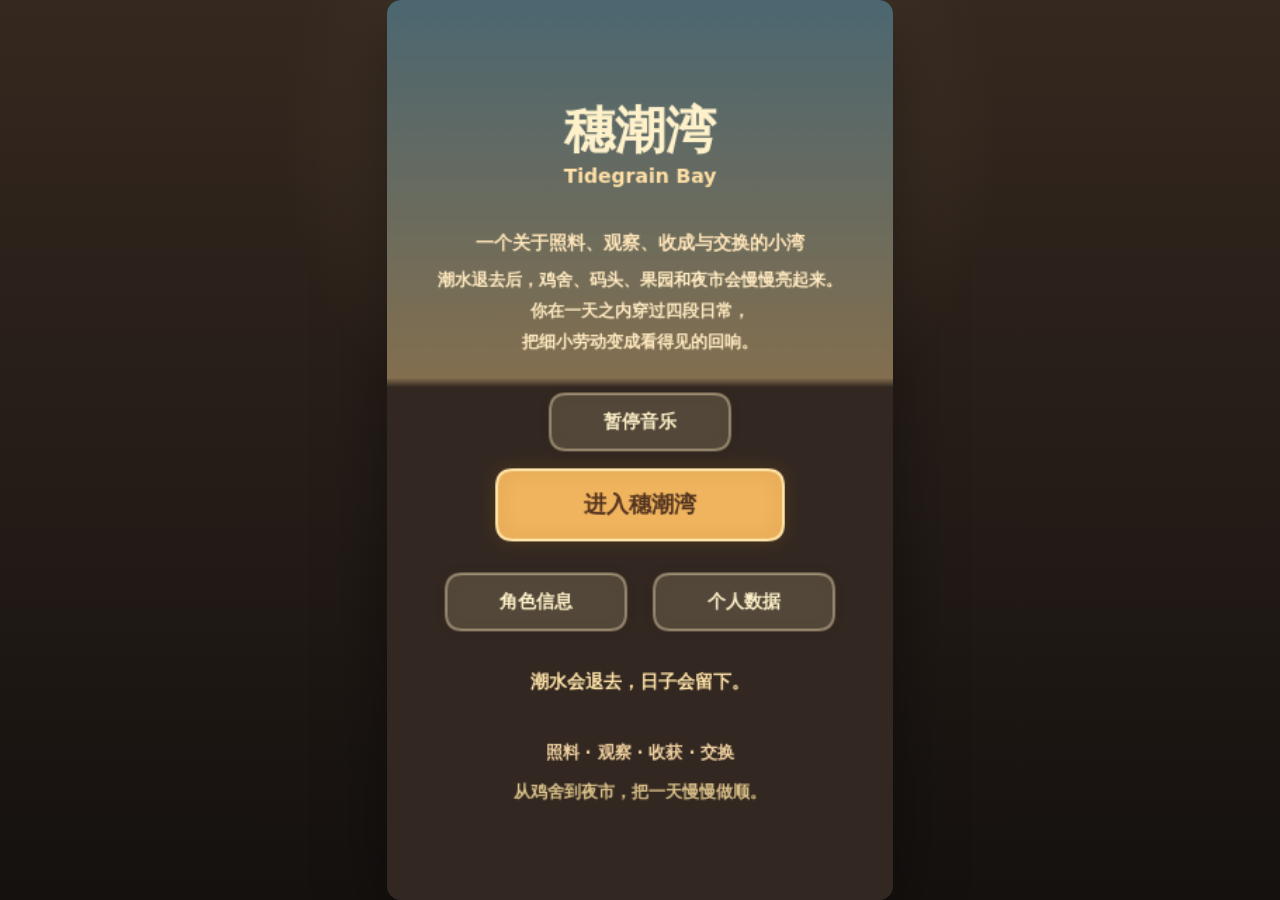
==== commit 60bc58e8: "chore: sync current Tidegrain Bay progress" ====
--- a/scenes/暖穗鸡舍/index.html
+++ b/scenes/暖穗鸡舍/index.html
@@ -66,7 +66,6 @@
     "use strict";
 
     const Config = {
-      version: "v2.1",
       W: 360,
       H: 640,
       fov: 98,
@@ -74,11 +73,16 @@
       staminaMax: 100,
       errorText: "哎呀，出错了，请重启试试吧~",
       storageKey: "tidegrain-bay-multi-scene-v1",
+      bgmPath: encodeURI("../../星露谷背景音.mp3"),
       input: {
         hoverEnterAngle: 12,
         hoverExitAngle: 9,
         hoverLockMs: 150,
         edgeHintAngle: 18,
+        tapAssistAngle: 15,
+        tapGuideBonus: 2.6,
+        guideNudgeDelay: 4.5,
+        guideEscalateDelay: 8,
         stationaryFrameCount: 18,
         fastTurnThreshold: 2.4,
         idleDeadzoneYaw: 0.7,
@@ -88,7 +92,7 @@
         idleSmoothing: 0.10,
         moveSmoothing: 0.18,
         fastTurnSmoothing: 0.32,
-        dragThresholdPx: 2,
+        dragThresholdPx: 4,
         dragYawScale: 0.32,
         dragPitchScale: 0.11
       },
@@ -97,10 +101,21 @@
 
     const SceneOrder = ["coop", "dock", "orchard", "market"];
     const SceneMeta = {
-      coop: { name: "暖穗鸡舍", en: "WarmSheaf Coop", core: "投喂、抚摸、拾蛋", color: "#efbd70", duration: 80 },
-      dock: { name: "听潮码头", en: "Tidewharf Dock", core: "听音、抛竿、拉扯", color: "#6dc5dd", duration: 82 },
-      orchard: { name: "风磨果园", en: "Windmill Orchard", core: "摇树、分拣、压榨", color: "#f29d63", duration: 80 },
-      market: { name: "暮灯集市", en: "Dusklantern Market", core: "浏览、交付、变现", color: "#c18dff", duration: 80 }
+      coop: { name: "暖穗鸡舍", en: "WarmSheaf Coop", core: "投喂、抚摸、拾蛋", color: "#efbd70", duration: 80, intro: "鸡舍总是醒得最早。先把干草放好，再和小鸡们打个招呼。", quote: "晨光落进鸡舍时，照料就是一天最稳的开始。" },
+      dock: { name: "听潮码头", en: "Tidewharf Dock", core: "听音、抛竿、拉扯", color: "#6dc5dd", duration: 82, intro: "海面把鱼群藏进了浪声里。跟着更近的水花，把这一杆抛准。", quote: "在穗潮湾，鱼有时先被听见，才会被看见。" },
+      orchard: { name: "风磨果园", en: "Windmill Orchard", core: "摇树、分拣、压榨", color: "#f29d63", duration: 80, intro: "风会替树把成熟交下来。你要做的，是分出最甜的一份。", quote: "果园教人的不是采摘，而是判断什么该留下、什么该变成香气。" },
+      market: { name: "暮灯集市", en: "Dusklantern Market", core: "浏览、交付、变现", color: "#c18dff", duration: 80, intro: "等灯火亮起，白天的劳动才真正有了回声。看看谁在等你的货。", quote: "夜市不只交换货物，也交换一天被看见的分量。" }
+    };
+
+    const MenuCopy = {
+      eyebrow: "一个关于照料、观察、收成与交换的小湾",
+      bodyLines: [
+        "潮水退去后，鸡舍、码头、果园和夜市会慢慢亮起来。",
+        "你在一天之内穿过四段日常，",
+        "把细小劳动变成看得见的回响。"
+      ],
+      quote: "潮水会退去，日子会留下。",
+      footer: "照料 · 观察 · 收获 · 交换"
     };
 
     const InventoryLabels = {
@@ -112,6 +127,26 @@
       jam: "果酱",
       honey: "蜂蜜"
     };
+
+    const CollectionKeys = ["egg", "silverEgg", "fish", "shell", "berry", "jam", "honey"];
+    const ProfileTitles = [
+      { id: "newcomer", name: "湾里新住民" },
+      { id: "coopkeeper", name: "鸡舍照料人" },
+      { id: "tidewatcher", name: "听潮采集者" },
+      { id: "lanterntrader", name: "暮灯货主" }
+    ];
+    const EventDefs = [
+      { id: "scene_coop", label: "完成过暖穗鸡舍" },
+      { id: "scene_dock", label: "完成过听潮码头" },
+      { id: "scene_orchard", label: "完成过风磨果园" },
+      { id: "scene_market", label: "完成过暮灯集市" },
+      { id: "silver_egg", label: "收过银星蛋" },
+      { id: "fish_catch", label: "钓到第一条鲜鱼" },
+      { id: "jam_crafted", label: "压出第一罐果酱" },
+      { id: "honey_taken", label: "收起第一份蜂蜜" },
+      { id: "order_done", label: "完成过订单交付" },
+      { id: "quick_sell", label: "完成过快速出售" }
+    ];
 
     const OrderDefs = [
       { id: "egg_pair", title: "早餐篮", needs: { egg: 2 }, gold: 90, rep: 1 },
@@ -161,6 +196,20 @@
     const canvas = document.getElementById("hudCanvas");
     const ctx = canvas.getContext("2d");
 
+    function createFlagMap(keys) {
+      const map = {};
+      keys.forEach((key) => { map[key] = false; });
+      return map;
+    }
+    function defaultStats() {
+      return {
+        totalGoldEarned: 0,
+        totalOrdersCompleted: 0,
+        totalQuickSales: 0,
+        totalSuccessfulScenes: 0
+      };
+    }
+
     function defaultSave() {
       return {
         day: 1,
@@ -168,6 +217,13 @@
         stamina: Config.staminaMax,
         rep: 0,
         weather: "晴",
+        settings: {
+          bgmPaused: false
+        },
+        profile: {
+          name: "新来的湾民",
+          titleId: "newcomer"
+        },
         friendship: { chickA: 0, chickB: 0, chickC: 0 },
         inventory: {
           egg: 0,
@@ -180,7 +236,10 @@
         },
         marketOrders: [],
         sceneBest: {},
-        sceneClears: {}
+        sceneClears: {},
+        collection: createFlagMap(CollectionKeys),
+        events: createFlagMap(EventDefs.map((def) => def.id)),
+        stats: defaultStats()
       };
     }
 
@@ -197,8 +256,11 @@
       edgeHintId: null,
       toast: "",
       toastTimer: 0,
+      toastType: "info",
       result: null,
       currentScene: null,
+      menuPanel: "",
+      lastProgressAt: 0,
       drag: { active: false, moved: false, canPan: false, x: 0, y: 0, yaw: 0, pitch: 0 },
       press: { down: false },
       orientation: { alpha: 0, beta: 0, gamma: 0, has: false },
@@ -215,12 +277,42 @@
 
     const Audio = {
       ctx: null,
+      bgm: null,
       ensure() {
         if (!this.ctx) {
           const AC = window.AudioContext || window.webkitAudioContext;
           if (AC) this.ctx = new AC();
         }
         if (this.ctx && this.ctx.state === "suspended") this.ctx.resume();
+      },
+      ensureBgm() {
+        if (this.bgm) return this.bgm;
+        try {
+          const music = new window.Audio(Config.bgmPath);
+          music.loop = true;
+          music.preload = "auto";
+          music.volume = 0.42;
+          this.bgm = music;
+        } catch (_) {
+          this.bgm = null;
+        }
+        return this.bgm;
+      },
+      syncBgm() {
+        const music = this.ensureBgm();
+        if (!music || !State.save || !State.save.settings) return;
+        if (State.save.settings.bgmPaused) {
+          if (!music.paused) music.pause();
+          return;
+        }
+        const playPromise = music.play();
+        if (playPromise && typeof playPromise.catch === "function") playPromise.catch(() => {});
+      },
+      toggleBgm() {
+        if (!State.save || !State.save.settings) return;
+        State.save.settings.bgmPaused = !State.save.settings.bgmPaused;
+        saveGame();
+        this.syncBgm();
       },
       beep(type) {
         try {
@@ -870,19 +962,168 @@
       if (fill) ctx.fill();
       if (stroke) ctx.stroke();
     }
-    function setToast(text, time = 1.2) {
+    function nowMs() {
+      return typeof performance !== "undefined" ? performance.now() : Date.now();
+    }
+    function markProgress() {
+      State.lastProgressAt = nowMs();
+    }
+    function hasGuideBoost(sceneId) {
+      return (State.save.sceneClears[sceneId] || 0) < 3;
+    }
+    function getGuideAssistLevel(scene) {
+      if (!scene) return 0;
+      if (hasGuideBoost(scene.id)) return 2;
+      const idle = (nowMs() - State.lastProgressAt) / 1000;
+      if (idle >= Config.input.guideEscalateDelay) return 2;
+      if (idle >= Config.input.guideNudgeDelay) return 1;
+      return 0;
+    }
+    function getToastPalette(type) {
+      const map = {
+        info: { bg: "rgba(49, 32, 25, 0.84)", accent: "#f6d38d", text: "#fff5d2" },
+        pickup: { bg: "rgba(83, 57, 34, 0.88)", accent: "#ffd977", text: "#fff4d2" },
+        place: { bg: "rgba(77, 54, 33, 0.88)", accent: "#ffe08f", text: "#fff4d2" },
+        good: { bg: "rgba(34, 67, 46, 0.88)", accent: "#7be0a0", text: "#eefdef" },
+        warn: { bg: "rgba(89, 59, 29, 0.9)", accent: "#ffc678", text: "#fff3d8" },
+        miss: { bg: "rgba(95, 44, 39, 0.9)", accent: "#ff9f92", text: "#fff0eb" }
+      };
+      return map[type] || map.info;
+    }
+    function getStatusPalette(status) {
+      const map = {
+        ready: { stroke: "#ffe8a4", fill: "#fff7d4", text: "#563a21", glow: "rgba(255,232,159,0.92)" },
+        done: { stroke: "#8ddcaa", fill: "#effbf2", text: "#22452d", glow: "rgba(141,220,170,0.92)" },
+        blocked: { stroke: "#ffb196", fill: "#fff0e8", text: "#5f332a", glow: "rgba(255,177,150,0.92)" },
+        warn: { stroke: "#ffd07a", fill: "#fff4d8", text: "#5c4322", glow: "rgba(255,208,122,0.92)" },
+        hint: { stroke: "#f5df98", fill: "#fff7db", text: "#5f4525", glow: "rgba(245,223,152,0.88)" },
+        idle: { stroke: "rgba(255,255,255,0.74)", fill: "rgba(255,255,255,0.42)", text: "#fff5d2", glow: "rgba(255,255,255,0.58)" }
+      };
+      return map[status] || map.idle;
+    }
+    function getModeLabel() {
+      if (State.desktopSim) return "拖动视角";
+      return State.sensorMode === "hybrid" ? "陀螺仪 + 微调" : "拖动视角";
+    }
+    function guessToastType(text) {
+      if (!text) return "info";
+      if (/不够|不太对|没有|缺少|挣脱|错过|靠近|换个方向|先去|先捡|先看/.test(text)) return "warn";
+      if (/手持|拿起|捡起|收起|鱼漂动了|起钩/.test(text)) return "pickup";
+      if (/放好|放进|甩出去|打开|收过了|入筐/.test(text)) return "place";
+      if (/成功|完成|收好|已交付|赚到|提升|得到|开始了/.test(text)) return "good";
+      return "info";
+    }
+    function setToast(text, time = 1.2, type = "info") {
+      if (type === "info") type = guessToastType(text);
       State.toast = text;
       State.toastTimer = time;
+      State.toastType = type;
+      if (type === "info" || type === "pickup" || type === "place" || type === "good") markProgress();
+    }
+
+    function mergeFlagMap(keys, parsed) {
+      const merged = createFlagMap(keys);
+      if (!parsed || typeof parsed !== "object") return merged;
+      keys.forEach((key) => {
+        if (parsed[key]) merged[key] = true;
+      });
+      return merged;
+    }
+    function getProfileTitleById(id) {
+      return ProfileTitles.find((title) => title.id === id) || ProfileTitles[0];
+    }
+    function getPlayerTitle() {
+      return getProfileTitleById(State.save.profile && State.save.profile.titleId);
+    }
+    function getOwnedAssetKeys() {
+      return CollectionKeys.filter((key) => (State.save.inventory[key] || 0) > 0);
+    }
+    function getCollectedAssetKeys() {
+      return CollectionKeys.filter((key) => State.save.collection[key]);
+    }
+    function countCompletedEvents() {
+      return EventDefs.filter((def) => State.save.events[def.id]).length;
+    }
+    function countSceneClearsTotal() {
+      return SceneOrder.reduce((sum, id) => sum + (State.save.sceneClears[id] || 0), 0);
+    }
+    function countUniqueSceneClears() {
+      return SceneOrder.filter((id) => (State.save.sceneClears[id] || 0) > 0).length;
+    }
+    function summarizeAssetLabels(keys, emptyText) {
+      if (!keys.length) return emptyText;
+      const labels = keys.slice(0, 4).map((key) => InventoryLabels[key]);
+      return keys.length > 4 ? `${labels.join(" · ")} 等 ${keys.length}种` : labels.join(" · ");
+    }
+    function markCollection(key) {
+      if (Object.prototype.hasOwnProperty.call(State.save.collection, key)) State.save.collection[key] = true;
+    }
+    function markEvent(id) {
+      if (Object.prototype.hasOwnProperty.call(State.save.events, id)) State.save.events[id] = true;
+    }
+    function trackGoldEarned(amount) {
+      State.save.stats.totalGoldEarned += amount;
+    }
+    function backfillProgress(save, parsed) {
+      CollectionKeys.forEach((key) => {
+        if ((save.inventory[key] || 0) > 0) save.collection[key] = true;
+      });
+      if ((save.sceneClears.coop || 0) > 0) {
+        save.collection.egg = true;
+        save.events.scene_coop = true;
+      }
+      if ((save.sceneClears.dock || 0) > 0) {
+        save.collection.fish = true;
+        save.events.scene_dock = true;
+        save.events.fish_catch = true;
+      }
+      if ((save.sceneClears.orchard || 0) > 0) {
+        save.collection.berry = true;
+        save.collection.jam = true;
+        save.collection.honey = true;
+        save.events.scene_orchard = true;
+        save.events.jam_crafted = true;
+        save.events.honey_taken = true;
+      }
+      if ((save.sceneClears.market || 0) > 0) save.events.scene_market = true;
+      if ((save.inventory.silverEgg || 0) > 0) {
+        save.collection.silverEgg = true;
+        save.events.silver_egg = true;
+      }
+      if (save.rep > 0) {
+        save.events.order_done = true;
+        save.stats.totalOrdersCompleted = Math.max(save.stats.totalOrdersCompleted || 0, 1);
+      }
+      if (!(parsed && parsed.stats && Number.isFinite(parsed.stats.totalGoldEarned))) {
+        save.stats.totalGoldEarned = Math.max(0, (save.gold || 0) - 120);
+      }
+      save.stats.totalSuccessfulScenes = Math.max(save.stats.totalSuccessfulScenes || 0, countSceneClearsTotalFromSave(save));
+    }
+    function countSceneClearsTotalFromSave(save) {
+      return SceneOrder.reduce((sum, id) => sum + (save.sceneClears[id] || 0), 0);
     }
 
     function normalizeSave(parsed) {
       const base = defaultSave();
-      const save = Object.assign(base, parsed || {});
-      save.friendship = Object.assign(base.friendship, parsed && parsed.friendship ? parsed.friendship : {});
-      save.inventory = Object.assign(base.inventory, parsed && parsed.inventory ? parsed.inventory : {});
+      const save = Object.assign({}, base, parsed || {});
+      save.settings = Object.assign({}, base.settings, parsed && parsed.settings ? parsed.settings : {});
+      save.settings.bgmPaused = !!save.settings.bgmPaused;
+      save.profile = Object.assign({}, base.profile, parsed && parsed.profile ? parsed.profile : {});
+      if (!save.profile.name) save.profile.name = base.profile.name;
+      if (!ProfileTitles.some((title) => title.id === save.profile.titleId)) save.profile.titleId = base.profile.titleId;
+      save.friendship = Object.assign({}, base.friendship, parsed && parsed.friendship ? parsed.friendship : {});
+      save.inventory = Object.assign({}, base.inventory, parsed && parsed.inventory ? parsed.inventory : {});
       save.sceneBest = filterSceneStats(parsed && parsed.sceneBest);
       save.sceneClears = filterSceneStats(parsed && parsed.sceneClears);
       save.marketOrders = normalizeOrders(parsed && parsed.marketOrders);
+      save.collection = mergeFlagMap(CollectionKeys, parsed && parsed.collection);
+      save.events = mergeFlagMap(EventDefs.map((def) => def.id), parsed && parsed.events);
+      save.stats = Object.assign({}, base.stats, parsed && parsed.stats ? parsed.stats : {});
+      save.stats.totalGoldEarned = Math.max(0, Number(save.stats.totalGoldEarned) || 0);
+      save.stats.totalOrdersCompleted = Math.max(0, Number(save.stats.totalOrdersCompleted) || 0);
+      save.stats.totalQuickSales = Math.max(0, Number(save.stats.totalQuickSales) || 0);
+      save.stats.totalSuccessfulScenes = Math.max(0, Number(save.stats.totalSuccessfulScenes) || 0);
+      backfillProgress(save, parsed);
       return save;
     }
 
@@ -941,6 +1182,13 @@
 
     function addInventory(key, amount) {
       State.save.inventory[key] = (State.save.inventory[key] || 0) + amount;
+      if (amount > 0) {
+        markCollection(key);
+        if (key === "silverEgg") markEvent("silver_egg");
+        if (key === "fish") markEvent("fish_catch");
+        if (key === "jam") markEvent("jam_crafted");
+        if (key === "honey") markEvent("honey_taken");
+      }
     }
     function hasInventory(need) {
       for (const [key, amount] of Object.entries(need)) {
@@ -1030,7 +1278,155 @@
         fruit: 30
       };
       const radius = (base[obj.kind] || 32) * (projection ? clamp(projection.scale, 0.72, 1.42) : 1);
-      return radius;
+      const guideMul = obj.id === getGuideTargetId() ? 1.1 : 1;
+      const freshMul = State.currentScene && hasGuideBoost(State.currentScene.id) ? 1.12 : 1;
+      return radius * guideMul * freshMul;
+    }
+    function inventoryHasAny(keys) {
+      return keys.some((key) => (State.save.inventory[key] || 0) > 0);
+    }
+    function describeSceneObject(scene, obj) {
+      if (!scene || !obj) return { state: "idle", title: "观察场景", detail: "慢慢移动视角，对准高亮目标" };
+      const d = scene.data || {};
+      if (scene.id === "coop") {
+        if (obj.kind === "hopper") {
+          return d.holding === "hay"
+            ? { state: "done", title: "已经拿到干草", detail: "去把它放进空食槽" }
+            : { state: "ready", title: "拿一捆干草", detail: "先补满三个空食槽" };
+        }
+        if (obj.kind === "trough") {
+          if (obj.filled) return { state: "done", title: "这个食槽已经放好", detail: "去找下一个目标" };
+          return d.holding === "hay"
+            ? { state: "ready", title: "把干草放进去", detail: "放好后会立刻计入进度" }
+            : { state: "blocked", title: "先去料斗拿干草", detail: "拿一捆回来再补食槽" };
+        }
+        if (obj.kind === "chicken") {
+          return obj.pet
+            ? { state: "done", title: `${obj.label} 今天摸过了`, detail: "去找还没安抚的小鸡" }
+            : { state: "ready", title: `摸摸 ${obj.label}`, detail: "抚摸会提升今日好感" };
+        }
+        if (obj.kind === "egg") {
+          return obj.collected
+            ? { state: "done", title: "这颗鸡蛋已经收好了", detail: "看看地上还有没有漏掉的" }
+            : { state: "ready", title: "拾起鸡蛋", detail: "可以带去集市出售或交订单" };
+        }
+      }
+      if (scene.id === "dock") {
+        if (d.phase === "fight") return { state: "ready", title: "稳住捕获框", detail: "按住上移，松开就会下落" };
+        if (obj.kind === "spot") {
+          if (d.phase === "wait" && obj.id === d.castId) return { state: "blocked", title: "等鱼咬钩", detail: "看到鱼漂动起来再立刻点" };
+          if (d.phase === "bite" && obj.id === d.activeId) return { state: "ready", title: "现在立刻起钩", detail: "就是这一瞬间，别让鱼跑掉" };
+          if (obj.id !== d.activeId) return { state: "warn", title: "这边鱼情不太对", detail: "跟着更密的水花和海声找位置" };
+          return { state: "ready", title: "把鱼线抛到这里", detail: "对准活跃水花，准备钓这一条" };
+        }
+      }
+      if (scene.id === "orchard") {
+        if (obj.kind === "tree") {
+          return obj.shaken
+            ? { state: "done", title: "这棵树已经摇过了", detail: "去捡落下来的果子" }
+            : { state: "ready", title: "摇一摇果树", detail: "先把果子从树上打下来" };
+        }
+        if (obj.kind === "fruit") {
+          return { state: "ready", title: obj.fruitType === "good" ? "捡起完好果" : "捡起加工果", detail: obj.fruitType === "good" ? "完好果送去果筐" : "加工果拿去压榨台" };
+        }
+        if (obj.kind === "hive") {
+          return obj.taken
+            ? { state: "done", title: "这箱蜂蜜收过了", detail: "看看别的目标是否完成" }
+            : { state: "ready", title: "收起蜂蜜", detail: "今天这份蜂蜜可以直接带走" };
+        }
+        if (obj.kind === "crateGood") {
+          if (d.holding === "good") return { state: "ready", title: "把好果放进果筐", detail: "鲜果会进入今日收获" };
+          if (d.holding === "process") return { state: "warn", title: "手里这颗更适合压榨", detail: "把加工果送去另一边的压榨台" };
+          return { state: "blocked", title: "先捡起一颗完好果", detail: "地上成熟的好果要先分类入筐" };
+        }
+        if (obj.kind === "press") {
+          if (d.holding === "process") return { state: "ready", title: "把加工果放进压榨台", detail: "压榨后会得到一罐果酱" };
+          if (d.holding === "good") return { state: "warn", title: "这颗更适合直接入筐", detail: "完好果应该送到果筐那边" };
+          return { state: "blocked", title: "先捡起加工果", detail: "有瑕疵的果子适合做成果酱" };
+        }
+      }
+      if (scene.id === "market") {
+        if (obj.id === "board") {
+          return d.panel
+            ? { state: "done", title: "订单板已经打开", detail: "看看缺什么，再去对应摊位处理" }
+            : { state: "ready", title: "查看今日订单", detail: "先看缺口，再决定交付还是快卖" };
+        }
+        if (obj.id === "stallGrocer") {
+          return inventoryHasAny(["egg", "berry"])
+            ? { state: "ready", title: "把农货快速卖出", detail: "鸡蛋和鲜果都能在这里变现" }
+            : { state: "blocked", title: "背包里还没有农货", detail: "先去鸡舍或果园收点货回来" };
+        }
+        if (obj.id === "stallFish") {
+          return inventoryHasAny(["fish", "shell"])
+            ? { state: "ready", title: "把海货快速卖出", detail: "鲜鱼和贝壳都能在鱼摊变现" }
+            : { state: "blocked", title: "背包里还没有海货", detail: "先去码头钓到鱼再回来" };
+        }
+        if (obj.id === "stallCraft") {
+          return inventoryHasAny(["silverEgg", "jam", "honey"])
+            ? { state: "ready", title: "把手作品卖个好价", detail: "银星蛋、果酱和蜂蜜都适合这里" }
+            : { state: "blocked", title: "还没有可卖的手作品", detail: "试试带着果酱、蜂蜜或银星蛋过来" };
+        }
+      }
+      return { state: "ready", title: obj.action || "交互", detail: obj.label || "" };
+    }
+    function getFocusedStatus() {
+      const scene = State.currentScene;
+      if (!scene) return { state: "idle", title: "观察场景", detail: "" };
+      const hover = State.hoverId ? getSceneObjects().find((obj) => obj.id === State.hoverId) : null;
+      if (hover) return describeSceneObject(scene, hover);
+      if (State.edgeHintId) return { state: "hint", title: "目标在视野边缘", detail: "跟着箭头把目标拉回屏幕中央" };
+      return getGuideAssistLevel(scene) > 0
+        ? { state: "hint", title: "慢慢转动视角", detail: "把准星对准高亮目标再点击" }
+        : { state: "idle", title: "观察场景", detail: "" };
+    }
+    function getSceneTaskCards(scene) {
+      if (!scene) return [];
+      if (scene.id === "coop") {
+        return [
+          { tag: "喂", label: "干草", value: `${scene.data.feedPlaced}/3`, done: scene.data.feedPlaced >= 3, tone: "#efc66e" },
+          { tag: "摸", label: "安抚", value: `${scene.data.petsDone}/3`, done: scene.data.petsDone >= 3, tone: "#f1a5bc" },
+          { tag: "蛋", label: "收蛋", value: `${scene.data.eggsCollected}/2`, done: scene.data.eggsCollected >= 2, tone: "#ffe29f" }
+        ];
+      }
+      if (scene.id === "dock") {
+        const phaseLabel = scene.data.phase === "search" ? "搜寻中" : scene.data.phase === "bite" ? "起钩" : scene.data.phase === "fight" ? "拉扯中" : "等待中";
+        return [
+          { tag: "听", label: "鱼情", value: phaseLabel, done: scene.data.phase !== "search", tone: "#8bcfe0" },
+          { tag: "稳", label: "手感", value: scene.data.phase === "fight" ? `${Math.round(scene.data.progress)}%` : "准备", done: scene.data.phase === "fight" && scene.data.progress >= 80, tone: "#8ce0be" },
+          { tag: "鱼", label: "渔获", value: `${scene.data.catches}/2`, done: scene.data.catches >= 2, tone: "#d3f1ff" }
+        ];
+      }
+      if (scene.id === "orchard") {
+        return [
+          { tag: "果", label: "好果", value: `${scene.data.sorted}/2`, done: scene.data.sorted >= 2, tone: "#f0b56e" },
+          { tag: "酱", label: "压榨", value: `${scene.data.jamDone}/1`, done: scene.data.jamDone >= 1, tone: "#d78e6d" },
+          { tag: "蜜", label: "蜂蜜", value: `${scene.data.honey ? 1 : 0}/1`, done: !!scene.data.honey, tone: "#f5d66b" }
+        ];
+      }
+      const doneOrders = State.save.marketOrders.filter((order) => order.done).length;
+      return [
+        { tag: "单", label: "订单", value: `${doneOrders}/3`, done: doneOrders >= 2, tone: "#c7a3ff" },
+        { tag: "售", label: "成交", value: `${scene.data.actions}/2`, done: scene.data.actions >= 2, tone: "#9dc7ff" },
+        { tag: "金", label: "收益", value: `${scene.data.earned}G`, done: scene.data.earned >= 120, tone: "#ffd77c" }
+      ];
+    }
+    function getTapAssistTarget() {
+      const hover = findHover();
+      if (hover) return hover;
+      const guideId = getGuideTargetId();
+      let best = null;
+      let bestScore = Infinity;
+      for (const obj of getSceneObjects()) {
+        if (!isInteractable(obj)) continue;
+        const lookDist = getLookDistance(obj);
+        if (lookDist > Config.input.tapAssistAngle) continue;
+        const score = lookDist - (obj.id === guideId ? Config.input.tapGuideBonus : 0);
+        if (score < bestScore) {
+          best = obj;
+          bestScore = score;
+        }
+      }
+      return best;
     }
     function project(obj) {
       if (World.ready && State.screen === "playing") {
@@ -1211,6 +1607,7 @@
     async function requestMotionAndOpenHub() {
       try {
         Audio.ensure();
+        State.menuPanel = "";
         State.permissionAsked = true;
         const DOE = window.DeviceOrientationEvent;
         if (DOE && typeof DOE.requestPermission === "function") {
@@ -1242,6 +1639,7 @@
     }
 
     function openHubDesktop() {
+      State.menuPanel = "";
       State.sensorMode = "drag";
       State.sensorReady = false;
       State.desktopSim = true;
@@ -1333,7 +1731,7 @@
       State.needsCalibration = State.sensorReady && !State.desktopSim;
       calibrate();
       if (World.ready) World.loadScene(State.currentScene);
-      setToast(`${SceneMeta[id].name} · ${SceneMeta[id].core}`, 2.1);
+      setToast(SceneMeta[id].intro || `${SceneMeta[id].name} · ${SceneMeta[id].core}`, 2.2);
     }
 
     function leaveScene() {
@@ -1353,6 +1751,10 @@
       const usedTime = Math.max(0, Math.round(SceneMeta[id].duration - State.currentScene.timer));
       const best = State.save.sceneBest[id];
       if (success && (!best || usedTime < best)) State.save.sceneBest[id] = usedTime;
+      if (success) {
+        State.save.stats.totalSuccessfulScenes += 1;
+        markEvent(`scene_${id}`);
+      }
       saveGame();
       State.result = {
         id,
@@ -1469,28 +1871,28 @@
       const scene = State.currentScene;
       if (!scene) return null;
       if (scene.id === "coop") {
-        if (scene.data.holding !== "hay" && scene.objects.some(o => o.kind === "trough" && !o.filled)) return { obj: scene.objects.find(o => o.id === "hopper"), text: "先从料斗拿一束干草" };
-        if (scene.data.holding === "hay") return { obj: scene.objects.find(o => o.kind === "trough" && !o.filled), text: "把干草放进空食槽" };
-        const unpet = scene.objects.find(o => o.kind === "chicken" && !o.pet);
-        if (unpet) return { obj: unpet, text: `找到 ${unpet.label}，摸摸它` };
-        return { obj: scene.objects.find(o => o.kind === "egg" && !o.collected), text: "地上还有鸡蛋没捡" };
+        if (scene.data.holding !== "hay" && scene.objects.some((o) => o.kind === "trough" && !o.filled)) return { obj: scene.objects.find((o) => o.id === "hopper"), text: "先去料斗拿一捆干草", detail: "拿到手后，再回头补空着的食槽" };
+        if (scene.data.holding === "hay") return { obj: scene.objects.find((o) => o.kind === "trough" && !o.filled), text: "把干草放进空食槽", detail: "放好一槽就会立刻推进今日进度" };
+        const unpet = scene.objects.find((o) => o.kind === "chicken" && !o.pet);
+        if (unpet) return { obj: unpet, text: `找到 ${unpet.label}，摸摸它`, detail: "抚摸会补上今天的安抚进度和好感" };
+        return { obj: scene.objects.find((o) => o.kind === "egg" && !o.collected), text: "地上还有鸡蛋没捡", detail: "鸡蛋能带去集市卖掉或交订单" };
       }
       if (scene.id === "dock") {
-        const active = scene.objects.find(o => o.id === scene.data.activeId);
-        if (scene.data.phase === "search") return { obj: active, text: "跟着咕噜声，把视角对准水花抛竿" };
-        if (scene.data.phase === "bite") return { obj: active, text: "鱼漂沉了，马上点一下起钩" };
-        return { obj: active, text: "按住屏幕让绿色捕获框追住鱼标" };
+        const active = scene.objects.find((o) => o.id === scene.data.activeId);
+        if (scene.data.phase === "search") return { obj: active, text: "跟着水花和海声，把视角对准鱼位", detail: "声音更近、水花更密的位置，就是这一轮的目标点" };
+        if (scene.data.phase === "bite") return { obj: active, text: "鱼漂沉了，马上点一下起钩", detail: "这一下要快，错过就会脱钩" };
+        return { obj: active, text: "按住屏幕稳住绿色捕获框", detail: "让绿框尽量包住鱼标，进度才会持续上涨" };
       }
       if (scene.id === "orchard") {
-        const tree = scene.objects.find(o => o.kind === "tree" && !o.shaken);
-        if (tree) return { obj: tree, text: "先摇树，把果子打下来" };
-        if (!scene.data.holding) return { obj: scene.objects.find(o => o.kind === "fruit" && !o.collected), text: "捡起地上的果子" };
-        if (scene.data.holding === "good") return { obj: scene.objects.find(o => o.id === "crate"), text: "把完好果放进果筐" };
-        return { obj: scene.objects.find(o => o.id === "press"), text: "把加工果放进压榨桶" };
+        const tree = scene.objects.find((o) => o.kind === "tree" && !o.shaken);
+        if (tree) return { obj: tree, text: "先摇树，把果子打下来", detail: "树不摇，后面的分类和压榨就没法开始" };
+        if (!scene.data.holding) return { obj: scene.objects.find((o) => o.kind === "fruit" && !o.collected), text: "捡起地上的果子", detail: "完好果入筐，加工果送去压榨台" };
+        if (scene.data.holding === "good") return { obj: scene.objects.find((o) => o.id === "crate"), text: "把完好果放进果筐", detail: "鲜果直接算作今天可出售的收成" };
+        return { obj: scene.objects.find((o) => o.id === "press"), text: "把加工果放进压榨台", detail: "压榨完成后会得到一罐果酱" };
       }
       if (scene.id === "market") {
         if (scene.data.panel) return null;
-        return { obj: scene.objects.find(o => o.id === "board"), text: "先看订单板，或者去摊位快速出售" };
+        return { obj: scene.objects.find((o) => o.id === "board"), text: "先看订单板，再决定去哪一摊处理货物", detail: "订单优先赚声望，快卖更适合立刻变现" };
       }
       return null;
     }
@@ -1498,7 +1900,8 @@
     function interactSceneObject(obj) {
       const scene = State.currentScene;
       if (!scene || !obj) {
-        setToast("再靠近一点点", 0.9);
+        const guide = getSceneHint();
+        setToast(guide && guide.text ? guide.text : "再靠近一点点", 1, "warn");
         Audio.beep("miss");
         return;
       }
@@ -1687,8 +2090,11 @@
       removeInventory({ [found]: 1 });
       const price = getSellPrice(found);
       State.save.gold += price;
+      State.save.stats.totalQuickSales += 1;
       scene.data.actions += 1;
       scene.data.earned += price;
+      trackGoldEarned(price);
+      markEvent("quick_sell");
       addFloater(`+${price}G`, Config.W * 0.74, 126, "#ffe593");
       setToast(`${label}：${InventoryLabels[found]} +${price}G`, 1.2);
       Audio.beep("coin");
@@ -1733,8 +2139,11 @@
               order.done = true;
               State.save.gold += order.gold;
               State.save.rep += order.rep;
+              State.save.stats.totalOrdersCompleted += 1;
               scene.data.actions += 1;
               scene.data.earned += order.gold;
+              trackGoldEarned(order.gold);
+              markEvent("order_done");
               addFloater(`+${order.gold}G`, 286, 128, "#ffe593");
               setToast(`${order.title} 已交付`, 1.1);
               Audio.beep("coin");
@@ -2315,51 +2724,75 @@
       ctx.stroke();
     }
     function drawObjectLabel(obj) {
-      ctx.fillStyle = "rgba(55,34,25,0.78)";
-      const w = obj.kind === "chicken" ? 120 : 90;
-      roundRect(-w / 2, -58, w, obj.kind === "chicken" ? 36 : 22, 8, true);
-      safeText(obj.action, 0, obj.kind === "chicken" ? -49 : -47, 12, "#fff5d2");
-      if (obj.kind === "chicken") safeText(`${obj.label} ${heartsFromFriendship(getFriendship(obj.id))}/5心`, 0, -33, 10, "#ffe4a8");
+      const meta = describeSceneObject(State.currentScene, obj);
+      const palette = getStatusPalette(meta.state);
+      const extra = obj.kind === "chicken"
+        ? `${obj.label} ${heartsFromFriendship(getFriendship(obj.id))}/5心`
+        : meta.state !== "ready" && meta.detail ? meta.detail : "";
+      const width = extra ? 156 : 128;
+      const height = extra ? 38 : 24;
+      ctx.fillStyle = "rgba(47, 31, 24, 0.84)";
+      roundRect(-width / 2, -60, width, height, 10, true);
+      safeText(meta.title || obj.action, 0, extra ? -48 : -47, 12, palette.stroke);
+      if (extra) safeText(extra, 0, -32, 10, "#ffe5b7");
     }
 
     function drawCrosshair() {
       ctx.save();
       ctx.translate(Config.W / 2, Config.H / 2);
+      const focus = getFocusedStatus();
+      const key = State.hoverId ? focus.state : State.edgeHintId ? "hint" : "idle";
+      const palette = getStatusPalette(key);
       const pulse = 0.5 + Math.sin(performance.now() * 0.01) * 0.12;
-      ctx.strokeStyle = State.hoverId ? "#fff1a2" : State.edgeHintId ? `rgba(255,241,162,${0.58 + pulse * 0.18})` : "rgba(255,255,255,0.74)";
-      ctx.lineWidth = 2;
+      const radius = State.hoverId ? 11 : key === "hint" ? 10 : 9;
+      ctx.strokeStyle = key === "idle" ? palette.stroke : palette.glow;
+      ctx.lineWidth = State.hoverId ? 2.5 : 2;
       ctx.beginPath();
-      ctx.arc(0, 0, 9, 0, Math.PI * 2);
+      ctx.arc(0, 0, radius, 0, Math.PI * 2);
       ctx.moveTo(-16, 0); ctx.lineTo(-7, 0);
       ctx.moveTo(7, 0); ctx.lineTo(16, 0);
       ctx.moveTo(0, -16); ctx.lineTo(0, -7);
       ctx.moveTo(0, 7); ctx.lineTo(0, 16);
       ctx.stroke();
-      ctx.fillStyle = State.hoverId ? "#fff6cf" : "rgba(255,255,255,0.42)";
+      ctx.fillStyle = key === "idle" ? palette.fill : `rgba(255,255,255,${0.42 + pulse * 0.12})`;
       ctx.beginPath();
-      ctx.arc(0, 0, 2, 0, Math.PI * 2);
+      ctx.arc(0, 0, State.hoverId ? 2.8 : 2.2, 0, Math.PI * 2);
       ctx.fill();
       ctx.restore();
     }
 
-    function drawHud() {
-      const scene = State.currentScene;
-      ctx.fillStyle = "rgba(43, 31, 26, 0.74)";
-      roundRect(10, 10, 340, 60, 12, true);
-      safeText(scene.meta.name, 28, 27, 13, "#fff3d3", "left");
-      safeText(scene.meta.en, 28, 49, 11, "#dfc594", "left");
-      safeText(`Day ${State.save.day}`, 220, 27, 12, "#fff1cc");
-      safeText(`${Math.ceil(scene.timer)}s`, 318, 27, 18, scene.timer <= 12 ? "#ffba9d" : "#fff3d3");
-      safeText(`${State.save.weather} · ${State.save.stamina}体力`, 258, 49, 11, "#ffe4a5");
-      safeText(Config.version, 322, 49, 11, "#d4bf91");
-      drawSceneProgress();
-      drawModeBadge();
-      drawHoldingBadge();
-      drawCrosshair();
-      drawObjectiveGuide();
-      drawButton("地图", 16, 584, 64, 34);
-      drawButton("居中", 90, 584, 64, 34);
-      drawButton(State.desktopSim ? "电脑测试" : State.sensorMode === "hybrid" ? "陀螺仪+微调" : "拖动", 202, 584, 142, 34);
+    function drawTopBar(scene) {
+      const staminaRatio = clamp(State.save.stamina / Config.staminaMax, 0, 1);
+      ctx.fillStyle = "rgba(39, 29, 24, 0.78)";
+      roundRect(12, 10, 336, 58, 14, true);
+      safeText(scene.meta.name, 28, 28, 15, "#fff3d3", "left");
+      safeText(`Day ${State.save.day} · ${State.save.weather}`, 28, 49, 11, "#e8cc98", "left");
+      ctx.fillStyle = "rgba(255, 243, 210, 0.1)";
+      roundRect(260, 15, 76, 20, 10, true);
+      safeText(`${Math.ceil(scene.timer)}s`, 298, 25, 12, scene.timer <= 12 ? "#ffb59b" : "#fff3d3");
+      safeText(`体力 ${State.save.stamina}`, 288, 47, 11, "#fff0c8");
+      ctx.fillStyle = "rgba(255,255,255,0.12)";
+      roundRect(240, 56, 96, 4, 2, true);
+      ctx.fillStyle = staminaRatio > 0.32 ? "#8bd9a4" : staminaRatio > 0.15 ? "#f0c36b" : "#ff9f88";
+      roundRect(240, 56, 96 * staminaRatio, 4, 2, true);
+    }
+
+    function drawTaskStrip(scene) {
+      const cards = getSceneTaskCards(scene);
+      const y = 78;
+      const w = 102;
+      const h = 40;
+      const gap = 9;
+      cards.forEach((card, index) => {
+        const x = 18 + index * (w + gap);
+        ctx.fillStyle = card.done ? "rgba(85, 122, 94, 0.82)" : "rgba(42, 31, 26, 0.66)";
+        roundRect(x, y, w, h, 12, true);
+        ctx.fillStyle = card.done ? "rgba(225, 255, 233, 0.2)" : card.tone;
+        roundRect(x + 8, y + 8, 22, 22, 8, true);
+        safeText(card.tag, x + 19, y + 19, 11, card.done ? "#245033" : "#4a3321");
+        safeText(card.label, x + 38, y + 15, 10, "#e6c99b", "left");
+        safeText(card.value, x + w - 12, y + 24, 12, card.done ? "#ddffde" : "#fff1cc", "right");
+      });
     }
 
     function drawHoldingBadge() {
@@ -2369,51 +2802,68 @@
       if (scene.id === "coop") text = scene.data.holding === "hay" ? "手持干草" : "";
       if (scene.id === "orchard") text = scene.data.holding === "good" ? "手持完好果" : scene.data.holding === "process" ? "手持加工果" : "";
       if (!text) return;
-      ctx.fillStyle = "rgba(255, 232, 159, 0.92)";
-      roundRect(228, 538, 114, 34, 11, true);
-      safeText(text, 285, 555, 13, "#6b4328");
-    }
-
-    function drawSceneProgress() {
+      ctx.fillStyle = "rgba(255, 232, 159, 0.94)";
+      roundRect(214, 540, 128, 30, 10, true);
+      safeText(text, 278, 555, 12, "#674325");
+    }
+
+    function drawModeChip() {
+      const label = getModeLabel();
+      ctx.fillStyle = "rgba(255, 239, 196, 0.15)";
+      roundRect(172, 584, 172, 36, 12, true);
+      safeText(label, 186, 603, 11, "#ffe5ae", "left");
+      ctx.fillStyle = State.motion.isStationary ? "rgba(141, 211, 156, 0.96)" : "rgba(255, 203, 124, 0.96)";
+      roundRect(312, 593, 20, 18, 7, true);
+      safeText(State.motion.isStationary ? "稳" : "动", 322, 602, 10, "#4b2f1e");
+    }
+
+    function drawBottomControls() {
+      drawButton("地图", 16, 584, 70, 36);
+      drawButton("居中", 94, 584, 70, 36);
+      drawModeChip();
+    }
+
+    function drawHud() {
       const scene = State.currentScene;
-      ctx.fillStyle = "rgba(43, 31, 26, 0.62)";
-      roundRect(18, 80, 324, 30, 11, true);
-      let text = "";
-      if (scene.id === "coop") text = `干草 ${scene.data.feedPlaced}/3 · 摸摸 ${scene.data.petsDone}/3 · 鸡蛋 ${scene.data.eggsCollected}/2`;
-      if (scene.id === "dock") text = scene.data.phase === "fight" ? `拉扯中 ${Math.round(scene.data.progress)}% · 上钩 ${scene.data.catches}/2` : `水花定位 · 已钓 ${scene.data.catches}/2`;
-      if (scene.id === "orchard") text = `好果 ${scene.data.sorted}/2 · 果酱 ${scene.data.jamDone}/1 · 蜂蜜 ${scene.data.honey ? 1 : 0}/1`;
-      if (scene.id === "market") text = `今日成交 ${scene.data.actions}/2 · 已赚 ${scene.data.earned}G`;
-      safeText(text, 180, 95, 12, "#fff1c2");
-    }
-
-    function drawModeBadge() {
-      const label = State.desktopSim ? "电脑拖动" : State.sensorMode === "hybrid" ? "陀螺仪 + 微调" : "拖动模式";
-      const sub = State.motion.isStationary ? "稳" : "动";
-      ctx.fillStyle = "rgba(255, 239, 196, 0.16)";
-      roundRect(230, 114, 110, 24, 9, true);
-      safeText(label, 280, 126, 10, "#ffe4a8");
-      ctx.fillStyle = State.motion.isStationary ? "rgba(141, 211, 156, 0.94)" : "rgba(255, 203, 124, 0.94)";
-      roundRect(316, 116, 18, 18, 6, true);
-      safeText(sub, 325, 125, 9, "#4b2f1e");
+      drawTopBar(scene);
+      drawTaskStrip(scene);
+      drawHoldingBadge();
+      drawCrosshair();
+      drawObjectiveGuide();
+      drawBottomControls();
     }
 
     function drawObjectiveGuide() {
+      const scene = State.currentScene;
       const guide = getSceneHint();
-      if (!guide || !guide.obj) return;
-      if (State.hoverId === guide.obj.id) return;
+      if (!scene || !guide || !guide.obj) return;
+      if (scene.id === "dock" && scene.data.phase === "fight") return;
+      if (scene.id === "market" && scene.data.panel) return;
+      const assistLevel = getGuideAssistLevel(scene);
+      if (State.hoverId === guide.obj.id && assistLevel === 0) return;
+      const detail = guide.detail || describeSceneObject(scene, guide.obj).detail || guide.text;
       const obj = guide.obj;
       const delta = normDeg(obj.yaw - State.look.yaw);
       const yDelta = obj.pitch - State.look.pitch;
       const offscreen = Math.abs(delta) > Config.fov / 2 - 8;
+      const showDetail = assistLevel > 0;
+      const h = showDetail ? 52 : 38;
       ctx.save();
-      ctx.fillStyle = "rgba(64,39,27,0.7)";
-      roundRect(34, 116, 292, 30, 11, true);
-      safeText(guide.text, 180, 131, 12, "#fff1c2");
+      ctx.fillStyle = "rgba(56, 38, 29, 0.76)";
+      roundRect(28, 124, 304, h, 12, true);
+      safeText("当前目标", 44, 136, 10, "#d8b98a", "left");
+      safeText(guide.text, 44, showDetail ? 150 : 145, 13, "#fff2ce", "left");
+      if (showDetail) safeText(detail, 44, 164, 11, "#ecd2a2", "left");
+      if (assistLevel > 0) {
+        ctx.fillStyle = "rgba(255, 227, 165, 0.16)";
+        roundRect(268, 132, 48, 18, 8, true);
+        safeText(assistLevel > 1 ? "提示" : "跟随", 292, 141, 10, "#ffe8ae");
+      }
       if (offscreen) {
         drawDirectionalArrow(delta < 0, 320, true);
       } else if (Math.abs(yDelta) > 8) {
         const x = Config.W / 2 + (delta / (Config.fov / 2)) * (Config.W / 2);
-        const y = yDelta > 0 ? 168 : 486;
+        const y = yDelta > 0 ? 188 : 482;
         ctx.fillStyle = "rgba(255,232,159,0.92)";
         ctx.beginPath();
         if (yDelta > 0) {
@@ -2539,27 +2989,151 @@
 
     function drawToast() {
       if (State.toastTimer <= 0 || !State.toast) return;
+      const scene = State.currentScene;
+      const palette = getToastPalette(State.toastType);
+      const y = scene && scene.id === "dock" && scene.data.phase === "fight"
+        ? 136
+        : scene && scene.id === "market" && scene.data.panel
+          ? 118
+          : 186;
       ctx.save();
       ctx.globalAlpha = clamp(State.toastTimer, 0, 1);
-      ctx.fillStyle = "rgba(49, 32, 25, 0.78)";
-      roundRect(34, 118, 292, 34, 12, true);
-      safeText(State.toast, 180, 135, 13, "#fff5d2");
+      ctx.fillStyle = palette.bg;
+      roundRect(34, y, 292, 34, 12, true);
+      ctx.fillStyle = palette.accent;
+      roundRect(42, y + 7, 4, 20, 2, true);
+      safeText(State.toast, 184, y + 17, 13, palette.text);
       ctx.restore();
     }
 
+    function getMenuHeroLayout() {
+      return {
+        titleCnY: 96,
+        titleEnY: 126,
+        eyebrowY: 174,
+        bodyStartY: 200,
+        bodyGap: 22,
+        music: { x: 116, y: 280, w: 128, h: 40 },
+        quoteY: 486,
+        footerY: 536,
+        footerSubY: 564
+      };
+    }
+    function getMenuActionLayout() {
+      return {
+        enter: { x: 78, y: 334, w: 204, h: 50 },
+        profile: { x: 42, y: 408, w: 128, h: 40 },
+        stats: { x: 190, y: 408, w: 128, h: 40 }
+      };
+    }
+    function getMenuPanelFrame() {
+      return { x: 20, y: 72, w: 320, h: 500 };
+    }
+    function getMenuPanelCloseRect(frame) {
+      return { x: frame.x + frame.w - 74, y: frame.y + 14, w: 58, h: 28 };
+    }
+    function getProfileRenameRect(frame) {
+      return { x: frame.x + 206, y: frame.y + 97, w: 92, h: 34 };
+    }
+    function getProfileTitleRects(frame) {
+      return ProfileTitles.map((title, index) => {
+        const col = index % 2;
+        const row = Math.floor(index / 2);
+        return {
+          id: title.id,
+          x: frame.x + 24 + col * 146,
+          y: frame.y + 214 + row * 56,
+          w: 126,
+          h: 44
+        };
+      });
+    }
+
     function drawMenu() {
+      const hero = getMenuHeroLayout();
+      const actions = getMenuActionLayout();
       drawGradient("#7fbfd8", "#f3cf90", "#4c3b31");
       ctx.fillStyle = "rgba(29, 23, 20, 0.52)";
       ctx.fillRect(0, 0, Config.W, Config.H);
-      safeText("穗潮湾", 180, 122, 36, "#fff2cb");
-      safeText("Tidegrain Bay", 180, 150, 14, "#ffe0a6");
-      safeText(Config.version, 180, 173, 12, "#ffdd98");
-      safeText("四个核心场景的离线 Canvas 原型集", 180, 208, 14, "#ffeac1");
-      safeText("支持手机陀螺仪，也支持电脑端拖动测试", 180, 230, 13, "#ffeac1");
-      drawButton("进入穗潮湾", 86, 290, 188, 48, true);
-      drawButton("电脑测试", 104, 350, 152, 40);
-      safeText("定点观察 + 微操作 + 场景切换 + 资源回流", 180, 446, 12, "#ffe6b0");
-      safeText("纯离线运行，无外部资源，无网络请求", 180, 470, 12, "#d9c089");
+      safeText("穗潮湾", 180, hero.titleCnY, 36, "#fff2cb");
+      safeText("Tidegrain Bay", 180, hero.titleEnY, 14, "#ffe0a6");
+      safeText(MenuCopy.eyebrow, 180, hero.eyebrowY, 13, "#ffe6ba");
+      safeText(MenuCopy.bodyLines[0], 180, hero.bodyStartY, 12, "#ffeac1");
+      safeText(MenuCopy.bodyLines[1], 180, hero.bodyStartY + hero.bodyGap, 12, "#ffeac1");
+      safeText(MenuCopy.bodyLines[2], 180, hero.bodyStartY + hero.bodyGap * 2, 12, "#ffeac1");
+      drawButton(State.save.settings.bgmPaused ? "继续音乐" : "暂停音乐", hero.music.x, hero.music.y, hero.music.w, hero.music.h);
+      drawButton("进入穗潮湾", actions.enter.x, actions.enter.y, actions.enter.w, actions.enter.h, true);
+      drawButton("角色信息", actions.profile.x, actions.profile.y, actions.profile.w, actions.profile.h);
+      drawButton("个人数据", actions.stats.x, actions.stats.y, actions.stats.w, actions.stats.h);
+      safeText(MenuCopy.quote, 180, hero.quoteY, 13, "#ffe3a8");
+      safeText(MenuCopy.footer, 180, hero.footerY, 12, "#f0d0a0");
+      safeText("从鸡舍到夜市，把一天慢慢做顺。", 180, hero.footerSubY, 12, "#d9c089");
+      if (State.menuPanel) drawMenuPanel();
+    }
+
+    function drawMenuPanel() {
+      const frame = getMenuPanelFrame();
+      ctx.fillStyle = "rgba(16, 11, 10, 0.62)";
+      ctx.fillRect(0, 0, Config.W, Config.H);
+      ctx.fillStyle = "rgba(48, 36, 30, 0.96)";
+      roundRect(frame.x, frame.y, frame.w, frame.h, 18, true);
+      ctx.strokeStyle = "rgba(255, 232, 191, 0.14)";
+      ctx.lineWidth = 1;
+      roundRect(frame.x, frame.y, frame.w, frame.h, 18, false, true);
+      if (State.menuPanel === "profile") drawProfilePanel(frame);
+      else if (State.menuPanel === "stats") drawStatsPanel(frame);
+    }
+
+    function drawProfilePanel(frame) {
+      const close = getMenuPanelCloseRect(frame);
+      const rename = getProfileRenameRect(frame);
+      const playerTitle = getPlayerTitle();
+      safeText("角色信息", frame.x + 24, frame.y + 34, 16, "#fff4d6", "left");
+      safeText("给自己起个名字，再挑一个在湾里的身份。", frame.x + 24, frame.y + 60, 11, "#d4bb94", "left");
+      drawButton("收起", close.x, close.y, close.w, close.h);
+
+      ctx.fillStyle = "rgba(255, 242, 216, 0.08)";
+      roundRect(frame.x + 18, frame.y + 82, frame.w - 36, 106, 14, true);
+      safeText("名字", frame.x + 34, frame.y + 108, 11, "#cfb48b", "left");
+      safeText(State.save.profile.name, frame.x + 34, frame.y + 132, 21, "#fff3d4", "left");
+      safeText(playerTitle.name, frame.x + 34, frame.y + 158, 12, "#ffe0a9", "left");
+      safeText(`第 ${State.save.day} 天 · 金币 ${State.save.gold}G · 声望 ${State.save.rep}`, frame.x + 34, frame.y + 180, 11, "#d9c089", "left");
+      drawButton("改名字", rename.x, rename.y, rename.w, rename.h);
+
+      safeText("常用称号", frame.x + 24, frame.y + 208, 13, "#fff0cb", "left");
+      getProfileTitleRects(frame).forEach((rect) => {
+        const title = getProfileTitleById(rect.id);
+        drawChoiceChip(title.name, rect.x, rect.y, rect.w, rect.h, State.save.profile.titleId === rect.id);
+      });
+      safeText("名字和称号都会保存在本地，下次回来还能接着这一日。", frame.x + frame.w / 2, frame.y + 346, 11, "#d7bf98");
+      safeText("先把自己安顿好，再慢慢照看整个湾。", frame.x + frame.w / 2, frame.y + 372, 12, "#ffe1aa");
+    }
+
+    function drawStatsPanel(frame) {
+      const close = getMenuPanelCloseRect(frame);
+      const ownedAssets = getOwnedAssetKeys();
+      const collectedAssets = getCollectedAssetKeys();
+      const completedEvents = countCompletedEvents();
+      safeText("个人数据", frame.x + 24, frame.y + 34, 16, "#fff4d6", "left");
+      safeText("这一页会记住你在穗潮湾留下了多少日常。", frame.x + 24, frame.y + 60, 11, "#d4bb94", "left");
+      drawButton("收起", close.x, close.y, close.w, close.h);
+
+      ctx.fillStyle = "rgba(255, 242, 216, 0.08)";
+      roundRect(frame.x + 18, frame.y + 82, frame.w - 36, 64, 14, true);
+      safeText(State.save.profile.name, frame.x + 34, frame.y + 108, 18, "#fff3d4", "left");
+      safeText(getPlayerTitle().name, frame.x + 34, frame.y + 132, 12, "#ffe0a9", "left");
+      safeText(`今天是第 ${State.save.day} 天 · ${State.save.weather}`, frame.x + frame.w - 34, frame.y + 120, 11, "#d9c089", "right");
+
+      drawStatCard("养成天数", `${State.save.day}天`, frame.x + 20, frame.y + 170, 132, 46);
+      drawStatCard("当前资产", `${ownedAssets.length}种`, frame.x + 168, frame.y + 170, 132, 46);
+      drawStatCard("图鉴完成", `${collectedAssets.length}/${CollectionKeys.length}`, frame.x + 20, frame.y + 224, 132, 46);
+      drawStatCard("事件类型", `${completedEvents}/${EventDefs.length}`, frame.x + 168, frame.y + 224, 132, 46);
+      drawStatCard("累计入账", `${State.save.stats.totalGoldEarned}G`, frame.x + 20, frame.y + 278, 132, 46);
+      drawStatCard("完成场景", `${countUniqueSceneClears()}/${SceneOrder.length}`, frame.x + 168, frame.y + 278, 132, 46);
+
+      drawInfoStrip("持有资产", summarizeAssetLabels(ownedAssets, "仓里还在等第一批收成"), frame.x + 20, frame.y + 344, frame.w - 40, 54);
+      drawInfoStrip("图鉴已见", summarizeAssetLabels(collectedAssets, "图鉴还没有亮起第一格"), frame.x + 20, frame.y + 408, frame.w - 40, 54);
+      safeText(`订单交付 ${State.save.stats.totalOrdersCompleted} 次 · 快速售出 ${State.save.stats.totalQuickSales} 次 · 场景完成 ${State.save.stats.totalSuccessfulScenes} 次`, frame.x + frame.w / 2, frame.y + 496, 11, "#d5bd96");
     }
 
     function getHubCardLayout() {
@@ -2586,6 +3160,7 @@
         const y = layout.startY + row * (layout.cardH + layout.gapY);
         const meta = SceneMeta[id];
         const clears = State.save.sceneClears[id] || 0;
+        const best = State.save.sceneBest[id];
         ctx.fillStyle = "rgba(41, 30, 24, 0.75)";
         roundRect(x, y, layout.cardW, layout.cardH, 14, true);
         ctx.fillStyle = meta.color;
@@ -2593,8 +3168,8 @@
         safeText(meta.name, x + layout.cardW / 2, y + 21, 12, "#3f2b1c");
         safeText(meta.en, x + layout.cardW / 2, y + 44, 10, "#ffe0ab");
         safeText(meta.core, x + layout.cardW / 2, y + 62, 10, "#fff2d0");
-        safeText(clears ? `已完成 ${clears}` : "未试玩", x + layout.cardW / 2, y + 81, 11, clears ? "#b5f0a4" : "#e5c191");
-        safeText(State.save.sceneBest[id] ? `最佳 ${State.save.sceneBest[id]}s` : "--", x + layout.cardW / 2, y + 96, 10, "#d8be91");
+        if (clears) safeText(`已完成 ${clears}`, x + layout.cardW / 2, y + 81, 11, "#b5f0a4");
+        if (best) safeText(`最佳 ${best}s`, x + layout.cardW / 2, y + 96, 10, "#d8be91");
       });
 
       ctx.fillStyle = "rgba(41, 30, 24, 0.74)";
@@ -2603,9 +3178,8 @@
       safeText(formatInventorySummary(), 28, 500, 11, "#ffe5b1", "left");
       safeText(formatInventorySummary2(), 28, 524, 11, "#ffe5b1", "left");
 
-      drawButton("睡到明天", 34, 570, 104, 40, true);
-      drawButton("返回首页", 148, 570, 92, 40);
-      drawButton(State.desktopSim ? "电脑测试中" : State.sensorMode === "hybrid" ? "陀螺仪已开" : "拖动模式", 250, 570, 94, 40);
+      drawButton("睡到明天", 46, 570, 126, 40, true);
+      drawButton("返回首页", 188, 570, 126, 40);
     }
 
     function formatInventorySummary() {
@@ -2637,11 +3211,36 @@
     }
 
     function drawButton(text, x, y, w, h, primary = false) {
-      ctx.fillStyle = primary ? "#f0b45e" : "rgba(255, 235, 190, 0.18)";
-      ctx.strokeStyle = primary ? "#ffe4a7" : "rgba(255, 235, 190, 0.46)";
+      ctx.save();
+      ctx.shadowColor = primary ? "rgba(127, 82, 28, 0.32)" : "rgba(0, 0, 0, 0.18)";
+      ctx.shadowBlur = primary ? 12 : 8;
+      ctx.fillStyle = primary ? "#f0b45e" : "rgba(255, 235, 190, 0.16)";
+      ctx.strokeStyle = primary ? "#ffe4a7" : "rgba(255, 235, 190, 0.42)";
       ctx.lineWidth = 2;
       roundRect(x, y, w, h, 12, true, true);
-      safeText(text, x + w / 2, y + h / 2, primary ? 17 : 13, primary ? "#533420" : "#fff2ca");
+      ctx.restore();
+      safeText(text, x + w / 2, y + h / 2 + 0.5, primary ? 16 : 13, primary ? "#533420" : "#fff2ca");
+    }
+    function drawChoiceChip(text, x, y, w, h, active = false) {
+      ctx.save();
+      ctx.fillStyle = active ? "#f0b45e" : "rgba(255, 235, 190, 0.12)";
+      ctx.strokeStyle = active ? "#ffe4a7" : "rgba(255, 235, 190, 0.24)";
+      ctx.lineWidth = active ? 2 : 1.5;
+      roundRect(x, y, w, h, 12, true, true);
+      ctx.restore();
+      safeText(text, x + w / 2, y + h / 2 + 0.5, 12, active ? "#533420" : "#fff2ca");
+    }
+    function drawStatCard(label, value, x, y, w, h) {
+      ctx.fillStyle = "rgba(255, 242, 216, 0.08)";
+      roundRect(x, y, w, h, 12, true);
+      safeText(label, x + 16, y + 15, 10, "#cfb48b", "left");
+      safeText(value, x + 16, y + 32, 15, "#fff1cc", "left");
+    }
+    function drawInfoStrip(label, text, x, y, w, h) {
+      ctx.fillStyle = "rgba(255, 242, 216, 0.08)";
+      roundRect(x, y, w, h, 12, true);
+      safeText(label, x + 14, y + 16, 10, "#cfb48b", "left");
+      safeText(text, x + 14, y + 35, 10, "#fff1cc", "left");
     }
 
     function drawError(msg) {
@@ -2680,7 +3279,7 @@
       return x >= bx && x <= bx + bw && y >= by && y <= by + bh;
     }
     function isPlayingControl(x, y) {
-      return hit(x, y, 16, 584, 64, 34) || hit(x, y, 90, 584, 64, 34) || hit(x, y, 202, 584, 142, 34) || (State.currentScene && State.currentScene.id === "market" && State.currentScene.data.panel);
+      return hit(x, y, 16, 584, 70, 36) || hit(x, y, 94, 584, 70, 36) || hit(x, y, 172, 584, 172, 36) || (State.currentScene && State.currentScene.id === "market" && State.currentScene.data.panel);
     }
 
     function pointerDown(e) {
@@ -2728,22 +3327,68 @@
       State.drag.canPan = false;
       if (wasDrag && canPan) return;
       handleTap(p.x, p.y);
+      Audio.syncBgm();
+    }
+
+    function promptForPlayerName() {
+      const raw = window.prompt("给在穗潮湾的自己起个名字", State.save.profile.name);
+      if (raw == null) return;
+      const clean = raw.replace(/\s+/g, " ").trim().slice(0, 8);
+      if (!clean) return;
+      State.save.profile.name = clean;
+      saveGame();
+    }
+    function setPlayerTitle(titleId) {
+      if (!ProfileTitles.some((title) => title.id === titleId)) return;
+      State.save.profile.titleId = titleId;
+      saveGame();
+    }
+    function handleMenuPanelTap(x, y) {
+      const frame = getMenuPanelFrame();
+      const close = getMenuPanelCloseRect(frame);
+      if (hit(x, y, close.x, close.y, close.w, close.h)) {
+        State.menuPanel = "";
+        return true;
+      }
+      if (State.menuPanel === "profile") {
+        const rename = getProfileRenameRect(frame);
+        if (hit(x, y, rename.x, rename.y, rename.w, rename.h)) {
+          promptForPlayerName();
+          return true;
+        }
+        const titleRect = getProfileTitleRects(frame).find((rect) => hit(x, y, rect.x, rect.y, rect.w, rect.h));
+        if (titleRect) {
+          setPlayerTitle(titleRect.id);
+          return true;
+        }
+        return true;
+      }
+      if (State.menuPanel === "stats") return true;
+      return false;
     }
 
     function handleTap(x, y) {
       if (State.screen === "menu") {
-        if (hit(x, y, 86, 290, 188, 48)) requestMotionAndOpenHub();
-        else if (hit(x, y, 104, 350, 152, 40)) openHubDesktop();
+        const hero = getMenuHeroLayout();
+        const actions = getMenuActionLayout();
+        if (State.menuPanel) {
+          handleMenuPanelTap(x, y);
+          return;
+        }
+        if (hit(x, y, hero.music.x, hero.music.y, hero.music.w, hero.music.h)) Audio.toggleBgm();
+        else if (hit(x, y, actions.enter.x, actions.enter.y, actions.enter.w, actions.enter.h)) requestMotionAndOpenHub();
+        else if (hit(x, y, actions.profile.x, actions.profile.y, actions.profile.w, actions.profile.h)) State.menuPanel = "profile";
+        else if (hit(x, y, actions.stats.x, actions.stats.y, actions.stats.w, actions.stats.h)) State.menuPanel = "stats";
         return;
       }
 
       if (State.screen === "hub") {
-        if (hit(x, y, 34, 570, 104, 40)) {
+        if (hit(x, y, 46, 570, 126, 40)) {
           advanceDay();
           saveGame();
           return;
         }
-        if (hit(x, y, 148, 570, 92, 40)) {
+        if (hit(x, y, 188, 570, 126, 40)) {
           State.screen = "menu";
           return;
         }
@@ -2762,16 +3407,16 @@
       }
 
       if (State.screen === "playing") {
-        if (hit(x, y, 16, 584, 64, 34)) {
+        if (hit(x, y, 16, 584, 70, 36)) {
           leaveScene();
           return;
         }
-        if (hit(x, y, 90, 584, 64, 34)) {
+        if (hit(x, y, 94, 584, 70, 36)) {
           calibrate();
           return;
         }
         if (handleSceneOverlayTap(x, y)) return;
-        interactSceneObject(findHover());
+        interactSceneObject(getTapAssistTarget());
         return;
       }
 
@@ -2805,6 +3450,7 @@
     function init() {
       try {
         loadSave();
+        Audio.syncBgm();
         State.screenAngle = getScreenAngle();
         try {
           World.init();
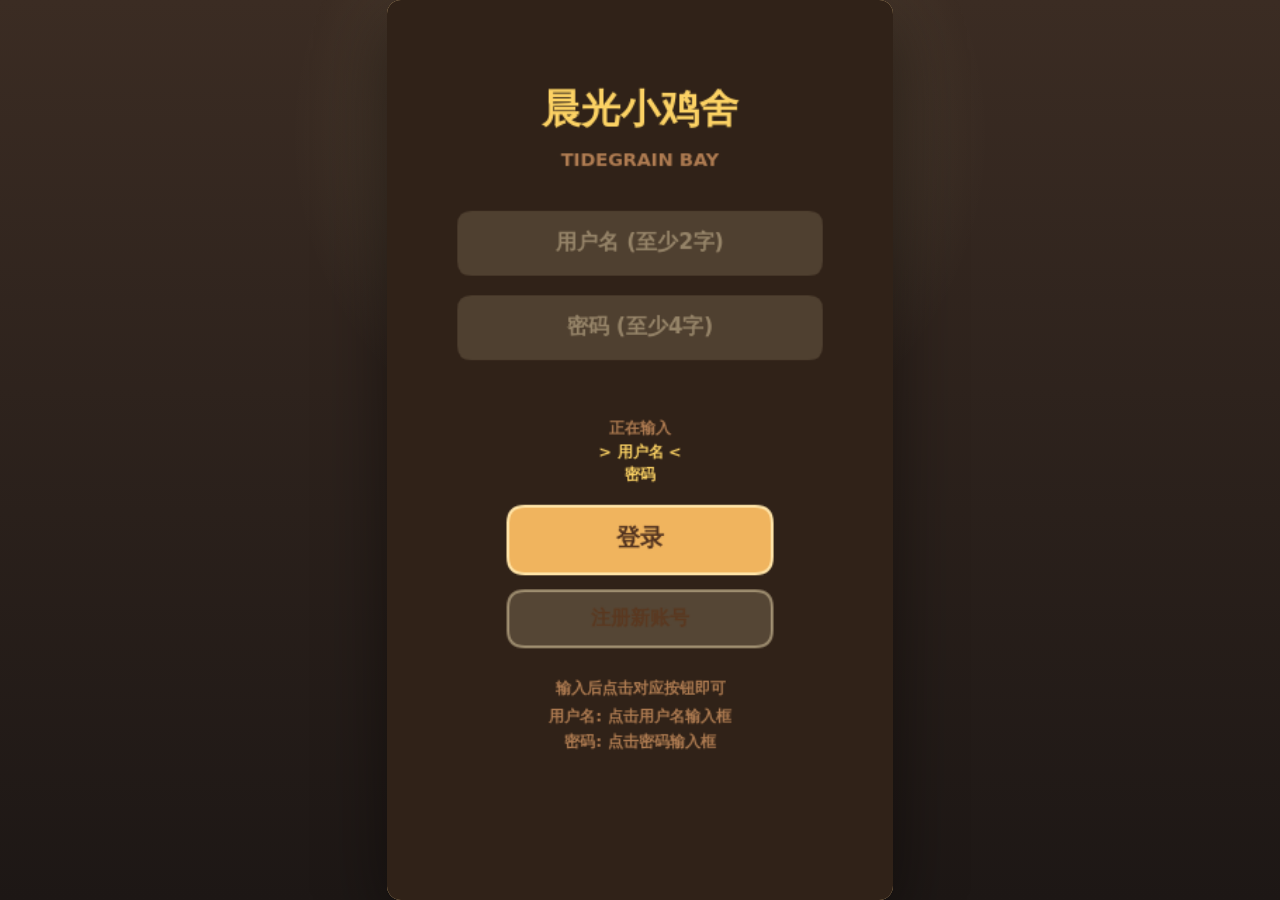
==== commit 97d8d57d: "feat: enhance sensor handling and UI for chicken coop game - Improved gyroscope handling in sensors." ====
--- a/scenes/暖穗鸡舍/index.html
+++ b/scenes/暖穗鸡舍/index.html
@@ -3,3480 +3,37 @@
 <head>
   <meta charset="utf-8">
   <meta name="viewport" content="width=device-width, initial-scale=1, maximum-scale=1, user-scalable=no, viewport-fit=cover">
-  <title>穗潮湾场景原型集</title>
-  <style>
-    * { box-sizing: border-box; }
-    html, body {
-      margin: 0;
-      width: 100%;
-      height: 100%;
-      overflow: hidden;
-      background: #211a16;
-      color: #fff6de;
-      font-family: system-ui, -apple-system, BlinkMacSystemFont, "Segoe UI", sans-serif;
-      touch-action: none;
-      user-select: none;
-    }
-    #wrap {
-      width: 100vw;
-      height: 100vh;
-      display: grid;
-      place-items: center;
-      background:
-        radial-gradient(circle at 50% 15%, rgba(255, 223, 165, 0.18), transparent 36%),
-        linear-gradient(180deg, #35281f, #15110f);
-    }
-    #stage {
-      position: relative;
-      width: min(100vw, calc(100vh * 9 / 16));
-      height: min(100vh, calc(100vw * 16 / 9));
-      max-width: 100vw;
-      max-height: 100vh;
-      border-radius: 14px;
-      overflow: hidden;
-      box-shadow: 0 22px 70px rgba(0, 0, 0, 0.42);
-      background: #142027;
-    }
-    canvas {
-      position: absolute;
-      inset: 0;
-      display: block;
-      width: 100%;
-      height: 100%;
-      touch-action: none;
-    }
-    #worldCanvas { pointer-events: none; }
-    #hudCanvas { background: transparent; }
-    @media (max-width: 520px) {
-      #stage { border-radius: 0; }
-    }
-  </style>
+  <title>晨光小鸡舍</title>
+  <link rel="stylesheet" href="css/style.css">
 </head>
 <body>
   <div id="wrap">
-    <div id="stage">
-      <canvas id="worldCanvas" width="360" height="640" aria-hidden="true"></canvas>
-      <canvas id="hudCanvas" width="360" height="640" aria-label="穗潮湾场景原型集"></canvas>
-    </div>
+    <canvas id="gameCanvas" width="360" height="640" aria-label="晨光小鸡舍游戏画面"></canvas>
+    <input id="authUserInput" type="text" autocomplete="off" autocorrect="off" autocapitalize="off" spellcheck="false" style="display:none" />
+    <input id="authPassInput" type="password" autocomplete="off" style="display:none" />
   </div>
 
-  <script src="./js/three.min.js"></script>
   <script>
-  (() => {
-    "use strict";
-
-    const Config = {
-      W: 360,
-      H: 640,
-      fov: 98,
-      pitchScale: 5.3,
-      staminaMax: 100,
-      errorText: "哎呀，出错了，请重启试试吧~",
-      storageKey: "tidegrain-bay-multi-scene-v1",
-      bgmPath: encodeURI("../../星露谷背景音.mp3"),
-      input: {
-        hoverEnterAngle: 12,
-        hoverExitAngle: 9,
-        hoverLockMs: 150,
-        edgeHintAngle: 18,
-        tapAssistAngle: 15,
-        tapGuideBonus: 2.6,
-        guideNudgeDelay: 4.5,
-        guideEscalateDelay: 8,
-        stationaryFrameCount: 18,
-        fastTurnThreshold: 2.4,
-        idleDeadzoneYaw: 0.7,
-        idleDeadzonePitch: 0.45,
-        moveDeadzoneYaw: 0.3,
-        moveDeadzonePitch: 0.2,
-        idleSmoothing: 0.10,
-        moveSmoothing: 0.18,
-        fastTurnSmoothing: 0.32,
-        dragThresholdPx: 4,
-        dragYawScale: 0.32,
-        dragPitchScale: 0.11
-      },
-      depthWeight: { far: 0, mid: 1, near: 2, fx: 3 }
-    };
-
-    const SceneOrder = ["coop", "dock", "orchard", "market"];
-    const SceneMeta = {
-      coop: { name: "暖穗鸡舍", en: "WarmSheaf Coop", core: "投喂、抚摸、拾蛋", color: "#efbd70", duration: 80, intro: "鸡舍总是醒得最早。先把干草放好，再和小鸡们打个招呼。", quote: "晨光落进鸡舍时，照料就是一天最稳的开始。" },
-      dock: { name: "听潮码头", en: "Tidewharf Dock", core: "听音、抛竿、拉扯", color: "#6dc5dd", duration: 82, intro: "海面把鱼群藏进了浪声里。跟着更近的水花，把这一杆抛准。", quote: "在穗潮湾，鱼有时先被听见，才会被看见。" },
-      orchard: { name: "风磨果园", en: "Windmill Orchard", core: "摇树、分拣、压榨", color: "#f29d63", duration: 80, intro: "风会替树把成熟交下来。你要做的，是分出最甜的一份。", quote: "果园教人的不是采摘，而是判断什么该留下、什么该变成香气。" },
-      market: { name: "暮灯集市", en: "Dusklantern Market", core: "浏览、交付、变现", color: "#c18dff", duration: 80, intro: "等灯火亮起，白天的劳动才真正有了回声。看看谁在等你的货。", quote: "夜市不只交换货物，也交换一天被看见的分量。" }
-    };
-
-    const MenuCopy = {
-      eyebrow: "一个关于照料、观察、收成与交换的小湾",
-      bodyLines: [
-        "潮水退去后，鸡舍、码头、果园和夜市会慢慢亮起来。",
-        "你在一天之内穿过四段日常，",
-        "把细小劳动变成看得见的回响。"
-      ],
-      quote: "潮水会退去，日子会留下。",
-      footer: "照料 · 观察 · 收获 · 交换"
-    };
-
-    const InventoryLabels = {
-      egg: "鸡蛋",
-      silverEgg: "银星蛋",
-      fish: "鲜鱼",
-      shell: "贝壳",
-      berry: "鲜果",
-      jam: "果酱",
-      honey: "蜂蜜"
-    };
-
-    const CollectionKeys = ["egg", "silverEgg", "fish", "shell", "berry", "jam", "honey"];
-    const ProfileTitles = [
-      { id: "newcomer", name: "湾里新住民" },
-      { id: "coopkeeper", name: "鸡舍照料人" },
-      { id: "tidewatcher", name: "听潮采集者" },
-      { id: "lanterntrader", name: "暮灯货主" }
-    ];
-    const EventDefs = [
-      { id: "scene_coop", label: "完成过暖穗鸡舍" },
-      { id: "scene_dock", label: "完成过听潮码头" },
-      { id: "scene_orchard", label: "完成过风磨果园" },
-      { id: "scene_market", label: "完成过暮灯集市" },
-      { id: "silver_egg", label: "收过银星蛋" },
-      { id: "fish_catch", label: "钓到第一条鲜鱼" },
-      { id: "jam_crafted", label: "压出第一罐果酱" },
-      { id: "honey_taken", label: "收起第一份蜂蜜" },
-      { id: "order_done", label: "完成过订单交付" },
-      { id: "quick_sell", label: "完成过快速出售" }
-    ];
-
-    const OrderDefs = [
-      { id: "egg_pair", title: "早餐篮", needs: { egg: 2 }, gold: 90, rep: 1 },
-      { id: "silver_show", title: "银星展示", needs: { silverEgg: 1 }, gold: 120, rep: 1 },
-      { id: "dock_pair", title: "海风拼盘", needs: { fish: 1, shell: 1 }, gold: 125, rep: 1 },
-      { id: "sweet_jar", title: "甜味订单", needs: { jam: 1 }, gold: 150, rep: 2 },
-      { id: "orchard_box", title: "果篮补货", needs: { berry: 2 }, gold: 96, rep: 1 },
-      { id: "honey_gift", title: "蜂蜜伴手礼", needs: { honey: 1 }, gold: 138, rep: 2 }
-    ];
-
-    const ChickenArt = {
-      basePath: "./assets/chicken2p5d/",
-      idle: {
-        front: "idle_front.png",
-        back: "idle_back.png",
-        frontRight: "idle_front_right.png",
-        frontLeft: "idle_front_left.png",
-        backRight: "idle_back_right.png",
-        backLeft: "idle_back_left.png"
-      },
-      happy: {
-        side: "happy_side.png"
-      },
-      peck: {
-        up: "peck_side_up.png",
-        down: "peck_side_down.png"
-      }
-    };
-
-    const SceneBackdrops = {
-      coop: { bg: 0xd9b788, fog: 0xc69b6d, density: 0.034 },
-      dock: { bg: 0x8cb7cf, fog: 0x7ea9c0, density: 0.038 },
-      orchard: { bg: 0xc9e3a5, fog: 0xb6d68a, density: 0.03 },
-      market: { bg: 0x7f6f97, fog: 0x755f8a, density: 0.045 }
-    };
-
-    const ScenePanoramas = {
-      coop: {
-        pathLarge: "./assets/panoramas/coop-360-4096.jpg",
-        pathSmall: "./assets/panoramas/coop-360-2048.jpg",
-        radius: 34,
-        rotationY: 0
-      }
-    };
-
-    const worldCanvas = document.getElementById("worldCanvas");
-    const canvas = document.getElementById("hudCanvas");
-    const ctx = canvas.getContext("2d");
-
-    function createFlagMap(keys) {
-      const map = {};
-      keys.forEach((key) => { map[key] = false; });
-      return map;
-    }
-    function defaultStats() {
-      return {
-        totalGoldEarned: 0,
-        totalOrdersCompleted: 0,
-        totalQuickSales: 0,
-        totalSuccessfulScenes: 0
-      };
-    }
-
-    function defaultSave() {
-      return {
-        day: 1,
-        gold: 120,
-        stamina: Config.staminaMax,
-        rep: 0,
-        weather: "晴",
-        settings: {
-          bgmPaused: false
-        },
-        profile: {
-          name: "新来的湾民",
-          titleId: "newcomer"
-        },
-        friendship: { chickA: 0, chickB: 0, chickC: 0 },
-        inventory: {
-          egg: 0,
-          silverEgg: 0,
-          fish: 0,
-          shell: 0,
-          berry: 0,
-          jam: 0,
-          honey: 0
-        },
-        marketOrders: [],
-        sceneBest: {},
-        sceneClears: {},
-        collection: createFlagMap(CollectionKeys),
-        events: createFlagMap(EventDefs.map((def) => def.id)),
-        stats: defaultStats()
-      };
-    }
-
-    const State = {
-      screen: "menu",
-      sensorMode: "drag",
-      desktopSim: false,
-      sensorReady: false,
-      needsCalibration: false,
-      permissionAsked: false,
-      lastTime: 0,
-      hoverId: null,
-      hoverLockUntil: 0,
-      edgeHintId: null,
-      toast: "",
-      toastTimer: 0,
-      toastType: "info",
-      result: null,
-      currentScene: null,
-      menuPanel: "",
-      lastProgressAt: 0,
-      drag: { active: false, moved: false, canPan: false, x: 0, y: 0, yaw: 0, pitch: 0 },
-      press: { down: false },
-      orientation: { alpha: 0, beta: 0, gamma: 0, has: false },
-      screenAngle: 0,
-      calibration: { alpha: 0, beta: 70 },
-      targetLook: { yaw: 0, pitch: 0 },
-      lastTargetLook: { yaw: 0, pitch: 0 },
-      look: { yaw: 0, pitch: 0 },
-      motion: { stationaryFrames: 0, isStationary: false, lastTurnSpeed: 0 },
-      particles: [],
-      floaters: [],
-      save: defaultSave()
-    };
-
-    const Audio = {
-      ctx: null,
-      bgm: null,
-      ensure() {
-        if (!this.ctx) {
-          const AC = window.AudioContext || window.webkitAudioContext;
-          if (AC) this.ctx = new AC();
-        }
-        if (this.ctx && this.ctx.state === "suspended") this.ctx.resume();
-      },
-      ensureBgm() {
-        if (this.bgm) return this.bgm;
-        try {
-          const music = new window.Audio(Config.bgmPath);
-          music.loop = true;
-          music.preload = "auto";
-          music.volume = 0.42;
-          this.bgm = music;
-        } catch (_) {
-          this.bgm = null;
-        }
-        return this.bgm;
-      },
-      syncBgm() {
-        const music = this.ensureBgm();
-        if (!music || !State.save || !State.save.settings) return;
-        if (State.save.settings.bgmPaused) {
-          if (!music.paused) music.pause();
-          return;
-        }
-        const playPromise = music.play();
-        if (playPromise && typeof playPromise.catch === "function") playPromise.catch(() => {});
-      },
-      toggleBgm() {
-        if (!State.save || !State.save.settings) return;
-        State.save.settings.bgmPaused = !State.save.settings.bgmPaused;
-        saveGame();
-        this.syncBgm();
-      },
-      beep(type) {
-        try {
-          this.ensure();
-          if (!this.ctx) return;
-          const now = this.ctx.currentTime;
-          const osc = this.ctx.createOscillator();
-          const gain = this.ctx.createGain();
-          const map = {
-            pickup: [340, 0.08, "triangle"],
-            place: [250, 0.1, "sine"],
-            good: [620, 0.12, "sine"],
-            harvest: [780, 0.09, "triangle"],
-            coin: [560, 0.14, "square"],
-            miss: [150, 0.05, "sawtooth"],
-            bite: [920, 0.08, "triangle"],
-            win: [460, 0.24, "sine"]
-          };
-          const entry = map[type] || map.miss;
-          osc.type = entry[2];
-          osc.frequency.setValueAtTime(entry[0], now);
-          if (type === "win" || type === "coin") osc.frequency.exponentialRampToValueAtTime(entry[0] * 1.5, now + entry[1]);
-          gain.gain.setValueAtTime(0.0001, now);
-          gain.gain.exponentialRampToValueAtTime(0.08, now + 0.01);
-          gain.gain.exponentialRampToValueAtTime(0.0001, now + entry[1]);
-          osc.connect(gain);
-          gain.connect(this.ctx.destination);
-          osc.start(now);
-          osc.stop(now + entry[1] + 0.02);
-        } catch (_) {}
-      }
-    };
-
-    const World = {
-      ready: false,
-      renderer: null,
-      scene: null,
-      camera: null,
-      root: null,
-      objectMap: new Map(),
-      textureLoader: null,
-      textureCache: new Map(),
-      shadowTexture: null,
-      panoramaMesh: null,
-      scratchWorld: null,
-      scratchCam: null,
-      scratchDistance: null,
-      currentSceneId: "",
-      sceneView: {
-        coop: { fov: 51, cameraHeight: 1.46, fog: 0.066 },
-        dock: { fov: 54, cameraHeight: 1.58, fog: 0.042 },
-        orchard: { fov: 57, cameraHeight: 1.56, fog: 0.03 },
-        market: { fov: 56, cameraHeight: 1.58, fog: 0.045 }
-      },
-      init() {
-        if (!window.THREE) throw new Error("THREE not loaded");
-        this.renderer = new THREE.WebGLRenderer({ canvas: worldCanvas, antialias: true, alpha: true });
-        this.renderer.setPixelRatio(Math.min(window.devicePixelRatio || 1, 2));
-        this.renderer.setSize(Config.W, Config.H, false);
-        this.textureLoader = new THREE.TextureLoader();
-        if ("outputColorSpace" in this.renderer && THREE.SRGBColorSpace) {
-          this.renderer.outputColorSpace = THREE.SRGBColorSpace;
-        }
-        this.renderer.setClearColor(0x000000, 0);
-
-        this.scene = new THREE.Scene();
-        this.camera = new THREE.PerspectiveCamera(56, Config.W / Config.H, 0.1, 80);
-        this.camera.rotation.order = "YXZ";
-        this.camera.position.set(0, 1.58, 0);
-
-        const hemi = new THREE.HemisphereLight(0xfff0d0, 0x574333, 1.55);
-        hemi.position.set(0, 10, 0);
-        this.scene.add(hemi);
-
-        const key = new THREE.DirectionalLight(0xfff5dd, 1.25);
-        key.position.set(4, 9, 3);
-        this.scene.add(key);
-
-        this.root = new THREE.Group();
-        this.scene.add(this.root);
-        this.scratchWorld = new THREE.Vector3();
-        this.scratchCam = new THREE.Vector3();
-        this.scratchDistance = new THREE.Vector3();
-        this.ready = true;
-        worldCanvas.style.opacity = "0";
-      },
-      setActive(active) {
-        worldCanvas.style.opacity = active && this.ready ? "1" : "0";
-      },
-      unloadScene() {
-        if (!this.ready) return;
-        while (this.root.children.length) this.root.remove(this.root.children[0]);
-        this.objectMap.clear();
-        this.panoramaMesh = null;
-        this.currentSceneId = "";
-      },
-      getView(sceneId) {
-        return this.sceneView[sceneId] || this.sceneView.coop;
-      },
-      loadScene(sceneData) {
-        if (!this.ready || !sceneData) return;
-        this.unloadScene();
-        this.currentSceneId = sceneData.id;
-        const view = this.getView(sceneData.id);
-        this.camera.fov = view.fov;
-        this.camera.position.y = view.cameraHeight;
-        this.camera.updateProjectionMatrix();
-        this.applySceneBackdrop(sceneData.id);
-        try {
-          this.buildSceneEnvironment(sceneData.id);
-          for (const obj of sceneData.objects) {
-            const mesh = this.createObjectMesh(obj);
-            if (!mesh) continue;
-            mesh.userData.objId = obj.id;
-            this.root.add(mesh);
-            this.objectMap.set(obj.id, mesh);
-            this.syncObjectTransform(obj, mesh);
-          }
-        } catch (err) {
-          console.warn("Scene build failed, falling back to base coop environment.", err);
-          this.unloadScene();
-          this.currentSceneId = sceneData.id;
-          this.scene.background = new THREE.Color((SceneBackdrops[sceneData.id] || SceneBackdrops.coop).bg);
-          this.buildSceneEnvironment(sceneData.id, true);
-          for (const obj of sceneData.objects) {
-            const mesh = this.createObjectMesh(obj);
-            if (!mesh) continue;
-            mesh.userData.objId = obj.id;
-            this.root.add(mesh);
-            this.objectMap.set(obj.id, mesh);
-            this.syncObjectTransform(obj, mesh);
-          }
-        }
-      },
-      applySceneBackdrop(sceneId) {
-        const entry = SceneBackdrops[sceneId] || SceneBackdrops.coop;
-        const view = this.getView(sceneId);
-        this.scene.background = new THREE.Color(entry.bg);
-        this.scene.fog = new THREE.FogExp2(entry.fog, view.fog || entry.density);
-      },
-      mat(color, roughness = 0.88, metalness = 0.06, emissive = 0x000000, emissiveIntensity = 0) {
-        return new THREE.MeshStandardMaterial({ color, roughness, metalness, emissive, emissiveIntensity });
-      },
-      addMesh(group, geometry, material, x = 0, y = 0, z = 0, rx = 0, ry = 0, rz = 0, sx = 1, sy = 1, sz = 1) {
-        const mesh = new THREE.Mesh(geometry, material);
-        mesh.position.set(x, y, z);
-        mesh.rotation.set(rx, ry, rz);
-        mesh.scale.set(sx, sy, sz);
-        group.add(mesh);
-        return mesh;
-      },
-      loadSmoothTexture(path) {
-        const cacheKey = `smooth:${path}`;
-        const cached = this.textureCache.get(cacheKey);
-        if (cached) return cached;
-        const texture = this.textureLoader.load(path);
-        texture.magFilter = THREE.LinearFilter;
-        texture.minFilter = THREE.LinearMipmapLinearFilter;
-        if ("colorSpace" in texture && THREE.SRGBColorSpace) texture.colorSpace = THREE.SRGBColorSpace;
-        if (this.renderer && this.renderer.capabilities && typeof this.renderer.capabilities.getMaxAnisotropy === "function") {
-          texture.anisotropy = Math.min(8, this.renderer.capabilities.getMaxAnisotropy() || 1);
-        }
-        this.textureCache.set(cacheKey, texture);
-        return texture;
-      },
-      resolvePanoramaPath(config) {
-        const preferSmall = ("ontouchstart" in window)
-          || (navigator && typeof navigator.maxTouchPoints === "number" && navigator.maxTouchPoints > 0);
-        const maxTextureSize = this.renderer && this.renderer.capabilities
-          ? this.renderer.capabilities.maxTextureSize
-          : 4096;
-        if (preferSmall && config.pathSmall) return config.pathSmall;
-        if (maxTextureSize < 4096 && config.pathSmall) return config.pathSmall;
-        if (config.pathLarge) return config.pathLarge;
-        return config.pathSmall || config.path || "";
-      },
-      loadPixelTexture(path) {
-        const cached = this.textureCache.get(path);
-        if (cached) return cached;
-        const texture = this.textureLoader.load(path);
-        texture.magFilter = THREE.NearestFilter;
-        texture.minFilter = THREE.NearestFilter;
-        texture.generateMipmaps = false;
-        if ("colorSpace" in texture && THREE.SRGBColorSpace) texture.colorSpace = THREE.SRGBColorSpace;
-        this.textureCache.set(path, texture);
-        return texture;
-      },
-      getChickenShadowTexture() {
-        if (this.shadowTexture) return this.shadowTexture;
-        const shadowCanvas = document.createElement("canvas");
-        shadowCanvas.width = 96;
-        shadowCanvas.height = 48;
-        const shadowCtx = shadowCanvas.getContext("2d");
-        const gradient = shadowCtx.createRadialGradient(48, 24, 5, 48, 24, 31);
-        gradient.addColorStop(0, "rgba(28, 14, 6, 0.54)");
-        gradient.addColorStop(0.6, "rgba(28, 14, 6, 0.2)");
-        gradient.addColorStop(1, "rgba(28, 14, 6, 0)");
-        shadowCtx.fillStyle = gradient;
-        shadowCtx.beginPath();
-        shadowCtx.ellipse(48, 24, 36, 15, 0, 0, Math.PI * 2);
-        shadowCtx.fill();
-        this.shadowTexture = new THREE.CanvasTexture(shadowCanvas);
-        this.shadowTexture.needsUpdate = true;
-        return this.shadowTexture;
-      },
-      resolveChickenState(obj) {
-        if (obj.mood === "happy") return "happy";
-        if (obj.mood === "eat") return "peck";
-        return "idle";
-      },
-      resolveChickenFrame(obj) {
-        const poseYaw = clamp(obj.faceOffset || 0, -179, 179);
-        const absPose = Math.abs(poseYaw);
-        const facingRight = poseYaw >= 0;
-        const state = this.resolveChickenState(obj);
-        const idleKey = absPose < 25
-          ? "front"
-          : absPose > 142
-            ? "back"
-            : absPose < 88
-              ? (facingRight ? "frontRight" : "frontLeft")
-              : (facingRight ? "backRight" : "backLeft");
-        const idleFrame = {
-          path: ChickenArt.basePath + ChickenArt.idle[idleKey],
-          flipX: false,
-          spriteScaleX: 1,
-          spriteScaleY: 1,
-          shadowScaleX: 1,
-          shadowScaleY: 1,
-          tint: obj.spriteTint || "#ffffff"
-        };
-        if (state === "idle" || absPose < 22 || absPose > 150) return idleFrame;
-        if (state === "happy") {
-          return {
-            path: ChickenArt.basePath + ChickenArt.happy.side,
-            flipX: facingRight,
-            spriteScaleX: 1.02,
-            spriteScaleY: 1.07,
-            shadowScaleX: 0.96,
-            shadowScaleY: 0.98,
-            tint: obj.spriteTint || "#ffffff"
-          };
-        }
-        const peckKey = Math.sin(performance.now() * 0.006 + (obj.wander || 0) * 0.5) > 0.16 ? "down" : "up";
-        return {
-          path: ChickenArt.basePath + ChickenArt.peck[peckKey],
-          flipX: facingRight,
-          spriteScaleX: 1.04,
-          spriteScaleY: peckKey === "down" ? 0.96 : 1,
-          shadowScaleX: peckKey === "down" ? 1.04 : 0.98,
-          shadowScaleY: peckKey === "down" ? 1.02 : 0.96,
-          tint: obj.spriteTint || "#ffffff"
-        };
-      },
-      updateChickenBillboard(obj, group) {
-        if (!group || !group.userData.sprite) return;
-        const frame = this.resolveChickenFrame(obj);
-        const sprite = group.userData.sprite;
-        const shadow = group.userData.shadow;
-        if (group.userData.framePath !== frame.path) {
-          sprite.material.map = this.loadPixelTexture(frame.path);
-          sprite.material.needsUpdate = true;
-          group.userData.framePath = frame.path;
-        }
-        sprite.material.color.set(frame.tint);
-        sprite.scale.set(frame.flipX ? -frame.spriteScaleX : frame.spriteScaleX, frame.spriteScaleY, 1);
-        if (shadow) shadow.scale.set(frame.shadowScaleX, frame.shadowScaleY, 1);
-        sprite.getWorldPosition(this.scratchWorld);
-        sprite.lookAt(this.camera.position.x, this.scratchWorld.y, this.camera.position.z);
-      },
-      makePanoramaSphere(config) {
-        const texturePath = this.resolvePanoramaPath(config);
-        const sphere = new THREE.Mesh(
-          new THREE.SphereGeometry(config.radius || 34, 64, 40),
-          new THREE.MeshBasicMaterial({
-            map: this.loadSmoothTexture(texturePath),
-            color: new THREE.Color(config.tint || 0xf5dfbf),
-            side: THREE.BackSide,
-            fog: false,
-            toneMapped: false,
-            depthWrite: false
-          })
-        );
-        sphere.position.copy(this.camera.position);
-        sphere.rotation.y = config.rotationY || 0;
-        sphere.renderOrder = -20;
-        sphere.frustumCulled = false;
-        return sphere;
-      },
-      addRingProp(yaw, radius, y, width, height, depth, color) {
-        const geo = new THREE.BoxGeometry(width, height, depth);
-        const mesh = new THREE.Mesh(geo, this.mat(color));
-        const rad = THREE.MathUtils.degToRad(yaw);
-        mesh.position.set(Math.sin(rad) * radius, y + height * 0.5, -Math.cos(rad) * radius);
-        mesh.lookAt(0, mesh.position.y, 0);
-        this.root.add(mesh);
-      },
-      buildSceneEnvironment(sceneId, forceFallback = false) {
-        const panorama = !forceFallback ? ScenePanoramas[sceneId] : null;
-        if (panorama) {
-          this.panoramaMesh = this.makePanoramaSphere(panorama);
-          this.root.add(this.panoramaMesh);
-        } else {
-          const sky = new THREE.Mesh(
-            new THREE.SphereGeometry(38, 24, 16),
-            new THREE.MeshBasicMaterial({ color: sceneId === "market" ? 0x6f5c84 : sceneId === "dock" ? 0x8fb9d0 : sceneId === "orchard" ? 0xc4dea1 : 0xf0c578, side: THREE.BackSide })
-          );
-          this.root.add(sky);
-        }
-
-        if (sceneId === "coop") {
-          if (!panorama) {
-            const floor = new THREE.Mesh(new THREE.CircleGeometry(12.5, 48), this.mat(0x7d5236));
-            floor.rotation.x = -Math.PI / 2;
-            this.root.add(floor);
-            const wall = new THREE.Mesh(new THREE.CylinderGeometry(9.8, 9.8, 4.9, 48, 1, true), this.mat(0xad7b4a));
-            wall.position.y = 2.02;
-            wall.material.side = THREE.BackSide;
-            this.root.add(wall);
-            this.addRingProp(4, 8.9, 1.12, 2.8, 1.9, 0.12, 0xffe1a4);
-            this.addRingProp(-112, 7.7, 0.18, 1.2, 0.9, 1.2, 0xc49346);
-            this.addRingProp(118, 7.8, 0.2, 0.9, 1.1, 0.9, 0x774732);
-          }
-        } else if (sceneId === "dock") {
-          const water = new THREE.Mesh(new THREE.CircleGeometry(18, 56), this.mat(0x4d90af, 0.45, 0.02));
-          water.rotation.x = -Math.PI / 2;
-          this.root.add(water);
-          const deck = new THREE.Mesh(new THREE.RingGeometry(1.9, 7.2, 32), this.mat(0x8b6442));
-          deck.rotation.x = -Math.PI / 2;
-          deck.position.y = 0.02;
-          this.root.add(deck);
-        } else if (sceneId === "orchard") {
-          const grass = new THREE.Mesh(new THREE.CircleGeometry(18, 48), this.mat(0x7aa858));
-          grass.rotation.x = -Math.PI / 2;
-          this.root.add(grass);
-          this.addRingProp(34, 12.5, 0, 0.9, 3.6, 0.9, 0xd6b07d);
-        } else if (sceneId === "market") {
-          const ground = new THREE.Mesh(new THREE.CircleGeometry(16, 48), this.mat(0x6c4a43));
-          ground.rotation.x = -Math.PI / 2;
-          this.root.add(ground);
-          const lanternMat = this.mat(0xffdc88, 0.5, 0, 0xffc85b, 0.4);
-          [-34, 0, 36].forEach((yaw) => {
-            const g = new THREE.Group();
-            const rad = THREE.MathUtils.degToRad(yaw);
-            g.position.set(Math.sin(rad) * 9.5, 2.8, -Math.cos(rad) * 9.5);
-            g.lookAt(0, g.position.y, 0);
-            this.addMesh(g, new THREE.CylinderGeometry(0.05, 0.05, 0.6, 6), this.mat(0xbba47c), 0, 0.2, 0);
-            this.addMesh(g, new THREE.BoxGeometry(0.34, 0.46, 0.34), lanternMat, 0, -0.25, 0);
-            this.root.add(g);
-          });
-        }
-      },
-      getObjectRadius(obj) {
-        const map = {
-          dust: 8.2, hayBits: 5.3, glint: 5.1, cuePulse: 9.4, glimmer: 7.5,
-          hopper: 4.9, trough: 4.4, chicken: 4.2, egg: 3.8,
-          boat: 12.2, post: 8.4, net: 7.8, spot: 7.1,
-          fence: 8.6, beeFx: 5.9, leafFx: 6.6, tree: 7.4, hive: 5.6, crateGood: 4.9, press: 5.1, fruit: 4.1,
-          glowOrb: 6.7, flagFx: 8.1, boxCluster: 7.2, board: 5.2, stallGrocer: 6.6, stallFish: 6.6, stallCraft: 5.9
-        };
-        return obj.distance || map[obj.kind] || (depthBandOf(obj) === "far" ? 10 : depthBandOf(obj) === "mid" ? 7 : 5);
-      },
-      getObjectBaseY(obj) {
-        const map = {
-          dust: 1.8, hayBits: 0.38, glint: 0.54, cuePulse: obj.pitch > 0 ? 2.15 : 0.9, glimmer: 0.12,
-          hopper: 0.82, trough: 0.08, chicken: 0, egg: 0,
-          boat: 0.12, post: 0, net: 0.45, spot: 0.04,
-          fence: 0, beeFx: 1.45, leafFx: 2.3, tree: 0, hive: 0.08, crateGood: 0.05, press: 0.05, fruit: 0,
-          glowOrb: 1.75, flagFx: 1.9, boxCluster: 0.04, board: 0.12, stallGrocer: 0.05, stallFish: 0.05, stallCraft: 0.05
-        };
-        return typeof obj.height === "number" ? obj.height : (map[obj.kind] || 0);
-      },
-      syncObjectTransform(obj, mesh) {
-        if (!mesh) return;
-        const radius = this.getObjectRadius(obj);
-        const rad = THREE.MathUtils.degToRad(obj.yaw);
-        mesh.position.set(Math.sin(rad) * radius, this.getObjectBaseY(obj), -Math.cos(rad) * radius);
-        mesh.visible = !obj.hidden;
-        if (obj.kind !== "dust" && obj.kind !== "beeFx" && obj.kind !== "leafFx" && obj.kind !== "cuePulse" && obj.kind !== "glint" && obj.kind !== "glimmer" && obj.kind !== "glowOrb" && obj.kind !== "chicken") {
-          mesh.lookAt(0, mesh.position.y, 0);
-        }
-      },
-      makeChicken(obj) {
-        const group = new THREE.Group();
-        const shadow = new THREE.Mesh(
-          new THREE.PlaneGeometry(0.98, 0.48),
-          new THREE.MeshBasicMaterial({
-            map: this.getChickenShadowTexture(),
-            transparent: true,
-            depthWrite: false,
-            opacity: 0.46
-          })
-        );
-        shadow.rotation.x = -Math.PI / 2;
-        shadow.position.y = 0.015;
-        shadow.renderOrder = 1;
-        group.add(shadow);
-        const sprite = new THREE.Mesh(
-          new THREE.PlaneGeometry(1.38, 1.38),
-          new THREE.MeshBasicMaterial({
-            map: this.loadPixelTexture(ChickenArt.basePath + ChickenArt.idle.front),
-            color: new THREE.Color(obj.spriteTint || "#ffffff"),
-            transparent: true,
-            alphaTest: 0.08,
-            side: THREE.DoubleSide,
-            depthWrite: false
-          })
-        );
-        sprite.position.y = 0.72;
-        sprite.renderOrder = 2;
-        group.add(sprite);
-        group.userData.sprite = sprite;
-        group.userData.shadow = shadow;
-        group.userData.focusY = 0.58;
-        this.updateChickenBillboard(obj, group);
-        return group;
-      },
-      createObjectMesh(obj) {
-        const g = new THREE.Group();
-        const wood = this.mat(0x7a5133);
-        const warmWood = this.mat(0xa57646);
-        const straw = this.mat(0xd6b15a);
-        switch (obj.kind) {
-          case "hopper":
-            this.addMesh(g, new THREE.BoxGeometry(0.9, 0.7, 0.72), wood, 0, 0.42, 0);
-            for (let i = -0.26; i <= 0.26; i += 0.13) this.addMesh(g, new THREE.ConeGeometry(0.08, 0.24, 6), straw, i, 0.88, 0);
-            g.userData.focusY = 0.56;
-            return g;
-          case "trough":
-            this.addMesh(g, new THREE.BoxGeometry(1.1, 0.24, 0.38), wood, 0, 0.18, 0);
-            g.userData.content = this.addMesh(g, new THREE.BoxGeometry(0.94, 0.1, 0.22), this.mat(obj.filled ? 0xd6b15a : 0x4f2e21), 0, 0.23, 0);
-            g.userData.focusY = 0.28;
-            return g;
-          case "chicken":
-            return this.makeChicken(obj);
-          case "egg":
-            this.addMesh(g, new THREE.SphereGeometry(0.22, 18, 14), this.mat(obj.quality === "silverEgg" ? 0xe7f2ff : 0xfff2d5, 0.45, 0), 0, 0.2, 0, 0, 0, 0, 0.78, 1.08, 0.78);
-            if (obj.quality === "silverEgg") this.addMesh(g, new THREE.OctahedronGeometry(0.07, 0), this.mat(0xf5fbff, 0.2, 0, 0xeaf7ff, 0.4), 0, 0.5, 0);
-            g.userData.focusY = 0.24;
-            return g;
-          case "dust":
-            for (let i = 0; i < 5; i++) this.addMesh(g, new THREE.SphereGeometry(0.04 + i * 0.006, 8, 8), this.mat(0xffe7b4, 0.4, 0, 0xffdf9a, 0.2), Math.sin(i) * 0.22, Math.cos(i * 0.7) * 0.12, Math.cos(i) * 0.16);
-            return g;
-          case "hayBits":
-            for (let i = 0; i < 5; i++) this.addMesh(g, new THREE.BoxGeometry(0.05, 0.22, 0.03), straw, -0.18 + i * 0.09, 0.08, 0, 0.22, 0, 0.55);
-            return g;
-          case "glint":
-            this.addMesh(g, new THREE.OctahedronGeometry(0.12, 0), this.mat(0xfff4b8, 0.2, 0, 0xffe188, 0.55), 0, 0, 0);
-            return g;
-          case "cuePulse":
-            this.addMesh(g, new THREE.TorusGeometry(0.26, 0.018, 8, 32), this.mat(0xffe59a, 0.4, 0, 0xffcb66, 0.35), 0, 0, 0, Math.PI / 2);
-            this.addMesh(g, new THREE.TorusGeometry(0.4, 0.012, 8, 32), this.mat(0xffefc0, 0.4, 0, 0xffcb66, 0.22), 0, 0, 0, Math.PI / 2);
-            return g;
-          case "boat":
-            this.addMesh(g, new THREE.BoxGeometry(1.15, 0.22, 0.52), this.mat(0x6c5647), 0, 0.18, 0);
-            this.addMesh(g, new THREE.CylinderGeometry(0.03, 0.03, 0.72, 6), this.mat(0xd0b48b), 0.1, 0.72, 0);
-            this.addMesh(g, new THREE.BoxGeometry(0.02, 0.42, 0.52), this.mat(0xf5ead8), 0.28, 0.75, 0, 0, 0, 0, 1, 1, 0.02);
-            return g;
-          case "post":
-            this.addMesh(g, new THREE.CylinderGeometry(0.09, 0.12, 1.3, 8), this.mat(0x8b6849), 0, 0.65, 0);
-            return g;
-          case "net":
-            this.addMesh(g, new THREE.TorusGeometry(0.36, 0.03, 8, 32), this.mat(0xd0c7b6), 0, 0.42, 0, Math.PI / 2);
-            this.addMesh(g, new THREE.CylinderGeometry(0.02, 0.02, 0.72, 6), this.mat(0xa98b68), 0, 0.16, 0);
-            return g;
-          case "glimmer":
-          case "spot":
-            const active = State.currentScene && State.currentScene.data.activeId === obj.id;
-            const ringA = this.addMesh(g, new THREE.TorusGeometry(0.32, 0.018, 8, 32), this.mat(active ? 0xfff3bb : 0xd7eef8, 0.3, 0, active ? 0xffdb7d : 0x8cc7de, 0.4), 0, 0.02, 0, Math.PI / 2);
-            const ringB = this.addMesh(g, new THREE.TorusGeometry(0.56, 0.014, 8, 32), this.mat(active ? 0xfff7d1 : 0xe8f7ff, 0.3, 0, active ? 0xffdb7d : 0x8cc7de, 0.2), 0, 0.02, 0, Math.PI / 2);
-            g.userData.rings = [ringA, ringB];
-            g.userData.focusY = 0.05;
-            return g;
-          case "fence":
-            this.addMesh(g, new THREE.BoxGeometry(1.3, 0.08, 0.08), this.mat(0x8f6d49), 0, 0.74, 0);
-            [-0.45, 0, 0.45].forEach((x) => this.addMesh(g, new THREE.BoxGeometry(0.08, 0.8, 0.08), this.mat(0x8f6d49), x, 0.4, 0));
-            return g;
-          case "beeFx":
-            for (let i = 0; i < 3; i++) this.addMesh(g, new THREE.SphereGeometry(0.05, 10, 10), this.mat(0xf7d768, 0.3, 0, 0xfddf76, 0.25), Math.cos(i * 2.1) * 0.32, Math.sin(i * 1.5) * 0.18, Math.sin(i) * 0.16);
-            return g;
-          case "leafFx":
-            for (let i = 0; i < 4; i++) this.addMesh(g, new THREE.SphereGeometry(0.07, 8, 8), this.mat(0xf2c979, 0.5), Math.sin(i) * 0.26, Math.cos(i * 0.7) * 0.22, Math.cos(i) * 0.18, 0, 0, 0, 1.2, 0.42, 0.72);
-            return g;
-          case "tree":
-            this.addMesh(g, new THREE.CylinderGeometry(0.14, 0.18, 1.25, 10), this.mat(0x7b4f2d), 0, 0.62, 0);
-            g.userData.crown = this.addMesh(g, new THREE.SphereGeometry(0.86, 18, 14), this.mat(obj.shaken ? 0x7fbb5d : 0x86c45d), 0, 1.7, 0);
-            if (!obj.shaken) {
-              const fruitA = this.addMesh(g, new THREE.SphereGeometry(0.11, 10, 10), this.mat(0xffb26d), -0.34, 1.58, 0.28);
-              const fruitB = this.addMesh(g, new THREE.SphereGeometry(0.11, 10, 10), this.mat(0xffb26d), 0.26, 1.42, -0.12);
-              g.userData.treeFruit = [fruitA, fruitB];
-            }
-            g.userData.focusY = 1.35;
-            return g;
-          case "hive":
-            g.userData.body = this.addMesh(g, new THREE.BoxGeometry(0.72, 0.92, 0.56), this.mat(obj.taken ? 0x8d6a49 : 0xcfab58), 0, 0.48, 0);
-            g.userData.focusY = 0.5;
-            return g;
-          case "crateGood":
-            this.addMesh(g, new THREE.BoxGeometry(0.8, 0.34, 0.58), this.mat(0xd39e59), 0, 0.18, 0);
-            g.userData.focusY = 0.26;
-            return g;
-          case "press":
-            this.addMesh(g, new THREE.BoxGeometry(0.82, 0.54, 0.82), this.mat(0x8b6d56), 0, 0.28, 0);
-            this.addMesh(g, new THREE.CylinderGeometry(0.18, 0.18, 0.42, 12), this.mat(0xc89f67), 0, 0.58, 0);
-            this.addMesh(g, new THREE.BoxGeometry(0.08, 0.32, 0.08), this.mat(0x644632), 0, 0.93, 0);
-            g.userData.focusY = 0.54;
-            return g;
-          case "fruit":
-            this.addMesh(g, new THREE.SphereGeometry(0.18, 12, 12), this.mat(obj.fruitType === "good" ? 0xffb364 : 0xdd8b59), 0, 0.18, 0);
-            g.userData.focusY = 0.18;
-            return g;
-          case "glowOrb":
-            this.addMesh(g, new THREE.SphereGeometry(0.18, 12, 12), this.mat(0xffd78d, 0.3, 0, 0xffb75c, 0.45), 0, 0, 0);
-            return g;
-          case "flagFx":
-            this.addMesh(g, new THREE.BoxGeometry(0.03, 0.9, 0.03), this.mat(0xc8b28b), 0, 0.45, 0);
-            this.addMesh(g, new THREE.BoxGeometry(0.42, 0.22, 0.04), this.mat(0xd98f5f), 0.2, 0.68, 0);
-            return g;
-          case "boxCluster":
-            this.addMesh(g, new THREE.BoxGeometry(0.62, 0.3, 0.52), this.mat(0x94663f), 0, 0.16, 0);
-            this.addMesh(g, new THREE.BoxGeometry(0.5, 0.24, 0.46), this.mat(0xad7b4c), -0.36, 0.12, 0.08);
-            this.addMesh(g, new THREE.BoxGeometry(0.46, 0.22, 0.42), this.mat(0x7d5737), 0.3, 0.11, -0.04);
-            return g;
-          case "board":
-            this.addMesh(g, new THREE.BoxGeometry(0.12, 1.4, 0.12), this.mat(0x7d5638), 0, 0.7, 0);
-            this.addMesh(g, new THREE.BoxGeometry(1.05, 1.15, 0.12), this.mat(0xf0d9b0), 0, 1.34, 0);
-            g.userData.focusY = 1.2;
-            return g;
-          case "stallGrocer":
-          case "stallFish":
-          case "stallCraft":
-            const color = obj.kind === "stallGrocer" ? 0x9cc666 : obj.kind === "stallFish" ? 0x6cbad7 : 0xc9a8f7;
-            this.addMesh(g, new THREE.BoxGeometry(1.2, 0.72, 0.82), this.mat(0x7a5133), 0, 0.36, 0);
-            this.addMesh(g, new THREE.BoxGeometry(1.36, 0.2, 0.96), this.mat(color), 0, 1.08, 0);
-            g.userData.focusY = 0.8;
-            return g;
-          default:
-            return null;
-        }
-      },
-      projectObject(obj) {
-        if (!this.ready) return null;
-        const mesh = this.objectMap.get(obj.id);
-        if (!mesh || !mesh.visible) return null;
-        this.scratchWorld.set(0, mesh.userData.focusY || 0.3, 0);
-        mesh.localToWorld(this.scratchWorld);
-        this.scratchCam.copy(this.scratchWorld).applyMatrix4(this.camera.matrixWorldInverse);
-        if (this.scratchCam.z > -0.12) return null;
-        this.scratchWorld.project(this.camera);
-        if (this.scratchWorld.z < -1 || this.scratchWorld.z > 1) return null;
-        const x = (this.scratchWorld.x * 0.5 + 0.5) * Config.W;
-        const y = (-this.scratchWorld.y * 0.5 + 0.5) * Config.H;
-        mesh.getWorldPosition(this.scratchDistance);
-        const distance = this.camera.position.distanceTo(this.scratchDistance);
-        const scale = clamp(4.6 / distance, 0.34, 1.9);
-        return { x, y, scale, dx: x - Config.W / 2, distance };
-      },
-      update(sceneData, dt) {
-        if (!this.ready || !sceneData) return;
-        this.camera.rotation.y = THREE.MathUtils.degToRad(-State.look.yaw);
-        this.camera.rotation.x = THREE.MathUtils.degToRad(State.look.pitch);
-        if (this.panoramaMesh) this.panoramaMesh.position.copy(this.camera.position);
-        for (const obj of sceneData.objects) {
-          const mesh = this.objectMap.get(obj.id);
-          if (!mesh) continue;
-          this.syncObjectTransform(obj, mesh);
-          if (obj.kind === "trough" && mesh.userData.content) {
-            mesh.userData.content.material.color.set(obj.filled ? 0xd6b15a : 0x4f2e21);
-          }
-          if ((obj.kind === "spot" || obj.kind === "glimmer") && mesh.userData.rings) {
-            const active = sceneData.data.activeId === obj.id;
-            const ringColors = active
-              ? [{ color: 0xfff3bb, emissive: 0xffdb7d, intensity: 0.4 }, { color: 0xfff7d1, emissive: 0xffdb7d, intensity: 0.2 }]
-              : [{ color: 0xd7eef8, emissive: 0x8cc7de, intensity: 0.18 }, { color: 0xe8f7ff, emissive: 0x8cc7de, intensity: 0.12 }];
-            mesh.userData.rings.forEach((ring, index) => {
-              ring.material.color.set(ringColors[index].color);
-              ring.material.emissive.set(ringColors[index].emissive);
-              ring.material.emissiveIntensity = ringColors[index].intensity;
-            });
-          }
-          if (obj.kind === "tree" && mesh.userData.crown) {
-            mesh.userData.crown.material.color.set(obj.shaken ? 0x7fbb5d : 0x86c45d);
-            if (mesh.userData.treeFruit) mesh.userData.treeFruit.forEach((fruit) => { fruit.visible = !obj.shaken; });
-          }
-          if (obj.kind === "hive" && mesh.userData.body) {
-            mesh.userData.body.material.color.set(obj.taken ? 0x8d6a49 : 0xcfab58);
-          }
-          if (obj.kind === "chicken") {
-            mesh.position.y += Math.sin(obj.bob) * (obj.mood === "happy" ? 0.07 : 0.03);
-            this.updateChickenBillboard(obj, mesh);
-            if (mesh.userData.shadow) {
-              const shadowPulse = obj.mood === "happy" ? 1 - Math.max(0, Math.sin(obj.bob)) * 0.16 : 1 - Math.max(0, Math.sin(obj.bob)) * 0.08;
-              mesh.userData.shadow.scale.multiplyScalar(shadowPulse);
-            }
-          } else if (obj.kind === "fruit") {
-            mesh.position.y += Math.sin(obj.bounce || 0) * 0.08;
-          } else if (obj.kind === "boat") {
-            mesh.position.y += Math.sin(performance.now() * 0.001 + (obj.bob || 0)) * 0.06;
-          } else if (obj.kind === "spot" || obj.kind === "glimmer" || obj.kind === "cuePulse") {
-            const pulse = 1 + Math.sin(performance.now() * 0.004 + (obj.pulse || 0)) * 0.08;
-            mesh.scale.setScalar(pulse);
-          } else if (obj.kind === "glint" || obj.kind === "leafFx" || obj.kind === "beeFx" || obj.kind === "glowOrb") {
-            mesh.rotation.y += dt * 0.9;
-          } else if (obj.kind === "dust") {
-            mesh.rotation.y -= dt * 0.3;
-          }
-        }
-      },
-      render(active) {
-        if (!this.ready) return;
-        this.setActive(active);
-        if (!active) return;
-        this.renderer.render(this.scene, this.camera);
-      }
-    };
-
-    function clamp(v, min, max) { return Math.max(min, Math.min(max, v)); }
-    function lerp(a, b, t) { return a + (b - a) * t; }
-    function normDeg(v) {
-      let n = ((v + 180) % 360 + 360) % 360 - 180;
-      return n === -180 ? 180 : n;
-    }
-    function angleDistance(a, b) { return Math.abs(normDeg(a - b)); }
-    function vibrate(pattern) {
-      try { if (navigator.vibrate) navigator.vibrate(pattern); } catch (_) {}
-    }
-    function safeText(text, x, y, size = 16, color = "#fff7df", align = "center") {
-      ctx.save();
-      ctx.fillStyle = color;
-      ctx.font = `700 ${size}px system-ui, sans-serif`;
-      ctx.textAlign = align;
-      ctx.textBaseline = "middle";
-      ctx.fillText(text, x, y);
-      ctx.restore();
-    }
-    function roundRect(x, y, w, h, r, fill, stroke) {
-      ctx.beginPath();
-      ctx.moveTo(x + r, y);
-      ctx.lineTo(x + w - r, y);
-      ctx.quadraticCurveTo(x + w, y, x + w, y + r);
-      ctx.lineTo(x + w, y + h - r);
-      ctx.quadraticCurveTo(x + w, y + h, x + w - r, y + h);
-      ctx.lineTo(x + r, y + h);
-      ctx.quadraticCurveTo(x, y + h, x, y + h - r);
-      ctx.lineTo(x, y + r);
-      ctx.quadraticCurveTo(x, y, x + r, y);
-      if (fill) ctx.fill();
-      if (stroke) ctx.stroke();
-    }
-    function nowMs() {
-      return typeof performance !== "undefined" ? performance.now() : Date.now();
-    }
-    function markProgress() {
-      State.lastProgressAt = nowMs();
-    }
-    function hasGuideBoost(sceneId) {
-      return (State.save.sceneClears[sceneId] || 0) < 3;
-    }
-    function getGuideAssistLevel(scene) {
-      if (!scene) return 0;
-      if (hasGuideBoost(scene.id)) return 2;
-      const idle = (nowMs() - State.lastProgressAt) / 1000;
-      if (idle >= Config.input.guideEscalateDelay) return 2;
-      if (idle >= Config.input.guideNudgeDelay) return 1;
-      return 0;
-    }
-    function getToastPalette(type) {
-      const map = {
-        info: { bg: "rgba(49, 32, 25, 0.84)", accent: "#f6d38d", text: "#fff5d2" },
-        pickup: { bg: "rgba(83, 57, 34, 0.88)", accent: "#ffd977", text: "#fff4d2" },
-        place: { bg: "rgba(77, 54, 33, 0.88)", accent: "#ffe08f", text: "#fff4d2" },
-        good: { bg: "rgba(34, 67, 46, 0.88)", accent: "#7be0a0", text: "#eefdef" },
-        warn: { bg: "rgba(89, 59, 29, 0.9)", accent: "#ffc678", text: "#fff3d8" },
-        miss: { bg: "rgba(95, 44, 39, 0.9)", accent: "#ff9f92", text: "#fff0eb" }
-      };
-      return map[type] || map.info;
-    }
-    function getStatusPalette(status) {
-      const map = {
-        ready: { stroke: "#ffe8a4", fill: "#fff7d4", text: "#563a21", glow: "rgba(255,232,159,0.92)" },
-        done: { stroke: "#8ddcaa", fill: "#effbf2", text: "#22452d", glow: "rgba(141,220,170,0.92)" },
-        blocked: { stroke: "#ffb196", fill: "#fff0e8", text: "#5f332a", glow: "rgba(255,177,150,0.92)" },
-        warn: { stroke: "#ffd07a", fill: "#fff4d8", text: "#5c4322", glow: "rgba(255,208,122,0.92)" },
-        hint: { stroke: "#f5df98", fill: "#fff7db", text: "#5f4525", glow: "rgba(245,223,152,0.88)" },
-        idle: { stroke: "rgba(255,255,255,0.74)", fill: "rgba(255,255,255,0.42)", text: "#fff5d2", glow: "rgba(255,255,255,0.58)" }
-      };
-      return map[status] || map.idle;
-    }
-    function getModeLabel() {
-      if (State.desktopSim) return "拖动视角";
-      return State.sensorMode === "hybrid" ? "陀螺仪 + 微调" : "拖动视角";
-    }
-    function guessToastType(text) {
-      if (!text) return "info";
-      if (/不够|不太对|没有|缺少|挣脱|错过|靠近|换个方向|先去|先捡|先看/.test(text)) return "warn";
-      if (/手持|拿起|捡起|收起|鱼漂动了|起钩/.test(text)) return "pickup";
-      if (/放好|放进|甩出去|打开|收过了|入筐/.test(text)) return "place";
-      if (/成功|完成|收好|已交付|赚到|提升|得到|开始了/.test(text)) return "good";
-      return "info";
-    }
-    function setToast(text, time = 1.2, type = "info") {
-      if (type === "info") type = guessToastType(text);
-      State.toast = text;
-      State.toastTimer = time;
-      State.toastType = type;
-      if (type === "info" || type === "pickup" || type === "place" || type === "good") markProgress();
-    }
-
-    function mergeFlagMap(keys, parsed) {
-      const merged = createFlagMap(keys);
-      if (!parsed || typeof parsed !== "object") return merged;
-      keys.forEach((key) => {
-        if (parsed[key]) merged[key] = true;
-      });
-      return merged;
-    }
-    function getProfileTitleById(id) {
-      return ProfileTitles.find((title) => title.id === id) || ProfileTitles[0];
-    }
-    function getPlayerTitle() {
-      return getProfileTitleById(State.save.profile && State.save.profile.titleId);
-    }
-    function getOwnedAssetKeys() {
-      return CollectionKeys.filter((key) => (State.save.inventory[key] || 0) > 0);
-    }
-    function getCollectedAssetKeys() {
-      return CollectionKeys.filter((key) => State.save.collection[key]);
-    }
-    function countCompletedEvents() {
-      return EventDefs.filter((def) => State.save.events[def.id]).length;
-    }
-    function countSceneClearsTotal() {
-      return SceneOrder.reduce((sum, id) => sum + (State.save.sceneClears[id] || 0), 0);
-    }
-    function countUniqueSceneClears() {
-      return SceneOrder.filter((id) => (State.save.sceneClears[id] || 0) > 0).length;
-    }
-    function summarizeAssetLabels(keys, emptyText) {
-      if (!keys.length) return emptyText;
-      const labels = keys.slice(0, 4).map((key) => InventoryLabels[key]);
-      return keys.length > 4 ? `${labels.join(" · ")} 等 ${keys.length}种` : labels.join(" · ");
-    }
-    function markCollection(key) {
-      if (Object.prototype.hasOwnProperty.call(State.save.collection, key)) State.save.collection[key] = true;
-    }
-    function markEvent(id) {
-      if (Object.prototype.hasOwnProperty.call(State.save.events, id)) State.save.events[id] = true;
-    }
-    function trackGoldEarned(amount) {
-      State.save.stats.totalGoldEarned += amount;
-    }
-    function backfillProgress(save, parsed) {
-      CollectionKeys.forEach((key) => {
-        if ((save.inventory[key] || 0) > 0) save.collection[key] = true;
-      });
-      if ((save.sceneClears.coop || 0) > 0) {
-        save.collection.egg = true;
-        save.events.scene_coop = true;
-      }
-      if ((save.sceneClears.dock || 0) > 0) {
-        save.collection.fish = true;
-        save.events.scene_dock = true;
-        save.events.fish_catch = true;
-      }
-      if ((save.sceneClears.orchard || 0) > 0) {
-        save.collection.berry = true;
-        save.collection.jam = true;
-        save.collection.honey = true;
-        save.events.scene_orchard = true;
-        save.events.jam_crafted = true;
-        save.events.honey_taken = true;
-      }
-      if ((save.sceneClears.market || 0) > 0) save.events.scene_market = true;
-      if ((save.inventory.silverEgg || 0) > 0) {
-        save.collection.silverEgg = true;
-        save.events.silver_egg = true;
-      }
-      if (save.rep > 0) {
-        save.events.order_done = true;
-        save.stats.totalOrdersCompleted = Math.max(save.stats.totalOrdersCompleted || 0, 1);
-      }
-      if (!(parsed && parsed.stats && Number.isFinite(parsed.stats.totalGoldEarned))) {
-        save.stats.totalGoldEarned = Math.max(0, (save.gold || 0) - 120);
-      }
-      save.stats.totalSuccessfulScenes = Math.max(save.stats.totalSuccessfulScenes || 0, countSceneClearsTotalFromSave(save));
-    }
-    function countSceneClearsTotalFromSave(save) {
-      return SceneOrder.reduce((sum, id) => sum + (save.sceneClears[id] || 0), 0);
-    }
-
-    function normalizeSave(parsed) {
-      const base = defaultSave();
-      const save = Object.assign({}, base, parsed || {});
-      save.settings = Object.assign({}, base.settings, parsed && parsed.settings ? parsed.settings : {});
-      save.settings.bgmPaused = !!save.settings.bgmPaused;
-      save.profile = Object.assign({}, base.profile, parsed && parsed.profile ? parsed.profile : {});
-      if (!save.profile.name) save.profile.name = base.profile.name;
-      if (!ProfileTitles.some((title) => title.id === save.profile.titleId)) save.profile.titleId = base.profile.titleId;
-      save.friendship = Object.assign({}, base.friendship, parsed && parsed.friendship ? parsed.friendship : {});
-      save.inventory = Object.assign({}, base.inventory, parsed && parsed.inventory ? parsed.inventory : {});
-      save.sceneBest = filterSceneStats(parsed && parsed.sceneBest);
-      save.sceneClears = filterSceneStats(parsed && parsed.sceneClears);
-      save.marketOrders = normalizeOrders(parsed && parsed.marketOrders);
-      save.collection = mergeFlagMap(CollectionKeys, parsed && parsed.collection);
-      save.events = mergeFlagMap(EventDefs.map((def) => def.id), parsed && parsed.events);
-      save.stats = Object.assign({}, base.stats, parsed && parsed.stats ? parsed.stats : {});
-      save.stats.totalGoldEarned = Math.max(0, Number(save.stats.totalGoldEarned) || 0);
-      save.stats.totalOrdersCompleted = Math.max(0, Number(save.stats.totalOrdersCompleted) || 0);
-      save.stats.totalQuickSales = Math.max(0, Number(save.stats.totalQuickSales) || 0);
-      save.stats.totalSuccessfulScenes = Math.max(0, Number(save.stats.totalSuccessfulScenes) || 0);
-      backfillProgress(save, parsed);
-      return save;
-    }
-
-    function loadSave() {
-      try {
-        const raw = localStorage.getItem(Config.storageKey);
-        State.save = raw ? normalizeSave(JSON.parse(raw)) : normalizeSave(null);
-      } catch (_) {
-        State.save = normalizeSave(null);
-      }
-    }
-    function saveGame() {
-      try { localStorage.setItem(Config.storageKey, JSON.stringify(State.save)); } catch (_) {}
-    }
-
-    function randomChoice(list) {
-      return list[Math.floor(Math.random() * list.length)];
-    }
-    function rollWeather() {
-      const pool = ["晴", "晴", "多云", "海风", "小雨"];
-      return randomChoice(pool);
-    }
-    function generateOrders() {
-      const available = OrderDefs.slice();
-      const result = [];
-      while (result.length < 3 && available.length) {
-        const idx = Math.floor(Math.random() * available.length);
-        result.push(Object.assign({ done: false }, available.splice(idx, 1)[0]));
-      }
-      return result;
-    }
-    function filterSceneStats(map) {
-      const result = {};
-      for (const id of SceneOrder) {
-        if (map && map[id] != null) result[id] = map[id];
-      }
-      return result;
-    }
-    function isSupportedOrder(order) {
-      if (!order || typeof order !== "object" || !order.needs) return false;
-      return Object.keys(order.needs).every((key) => Object.prototype.hasOwnProperty.call(InventoryLabels, key));
-    }
-    function normalizeOrders(orders) {
-      if (!Array.isArray(orders)) return generateOrders();
-      const cleaned = orders.filter(isSupportedOrder).map((order) => Object.assign({ done: false }, order));
-      return cleaned.length >= 3 ? cleaned.slice(0, 3) : generateOrders();
-    }
-    function advanceDay() {
-      State.save.day += 1;
-      State.save.stamina = Config.staminaMax;
-      State.save.weather = rollWeather();
-      State.save.marketOrders = generateOrders();
-      saveGame();
-      setToast(`第 ${State.save.day} 天开始了 · ${State.save.weather}`, 1.8);
-    }
-
-    function addInventory(key, amount) {
-      State.save.inventory[key] = (State.save.inventory[key] || 0) + amount;
-      if (amount > 0) {
-        markCollection(key);
-        if (key === "silverEgg") markEvent("silver_egg");
-        if (key === "fish") markEvent("fish_catch");
-        if (key === "jam") markEvent("jam_crafted");
-        if (key === "honey") markEvent("honey_taken");
-      }
-    }
-    function hasInventory(need) {
-      for (const [key, amount] of Object.entries(need)) {
-        if ((State.save.inventory[key] || 0) < amount) return false;
-      }
-      return true;
-    }
-    function removeInventory(need) {
-      if (!hasInventory(need)) return false;
-      for (const [key, amount] of Object.entries(need)) {
-        State.save.inventory[key] = Math.max(0, (State.save.inventory[key] || 0) - amount);
-      }
-      return true;
-    }
-    function useStamina(amount) {
-      if (State.save.stamina < amount) {
-        setToast("体力不够啦，先睡一觉吧", 1.4);
-        Audio.beep("miss");
-        return false;
-      }
-      State.save.stamina = Math.max(0, State.save.stamina - amount);
-      return true;
-    }
-    function getFriendship(id) {
-      return clamp(State.save.friendship[id] || 0, 0, 1000);
-    }
-    function heartsFromFriendship(value) {
-      return clamp(Math.floor(value / 200), 0, 5);
-    }
-    function getEggQuality() {
-      const avg = (getFriendship("chickA") + getFriendship("chickB") + getFriendship("chickC")) / 3;
-      return avg >= 300 ? "silverEgg" : "egg";
-    }
-    function formatNeed(need) {
-      return Object.entries(need).map(([key, amount]) => `${InventoryLabels[key]}x${amount}`).join(" + ");
-    }
-
-    function depthBandOf(obj) {
-      return obj.depthBand || "near";
-    }
-    function depthParallax(obj) {
-      const map = { far: 0.76, mid: 0.9, near: 1, fx: 1.06 };
-      return map[depthBandOf(obj)] || 1;
-    }
-    function depthScaleMul(obj) {
-      const map = { far: 0.84, mid: 0.94, near: 1.02, fx: 0.92 };
-      return map[depthBandOf(obj)] || 1;
-    }
-    function getEnterAngle(obj) {
-      return obj.enterAngle || obj.angle || Config.input.hoverEnterAngle;
-    }
-    function getExitAngle(obj) {
-      return obj.exitAngle || Math.max(8, getEnterAngle(obj) - 3);
-    }
-    function getObjectPriority(obj) {
-      let score = obj.priority || 0;
-      if (depthBandOf(obj) === "near") score += 10;
-      if (obj.id === getGuideTargetId()) score += 20;
-      return score;
-    }
-    function getGuideTargetId() {
-      const guide = getSceneHint();
-      return guide && guide.obj ? guide.obj.id : "";
-    }
-    function isInteractable(obj) {
-      return !!obj && !obj.disabled && obj.interactable !== false && !!obj.action;
-    }
-    function getLookDistance(obj) {
-      const dy = Math.abs(obj.pitch - State.look.pitch);
-      return Math.hypot(angleDistance(obj.yaw, State.look.yaw), dy * 1.35);
-    }
-    function getHoverRadius(obj, projection) {
-      const base = {
-        hopper: 32,
-        trough: 34,
-        chicken: 36,
-        egg: 30,
-        spot: 36,
-        tree: 44,
-        hive: 32,
-        crateGood: 34,
-        press: 34,
-        board: 38,
-        stallGrocer: 44,
-        stallFish: 44,
-        stallCraft: 42,
-        fruit: 30
-      };
-      const radius = (base[obj.kind] || 32) * (projection ? clamp(projection.scale, 0.72, 1.42) : 1);
-      const guideMul = obj.id === getGuideTargetId() ? 1.1 : 1;
-      const freshMul = State.currentScene && hasGuideBoost(State.currentScene.id) ? 1.12 : 1;
-      return radius * guideMul * freshMul;
-    }
-    function inventoryHasAny(keys) {
-      return keys.some((key) => (State.save.inventory[key] || 0) > 0);
-    }
-    function describeSceneObject(scene, obj) {
-      if (!scene || !obj) return { state: "idle", title: "观察场景", detail: "慢慢移动视角，对准高亮目标" };
-      const d = scene.data || {};
-      if (scene.id === "coop") {
-        if (obj.kind === "hopper") {
-          return d.holding === "hay"
-            ? { state: "done", title: "已经拿到干草", detail: "去把它放进空食槽" }
-            : { state: "ready", title: "拿一捆干草", detail: "先补满三个空食槽" };
-        }
-        if (obj.kind === "trough") {
-          if (obj.filled) return { state: "done", title: "这个食槽已经放好", detail: "去找下一个目标" };
-          return d.holding === "hay"
-            ? { state: "ready", title: "把干草放进去", detail: "放好后会立刻计入进度" }
-            : { state: "blocked", title: "先去料斗拿干草", detail: "拿一捆回来再补食槽" };
-        }
-        if (obj.kind === "chicken") {
-          return obj.pet
-            ? { state: "done", title: `${obj.label} 今天摸过了`, detail: "去找还没安抚的小鸡" }
-            : { state: "ready", title: `摸摸 ${obj.label}`, detail: "抚摸会提升今日好感" };
-        }
-        if (obj.kind === "egg") {
-          return obj.collected
-            ? { state: "done", title: "这颗鸡蛋已经收好了", detail: "看看地上还有没有漏掉的" }
-            : { state: "ready", title: "拾起鸡蛋", detail: "可以带去集市出售或交订单" };
-        }
-      }
-      if (scene.id === "dock") {
-        if (d.phase === "fight") return { state: "ready", title: "稳住捕获框", detail: "按住上移，松开就会下落" };
-        if (obj.kind === "spot") {
-          if (d.phase === "wait" && obj.id === d.castId) return { state: "blocked", title: "等鱼咬钩", detail: "看到鱼漂动起来再立刻点" };
-          if (d.phase === "bite" && obj.id === d.activeId) return { state: "ready", title: "现在立刻起钩", detail: "就是这一瞬间，别让鱼跑掉" };
-          if (obj.id !== d.activeId) return { state: "warn", title: "这边鱼情不太对", detail: "跟着更密的水花和海声找位置" };
-          return { state: "ready", title: "把鱼线抛到这里", detail: "对准活跃水花，准备钓这一条" };
-        }
-      }
-      if (scene.id === "orchard") {
-        if (obj.kind === "tree") {
-          return obj.shaken
-            ? { state: "done", title: "这棵树已经摇过了", detail: "去捡落下来的果子" }
-            : { state: "ready", title: "摇一摇果树", detail: "先把果子从树上打下来" };
-        }
-        if (obj.kind === "fruit") {
-          return { state: "ready", title: obj.fruitType === "good" ? "捡起完好果" : "捡起加工果", detail: obj.fruitType === "good" ? "完好果送去果筐" : "加工果拿去压榨台" };
-        }
-        if (obj.kind === "hive") {
-          return obj.taken
-            ? { state: "done", title: "这箱蜂蜜收过了", detail: "看看别的目标是否完成" }
-            : { state: "ready", title: "收起蜂蜜", detail: "今天这份蜂蜜可以直接带走" };
-        }
-        if (obj.kind === "crateGood") {
-          if (d.holding === "good") return { state: "ready", title: "把好果放进果筐", detail: "鲜果会进入今日收获" };
-          if (d.holding === "process") return { state: "warn", title: "手里这颗更适合压榨", detail: "把加工果送去另一边的压榨台" };
-          return { state: "blocked", title: "先捡起一颗完好果", detail: "地上成熟的好果要先分类入筐" };
-        }
-        if (obj.kind === "press") {
-          if (d.holding === "process") return { state: "ready", title: "把加工果放进压榨台", detail: "压榨后会得到一罐果酱" };
-          if (d.holding === "good") return { state: "warn", title: "这颗更适合直接入筐", detail: "完好果应该送到果筐那边" };
-          return { state: "blocked", title: "先捡起加工果", detail: "有瑕疵的果子适合做成果酱" };
-        }
-      }
-      if (scene.id === "market") {
-        if (obj.id === "board") {
-          return d.panel
-            ? { state: "done", title: "订单板已经打开", detail: "看看缺什么，再去对应摊位处理" }
-            : { state: "ready", title: "查看今日订单", detail: "先看缺口，再决定交付还是快卖" };
-        }
-        if (obj.id === "stallGrocer") {
-          return inventoryHasAny(["egg", "berry"])
-            ? { state: "ready", title: "把农货快速卖出", detail: "鸡蛋和鲜果都能在这里变现" }
-            : { state: "blocked", title: "背包里还没有农货", detail: "先去鸡舍或果园收点货回来" };
-        }
-        if (obj.id === "stallFish") {
-          return inventoryHasAny(["fish", "shell"])
-            ? { state: "ready", title: "把海货快速卖出", detail: "鲜鱼和贝壳都能在鱼摊变现" }
-            : { state: "blocked", title: "背包里还没有海货", detail: "先去码头钓到鱼再回来" };
-        }
-        if (obj.id === "stallCraft") {
-          return inventoryHasAny(["silverEgg", "jam", "honey"])
-            ? { state: "ready", title: "把手作品卖个好价", detail: "银星蛋、果酱和蜂蜜都适合这里" }
-            : { state: "blocked", title: "还没有可卖的手作品", detail: "试试带着果酱、蜂蜜或银星蛋过来" };
-        }
-      }
-      return { state: "ready", title: obj.action || "交互", detail: obj.label || "" };
-    }
-    function getFocusedStatus() {
-      const scene = State.currentScene;
-      if (!scene) return { state: "idle", title: "观察场景", detail: "" };
-      const hover = State.hoverId ? getSceneObjects().find((obj) => obj.id === State.hoverId) : null;
-      if (hover) return describeSceneObject(scene, hover);
-      if (State.edgeHintId) return { state: "hint", title: "目标在视野边缘", detail: "跟着箭头把目标拉回屏幕中央" };
-      return getGuideAssistLevel(scene) > 0
-        ? { state: "hint", title: "慢慢转动视角", detail: "把准星对准高亮目标再点击" }
-        : { state: "idle", title: "观察场景", detail: "" };
-    }
-    function getSceneTaskCards(scene) {
-      if (!scene) return [];
-      if (scene.id === "coop") {
-        return [
-          { tag: "喂", label: "干草", value: `${scene.data.feedPlaced}/3`, done: scene.data.feedPlaced >= 3, tone: "#efc66e" },
-          { tag: "摸", label: "安抚", value: `${scene.data.petsDone}/3`, done: scene.data.petsDone >= 3, tone: "#f1a5bc" },
-          { tag: "蛋", label: "收蛋", value: `${scene.data.eggsCollected}/2`, done: scene.data.eggsCollected >= 2, tone: "#ffe29f" }
-        ];
-      }
-      if (scene.id === "dock") {
-        const phaseLabel = scene.data.phase === "search" ? "搜寻中" : scene.data.phase === "bite" ? "起钩" : scene.data.phase === "fight" ? "拉扯中" : "等待中";
-        return [
-          { tag: "听", label: "鱼情", value: phaseLabel, done: scene.data.phase !== "search", tone: "#8bcfe0" },
-          { tag: "稳", label: "手感", value: scene.data.phase === "fight" ? `${Math.round(scene.data.progress)}%` : "准备", done: scene.data.phase === "fight" && scene.data.progress >= 80, tone: "#8ce0be" },
-          { tag: "鱼", label: "渔获", value: `${scene.data.catches}/2`, done: scene.data.catches >= 2, tone: "#d3f1ff" }
-        ];
-      }
-      if (scene.id === "orchard") {
-        return [
-          { tag: "果", label: "好果", value: `${scene.data.sorted}/2`, done: scene.data.sorted >= 2, tone: "#f0b56e" },
-          { tag: "酱", label: "压榨", value: `${scene.data.jamDone}/1`, done: scene.data.jamDone >= 1, tone: "#d78e6d" },
-          { tag: "蜜", label: "蜂蜜", value: `${scene.data.honey ? 1 : 0}/1`, done: !!scene.data.honey, tone: "#f5d66b" }
-        ];
-      }
-      const doneOrders = State.save.marketOrders.filter((order) => order.done).length;
-      return [
-        { tag: "单", label: "订单", value: `${doneOrders}/3`, done: doneOrders >= 2, tone: "#c7a3ff" },
-        { tag: "售", label: "成交", value: `${scene.data.actions}/2`, done: scene.data.actions >= 2, tone: "#9dc7ff" },
-        { tag: "金", label: "收益", value: `${scene.data.earned}G`, done: scene.data.earned >= 120, tone: "#ffd77c" }
-      ];
-    }
-    function getTapAssistTarget() {
-      const hover = findHover();
-      if (hover) return hover;
-      const guideId = getGuideTargetId();
-      let best = null;
-      let bestScore = Infinity;
-      for (const obj of getSceneObjects()) {
-        if (!isInteractable(obj)) continue;
-        const lookDist = getLookDistance(obj);
-        if (lookDist > Config.input.tapAssistAngle) continue;
-        const score = lookDist - (obj.id === guideId ? Config.input.tapGuideBonus : 0);
-        if (score < bestScore) {
-          best = obj;
-          bestScore = score;
-        }
-      }
-      return best;
-    }
-    function project(obj) {
-      if (World.ready && State.screen === "playing") {
-        const projected = World.projectObject(obj);
-        if (projected) return projected;
-      }
-      const dx = normDeg(obj.yaw - State.look.yaw);
-      if (Math.abs(dx) > Config.fov / 2 + 22) return null;
-      const x = Config.W / 2 + (dx / (Config.fov / 2)) * (Config.W / 2) * depthParallax(obj);
-      const y = 330 - (obj.pitch - State.look.pitch) * Config.pitchScale;
-      const scale = clamp((1 - Math.abs(dx) / 132) * depthScaleMul(obj), 0.46, 1.18);
-      return { x, y, scale, dx, distance: 6 };
-    }
-
-    function getSceneObjects() {
-      return State.currentScene ? State.currentScene.objects.filter(o => !o.hidden) : [];
-    }
-
-    function findHover() {
-      if (!State.currentScene) return null;
-      const now = performance.now();
-      const current = State.hoverId ? getSceneObjects().find(o => o.id === State.hoverId) : null;
-      if (current && isInteractable(current)) {
-        const currentProj = project(current);
-        if (currentProj) {
-          const currentScreenDist = Math.hypot(currentProj.x - Config.W / 2, (currentProj.y - Config.H / 2) * 1.08);
-          if (currentScreenDist <= getHoverRadius(current, currentProj) * 0.88 && now < State.hoverLockUntil) return current;
-        }
-      }
-
-      let best = null;
-      let bestScore = -Infinity;
-      for (const obj of getSceneObjects()) {
-        if (!isInteractable(obj)) continue;
-        const p = project(obj);
-        if (!p) continue;
-        const screenDist = Math.hypot(p.x - Config.W / 2, (p.y - Config.H / 2) * 1.08);
-        const radius = getHoverRadius(obj, p);
-        if (screenDist > radius) continue;
-        let score = getObjectPriority(obj) + p.scale * 26 - screenDist;
-        if (current && current.id === obj.id) score += 6;
-        if (score > bestScore) {
-          best = obj;
-          bestScore = score;
-        }
-      }
-
-      if (!best && current && isInteractable(current)) {
-        const currentProj = project(current);
-        if (currentProj) {
-          const currentScreenDist = Math.hypot(currentProj.x - Config.W / 2, (currentProj.y - Config.H / 2) * 1.08);
-          if (currentScreenDist <= getHoverRadius(current, currentProj) * 0.8) best = current;
-        }
-      }
-
-      if (best && best.id !== State.hoverId) {
-        State.hoverLockUntil = now + Config.input.hoverLockMs;
-      }
-      State.hoverId = best ? best.id : null;
-      State.edgeHintId = best && best.hintMode === "edgeArrow" ? best.id : null;
-      return best;
-    }
-
-    function getScreenAngle() {
-      const screenObj = window.screen && window.screen.orientation;
-      if (screenObj && typeof screenObj.angle === "number") return screenObj.angle;
-      if (typeof window.orientation === "number") return window.orientation;
-      return 0;
-    }
-
-    function calibrate() {
-      State.calibration.alpha = State.orientation.has ? State.orientation.alpha : 0;
-      State.calibration.beta = State.orientation.has ? State.orientation.beta : 70;
-      State.drag.yaw = 0;
-      State.drag.pitch = 0;
-      State.targetLook.yaw = 0;
-      State.targetLook.pitch = 0;
-      State.lastTargetLook.yaw = 0;
-      State.lastTargetLook.pitch = 0;
-      State.look.yaw = 0;
-      State.look.pitch = 0;
-      State.motion.stationaryFrames = 0;
-      State.motion.isStationary = false;
-      State.hoverId = null;
-      State.hoverLockUntil = 0;
-      State.edgeHintId = null;
-      setToast("已重新居中", 1);
-    }
-
-    function onOrientation(e) {
-      State.orientation.alpha = e.alpha || 0;
-      State.orientation.beta = e.beta || 0;
-      State.orientation.gamma = e.gamma || 0;
-      State.orientation.has = true;
-      State.screenAngle = getScreenAngle();
-      if (State.sensorReady) State.sensorMode = "hybrid";
-      if (State.needsCalibration && State.screen === "playing") {
-        State.calibration.alpha = State.orientation.alpha;
-        State.calibration.beta = State.orientation.beta;
-        State.needsCalibration = false;
-      }
-    }
-
-    function onScreenOrientationChange() {
-      State.screenAngle = getScreenAngle();
-      if (State.screen === "playing" && State.sensorReady) {
-        calibrate();
-        setToast("视角已重新对齐", 1.2);
-      }
-    }
-
-    function getOrientationTargetLook() {
-      const angle = Math.abs(State.screenAngle) === 90 ? Math.sign(State.screenAngle || 1) : 0;
-      let yaw = State.orientation.alpha - State.calibration.alpha;
-      let pitch = (State.orientation.beta - State.calibration.beta) * 0.72;
-      if (angle) {
-        yaw += State.orientation.gamma * 0.22 * angle;
-        pitch = (State.orientation.beta - State.calibration.beta) * 0.58;
-      }
-      return {
-        yaw: normDeg(yaw + State.drag.yaw),
-        pitch: clamp(pitch + State.drag.pitch, -32, 32)
-      };
-    }
-
-    function resolveInputSmoothing(speed) {
-      if (speed > Config.input.fastTurnThreshold) return Config.input.fastTurnSmoothing;
-      return State.motion.isStationary ? Config.input.idleSmoothing : Config.input.moveSmoothing;
-    }
-
-    function resolveDeadzone() {
-      return State.motion.isStationary
-        ? { yaw: Config.input.idleDeadzoneYaw, pitch: Config.input.idleDeadzonePitch }
-        : { yaw: Config.input.moveDeadzoneYaw, pitch: Config.input.moveDeadzonePitch };
-    }
-
-    function updateMotionState(nextLook) {
-      const yawDelta = angleDistance(nextLook.yaw, State.lastTargetLook.yaw);
-      const pitchDelta = Math.abs(nextLook.pitch - State.lastTargetLook.pitch);
-      const speed = yawDelta + pitchDelta * 1.15;
-      State.motion.lastTurnSpeed = speed;
-      if (speed < 0.12) State.motion.stationaryFrames += 1;
-      else State.motion.stationaryFrames = 0;
-      State.motion.isStationary = State.motion.stationaryFrames >= Config.input.stationaryFrameCount;
-      State.lastTargetLook.yaw = nextLook.yaw;
-      State.lastTargetLook.pitch = nextLook.pitch;
-    }
-
-    function updateLook() {
-      let nextLook;
-      if ((State.sensorMode === "gyro" || State.sensorMode === "hybrid") && State.orientation.has && !State.desktopSim) {
-        nextLook = getOrientationTargetLook();
-      } else {
-        nextLook = {
-          yaw: normDeg(State.drag.yaw),
-          pitch: clamp(State.drag.pitch, -32, 32)
-        };
-      }
-
-      updateMotionState(nextLook);
-      State.targetLook.yaw = nextLook.yaw;
-      State.targetLook.pitch = nextLook.pitch;
-
-      const deadzone = resolveDeadzone();
-      const smoothing = resolveInputSmoothing(State.motion.lastTurnSpeed);
-      const yawDelta = normDeg(State.targetLook.yaw - State.look.yaw);
-      const pitchDelta = State.targetLook.pitch - State.look.pitch;
-
-      if (Math.abs(yawDelta) > deadzone.yaw) {
-        State.look.yaw = normDeg(State.look.yaw + yawDelta * smoothing);
-      }
-      if (Math.abs(pitchDelta) > deadzone.pitch) {
-        State.look.pitch += pitchDelta * smoothing;
-      }
-      State.look.pitch = clamp(State.look.pitch, -32, 32);
-    }
-
-    async function requestMotionAndOpenHub() {
-      try {
-        Audio.ensure();
-        State.menuPanel = "";
-        State.permissionAsked = true;
-        const DOE = window.DeviceOrientationEvent;
-        if (DOE && typeof DOE.requestPermission === "function") {
-          const res = await DOE.requestPermission();
-          if (res === "granted") {
-            State.sensorMode = "hybrid";
-            State.sensorReady = true;
-            State.desktopSim = false;
-            setToast("陀螺仪已就绪，可拖动微调", 1.5);
-          } else {
-            State.sensorMode = "drag";
-            State.desktopSim = false;
-            setToast("已切换为拖动视角", 1.6);
-          }
-        } else if (DOE) {
-          State.sensorMode = "hybrid";
-          State.sensorReady = true;
-          State.desktopSim = false;
-          setToast("陀螺仪已就绪，可拖动微调", 1.5);
-        } else {
-          State.sensorMode = "drag";
-          State.desktopSim = true;
-        }
-      } catch (_) {
-        State.sensorMode = "drag";
-        State.desktopSim = true;
-      }
-      State.screen = "hub";
-    }
-
-    function openHubDesktop() {
-      State.menuPanel = "";
-      State.sensorMode = "drag";
-      State.sensorReady = false;
-      State.desktopSim = true;
-      State.screen = "hub";
-    }
-
-    function createScene(id) {
-      const meta = SceneMeta[id];
-      const scene = { id, meta, timer: meta.duration, objects: [], data: {} };
-      if (id === "coop") {
-        scene.data = { holding: "", feedPlaced: 0, petsDone: 0, eggsCollected: 0 };
-        const eggKind = getEggQuality();
-        scene.objects = [
-          { id: "dustWindow", kind: "dust", label: "", yaw: 4, pitch: 8, depthBand: "fx", interactable: false, sparkle: 0, distance: 8.8, height: 2.18 },
-          { id: "hayBits", kind: "hayBits", label: "", yaw: -44, pitch: -14, depthBand: "fx", interactable: false, sparkle: 1.2, distance: 4.8, height: 0.52 },
-          { id: "rareGlint", kind: "glint", label: "", yaw: 86, pitch: -30, depthBand: "fx", interactable: false, pulse: 0.3, distance: 4.35, height: 0.26 },
-          { id: "hopper", kind: "hopper", label: "干草料斗", action: "拿干草", yaw: -48, pitch: -8, angle: 13, enterAngle: 13, exitAngle: 10, priority: 90, depthBand: "near", hintMode: "highlight", distance: 4.15, height: 0.74 },
-          { id: "trough1", kind: "trough", label: "食槽 1", action: "放干草", yaw: 6, pitch: -18, angle: 12, enterAngle: 12, exitAngle: 9, priority: 88, depthBand: "near", hintMode: "highlight", filled: false, distance: 3.38, height: 0.14 },
-          { id: "trough2", kind: "trough", label: "食槽 2", action: "放干草", yaw: 26, pitch: -18, angle: 12, enterAngle: 12, exitAngle: 9, priority: 86, depthBand: "near", hintMode: "highlight", filled: false, distance: 3.58, height: 0.14 },
-          { id: "trough3", kind: "trough", label: "食槽 3", action: "放干草", yaw: 46, pitch: -18, angle: 12, enterAngle: 12, exitAngle: 9, priority: 84, depthBand: "near", hintMode: "highlight", filled: false, distance: 3.82, height: 0.14 },
-          { id: "chickA", kind: "chicken", label: "米粒", action: "摸摸", yaw: -28, baseYaw: -28, pitch: -24, angle: 16, enterAngle: 15, exitAngle: 12, priority: 95, depthBand: "near", hintMode: "highlight", color: "#fff6d7", spriteTint: "#fff8e8", turnBias: 1, faceOffset: 0, pet: false, bob: 0, wander: 0, mood: "idle", distance: 3.26, height: 0 },
-          { id: "chickB", kind: "chicken", label: "栗栗", action: "摸摸", yaw: 64, baseYaw: 64, pitch: -22, angle: 16, enterAngle: 15, exitAngle: 12, priority: 92, depthBand: "near", hintMode: "highlight", color: "#c98242", spriteTint: "#f4d6aa", turnBias: -1, faceOffset: 0, pet: false, bob: 1.8, wander: 1.1, mood: "idle", distance: 3.62, height: 0 },
-          { id: "chickC", kind: "chicken", label: "小葵", action: "摸摸", yaw: -84, baseYaw: -84, pitch: -25, angle: 16, enterAngle: 15, exitAngle: 12, priority: 89, depthBand: "near", hintMode: "edgeArrow", color: "#ffd85e", spriteTint: "#fff29a", turnBias: 1, faceOffset: 0, pet: false, bob: 3, wander: 2.2, mood: "idle", distance: 3.88, height: 0 },
-          { id: "egg1", kind: "egg", label: eggKind === "silverEgg" ? "银星蛋" : "普通蛋", action: "拾取", yaw: -40, pitch: -35, angle: 14, enterAngle: 13, exitAngle: 10, priority: 83, depthBand: "near", hintMode: "highlight", collected: false, quality: eggKind, distance: 3.06, height: 0.02 },
-          { id: "egg2", kind: "egg", label: eggKind === "silverEgg" ? "银星蛋" : "普通蛋", action: "拾取", yaw: 88, pitch: -34, angle: 14, enterAngle: 13, exitAngle: 10, priority: 82, depthBand: "near", hintMode: "edgeArrow", collected: false, quality: eggKind, distance: 3.48, height: 0.02 }
-        ];
-      } else if (id === "dock") {
-        scene.data = {
-          phase: "search",
-          activeId: randomChoice(["spot1", "spot2", "spot3"]),
-          castId: "",
-          wait: 0,
-          bite: 0,
-          fightTime: 0,
-          fishY: 0.5,
-          boxY: 0.5,
-          boxVel: 0,
-          progress: 28,
-          catches: 0
-        };
-        scene.objects = [
-          { id: "boatFar", kind: "boat", label: "", yaw: 28, pitch: -4, depthBand: "far", interactable: false, bob: 0, distance: 13.6, height: 0.24 },
-          { id: "postLeft", kind: "post", label: "", yaw: -36, pitch: -10, depthBand: "mid", interactable: false, distance: 5.95, height: 0 },
-          { id: "postRight", kind: "post", label: "", yaw: 38, pitch: -10, depthBand: "mid", interactable: false, distance: 6.18, height: 0 },
-          { id: "netProp", kind: "net", label: "", yaw: -42, pitch: -17, depthBand: "mid", interactable: false, distance: 5.42, height: 0.28 },
-          { id: "waterGlimmer", kind: "glimmer", label: "", yaw: 8, pitch: -11, depthBand: "fx", interactable: false, pulse: 0.5, distance: 4.55, height: 0.05 },
-          { id: "cueBubbleRight", kind: "cuePulse", label: "", yaw: 82, pitch: -12, depthBand: "fx", interactable: false, pulse: 1.1, distance: 6.1, height: 0.88 },
-          { id: "cueGullLeft", kind: "cuePulse", label: "", yaw: -74, pitch: 10, depthBand: "fx", interactable: false, pulse: 2.1, distance: 6.4, height: 1.92 },
-          { id: "spot1", kind: "spot", label: "左侧水花", action: "抛竿", yaw: -58, pitch: -12, angle: 15, enterAngle: 14, exitAngle: 11, priority: 95, depthBand: "near", hintMode: "highlight", distance: 5.18, height: 0.03 },
-          { id: "spot2", kind: "spot", label: "近岸水花", action: "抛竿", yaw: 12, pitch: -14, angle: 15, enterAngle: 14, exitAngle: 11, priority: 97, depthBand: "near", hintMode: "highlight", distance: 4.22, height: 0.03 },
-          { id: "spot3", kind: "spot", label: "远处水花", action: "抛竿", yaw: 76, pitch: -13, angle: 15, enterAngle: 14, exitAngle: 11, priority: 92, depthBand: "near", hintMode: "edgeArrow", distance: 5.62, height: 0.03 }
-        ];
-      } else if (id === "orchard") {
-        scene.data = { holding: "", sorted: 0, jamDone: 0, honey: false };
-        scene.objects = [
-          { id: "fenceLeft", kind: "fence", label: "", yaw: -46, pitch: -10, depthBand: "mid", interactable: false },
-          { id: "fenceRight", kind: "fence", label: "", yaw: 44, pitch: -10, depthBand: "mid", interactable: false },
-          { id: "beeFx", kind: "beeFx", label: "", yaw: -26, pitch: 2, depthBand: "fx", interactable: false, pulse: 0.8 },
-          { id: "leafFx", kind: "leafFx", label: "", yaw: 12, pitch: 6, depthBand: "fx", interactable: false, pulse: 1.4 },
-          { id: "dropGlint", kind: "glint", label: "", yaw: 70, pitch: -18, depthBand: "fx", interactable: false, pulse: 0.4 },
-          { id: "tree1", kind: "tree", label: "苹果树", action: "摇一摇", yaw: -68, pitch: -12, angle: 18, enterAngle: 16, exitAngle: 12, priority: 90, depthBand: "near", hintMode: "highlight", shaken: false },
-          { id: "tree2", kind: "tree", label: "野莓树", action: "摇一摇", yaw: 4, pitch: -10, angle: 18, enterAngle: 16, exitAngle: 12, priority: 96, depthBand: "near", hintMode: "highlight", shaken: false },
-          { id: "tree3", kind: "tree", label: "杏果树", action: "摇一摇", yaw: 74, pitch: -12, angle: 18, enterAngle: 16, exitAngle: 12, priority: 88, depthBand: "near", hintMode: "edgeArrow", shaken: false },
-          { id: "hive", kind: "hive", label: "蜂箱", action: "收蜂蜜", yaw: -34, pitch: -10, angle: 14, enterAngle: 12, exitAngle: 9, priority: 80, depthBand: "near", hintMode: "highlight", taken: false },
-          { id: "crate", kind: "crateGood", label: "完好果筐", action: "放入好果", yaw: -14, pitch: -21, angle: 14, enterAngle: 12, exitAngle: 9, priority: 82, depthBand: "near", hintMode: "highlight" },
-          { id: "press", kind: "press", label: "压榨桶", action: "做成果酱", yaw: 46, pitch: -21, angle: 14, enterAngle: 12, exitAngle: 9, priority: 84, depthBand: "near", hintMode: "highlight" }
-        ];
-      } else if (id === "market") {
-        scene.data = { panel: false, actions: 0, earned: 0 };
-        scene.objects = [
-          { id: "lightFx", kind: "glowOrb", label: "", yaw: 4, pitch: 8, depthBand: "fx", interactable: false, pulse: 0.3 },
-          { id: "flagFx", kind: "flagFx", label: "", yaw: 26, pitch: 16, depthBand: "fx", interactable: false, pulse: 1.1 },
-          { id: "boxCluster", kind: "boxCluster", label: "", yaw: -22, pitch: -18, depthBand: "mid", interactable: false },
-          { id: "vendorCueLeft", kind: "cuePulse", label: "", yaw: -74, pitch: -8, depthBand: "fx", interactable: false, pulse: 1.6 },
-          { id: "board", kind: "board", label: "订单公告板", action: "查看订单", yaw: 2, pitch: -16, angle: 16, enterAngle: 15, exitAngle: 12, priority: 98, depthBand: "near", hintMode: "highlight" },
-          { id: "stallGrocer", kind: "stallGrocer", label: "杂货摊", action: "快速出售", yaw: -70, pitch: -10, angle: 15, enterAngle: 14, exitAngle: 11, priority: 88, depthBand: "near", hintMode: "edgeArrow" },
-          { id: "stallFish", kind: "stallFish", label: "鱼贩摊", action: "快速出售", yaw: 72, pitch: -10, angle: 15, enterAngle: 14, exitAngle: 11, priority: 88, depthBand: "near", hintMode: "edgeArrow" },
-          { id: "stallCraft", kind: "stallCraft", label: "手作摊", action: "快速出售", yaw: 38, pitch: -11, angle: 15, enterAngle: 14, exitAngle: 11, priority: 84, depthBand: "near", hintMode: "highlight" }
-        ];
-      }
-      return scene;
-    }
-
-    function enterScene(id) {
-      Audio.ensure();
-      State.currentScene = createScene(id);
-      State.result = null;
-      State.screen = "playing";
-      State.needsCalibration = State.sensorReady && !State.desktopSim;
-      calibrate();
-      if (World.ready) World.loadScene(State.currentScene);
-      setToast(SceneMeta[id].intro || `${SceneMeta[id].name} · ${SceneMeta[id].core}`, 2.2);
-    }
-
-    function leaveScene() {
-      if (World.ready) World.unloadScene();
-      State.currentScene = null;
-      State.screen = "hub";
-      State.result = null;
-      State.hoverId = null;
-      State.press.down = false;
-      saveGame();
-    }
-
-    function finishScene(success, body, rewardLines) {
-      if (!State.currentScene) return;
-      const id = State.currentScene.id;
-      State.save.sceneClears[id] = (State.save.sceneClears[id] || 0) + (success ? 1 : 0);
-      const usedTime = Math.max(0, Math.round(SceneMeta[id].duration - State.currentScene.timer));
-      const best = State.save.sceneBest[id];
-      if (success && (!best || usedTime < best)) State.save.sceneBest[id] = usedTime;
-      if (success) {
-        State.save.stats.totalSuccessfulScenes += 1;
-        markEvent(`scene_${id}`);
-      }
-      saveGame();
-      State.result = {
-        id,
-        title: success ? `${SceneMeta[id].name} 已完成` : `${SceneMeta[id].name} 暂停`,
-        body: body || "",
-        rewardLines: rewardLines || [],
-        best: State.save.sceneBest[id] || 0
-      };
-      State.screen = "result";
-      Audio.beep(success ? "win" : "miss");
-    }
-
-    function updateScene(dt) {
-      const scene = State.currentScene;
-      if (!scene) return;
-      scene.timer -= dt;
-      if (scene.timer <= 0) {
-        scene.timer = 0;
-        finishScene(false, "时间到了，这个场景还没完全跑通。", []);
-        return;
-      }
-
-      if (scene.id === "coop") updateCoopScene(scene, dt);
-      if (scene.id === "dock") updateDockScene(scene, dt);
-      if (scene.id === "orchard") updateOrchardScene(scene, dt);
-
-      findHover();
-    }
-
-    function updateDockScene(scene, dt) {
-      const d = scene.data;
-      const cueLeft = scene.objects.find(o => o.id === "cueGullLeft");
-      const cueRight = scene.objects.find(o => o.id === "cueBubbleRight");
-      if (cueLeft) cueLeft.hidden = !(d.phase === "search" && d.activeId === "spot1");
-      if (cueRight) cueRight.hidden = !(d.phase === "search" && d.activeId === "spot3");
-      if (d.phase === "wait") {
-        d.wait -= dt;
-        if (d.wait <= 0) {
-          d.phase = "bite";
-          d.bite = 0.82;
-          setToast("鱼漂动了，快点一下", 1);
-          Audio.beep("bite");
-          vibrate(20);
-        }
-      } else if (d.phase === "bite") {
-        d.bite -= dt;
-        if (d.bite <= 0) {
-          d.phase = "search";
-          d.activeId = randomChoice(["spot1", "spot2", "spot3"]);
-          d.progress = 28;
-          setToast("没咬稳，换个方向再试试", 1.2);
-        }
-      } else if (d.phase === "fight") {
-        d.fightTime += dt;
-        const fishWave = Math.sin(d.fightTime * 2.8) * 0.28 + Math.sin(d.fightTime * 5.4) * 0.1;
-        d.fishY = clamp(0.5 + fishWave, 0.08, 0.92);
-        d.boxVel += (State.press.down ? -1 : 1) * dt * 1.2;
-        d.boxVel *= 0.9;
-        d.boxY = clamp(d.boxY + d.boxVel, 0.06, 0.94);
-        const size = 0.18;
-        if (Math.abs(d.fishY - d.boxY) < size) d.progress = Math.min(100, d.progress + dt * 34);
-        else d.progress = Math.max(0, d.progress - dt * 22);
-        if (d.progress >= 100) {
-          d.catches += 1;
-          addInventory("fish", 1);
-          if (Math.random() < 0.5) addInventory("shell", 1);
-          d.phase = "search";
-          d.activeId = randomChoice(["spot1", "spot2", "spot3"]);
-          d.progress = 28;
-          setToast(`起钩成功 ${d.catches}/2`, 1.2);
-          Audio.beep("harvest");
-          if (d.catches >= 2) {
-            finishScene(true, "听声、抛竿、拉扯这条线已经跑通。", ["鲜鱼 +2", "可能掉落贝壳"]);
-          }
-        } else if (d.progress <= 0) {
-          d.phase = "search";
-          d.activeId = randomChoice(["spot1", "spot2", "spot3"]);
-          d.progress = 28;
-          d.boxVel = 0;
-          setToast("它挣脱了，再听听水花方向", 1.2);
-          Audio.beep("miss");
-        }
-      }
-    }
-
-      function updateCoopScene(scene, dt) {
-        const eggRight = scene.objects.find(o => o.id === "egg2");
-        const glint = scene.objects.find(o => o.id === "rareGlint");
-        if (glint && eggRight) glint.hidden = !!eggRight.collected;
-        for (const chick of scene.objects.filter(o => o.kind === "chicken")) {
-          chick.bob += dt * 3.2;
-          chick.wander += dt;
-          chick.yaw = normDeg(chick.baseYaw + Math.sin(chick.wander * 0.68) * (chick.mood === "eat" ? 2.4 : 5));
-          const poseBias = chick.mood === "eat" ? 78 : chick.mood === "happy" ? 42 : 0;
-          const poseSwing = chick.mood === "eat" ? 10 : chick.mood === "happy" ? 20 : 26;
-          chick.faceOffset = clamp((chick.turnBias || 1) * poseBias + Math.sin(chick.wander * 1.1 + (chick.bob || 0) * 0.18) * poseSwing, -160, 160);
-          if (chick.mood === "happy" && Math.random() < dt * 0.5) {
-            const p = project(chick);
-            if (p) burstHearts(p.x, p.y - 36);
-          }
-        }
-    }
-
-    function updateOrchardScene(scene, dt) {
-      const tree3 = scene.objects.find(o => o.id === "tree3");
-      const glint = scene.objects.find(o => o.id === "dropGlint");
-      if (glint && tree3) glint.hidden = !!tree3.shaken;
-      for (const fruit of scene.objects.filter(o => o.kind === "fruit")) {
-        fruit.bounce = (fruit.bounce || 0) + dt * 5;
-      }
-    }
-
-    function getSceneHint() {
-      const scene = State.currentScene;
-      if (!scene) return null;
-      if (scene.id === "coop") {
-        if (scene.data.holding !== "hay" && scene.objects.some((o) => o.kind === "trough" && !o.filled)) return { obj: scene.objects.find((o) => o.id === "hopper"), text: "先去料斗拿一捆干草", detail: "拿到手后，再回头补空着的食槽" };
-        if (scene.data.holding === "hay") return { obj: scene.objects.find((o) => o.kind === "trough" && !o.filled), text: "把干草放进空食槽", detail: "放好一槽就会立刻推进今日进度" };
-        const unpet = scene.objects.find((o) => o.kind === "chicken" && !o.pet);
-        if (unpet) return { obj: unpet, text: `找到 ${unpet.label}，摸摸它`, detail: "抚摸会补上今天的安抚进度和好感" };
-        return { obj: scene.objects.find((o) => o.kind === "egg" && !o.collected), text: "地上还有鸡蛋没捡", detail: "鸡蛋能带去集市卖掉或交订单" };
-      }
-      if (scene.id === "dock") {
-        const active = scene.objects.find((o) => o.id === scene.data.activeId);
-        if (scene.data.phase === "search") return { obj: active, text: "跟着水花和海声，把视角对准鱼位", detail: "声音更近、水花更密的位置，就是这一轮的目标点" };
-        if (scene.data.phase === "bite") return { obj: active, text: "鱼漂沉了，马上点一下起钩", detail: "这一下要快，错过就会脱钩" };
-        return { obj: active, text: "按住屏幕稳住绿色捕获框", detail: "让绿框尽量包住鱼标，进度才会持续上涨" };
-      }
-      if (scene.id === "orchard") {
-        const tree = scene.objects.find((o) => o.kind === "tree" && !o.shaken);
-        if (tree) return { obj: tree, text: "先摇树，把果子打下来", detail: "树不摇，后面的分类和压榨就没法开始" };
-        if (!scene.data.holding) return { obj: scene.objects.find((o) => o.kind === "fruit" && !o.collected), text: "捡起地上的果子", detail: "完好果入筐，加工果送去压榨台" };
-        if (scene.data.holding === "good") return { obj: scene.objects.find((o) => o.id === "crate"), text: "把完好果放进果筐", detail: "鲜果直接算作今天可出售的收成" };
-        return { obj: scene.objects.find((o) => o.id === "press"), text: "把加工果放进压榨台", detail: "压榨完成后会得到一罐果酱" };
-      }
-      if (scene.id === "market") {
-        if (scene.data.panel) return null;
-        return { obj: scene.objects.find((o) => o.id === "board"), text: "先看订单板，再决定去哪一摊处理货物", detail: "订单优先赚声望，快卖更适合立刻变现" };
-      }
-      return null;
-    }
-
-    function interactSceneObject(obj) {
-      const scene = State.currentScene;
-      if (!scene || !obj) {
-        const guide = getSceneHint();
-        setToast(guide && guide.text ? guide.text : "再靠近一点点", 1, "warn");
-        Audio.beep("miss");
-        return;
-      }
-
-      if (scene.id === "coop") return interactCoop(scene, obj);
-      if (scene.id === "dock") return interactDock(scene, obj);
-      if (scene.id === "orchard") return interactOrchard(scene, obj);
-      if (scene.id === "market") return interactMarket(scene, obj);
-    }
-
-    function interactDock(scene, obj) {
-      const d = scene.data;
-      if (d.phase === "search") {
-        if (obj.id !== d.activeId) {
-          setToast("水花不太对，换个方向听听", 1);
-          Audio.beep("miss");
-          return;
-        }
-        if (!useStamina(3)) return;
-        d.phase = "wait";
-        d.castId = obj.id;
-        d.wait = 1.05;
-        setToast("鱼线甩出去啦", 1);
-        Audio.beep("place");
-      }
-    }
-
-    function interactCoop(scene, obj) {
-      const d = scene.data;
-      if (obj.kind === "hopper") {
-        d.holding = "hay";
-        setToast("手持干草", 1);
-        Audio.beep("pickup");
-        return;
-      }
-      if (obj.kind === "trough") {
-        if (!d.holding) {
-          setToast("先去料斗拿干草", 1);
-          Audio.beep("miss");
-          return;
-        }
-        if (obj.filled) return;
-        obj.filled = true;
-        d.holding = "";
-        d.feedPlaced += 1;
-        setToast(`食槽放好啦 ${d.feedPlaced}/3`, 1);
-        Audio.beep("place");
-        sparkleAtObject(obj, "#fff1a2");
-        scene.objects.filter(o => o.kind === "chicken").forEach((chick) => { chick.mood = "eat"; });
-        if (d.feedPlaced >= 3 && d.petsDone >= 3 && d.eggsCollected >= 2) finishCoopScene(scene);
-        return;
-      }
-      if (obj.kind === "chicken") {
-        if (obj.pet) {
-          setToast(`${obj.label} 今天已经摸过啦`, 1);
-          return;
-        }
-        obj.pet = true;
-        obj.mood = "happy";
-        d.petsDone += 1;
-        State.save.friendship[obj.id] = clamp((State.save.friendship[obj.id] || 0) + 16, 0, 1000);
-        burstHeartsAtObject(obj);
-        addFloater("+好感", Config.W * 0.7, 132, "#ff82b0");
-        Audio.beep("good");
-        if (d.feedPlaced >= 3 && d.petsDone >= 3 && d.eggsCollected >= 2) finishCoopScene(scene);
-        return;
-      }
-      if (obj.kind === "egg" && !obj.collected) {
-        obj.collected = true;
-        obj.hidden = true;
-        d.eggsCollected += 1;
-        addInventory(obj.quality, 1);
-        addFloater(`+1 ${obj.label}`, Config.W * 0.76, 154, obj.quality === "silverEgg" ? "#edf7ff" : "#fff7d6");
-        Audio.beep("harvest");
-        if (d.feedPlaced >= 3 && d.petsDone >= 3 && d.eggsCollected >= 2) finishCoopScene(scene);
-      }
-    }
-
-    function finishCoopScene(scene) {
-      const silverCount = scene.objects.filter((obj) => obj.kind === "egg" && obj.quality === "silverEgg").length;
-      finishScene(true, "照料、陪伴、拾蛋这条治愈回路已经能直接体验。", [silverCount > 0 ? "银星蛋 +2" : "鸡蛋 +2", "三只小鸡好感提升"]);
-    }
-
-    function spawnOrchardFruit(scene, baseYaw, goodFirst) {
-      const kinds = goodFirst ? ["good", "process"] : ["process", "good"];
-      kinds.forEach((type, index) => {
-        scene.objects.push({
-          id: `fruit-${baseYaw}-${index}-${Math.random().toString(36).slice(2, 5)}`,
-          kind: "fruit",
-          label: type === "good" ? "完好果" : "加工果",
-          action: "捡起",
-          yaw: baseYaw + (index === 0 ? -8 : 6),
-          pitch: -28,
-          angle: 12,
-          fruitType: type,
-          collected: false,
-          bounce: index * 0.9
-        });
-      });
-    }
-
-    function interactOrchard(scene, obj) {
-      const d = scene.data;
-      if (obj.kind === "tree" && !obj.shaken) {
-        if (!useStamina(2)) return;
-        obj.shaken = true;
-        obj.action = "已收过";
-        spawnOrchardFruit(scene, obj.yaw, Math.random() > 0.35);
-        setToast("树冠抖了抖，果子掉下来啦", 1.2);
-        Audio.beep("good");
-        return;
-      }
-      if (obj.kind === "hive" && !obj.taken) {
-        if (!useStamina(1)) return;
-        obj.taken = true;
-        addInventory("honey", 1);
-        d.honey = true;
-        setToast("蜂蜜收好啦", 1);
-        Audio.beep("harvest");
-        checkOrchardFinish(scene);
-        return;
-      }
-      if (obj.kind === "fruit" && !obj.collected) {
-        d.holding = obj.fruitType;
-        obj.collected = true;
-        obj.hidden = true;
-        setToast(obj.fruitType === "good" ? "拿起完好果" : "拿起加工果", 1);
-        Audio.beep("pickup");
-        return;
-      }
-      if (obj.kind === "crateGood" && d.holding === "good") {
-        addInventory("berry", 1);
-        d.sorted += 1;
-        d.holding = "";
-        setToast(`完好果入筐 ${d.sorted}/2`, 1);
-        Audio.beep("place");
-        checkOrchardFinish(scene);
-        return;
-      }
-      if (obj.kind === "press" && d.holding === "process") {
-        addInventory("jam", 1);
-        d.jamDone = 1;
-        d.holding = "";
-        setToast("压榨完成，得到一罐果酱", 1.2);
-        Audio.beep("harvest");
-        checkOrchardFinish(scene);
-        return;
-      }
-      if (obj.kind === "crateGood" || obj.kind === "press") {
-        setToast(d.holding ? "这个去另一边更合适" : "先捡起果子再处理", 1.1);
-        Audio.beep("miss");
-      }
-    }
-
-    function checkOrchardFinish(scene) {
-      const d = scene.data;
-      if (d.sorted >= 2 && d.jamDone >= 1 && d.honey) finishScene(true, "摇树、分拣、压榨这一套流程可以直接试玩。", ["鲜果 +2", "果酱 +1", "蜂蜜 +1"]);
-    }
-
-    function interactMarket(scene, obj) {
-      if (obj.id === "board") {
-        scene.data.panel = !scene.data.panel;
-        setToast(scene.data.panel ? "订单板打开了" : "订单板收起", 0.8);
-        return;
-      }
-      if (obj.id === "stallGrocer") return marketQuickSell(scene, ["egg", "berry"], "农货卖出");
-      if (obj.id === "stallFish") return marketQuickSell(scene, ["fish", "shell"], "海货卖出");
-      if (obj.id === "stallCraft") return marketQuickSell(scene, ["silverEgg", "jam", "honey"], "手作卖出");
-    }
-
-    function getSellPrice(key) {
-      const base = { egg: 50, silverEgg: 85, fish: 70, shell: 24, berry: 28, jam: 115, honey: 92 };
-      let price = base[key] || 20;
-      if (State.save.weather === "晴" && key === "fish") price += 16;
-      if (State.save.weather === "海风" && key === "shell") price += 8;
-      return price;
-    }
-
-    function marketQuickSell(scene, list, label) {
-      const found = list.find((key) => (State.save.inventory[key] || 0) > 0);
-      if (!found) {
-        setToast("背包里没有对应货物", 1);
-        Audio.beep("miss");
-        return;
-      }
-      removeInventory({ [found]: 1 });
-      const price = getSellPrice(found);
-      State.save.gold += price;
-      State.save.stats.totalQuickSales += 1;
-      scene.data.actions += 1;
-      scene.data.earned += price;
-      trackGoldEarned(price);
-      markEvent("quick_sell");
-      addFloater(`+${price}G`, Config.W * 0.74, 126, "#ffe593");
-      setToast(`${label}：${InventoryLabels[found]} +${price}G`, 1.2);
-      Audio.beep("coin");
-      saveGame();
-      if (scene.data.actions >= 2) finishScene(true, "订单交付和动态售价都已经挂上了。", [`本次赚到 ${scene.data.earned}G`]);
-    }
-
-    function handleSceneOverlayTap(x, y) {
-      const scene = State.currentScene;
-      if (!scene) return false;
-
-      if (scene.id === "dock") {
-        if (scene.data.phase === "bite") {
-          scene.data.phase = "fight";
-          scene.data.fightTime = 0;
-          scene.data.boxY = 0.54;
-          scene.data.boxVel = 0;
-          scene.data.progress = 26;
-          setToast("钩住了，稳住捕获框", 1.1);
-          Audio.beep("good");
-          return true;
-        }
-        return false;
-      }
-
-      if (scene.id === "market" && scene.data.panel) {
-        if (hit(x, y, 38, 158, 284, 230)) {
-          for (let i = 0; i < State.save.marketOrders.length; i++) {
-            const oy = 194 + i * 58;
-            if (hit(x, y, 52, oy - 18, 256, 42)) {
-              const order = State.save.marketOrders[i];
-              if (order.done) {
-                setToast("这个订单今天已经交过了", 1);
-                return true;
-              }
-              if (!hasInventory(order.needs)) {
-                setToast(`缺少：${formatNeed(order.needs)}`, 1.2);
-                Audio.beep("miss");
-                return true;
-              }
-              removeInventory(order.needs);
-              order.done = true;
-              State.save.gold += order.gold;
-              State.save.rep += order.rep;
-              State.save.stats.totalOrdersCompleted += 1;
-              scene.data.actions += 1;
-              scene.data.earned += order.gold;
-              trackGoldEarned(order.gold);
-              markEvent("order_done");
-              addFloater(`+${order.gold}G`, 286, 128, "#ffe593");
-              setToast(`${order.title} 已交付`, 1.1);
-              Audio.beep("coin");
-              saveGame();
-              if (scene.data.actions >= 2) finishScene(true, "集市的订单交付和即时变现已经具备基础回路。", [`本次赚到 ${scene.data.earned}G`]);
-              return true;
-            }
-          }
-        }
-        if (hit(x, y, 248, 166, 58, 24)) {
-          scene.data.panel = false;
-          return true;
-        }
-        return true;
-      }
-      return false;
-    }
-
-    function burstHearts(x, y) {
-      for (let i = 0; i < 10; i++) {
-        State.particles.push({
-          type: "heart",
-          x, y,
-          vx: (Math.random() - 0.5) * 55,
-          vy: -42 - Math.random() * 44,
-          life: 0.86 + Math.random() * 0.34,
-          max: 1.16,
-          size: 8 + Math.random() * 7,
-          color: "#ff6f9c"
-        });
-      }
-    }
-    function sparkle(x, y, color = "#fff3aa") {
-      for (let i = 0; i < 12; i++) {
-        State.particles.push({
-          type: "spark",
-          x, y,
-          vx: (Math.random() - 0.5) * 86,
-          vy: (Math.random() - 0.7) * 80,
-          life: 0.56,
-          max: 0.56,
-          size: 3 + Math.random() * 4,
-          color
-        });
-      }
-    }
-    function addFloater(text, x, y, color) {
-      State.floaters.push({ text, x, y, color, life: 1.1, max: 1.1 });
-    }
-    function sparkleAtObject(obj, color) {
-      const p = project(obj);
-      if (p) sparkle(p.x, p.y - 8, color);
-    }
-    function burstHeartsAtObject(obj) {
-      const p = project(obj);
-      if (p) burstHearts(p.x, p.y - 34);
-    }
-
-    function update(dt) {
-      updateLook();
-      if (State.screen === "playing") updateScene(dt);
-      if (World.ready && State.screen === "playing" && State.currentScene) World.update(State.currentScene, dt);
-
-      for (let i = State.particles.length - 1; i >= 0; i--) {
-        const p = State.particles[i];
-        p.life -= dt;
-        p.x += p.vx * dt;
-        p.y += p.vy * dt;
-        p.vy += 45 * dt;
-        if (p.life <= 0) State.particles.splice(i, 1);
-      }
-      for (let i = State.floaters.length - 1; i >= 0; i--) {
-        const f = State.floaters[i];
-        f.life -= dt;
-        f.y -= 24 * dt;
-        if (f.life <= 0) State.floaters.splice(i, 1);
-      }
-      if (State.toastTimer > 0) State.toastTimer -= dt;
-    }
-
-    function drawGradient(top, mid, bottom) {
-      const grd = ctx.createLinearGradient(0, 0, 0, Config.H);
-      grd.addColorStop(0, top);
-      grd.addColorStop(0.42, mid);
-      grd.addColorStop(0.43, bottom);
-      grd.addColorStop(1, bottom);
-      ctx.fillStyle = grd;
-      ctx.fillRect(0, 0, Config.W, Config.H);
-    }
-
-    function drawBackgroundForScene() {
-      const id = State.currentScene.id;
-      const yaw = State.look.yaw;
-      if (id === "coop") {
-        drawGradient("#f7d48f", "#f0bf73", "#5a3828");
-        ctx.fillStyle = "#70462e";
-        ctx.fillRect(0, 386, Config.W, 254);
-        drawWindow(180 - normDeg(yaw - 4) * 1.1, 106);
-        drawWallProp(-110, "草捆");
-        drawWallProp(118, "木桶");
-      } else if (id === "dock") {
-        drawGradient("#74b5db", "#fee0a9", "#4f6b74");
-        ctx.fillStyle = "#4e9fbe";
-        ctx.fillRect(0, 374, Config.W, 266);
-        for (let i = 0; i < 7; i++) {
-          ctx.strokeStyle = "rgba(255,255,255,0.16)";
-          ctx.beginPath();
-          ctx.moveTo(0, 392 + i * 30 + Math.sin(i + yaw * 0.03) * 8);
-          ctx.lineTo(Config.W, 388 + i * 30 + Math.cos(i + yaw * 0.02) * 8);
-          ctx.stroke();
-        }
-        ctx.fillStyle = "#9b744d";
-        ctx.fillRect(0, 520, Config.W, 120);
-      } else if (id === "orchard") {
-        drawGradient("#b6e4ff", "#e9d48d", "#6a914a");
-        ctx.fillStyle = "#8cb764";
-        ctx.fillRect(0, 392, Config.W, 248);
-        drawWindmill(274 - yaw * 1.1, 132);
-      } else if (id === "market") {
-        drawGradient("#7a6fa4", "#e4a670", "#4d3256");
-        ctx.fillStyle = "#5b3c63";
-        ctx.fillRect(0, 398, Config.W, 242);
-        drawLantern(84 - yaw * 1.4, 140);
-        drawLantern(180 - yaw * 1.1, 114);
-        drawLantern(276 - yaw * 1.35, 140);
-      }
-    }
-
-    function drawWindow(x, y) {
-      ctx.save();
-      ctx.translate(x, y);
-      ctx.fillStyle = "#7b4a2b";
-      roundRect(-46, -34, 92, 68, 8, true);
-      ctx.fillStyle = "#ffe2a0";
-      roundRect(-34, -24, 68, 48, 4, true);
-      ctx.strokeStyle = "#9b6337";
-      ctx.lineWidth = 5;
-      ctx.beginPath();
-      ctx.moveTo(0, -24); ctx.lineTo(0, 24);
-      ctx.moveTo(-34, 0); ctx.lineTo(34, 0);
-      ctx.stroke();
-      ctx.restore();
-    }
-    function drawWallProp(yaw, type) {
-      const dx = normDeg(yaw - State.look.yaw);
-      if (Math.abs(dx) > 90) return;
-      const x = Config.W / 2 + dx * 2;
-      ctx.save();
-      ctx.globalAlpha = 0.46;
-      ctx.fillStyle = type === "草捆" ? "#c39142" : "#6f3f27";
-      roundRect(x - 26, 292, 52, 44, 10, true);
-      ctx.restore();
-    }
-    function drawWindmill(x, y) {
-      ctx.save();
-      ctx.translate(x, y);
-      ctx.fillStyle = "#d5b386";
-      ctx.beginPath();
-      ctx.moveTo(0, -16);
-      ctx.lineTo(34, 72);
-      ctx.lineTo(-34, 72);
-      ctx.closePath();
-      ctx.fill();
-      ctx.translate(0, -4);
-      ctx.strokeStyle = "#8d6a47";
-      ctx.lineWidth = 6;
-      const t = performance.now() * 0.002;
-      for (let i = 0; i < 4; i++) {
-        const a = t + i * Math.PI / 2;
-        ctx.beginPath();
-        ctx.moveTo(0, 0);
-        ctx.lineTo(Math.cos(a) * 34, Math.sin(a) * 34);
-        ctx.stroke();
-      }
-      ctx.restore();
-    }
-    function drawLantern(x, y) {
-      ctx.save();
-      ctx.translate(x, y);
-      ctx.strokeStyle = "rgba(255,240,210,0.42)";
-      ctx.beginPath();
-      ctx.moveTo(0, -40);
-      ctx.lineTo(0, 0);
-      ctx.stroke();
-      ctx.fillStyle = "#ffdd8a";
-      roundRect(-12, 0, 24, 28, 8, true);
-      ctx.restore();
-    }
-    function drawSceneObjects() {
-      const ordered = getSceneObjects().map((o) => ({ o, p: project(o) })).filter((entry) => entry.p);
-      ordered.sort((a, b) => {
-        const depthDiff = (Config.depthWeight[depthBandOf(a.o)] || 0) - (Config.depthWeight[depthBandOf(b.o)] || 0);
-        if (depthDiff !== 0) return depthDiff;
-        return a.p.y - b.p.y;
-      });
-      for (const entry of ordered) {
-        const hover = State.hoverId === entry.o.id;
-        ctx.save();
-        ctx.translate(entry.p.x, entry.p.y);
-        ctx.scale(entry.p.scale, entry.p.scale);
-        if (hover) drawGlow(entry.o);
-        drawObject(entry.o);
-        if (hover && isInteractable(entry.o) && State.currentScene.id !== "market") drawObjectLabel(entry.o);
-        ctx.restore();
-      }
-    }
-
-    function drawGlow(obj) {
-      ctx.save();
-      ctx.globalAlpha = 0.5 + Math.sin(performance.now() * 0.008) * 0.14;
-      ctx.fillStyle = "#fff2a6";
-      const r = obj.kind === "tree" ? 40 : obj.kind === "chicken" ? 34 : obj.kind === "board" ? 32 : 26;
-      ctx.beginPath();
-      ctx.ellipse(0, 4, r, r * 0.7, 0, 0, Math.PI * 2);
-      ctx.fill();
-      ctx.restore();
-    }
-
-    function drawObject(obj) {
-      switch (obj.kind) {
-        case "dust": return drawDust(obj);
-        case "hayBits": return drawHayBits(obj);
-        case "glint": return drawGlint(obj);
-        case "cuePulse": return drawCuePulse(obj);
-        case "boat": return drawBoat(obj);
-        case "post": return drawPost(obj);
-        case "net": return drawNet(obj);
-        case "fence": return drawFence(obj);
-        case "beeFx": return drawBeeFx(obj);
-        case "leafFx": return drawLeafFx(obj);
-        case "glowOrb": return drawGlowOrb(obj);
-        case "flagFx": return drawFlagFx(obj);
-        case "boxCluster": return drawBoxCluster(obj);
-        case "glimmer": return drawGlimmer(obj);
-        case "spot": return drawFishSpot(obj);
-        case "hopper": return drawHopper();
-        case "trough": return drawTrough(obj);
-        case "chicken": return drawChicken(obj);
-        case "egg": return drawEgg(obj);
-        case "tree": return drawTree(obj);
-        case "hive": return drawHive(obj);
-        case "crateGood": return drawCrate(obj, "#d39e59", "好果");
-        case "press": return drawPress(obj);
-        case "fruit": return drawFruit(obj);
-        case "board": return drawBoard();
-        case "stallGrocer": return drawStall("#9cc666", "菜");
-        case "stallFish": return drawStall("#6cbad7", "鱼");
-        case "stallCraft": return drawStall("#c9a8f7", "作");
-      }
-    }
-
-    function drawFishSpot(obj) {
-      ctx.strokeStyle = obj.id === State.currentScene.data.activeId ? "#fff4bf" : "rgba(255,255,255,0.42)";
-      ctx.lineWidth = 2;
-      for (let i = 0; i < 3; i++) {
-        ctx.beginPath();
-        ctx.ellipse(0, i * 3, 22 - i * 5, 7 - i, 0, 0, Math.PI * 2);
-        ctx.stroke();
-      }
-    }
-    function drawDust(obj) {
-      const t = performance.now() * 0.001 + (obj.sparkle || 0);
-      for (let i = 0; i < 6; i++) {
-        ctx.fillStyle = `rgba(255,244,220,${0.18 + Math.sin(t + i) * 0.08})`;
-        ctx.beginPath();
-        ctx.arc(Math.sin(t * 1.2 + i * 0.7) * 18, Math.cos(t * 0.9 + i) * 10, 2 + (i % 2), 0, Math.PI * 2);
-        ctx.fill();
-      }
-    }
-    function drawHayBits(obj) {
-      const t = performance.now() * 0.001 + (obj.sparkle || 0);
-      ctx.strokeStyle = "rgba(222,185,94,0.7)";
-      ctx.lineWidth = 2;
-      for (let i = 0; i < 5; i++) {
-        const x = -20 + i * 9;
-        ctx.beginPath();
-        ctx.moveTo(x, -4 + Math.sin(t + i) * 2);
-        ctx.lineTo(x + 8, -12 + Math.cos(t + i * 0.6) * 2);
-        ctx.stroke();
-      }
-    }
-    function drawGlint(obj) {
-      const t = performance.now() * 0.004 + (obj.pulse || 0);
-      ctx.save();
-      ctx.rotate(t);
-      ctx.strokeStyle = "rgba(255,244,186,0.9)";
-      ctx.lineWidth = 2;
-      ctx.beginPath();
-      ctx.moveTo(-10, 0); ctx.lineTo(10, 0);
-      ctx.moveTo(0, -10); ctx.lineTo(0, 10);
-      ctx.stroke();
-      ctx.restore();
-    }
-    function drawCuePulse(obj) {
-      const t = performance.now() * 0.004 + (obj.pulse || 0);
-      ctx.strokeStyle = `rgba(255,232,159,${0.36 + Math.sin(t) * 0.18})`;
-      ctx.lineWidth = 2;
-      for (let i = 0; i < 2; i++) {
-        ctx.beginPath();
-        ctx.arc(0, 0, 10 + i * 8 + Math.sin(t + i) * 1.6, 0, Math.PI * 2);
-        ctx.stroke();
-      }
-    }
-    function drawBoat(obj) {
-      ctx.translate(0, Math.sin(performance.now() * 0.001 + (obj.bob || 0)) * 2);
-      ctx.fillStyle = "#6d5a49";
-      ctx.beginPath();
-      ctx.moveTo(-24, 8);
-      ctx.lineTo(24, 8);
-      ctx.lineTo(16, 20);
-      ctx.lineTo(-18, 20);
-      ctx.closePath();
-      ctx.fill();
-      ctx.fillStyle = "#f0e6d0";
-      ctx.beginPath();
-      ctx.moveTo(2, -22);
-      ctx.lineTo(2, 10);
-      ctx.lineTo(18, 0);
-      ctx.closePath();
-      ctx.fill();
-    }
-    function drawPost() {
-      ctx.fillStyle = "#8b6849";
-      ctx.fillRect(-6, -22, 12, 56);
-      ctx.strokeStyle = "rgba(240,214,176,0.35)";
-      ctx.beginPath();
-      ctx.moveTo(4, -4);
-      ctx.lineTo(24, 6);
-      ctx.stroke();
-    }
-    function drawNet() {
-      ctx.strokeStyle = "rgba(205,196,170,0.72)";
-      ctx.lineWidth = 2;
-      roundRect(-24, -18, 48, 36, 8, false, true);
-      for (let x = -16; x <= 16; x += 8) {
-        ctx.beginPath();
-        ctx.moveTo(x, -18);
-        ctx.lineTo(x, 18);
-        ctx.stroke();
-      }
-      for (let y = -10; y <= 10; y += 8) {
-        ctx.beginPath();
-        ctx.moveTo(-24, y);
-        ctx.lineTo(24, y);
-        ctx.stroke();
-      }
-    }
-    function drawHopper() {
-      ctx.fillStyle = "#6d4328";
-      roundRect(-28, -24, 56, 48, 7, true);
-      ctx.fillStyle = "#c7903e";
-      for (let i = -20; i <= 18; i += 8) {
-        ctx.beginPath();
-        ctx.moveTo(i, -22);
-        ctx.lineTo(i + 10, -40);
-        ctx.lineTo(i + 20, -22);
-        ctx.fill();
-      }
-      ctx.fillStyle = "#4b2d1e";
-      ctx.fillRect(-22, -2, 44, 8);
-    }
-    function drawTrough(obj) {
-      ctx.fillStyle = "#75462b";
-      roundRect(-33, -12, 66, 24, 7, true);
-      ctx.fillStyle = "#4d2d1f";
-      roundRect(-27, -7, 54, 12, 5, true);
-      if (obj.filled) {
-        ctx.fillStyle = "#d8ad55";
-        for (let i = -22; i <= 18; i += 8) {
-          ctx.beginPath();
-          ctx.moveTo(i, -6);
-          ctx.lineTo(i + 9, -21);
-          ctx.lineTo(i + 17, -6);
-          ctx.fill();
-        }
-      }
-    }
-    function drawChicken(obj) {
-      const hop = Math.sin(obj.bob) * (obj.mood === "happy" ? 4 : 1.6);
-      ctx.translate(0, hop);
-      ctx.fillStyle = "rgba(55,25,15,0.18)";
-      ctx.beginPath();
-      ctx.ellipse(0, 24, 28, 8, 0, 0, Math.PI * 2);
-      ctx.fill();
-      ctx.fillStyle = obj.color;
-      ctx.beginPath();
-      ctx.ellipse(0, 0, 22, 24, 0, 0, Math.PI * 2);
-      ctx.fill();
-      ctx.beginPath();
-      ctx.arc(10, -23, 15, 0, Math.PI * 2);
-      ctx.fill();
-      ctx.fillStyle = "#ee5b45";
-      ctx.beginPath();
-      ctx.moveTo(6, -39); ctx.lineTo(12, -49); ctx.lineTo(18, -39);
-      ctx.fill();
-      ctx.fillStyle = "#ec9b24";
-      ctx.beginPath();
-      ctx.moveTo(23, -22); ctx.lineTo(35, -17); ctx.lineTo(23, -12);
-      ctx.fill();
-      ctx.fillStyle = "#34241e";
-      ctx.beginPath();
-      ctx.arc(13, -25, 2.5, 0, Math.PI * 2);
-      ctx.fill();
-      ctx.strokeStyle = "#c87930";
-      ctx.lineWidth = 3;
-      ctx.beginPath();
-      ctx.moveTo(-8, 21); ctx.lineTo(-12, 31);
-      ctx.moveTo(8, 21); ctx.lineTo(12, 31);
-      ctx.stroke();
-      if (obj.pet) safeText("♥", -20, -38, 18, "#ff6f9c");
-      const hearts = heartsFromFriendship(getFriendship(obj.id));
-      if (hearts > 0) safeText("♥".repeat(hearts), 0, 39, 10, "#ff7aa8");
-    }
-    function drawEgg(obj) {
-      ctx.fillStyle = "rgba(55,25,15,0.18)";
-      ctx.beginPath();
-      ctx.ellipse(0, 17, 17, 5, 0, 0, Math.PI * 2);
-      ctx.fill();
-      ctx.fillStyle = obj.quality === "silverEgg" ? "#edf7ff" : "#fff4d2";
-      ctx.beginPath();
-      ctx.ellipse(0, 0, 13, 18, 0, 0, Math.PI * 2);
-      ctx.fill();
-      ctx.fillStyle = "rgba(255,255,255,0.55)";
-      ctx.beginPath();
-      ctx.ellipse(-4, -6, 4, 7, -0.6, 0, Math.PI * 2);
-      ctx.fill();
-      if (obj.quality === "silverEgg") safeText("✦", 0, -24, 12, "#f2fbff");
-    }
-    function drawTree(obj) {
-      ctx.fillStyle = "#7b4f2d";
-      ctx.fillRect(-8, -4, 16, 44);
-      ctx.fillStyle = obj.shaken ? "#7fbb5d" : "#86c45d";
-      ctx.beginPath();
-      ctx.arc(0, -22, 28, 0, Math.PI * 2);
-      ctx.fill();
-      if (!obj.shaken) {
-        ctx.fillStyle = "#ffb26d";
-        ctx.beginPath(); ctx.arc(-10, -18, 5, 0, Math.PI * 2); ctx.fill();
-        ctx.beginPath(); ctx.arc(8, -10, 5, 0, Math.PI * 2); ctx.fill();
-      }
-    }
-    function drawFence() {
-      ctx.strokeStyle = "#8f6d49";
-      ctx.lineWidth = 4;
-      ctx.beginPath();
-      ctx.moveTo(-28, 0);
-      ctx.lineTo(28, 0);
-      ctx.moveTo(-20, -10);
-      ctx.lineTo(-20, 16);
-      ctx.moveTo(0, -10);
-      ctx.lineTo(0, 16);
-      ctx.moveTo(20, -10);
-      ctx.lineTo(20, 16);
-      ctx.stroke();
-    }
-    function drawHive(obj) {
-      ctx.fillStyle = obj.taken ? "#8d6a49" : "#cfab58";
-      roundRect(-20, -26, 40, 54, 10, true);
-      ctx.strokeStyle = "#8b6935";
-      for (let y = -12; y <= 18; y += 10) {
-        ctx.beginPath();
-        ctx.moveTo(-16, y);
-        ctx.lineTo(16, y);
-        ctx.stroke();
-      }
-    }
-    function drawCrate(obj, color, label) {
-      ctx.fillStyle = color;
-      roundRect(-28, -16, 56, 32, 8, true);
-      safeText(label, 0, 1, 12, "#5d3a1d");
-    }
-    function drawPress() {
-      ctx.fillStyle = "#8b6d56";
-      roundRect(-26, -22, 52, 44, 8, true);
-      ctx.fillStyle = "#c89f67";
-      roundRect(-10, -8, 20, 30, 5, true);
-      ctx.fillStyle = "#644632";
-      ctx.fillRect(-4, -32, 8, 18);
-    }
-    function drawFruit(obj) {
-      ctx.fillStyle = "rgba(50,25,12,0.18)";
-      ctx.beginPath();
-      ctx.ellipse(0, 14, 18, 5, 0, 0, Math.PI * 2);
-      ctx.fill();
-      ctx.translate(0, Math.sin(obj.bounce || 0) * 4);
-      ctx.fillStyle = obj.fruitType === "good" ? "#ffb364" : "#dd8b59";
-      ctx.beginPath();
-      ctx.arc(0, 0, 14, 0, Math.PI * 2);
-      ctx.fill();
-      ctx.fillStyle = "#7b5d30";
-      ctx.fillRect(-1, -16, 3, 8);
-    }
-    function drawBeeFx(obj) {
-      const t = performance.now() * 0.003 + (obj.pulse || 0);
-      for (let i = 0; i < 3; i++) {
-        const x = Math.cos(t + i * 2.1) * (10 + i * 7);
-        const y = Math.sin(t * 1.4 + i) * 6;
-        ctx.fillStyle = "#f7d768";
-        ctx.beginPath();
-        ctx.arc(x, y, 3.2, 0, Math.PI * 2);
-        ctx.fill();
-        ctx.strokeStyle = "rgba(255,255,255,0.65)";
-        ctx.beginPath();
-        ctx.moveTo(x - 2, y - 2);
-        ctx.lineTo(x + 2, y - 4);
-        ctx.moveTo(x - 2, y + 2);
-        ctx.lineTo(x + 2, y + 4);
-        ctx.stroke();
-      }
-    }
-    function drawLeafFx(obj) {
-      const t = performance.now() * 0.0015 + (obj.pulse || 0);
-      ctx.fillStyle = "rgba(255,208,120,0.82)";
-      for (let i = 0; i < 4; i++) {
-        ctx.save();
-        ctx.translate(Math.sin(t + i * 0.9) * 18, Math.cos(t * 1.4 + i) * 10);
-        ctx.rotate(Math.sin(t + i) * 0.8);
-        ctx.beginPath();
-        ctx.ellipse(0, 0, 5, 10, 0, 0, Math.PI * 2);
-        ctx.fill();
-        ctx.restore();
-      }
-    }
-    function drawBoard() {
-      ctx.fillStyle = "#7d5638";
-      roundRect(-32, -38, 64, 76, 8, true);
-      ctx.fillStyle = "#f5deb3";
-      roundRect(-26, -30, 52, 60, 5, true);
-      safeText("订单", 0, -8, 14, "#6c4a2d");
-      safeText("查看", 0, 16, 12, "#94714b");
-    }
-    function drawStall(color, tag) {
-      ctx.fillStyle = color;
-      roundRect(-32, -24, 64, 48, 8, true);
-      ctx.fillStyle = "rgba(255,255,255,0.24)";
-      roundRect(-28, -34, 56, 14, 6, true);
-      safeText(tag, 0, 2, 16, "#46301e");
-    }
-    function drawGlowOrb(obj) {
-      const t = performance.now() * 0.003 + (obj.pulse || 0);
-      ctx.fillStyle = `rgba(255,223,150,${0.3 + Math.sin(t) * 0.12})`;
-      ctx.beginPath();
-      ctx.arc(0, 0, 14 + Math.sin(t * 1.2) * 2, 0, Math.PI * 2);
-      ctx.fill();
-    }
-    function drawFlagFx(obj) {
-      const t = performance.now() * 0.004 + (obj.pulse || 0);
-      ctx.strokeStyle = "rgba(255,239,210,0.6)";
-      ctx.beginPath();
-      ctx.moveTo(0, -20);
-      ctx.lineTo(0, 12);
-      ctx.stroke();
-      ctx.fillStyle = "#d98f5f";
-      ctx.beginPath();
-      ctx.moveTo(0, -18);
-      ctx.lineTo(18 + Math.sin(t) * 4, -12);
-      ctx.lineTo(0, -6);
-      ctx.closePath();
-      ctx.fill();
-    }
-    function drawBoxCluster() {
-      drawCrate({}, "#94663f", "");
-      ctx.save();
-      ctx.translate(-22, 10);
-      drawCrate({}, "#ad7b4c", "");
-      ctx.restore();
-      ctx.save();
-      ctx.translate(18, 8);
-      drawCrate({}, "#7d5737", "");
-      ctx.restore();
-    }
-    function drawGlimmer(obj) {
-      const t = performance.now() * 0.003 + (obj.pulse || 0);
-      ctx.strokeStyle = `rgba(255,255,255,${0.28 + Math.sin(t) * 0.16})`;
-      ctx.lineWidth = 2;
-      ctx.beginPath();
-      ctx.ellipse(0, 0, 24 + Math.sin(t) * 3, 7, 0, 0, Math.PI * 2);
-      ctx.stroke();
-    }
-    function drawObjectLabel(obj) {
-      const meta = describeSceneObject(State.currentScene, obj);
-      const palette = getStatusPalette(meta.state);
-      const extra = obj.kind === "chicken"
-        ? `${obj.label} ${heartsFromFriendship(getFriendship(obj.id))}/5心`
-        : meta.state !== "ready" && meta.detail ? meta.detail : "";
-      const width = extra ? 156 : 128;
-      const height = extra ? 38 : 24;
-      ctx.fillStyle = "rgba(47, 31, 24, 0.84)";
-      roundRect(-width / 2, -60, width, height, 10, true);
-      safeText(meta.title || obj.action, 0, extra ? -48 : -47, 12, palette.stroke);
-      if (extra) safeText(extra, 0, -32, 10, "#ffe5b7");
-    }
-
-    function drawCrosshair() {
-      ctx.save();
-      ctx.translate(Config.W / 2, Config.H / 2);
-      const focus = getFocusedStatus();
-      const key = State.hoverId ? focus.state : State.edgeHintId ? "hint" : "idle";
-      const palette = getStatusPalette(key);
-      const pulse = 0.5 + Math.sin(performance.now() * 0.01) * 0.12;
-      const radius = State.hoverId ? 11 : key === "hint" ? 10 : 9;
-      ctx.strokeStyle = key === "idle" ? palette.stroke : palette.glow;
-      ctx.lineWidth = State.hoverId ? 2.5 : 2;
-      ctx.beginPath();
-      ctx.arc(0, 0, radius, 0, Math.PI * 2);
-      ctx.moveTo(-16, 0); ctx.lineTo(-7, 0);
-      ctx.moveTo(7, 0); ctx.lineTo(16, 0);
-      ctx.moveTo(0, -16); ctx.lineTo(0, -7);
-      ctx.moveTo(0, 7); ctx.lineTo(0, 16);
-      ctx.stroke();
-      ctx.fillStyle = key === "idle" ? palette.fill : `rgba(255,255,255,${0.42 + pulse * 0.12})`;
-      ctx.beginPath();
-      ctx.arc(0, 0, State.hoverId ? 2.8 : 2.2, 0, Math.PI * 2);
-      ctx.fill();
-      ctx.restore();
-    }
-
-    function drawTopBar(scene) {
-      const staminaRatio = clamp(State.save.stamina / Config.staminaMax, 0, 1);
-      ctx.fillStyle = "rgba(39, 29, 24, 0.78)";
-      roundRect(12, 10, 336, 58, 14, true);
-      safeText(scene.meta.name, 28, 28, 15, "#fff3d3", "left");
-      safeText(`Day ${State.save.day} · ${State.save.weather}`, 28, 49, 11, "#e8cc98", "left");
-      ctx.fillStyle = "rgba(255, 243, 210, 0.1)";
-      roundRect(260, 15, 76, 20, 10, true);
-      safeText(`${Math.ceil(scene.timer)}s`, 298, 25, 12, scene.timer <= 12 ? "#ffb59b" : "#fff3d3");
-      safeText(`体力 ${State.save.stamina}`, 288, 47, 11, "#fff0c8");
-      ctx.fillStyle = "rgba(255,255,255,0.12)";
-      roundRect(240, 56, 96, 4, 2, true);
-      ctx.fillStyle = staminaRatio > 0.32 ? "#8bd9a4" : staminaRatio > 0.15 ? "#f0c36b" : "#ff9f88";
-      roundRect(240, 56, 96 * staminaRatio, 4, 2, true);
-    }
-
-    function drawTaskStrip(scene) {
-      const cards = getSceneTaskCards(scene);
-      const y = 78;
-      const w = 102;
-      const h = 40;
-      const gap = 9;
-      cards.forEach((card, index) => {
-        const x = 18 + index * (w + gap);
-        ctx.fillStyle = card.done ? "rgba(85, 122, 94, 0.82)" : "rgba(42, 31, 26, 0.66)";
-        roundRect(x, y, w, h, 12, true);
-        ctx.fillStyle = card.done ? "rgba(225, 255, 233, 0.2)" : card.tone;
-        roundRect(x + 8, y + 8, 22, 22, 8, true);
-        safeText(card.tag, x + 19, y + 19, 11, card.done ? "#245033" : "#4a3321");
-        safeText(card.label, x + 38, y + 15, 10, "#e6c99b", "left");
-        safeText(card.value, x + w - 12, y + 24, 12, card.done ? "#ddffde" : "#fff1cc", "right");
-      });
-    }
-
-    function drawHoldingBadge() {
-      const scene = State.currentScene;
-      if (!scene) return;
-      let text = "";
-      if (scene.id === "coop") text = scene.data.holding === "hay" ? "手持干草" : "";
-      if (scene.id === "orchard") text = scene.data.holding === "good" ? "手持完好果" : scene.data.holding === "process" ? "手持加工果" : "";
-      if (!text) return;
-      ctx.fillStyle = "rgba(255, 232, 159, 0.94)";
-      roundRect(214, 540, 128, 30, 10, true);
-      safeText(text, 278, 555, 12, "#674325");
-    }
-
-    function drawModeChip() {
-      const label = getModeLabel();
-      ctx.fillStyle = "rgba(255, 239, 196, 0.15)";
-      roundRect(172, 584, 172, 36, 12, true);
-      safeText(label, 186, 603, 11, "#ffe5ae", "left");
-      ctx.fillStyle = State.motion.isStationary ? "rgba(141, 211, 156, 0.96)" : "rgba(255, 203, 124, 0.96)";
-      roundRect(312, 593, 20, 18, 7, true);
-      safeText(State.motion.isStationary ? "稳" : "动", 322, 602, 10, "#4b2f1e");
-    }
-
-    function drawBottomControls() {
-      drawButton("地图", 16, 584, 70, 36);
-      drawButton("居中", 94, 584, 70, 36);
-      drawModeChip();
-    }
-
-    function drawHud() {
-      const scene = State.currentScene;
-      drawTopBar(scene);
-      drawTaskStrip(scene);
-      drawHoldingBadge();
-      drawCrosshair();
-      drawObjectiveGuide();
-      drawBottomControls();
-    }
-
-    function drawObjectiveGuide() {
-      const scene = State.currentScene;
-      const guide = getSceneHint();
-      if (!scene || !guide || !guide.obj) return;
-      if (scene.id === "dock" && scene.data.phase === "fight") return;
-      if (scene.id === "market" && scene.data.panel) return;
-      const assistLevel = getGuideAssistLevel(scene);
-      if (State.hoverId === guide.obj.id && assistLevel === 0) return;
-      const detail = guide.detail || describeSceneObject(scene, guide.obj).detail || guide.text;
-      const obj = guide.obj;
-      const delta = normDeg(obj.yaw - State.look.yaw);
-      const yDelta = obj.pitch - State.look.pitch;
-      const offscreen = Math.abs(delta) > Config.fov / 2 - 8;
-      const showDetail = assistLevel > 0;
-      const h = showDetail ? 52 : 38;
-      ctx.save();
-      ctx.fillStyle = "rgba(56, 38, 29, 0.76)";
-      roundRect(28, 124, 304, h, 12, true);
-      safeText("当前目标", 44, 136, 10, "#d8b98a", "left");
-      safeText(guide.text, 44, showDetail ? 150 : 145, 13, "#fff2ce", "left");
-      if (showDetail) safeText(detail, 44, 164, 11, "#ecd2a2", "left");
-      if (assistLevel > 0) {
-        ctx.fillStyle = "rgba(255, 227, 165, 0.16)";
-        roundRect(268, 132, 48, 18, 8, true);
-        safeText(assistLevel > 1 ? "提示" : "跟随", 292, 141, 10, "#ffe8ae");
-      }
-      if (offscreen) {
-        drawDirectionalArrow(delta < 0, 320, true);
-      } else if (Math.abs(yDelta) > 8) {
-        const x = Config.W / 2 + (delta / (Config.fov / 2)) * (Config.W / 2);
-        const y = yDelta > 0 ? 188 : 482;
-        ctx.fillStyle = "rgba(255,232,159,0.92)";
-        ctx.beginPath();
-        if (yDelta > 0) {
-          ctx.moveTo(x, y - 13);
-          ctx.lineTo(x - 13, y + 10);
-          ctx.lineTo(x + 13, y + 10);
-        } else {
-          ctx.moveTo(x, y + 13);
-          ctx.lineTo(x - 13, y - 10);
-          ctx.lineTo(x + 13, y - 10);
-        }
-        ctx.closePath();
-        ctx.fill();
-      }
-      drawPeripheralCueHints(guide.obj.id);
-      ctx.restore();
-    }
-
-    function drawDirectionalArrow(left, y, strong = false) {
-      const x = left ? 28 : 332;
-      ctx.fillStyle = strong ? "rgba(255,232,159,0.92)" : "rgba(255,232,159,0.56)";
-      ctx.beginPath();
-      if (left) {
-        ctx.moveTo(x - 12, y);
-        ctx.lineTo(x + 10, y - 16);
-        ctx.lineTo(x + 10, y + 16);
-      } else {
-        ctx.moveTo(x + 12, y);
-        ctx.lineTo(x - 10, y - 16);
-        ctx.lineTo(x - 10, y + 16);
-      }
-      ctx.closePath();
-      ctx.fill();
-    }
-
-    function drawPeripheralCueHints(guideId) {
-      const sceneObjects = getSceneObjects().filter((obj) => obj.hintMode === "edgeArrow" && obj.id !== guideId && obj.id !== State.hoverId);
-      for (const obj of sceneObjects) {
-        const delta = normDeg(obj.yaw - State.look.yaw);
-        const abs = Math.abs(delta);
-        if (abs <= Config.fov / 2 - 6 || abs > 118) continue;
-        drawDirectionalArrow(delta < 0, 360 + Math.sin(performance.now() * 0.008 + abs) * 5, false);
-      }
-    }
-
-    function drawSceneOverlay() {
-      const scene = State.currentScene;
-      if (!scene) return;
-      if (scene.id === "dock") drawDockOverlay(scene);
-      if (scene.id === "market" && scene.data.panel) drawMarketPanel();
-    }
-
-    function drawDockOverlay(scene) {
-      const d = scene.data;
-      if (d.phase === "fight") {
-        ctx.fillStyle = "rgba(36, 32, 28, 0.68)";
-        roundRect(32, 174, 296, 190, 16, true);
-        safeText("拉扯中", 180, 196, 15, "#fff3d3");
-        ctx.fillStyle = "#233a3d";
-        roundRect(150, 214, 60, 120, 12, true);
-        ctx.fillStyle = "#6fe190";
-        const size = 42;
-        roundRect(154, 214 + d.boxY * 84 - size / 2, 52, size, 10, true);
-        ctx.fillStyle = "#fff8d3";
-        ctx.beginPath();
-        ctx.arc(180, 214 + d.fishY * 84, 9, 0, Math.PI * 2);
-        ctx.fill();
-        ctx.fillStyle = "#ffd57a";
-        roundRect(70, 314, 220, 18, 9, true);
-        ctx.fillStyle = "#5ed286";
-        roundRect(70, 314, 220 * (d.progress / 100), 18, 9, true);
-        safeText("按住屏幕上移，松开下落", 180, 350, 12, "#ffe6b0");
-      } else if (d.phase === "search") {
-        const active = scene.objects.find(o => o.id === d.activeId);
-        const delta = active ? normDeg(active.yaw - State.look.yaw) : 0;
-        const cue = delta < -10 ? "左侧传来咕噜声" : delta > 10 ? "右侧传来咕噜声" : "正前方水花更密了";
-        ctx.fillStyle = "rgba(36,32,28,0.58)";
-        roundRect(82, 540, 196, 28, 10, true);
-        safeText(cue, 180, 554, 12, "#fff3d3");
-      }
-    }
-
-    function drawMarketPanel() {
-      ctx.fillStyle = "rgba(17, 15, 20, 0.52)";
-      ctx.fillRect(0, 0, Config.W, Config.H);
-      ctx.fillStyle = "rgba(255, 242, 216, 0.96)";
-      roundRect(38, 158, 284, 230, 16, true);
-      safeText("今日订单", 86, 178, 18, "#5d4530", "left");
-      drawButton("收起", 248, 166, 58, 24);
-      for (let i = 0; i < State.save.marketOrders.length; i++) {
-        const order = State.save.marketOrders[i];
-        const y = 194 + i * 58;
-        ctx.fillStyle = order.done ? "rgba(195, 206, 184, 0.8)" : "rgba(117, 86, 63, 0.08)";
-        roundRect(52, y - 18, 256, 42, 10, true);
-        safeText(order.title, 64, y - 4, 13, "#5d4530", "left");
-        safeText(formatNeed(order.needs), 64, y + 12, 11, "#87674d", "left");
-        safeText(order.done ? "已交付" : `${order.gold}G / ${order.rep}声望`, 288, y + 4, 11, order.done ? "#7f8f74" : "#6d5138", "right");
-      }
-    }
-
-    function drawParticles() {
-      for (const p of State.particles) {
-        const alpha = clamp(p.life / p.max, 0, 1);
-        ctx.save();
-        ctx.globalAlpha = alpha;
-        if (p.type === "heart") {
-          safeText("♥", p.x, p.y, p.size, p.color || "#ff6f9c");
-        } else {
-          ctx.fillStyle = p.color || "#fff3aa";
-          ctx.beginPath();
-          ctx.arc(p.x, p.y, p.size, 0, Math.PI * 2);
-          ctx.fill();
-        }
-        ctx.restore();
-      }
-      for (const f of State.floaters) {
-        ctx.save();
-        ctx.globalAlpha = clamp(f.life / f.max, 0, 1);
-        safeText(f.text, f.x, f.y, 14, f.color);
-        ctx.restore();
-      }
-    }
-
-    function drawToast() {
-      if (State.toastTimer <= 0 || !State.toast) return;
-      const scene = State.currentScene;
-      const palette = getToastPalette(State.toastType);
-      const y = scene && scene.id === "dock" && scene.data.phase === "fight"
-        ? 136
-        : scene && scene.id === "market" && scene.data.panel
-          ? 118
-          : 186;
-      ctx.save();
-      ctx.globalAlpha = clamp(State.toastTimer, 0, 1);
-      ctx.fillStyle = palette.bg;
-      roundRect(34, y, 292, 34, 12, true);
-      ctx.fillStyle = palette.accent;
-      roundRect(42, y + 7, 4, 20, 2, true);
-      safeText(State.toast, 184, y + 17, 13, palette.text);
-      ctx.restore();
-    }
-
-    function getMenuHeroLayout() {
-      return {
-        titleCnY: 96,
-        titleEnY: 126,
-        eyebrowY: 174,
-        bodyStartY: 200,
-        bodyGap: 22,
-        music: { x: 116, y: 280, w: 128, h: 40 },
-        quoteY: 486,
-        footerY: 536,
-        footerSubY: 564
-      };
-    }
-    function getMenuActionLayout() {
-      return {
-        enter: { x: 78, y: 334, w: 204, h: 50 },
-        profile: { x: 42, y: 408, w: 128, h: 40 },
-        stats: { x: 190, y: 408, w: 128, h: 40 }
-      };
-    }
-    function getMenuPanelFrame() {
-      return { x: 20, y: 72, w: 320, h: 500 };
-    }
-    function getMenuPanelCloseRect(frame) {
-      return { x: frame.x + frame.w - 74, y: frame.y + 14, w: 58, h: 28 };
-    }
-    function getProfileRenameRect(frame) {
-      return { x: frame.x + 206, y: frame.y + 97, w: 92, h: 34 };
-    }
-    function getProfileTitleRects(frame) {
-      return ProfileTitles.map((title, index) => {
-        const col = index % 2;
-        const row = Math.floor(index / 2);
-        return {
-          id: title.id,
-          x: frame.x + 24 + col * 146,
-          y: frame.y + 214 + row * 56,
-          w: 126,
-          h: 44
-        };
-      });
-    }
-
-    function drawMenu() {
-      const hero = getMenuHeroLayout();
-      const actions = getMenuActionLayout();
-      drawGradient("#7fbfd8", "#f3cf90", "#4c3b31");
-      ctx.fillStyle = "rgba(29, 23, 20, 0.52)";
-      ctx.fillRect(0, 0, Config.W, Config.H);
-      safeText("穗潮湾", 180, hero.titleCnY, 36, "#fff2cb");
-      safeText("Tidegrain Bay", 180, hero.titleEnY, 14, "#ffe0a6");
-      safeText(MenuCopy.eyebrow, 180, hero.eyebrowY, 13, "#ffe6ba");
-      safeText(MenuCopy.bodyLines[0], 180, hero.bodyStartY, 12, "#ffeac1");
-      safeText(MenuCopy.bodyLines[1], 180, hero.bodyStartY + hero.bodyGap, 12, "#ffeac1");
-      safeText(MenuCopy.bodyLines[2], 180, hero.bodyStartY + hero.bodyGap * 2, 12, "#ffeac1");
-      drawButton(State.save.settings.bgmPaused ? "继续音乐" : "暂停音乐", hero.music.x, hero.music.y, hero.music.w, hero.music.h);
-      drawButton("进入穗潮湾", actions.enter.x, actions.enter.y, actions.enter.w, actions.enter.h, true);
-      drawButton("角色信息", actions.profile.x, actions.profile.y, actions.profile.w, actions.profile.h);
-      drawButton("个人数据", actions.stats.x, actions.stats.y, actions.stats.w, actions.stats.h);
-      safeText(MenuCopy.quote, 180, hero.quoteY, 13, "#ffe3a8");
-      safeText(MenuCopy.footer, 180, hero.footerY, 12, "#f0d0a0");
-      safeText("从鸡舍到夜市，把一天慢慢做顺。", 180, hero.footerSubY, 12, "#d9c089");
-      if (State.menuPanel) drawMenuPanel();
-    }
-
-    function drawMenuPanel() {
-      const frame = getMenuPanelFrame();
-      ctx.fillStyle = "rgba(16, 11, 10, 0.62)";
-      ctx.fillRect(0, 0, Config.W, Config.H);
-      ctx.fillStyle = "rgba(48, 36, 30, 0.96)";
-      roundRect(frame.x, frame.y, frame.w, frame.h, 18, true);
-      ctx.strokeStyle = "rgba(255, 232, 191, 0.14)";
-      ctx.lineWidth = 1;
-      roundRect(frame.x, frame.y, frame.w, frame.h, 18, false, true);
-      if (State.menuPanel === "profile") drawProfilePanel(frame);
-      else if (State.menuPanel === "stats") drawStatsPanel(frame);
-    }
-
-    function drawProfilePanel(frame) {
-      const close = getMenuPanelCloseRect(frame);
-      const rename = getProfileRenameRect(frame);
-      const playerTitle = getPlayerTitle();
-      safeText("角色信息", frame.x + 24, frame.y + 34, 16, "#fff4d6", "left");
-      safeText("给自己起个名字，再挑一个在湾里的身份。", frame.x + 24, frame.y + 60, 11, "#d4bb94", "left");
-      drawButton("收起", close.x, close.y, close.w, close.h);
-
-      ctx.fillStyle = "rgba(255, 242, 216, 0.08)";
-      roundRect(frame.x + 18, frame.y + 82, frame.w - 36, 106, 14, true);
-      safeText("名字", frame.x + 34, frame.y + 108, 11, "#cfb48b", "left");
-      safeText(State.save.profile.name, frame.x + 34, frame.y + 132, 21, "#fff3d4", "left");
-      safeText(playerTitle.name, frame.x + 34, frame.y + 158, 12, "#ffe0a9", "left");
-      safeText(`第 ${State.save.day} 天 · 金币 ${State.save.gold}G · 声望 ${State.save.rep}`, frame.x + 34, frame.y + 180, 11, "#d9c089", "left");
-      drawButton("改名字", rename.x, rename.y, rename.w, rename.h);
-
-      safeText("常用称号", frame.x + 24, frame.y + 208, 13, "#fff0cb", "left");
-      getProfileTitleRects(frame).forEach((rect) => {
-        const title = getProfileTitleById(rect.id);
-        drawChoiceChip(title.name, rect.x, rect.y, rect.w, rect.h, State.save.profile.titleId === rect.id);
-      });
-      safeText("名字和称号都会保存在本地，下次回来还能接着这一日。", frame.x + frame.w / 2, frame.y + 346, 11, "#d7bf98");
-      safeText("先把自己安顿好，再慢慢照看整个湾。", frame.x + frame.w / 2, frame.y + 372, 12, "#ffe1aa");
-    }
-
-    function drawStatsPanel(frame) {
-      const close = getMenuPanelCloseRect(frame);
-      const ownedAssets = getOwnedAssetKeys();
-      const collectedAssets = getCollectedAssetKeys();
-      const completedEvents = countCompletedEvents();
-      safeText("个人数据", frame.x + 24, frame.y + 34, 16, "#fff4d6", "left");
-      safeText("这一页会记住你在穗潮湾留下了多少日常。", frame.x + 24, frame.y + 60, 11, "#d4bb94", "left");
-      drawButton("收起", close.x, close.y, close.w, close.h);
-
-      ctx.fillStyle = "rgba(255, 242, 216, 0.08)";
-      roundRect(frame.x + 18, frame.y + 82, frame.w - 36, 64, 14, true);
-      safeText(State.save.profile.name, frame.x + 34, frame.y + 108, 18, "#fff3d4", "left");
-      safeText(getPlayerTitle().name, frame.x + 34, frame.y + 132, 12, "#ffe0a9", "left");
-      safeText(`今天是第 ${State.save.day} 天 · ${State.save.weather}`, frame.x + frame.w - 34, frame.y + 120, 11, "#d9c089", "right");
-
-      drawStatCard("养成天数", `${State.save.day}天`, frame.x + 20, frame.y + 170, 132, 46);
-      drawStatCard("当前资产", `${ownedAssets.length}种`, frame.x + 168, frame.y + 170, 132, 46);
-      drawStatCard("图鉴完成", `${collectedAssets.length}/${CollectionKeys.length}`, frame.x + 20, frame.y + 224, 132, 46);
-      drawStatCard("事件类型", `${completedEvents}/${EventDefs.length}`, frame.x + 168, frame.y + 224, 132, 46);
-      drawStatCard("累计入账", `${State.save.stats.totalGoldEarned}G`, frame.x + 20, frame.y + 278, 132, 46);
-      drawStatCard("完成场景", `${countUniqueSceneClears()}/${SceneOrder.length}`, frame.x + 168, frame.y + 278, 132, 46);
-
-      drawInfoStrip("持有资产", summarizeAssetLabels(ownedAssets, "仓里还在等第一批收成"), frame.x + 20, frame.y + 344, frame.w - 40, 54);
-      drawInfoStrip("图鉴已见", summarizeAssetLabels(collectedAssets, "图鉴还没有亮起第一格"), frame.x + 20, frame.y + 408, frame.w - 40, 54);
-      safeText(`订单交付 ${State.save.stats.totalOrdersCompleted} 次 · 快速售出 ${State.save.stats.totalQuickSales} 次 · 场景完成 ${State.save.stats.totalSuccessfulScenes} 次`, frame.x + frame.w / 2, frame.y + 496, 11, "#d5bd96");
-    }
-
-    function getHubCardLayout() {
-      return { cols: 2, startX: 20, startY: 118, cardW: 152, cardH: 104, gapX: 16, gapY: 18 };
-    }
-
-    function drawHub() {
-      drawGradient("#7db6cf", "#e8cf91", "#5d4a3f");
-      ctx.fillStyle = "rgba(24, 19, 17, 0.4)";
-      ctx.fillRect(0, 0, Config.W, Config.H);
-      ctx.fillStyle = "rgba(46, 34, 28, 0.72)";
-      roundRect(12, 12, 336, 90, 14, true);
-      safeText("穗潮湾场景选择", 28, 30, 15, "#fff4d6", "left");
-      safeText(`第 ${State.save.day} 天 · ${State.save.weather}`, 28, 54, 13, "#ffe5b1", "left");
-      safeText(`金币 ${State.save.gold}G`, 280, 30, 14, "#fff4d6");
-      safeText(`体力 ${State.save.stamina}/${Config.staminaMax}`, 280, 54, 12, "#ffe5b1");
-      safeText(`声望 ${State.save.rep}`, 280, 74, 12, "#ffe5b1");
-
-      const layout = getHubCardLayout();
-      SceneOrder.forEach((id, index) => {
-        const col = index % layout.cols;
-        const row = Math.floor(index / layout.cols);
-        const x = layout.startX + col * (layout.cardW + layout.gapX);
-        const y = layout.startY + row * (layout.cardH + layout.gapY);
-        const meta = SceneMeta[id];
-        const clears = State.save.sceneClears[id] || 0;
-        const best = State.save.sceneBest[id];
-        ctx.fillStyle = "rgba(41, 30, 24, 0.75)";
-        roundRect(x, y, layout.cardW, layout.cardH, 14, true);
-        ctx.fillStyle = meta.color;
-        roundRect(x + 8, y + 8, layout.cardW - 16, 26, 9, true);
-        safeText(meta.name, x + layout.cardW / 2, y + 21, 12, "#3f2b1c");
-        safeText(meta.en, x + layout.cardW / 2, y + 44, 10, "#ffe0ab");
-        safeText(meta.core, x + layout.cardW / 2, y + 62, 10, "#fff2d0");
-        if (clears) safeText(`已完成 ${clears}`, x + layout.cardW / 2, y + 81, 11, "#b5f0a4");
-        if (best) safeText(`最佳 ${best}s`, x + layout.cardW / 2, y + 96, 10, "#d8be91");
-      });
-
-      ctx.fillStyle = "rgba(41, 30, 24, 0.74)";
-      roundRect(12, 456, 336, 90, 14, true);
-      safeText("背包概览", 28, 474, 14, "#fff4d6", "left");
-      safeText(formatInventorySummary(), 28, 500, 11, "#ffe5b1", "left");
-      safeText(formatInventorySummary2(), 28, 524, 11, "#ffe5b1", "left");
-
-      drawButton("睡到明天", 46, 570, 126, 40, true);
-      drawButton("返回首页", 188, 570, 126, 40);
-    }
-
-    function formatInventorySummary() {
-      const inv = State.save.inventory;
-      return `鸡蛋 ${inv.egg} · 银星蛋 ${inv.silverEgg} · 鲜鱼 ${inv.fish} · 贝壳 ${inv.shell}`;
-    }
-    function formatInventorySummary2() {
-      const inv = State.save.inventory;
-      return `鲜果 ${inv.berry} · 果酱 ${inv.jam} · 蜂蜜 ${inv.honey}`;
-    }
-
-    function drawResult() {
-      drawGradient("#7db6cf", "#f1d6a1", "#4c3b31");
-      ctx.fillStyle = "rgba(28, 22, 19, 0.52)";
-      ctx.fillRect(0, 0, Config.W, Config.H);
-      ctx.fillStyle = "rgba(255, 243, 215, 0.96)";
-      roundRect(28, 112, 304, 380, 18, true);
-      safeText(State.result.title, 180, 156, 24, "#5d4330");
-      safeText(State.result.body || "", 180, 196, 13, "#7a5a3d");
-      safeText(`最佳 ${State.result.best ? `${State.result.best}s` : "--"}`, 180, 224, 12, "#a0794a");
-      const lines = State.result.rewardLines || [];
-      safeText(lines.length ? "产出 / 变化" : "本次没有新增产出", 180, 260, 14, "#7a5a3d");
-      lines.forEach((line, index) => {
-        safeText(line, 180, 290 + index * 26, 13, "#5d4330");
-      });
-      safeText(`金币 ${State.save.gold}G · 体力 ${State.save.stamina} · 声望 ${State.save.rep}`, 180, 396, 12, "#7a5a3d");
-      drawButton("重试场景", 86, 446, 188, 46, true);
-      drawButton("回到穗潮湾", 94, 510, 172, 40);
-    }
-
-    function drawButton(text, x, y, w, h, primary = false) {
-      ctx.save();
-      ctx.shadowColor = primary ? "rgba(127, 82, 28, 0.32)" : "rgba(0, 0, 0, 0.18)";
-      ctx.shadowBlur = primary ? 12 : 8;
-      ctx.fillStyle = primary ? "#f0b45e" : "rgba(255, 235, 190, 0.16)";
-      ctx.strokeStyle = primary ? "#ffe4a7" : "rgba(255, 235, 190, 0.42)";
-      ctx.lineWidth = 2;
-      roundRect(x, y, w, h, 12, true, true);
-      ctx.restore();
-      safeText(text, x + w / 2, y + h / 2 + 0.5, primary ? 16 : 13, primary ? "#533420" : "#fff2ca");
-    }
-    function drawChoiceChip(text, x, y, w, h, active = false) {
-      ctx.save();
-      ctx.fillStyle = active ? "#f0b45e" : "rgba(255, 235, 190, 0.12)";
-      ctx.strokeStyle = active ? "#ffe4a7" : "rgba(255, 235, 190, 0.24)";
-      ctx.lineWidth = active ? 2 : 1.5;
-      roundRect(x, y, w, h, 12, true, true);
-      ctx.restore();
-      safeText(text, x + w / 2, y + h / 2 + 0.5, 12, active ? "#533420" : "#fff2ca");
-    }
-    function drawStatCard(label, value, x, y, w, h) {
-      ctx.fillStyle = "rgba(255, 242, 216, 0.08)";
-      roundRect(x, y, w, h, 12, true);
-      safeText(label, x + 16, y + 15, 10, "#cfb48b", "left");
-      safeText(value, x + 16, y + 32, 15, "#fff1cc", "left");
-    }
-    function drawInfoStrip(label, text, x, y, w, h) {
-      ctx.fillStyle = "rgba(255, 242, 216, 0.08)";
-      roundRect(x, y, w, h, 12, true);
-      safeText(label, x + 14, y + 16, 10, "#cfb48b", "left");
-      safeText(text, x + 14, y + 35, 10, "#fff1cc", "left");
-    }
-
-    function drawError(msg) {
-      ctx.fillStyle = "#2f211b";
-      ctx.fillRect(0, 0, Config.W, Config.H);
-      safeText(msg || Config.errorText, 180, 310, 16, "#fff5d2");
-    }
-
-    function render() {
-      ctx.clearRect(0, 0, Config.W, Config.H);
-      World.render(State.screen === "playing");
-      if (State.screen === "menu") drawMenu();
-      else if (State.screen === "hub") drawHub();
-      else if (State.screen === "playing") {
-        if (!World.ready) {
-          drawBackgroundForScene();
-          drawSceneObjects();
-        }
-        drawParticles();
-        drawHud();
-        drawSceneOverlay();
-        drawToast();
-      } else if (State.screen === "result") drawResult();
-      else drawError();
-    }
-
-    function getPoint(e) {
-      const r = canvas.getBoundingClientRect();
-      const t = e.touches ? e.touches[0] : e;
-      return {
-        x: (t.clientX - r.left) * Config.W / r.width,
-        y: (t.clientY - r.top) * Config.H / r.height
-      };
-    }
-    function hit(x, y, bx, by, bw, bh) {
-      return x >= bx && x <= bx + bw && y >= by && y <= by + bh;
-    }
-    function isPlayingControl(x, y) {
-      return hit(x, y, 16, 584, 70, 36) || hit(x, y, 94, 584, 70, 36) || hit(x, y, 172, 584, 172, 36) || (State.currentScene && State.currentScene.id === "market" && State.currentScene.data.panel);
-    }
-
-    function pointerDown(e) {
-      e.preventDefault();
-      Audio.ensure();
-      const p = getPoint(e);
-      State.press.down = true;
-      if (State.screen === "playing" && State.currentScene && State.currentScene.id === "dock" && State.currentScene.data.phase === "fight") return;
-      State.drag.active = true;
-      State.drag.moved = false;
-      State.drag.canPan = State.screen === "playing" && !isPlayingControl(p.x, p.y);
-      State.drag.x = p.x;
-      State.drag.y = p.y;
-    }
-
-    function pointerMove(e) {
-      if (!State.drag.active) return;
-      e.preventDefault();
-      const p = getPoint(e);
-      const dx = p.x - State.drag.x;
-      const dy = p.y - State.drag.y;
-      if (Math.hypot(dx, dy) > Config.input.dragThresholdPx) State.drag.moved = true;
-      State.drag.x = p.x;
-      State.drag.y = p.y;
-      if (State.drag.canPan) {
-        State.drag.yaw = normDeg(State.drag.yaw - dx * Config.input.dragYawScale);
-        State.drag.pitch = clamp(State.drag.pitch + dy * Config.input.dragPitchScale, -32, 32);
-      }
-    }
-
-    function pointerUp(e) {
-      e.preventDefault();
-      const p = getPoint(e.changedTouches ? e.changedTouches[0] : e);
-      const wasDrag = State.drag.moved;
-      const canPan = State.drag.canPan;
-      State.press.down = false;
-      if (State.screen === "playing" && State.currentScene && State.currentScene.id === "dock" && State.currentScene.data.phase === "fight") {
-        State.drag.active = false;
-        State.drag.moved = false;
-        State.drag.canPan = false;
-        return;
-      }
-      State.drag.active = false;
-      State.drag.moved = false;
-      State.drag.canPan = false;
-      if (wasDrag && canPan) return;
-      handleTap(p.x, p.y);
-      Audio.syncBgm();
-    }
-
-    function promptForPlayerName() {
-      const raw = window.prompt("给在穗潮湾的自己起个名字", State.save.profile.name);
-      if (raw == null) return;
-      const clean = raw.replace(/\s+/g, " ").trim().slice(0, 8);
-      if (!clean) return;
-      State.save.profile.name = clean;
-      saveGame();
-    }
-    function setPlayerTitle(titleId) {
-      if (!ProfileTitles.some((title) => title.id === titleId)) return;
-      State.save.profile.titleId = titleId;
-      saveGame();
-    }
-    function handleMenuPanelTap(x, y) {
-      const frame = getMenuPanelFrame();
-      const close = getMenuPanelCloseRect(frame);
-      if (hit(x, y, close.x, close.y, close.w, close.h)) {
-        State.menuPanel = "";
-        return true;
-      }
-      if (State.menuPanel === "profile") {
-        const rename = getProfileRenameRect(frame);
-        if (hit(x, y, rename.x, rename.y, rename.w, rename.h)) {
-          promptForPlayerName();
-          return true;
-        }
-        const titleRect = getProfileTitleRects(frame).find((rect) => hit(x, y, rect.x, rect.y, rect.w, rect.h));
-        if (titleRect) {
-          setPlayerTitle(titleRect.id);
-          return true;
-        }
-        return true;
-      }
-      if (State.menuPanel === "stats") return true;
-      return false;
-    }
-
-    function handleTap(x, y) {
-      if (State.screen === "menu") {
-        const hero = getMenuHeroLayout();
-        const actions = getMenuActionLayout();
-        if (State.menuPanel) {
-          handleMenuPanelTap(x, y);
-          return;
-        }
-        if (hit(x, y, hero.music.x, hero.music.y, hero.music.w, hero.music.h)) Audio.toggleBgm();
-        else if (hit(x, y, actions.enter.x, actions.enter.y, actions.enter.w, actions.enter.h)) requestMotionAndOpenHub();
-        else if (hit(x, y, actions.profile.x, actions.profile.y, actions.profile.w, actions.profile.h)) State.menuPanel = "profile";
-        else if (hit(x, y, actions.stats.x, actions.stats.y, actions.stats.w, actions.stats.h)) State.menuPanel = "stats";
-        return;
-      }
-
-      if (State.screen === "hub") {
-        if (hit(x, y, 46, 570, 126, 40)) {
-          advanceDay();
-          saveGame();
-          return;
-        }
-        if (hit(x, y, 188, 570, 126, 40)) {
-          State.screen = "menu";
-          return;
-        }
-        const layout = getHubCardLayout();
-        for (let i = 0; i < SceneOrder.length; i++) {
-          const col = i % layout.cols;
-          const row = Math.floor(i / layout.cols);
-          const bx = layout.startX + col * (layout.cardW + layout.gapX);
-          const by = layout.startY + row * (layout.cardH + layout.gapY);
-          if (hit(x, y, bx, by, layout.cardW, layout.cardH)) {
-            enterScene(SceneOrder[i]);
-            return;
-          }
-        }
-        return;
-      }
-
-      if (State.screen === "playing") {
-        if (hit(x, y, 16, 584, 70, 36)) {
-          leaveScene();
-          return;
-        }
-        if (hit(x, y, 94, 584, 70, 36)) {
-          calibrate();
-          return;
-        }
-        if (handleSceneOverlayTap(x, y)) return;
-        interactSceneObject(getTapAssistTarget());
-        return;
-      }
-
-      if (State.screen === "result") {
-        if (hit(x, y, 86, 446, 188, 46) && State.result) {
-          enterScene(State.result.id);
-          return;
-        }
-        if (hit(x, y, 94, 510, 172, 40)) {
-          if (World.ready) World.unloadScene();
-          State.currentScene = null;
-          State.result = null;
-          State.screen = "hub";
-        }
-      }
-    }
-
-    function loop(ts) {
-      try {
-        const dt = Math.min(0.05, (ts - (State.lastTime || ts)) / 1000);
-        State.lastTime = ts;
-        update(dt);
-        render();
-        requestAnimationFrame(loop);
-      } catch (err) {
-        console.error(err);
-        drawError(Config.errorText);
-      }
-    }
-
-    function init() {
-      try {
-        loadSave();
-        Audio.syncBgm();
-        State.screenAngle = getScreenAngle();
-        try {
-          World.init();
-        } catch (err) {
-          console.warn("3D world init failed, fallback to canvas scene.", err);
-        }
-        window.addEventListener("deviceorientation", onOrientation, true);
-        if (window.screen && window.screen.orientation && typeof window.screen.orientation.addEventListener === "function") {
-          window.screen.orientation.addEventListener("change", onScreenOrientationChange);
-        } else {
-          window.addEventListener("orientationchange", onScreenOrientationChange, true);
-        }
-        canvas.addEventListener("pointerdown", pointerDown, { passive: false });
-        canvas.addEventListener("pointermove", pointerMove, { passive: false });
-        canvas.addEventListener("pointerup", pointerUp, { passive: false });
-        canvas.addEventListener("pointercancel", pointerUp, { passive: false });
-        document.addEventListener("touchmove", (e) => e.preventDefault(), { passive: false });
-        requestAnimationFrame(loop);
-      } catch (err) {
-        console.error(err);
-        drawError(Config.errorText);
-      }
-    }
-
-    init();
-  })();
+  var canvas = document.getElementById("gameCanvas");
+  var ctx = canvas.getContext("2d");
+  window.onerror = function(msg, src, line) {
+    console.error("GLOBAL ERROR:", msg, "at", src, "line", line);
+  };
   </script>
+  <script src="js/config.js"></script>
+  <script src="js/state.js"></script>
+  <script src="js/math.js"></script>
+  <script src="js/assets.js"></script>
+  <script src="js/auth.js"></script>
+  <script src="js/persistence.js"></script>
+  <script src="js/particles.js"></script>
+  <script src="js/sensors.js"></script>
+  <script src="js/game-logic.js"></script>
+  <script src="js/ui.js"></script>
+  <script src="js/screens.js"></script>
+  <script src="js/render-bg.js"></script>
+  <script src="js/render-objects.js"></script>
+  <script src="js/input.js"></script>
+  <script src="js/main.js"></script>
 </body>
-</html>
+</html>
--- a/scenes/暖穗鸡舍/css/style.css
+++ b/scenes/暖穗鸡舍/css/style.css
@@ -0,0 +1,65 @@
+* { box-sizing: border-box; }
+html, body {
+  margin: 0;
+  width: 100%;
+  height: 100%;
+  overflow: hidden;
+  background: #2e241d;
+  color: #fff7df;
+  font-family: system-ui, -apple-system, BlinkMacSystemFont, "Segoe UI", sans-serif;
+  touch-action: none;
+  user-select: none;
+}
+#wrap {
+  width: 100vw;
+  height: 100vh;
+  display: grid;
+  place-items: center;
+  background:
+    radial-gradient(circle at 50% 15%, rgba(255, 230, 162, .2), transparent 35%),
+    linear-gradient(180deg, #3b2c23, #1d1715);
+}
+canvas {
+  display: block;
+  width: min(100vw, calc(100vh * 9 / 16));
+  height: min(100vh, calc(100vw * 16 / 9));
+  max-width: 100vw;
+  max-height: 100vh;
+  background: #f5d08f;
+  border-radius: 14px;
+  box-shadow: 0 22px 70px rgba(0, 0, 0, .45);
+  touch-action: none;
+}
+#authUserInput, #authPassInput {
+  position: fixed;
+  left: 50%;
+  transform: translateX(-50%);
+  width: 70%;
+  height: 7%;
+  background: rgba(255, 235, 190, 0.12);
+  border: 2px solid rgba(252, 210, 100, 0.5);
+  border-radius: 12px;
+  color: #fff5d2;
+  font-size: clamp(14px, 3.8vw, 16px);
+  padding: 0 14px;
+  outline: none;
+  z-index: 9999;
+  transition: border-color 0.2s, background 0.2s;
+  box-sizing: border-box;
+}
+#authUserInput {
+  top: 23%;
+}
+#authPassInput {
+  top: 33%;
+}
+#authUserInput:focus, #authPassInput:focus {
+  border-color: rgba(252, 210, 100, 0.85);
+  background: rgba(255, 235, 190, 0.18);
+}
+#authUserInput::placeholder, #authPassInput::placeholder {
+  color: rgba(255, 235, 190, 0.35);
+}
+@media (max-width: 520px) {
+  canvas { border-radius: 0; }
+}
